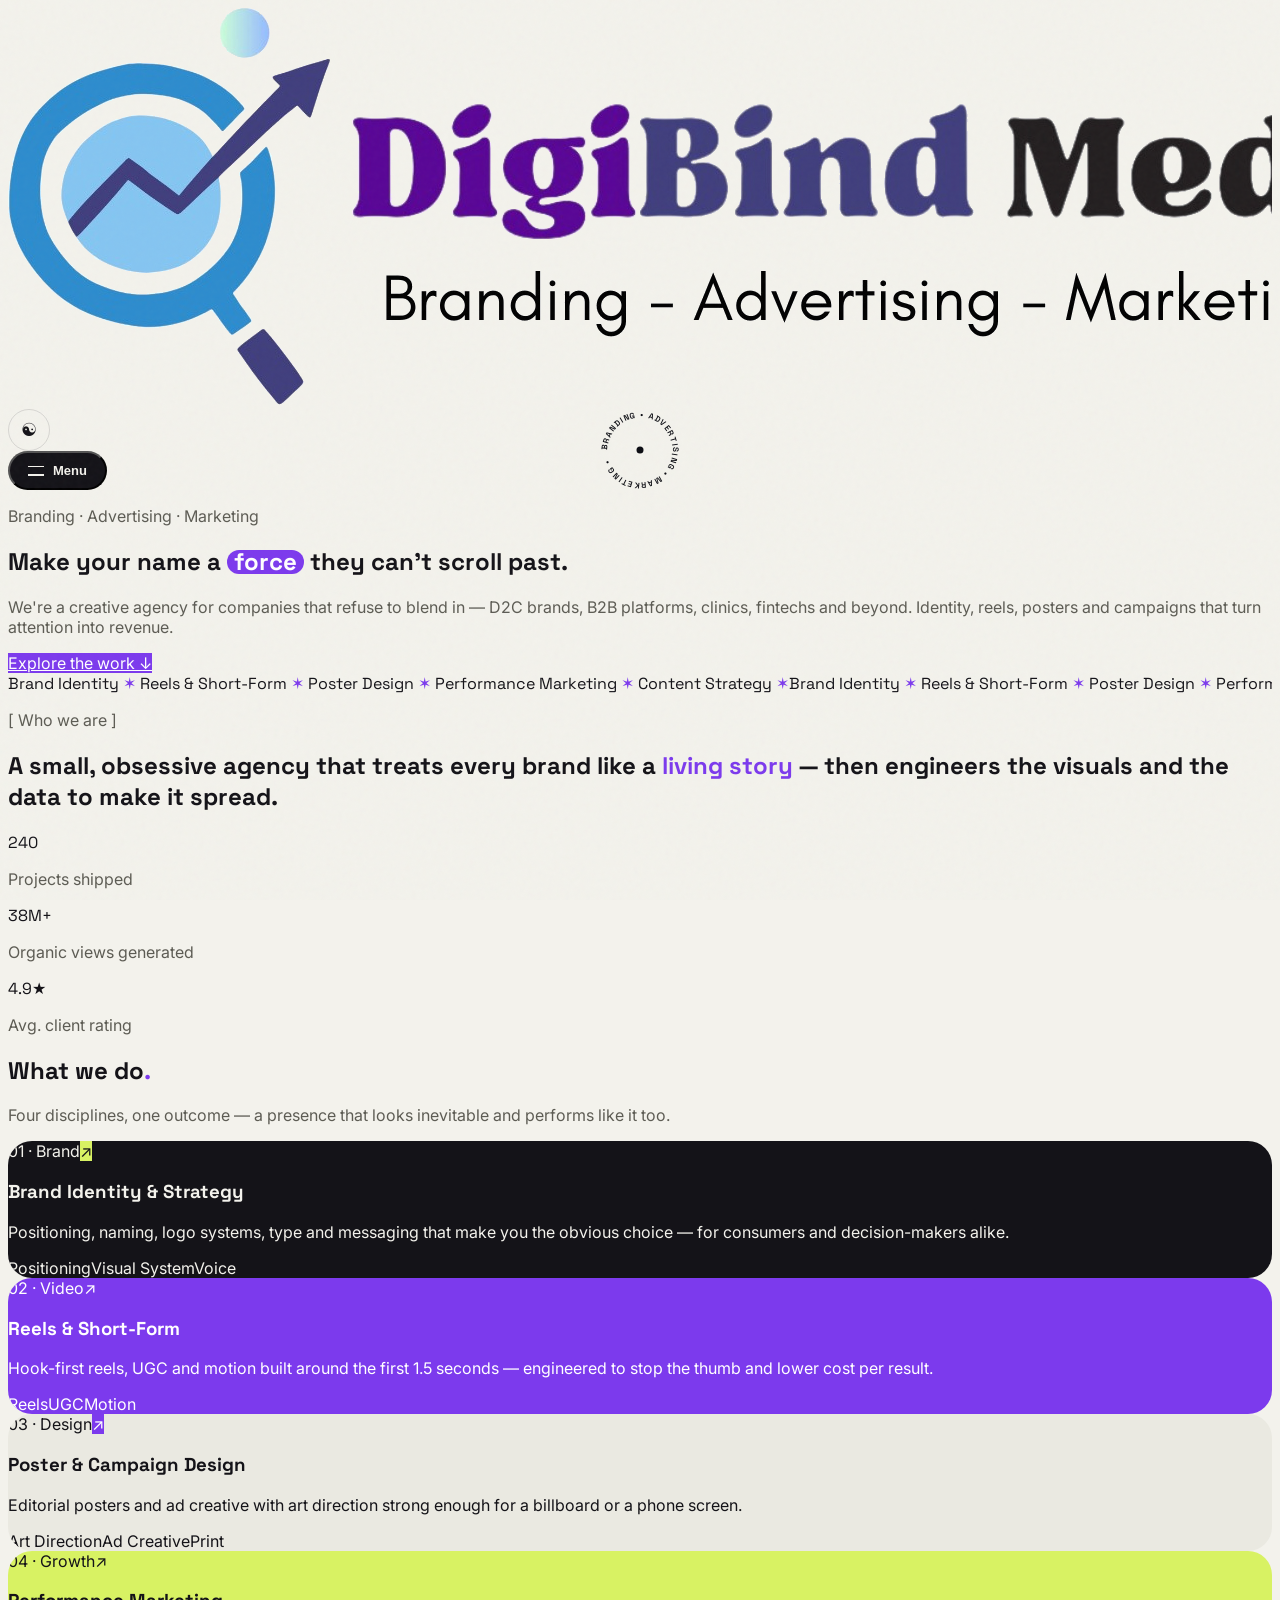
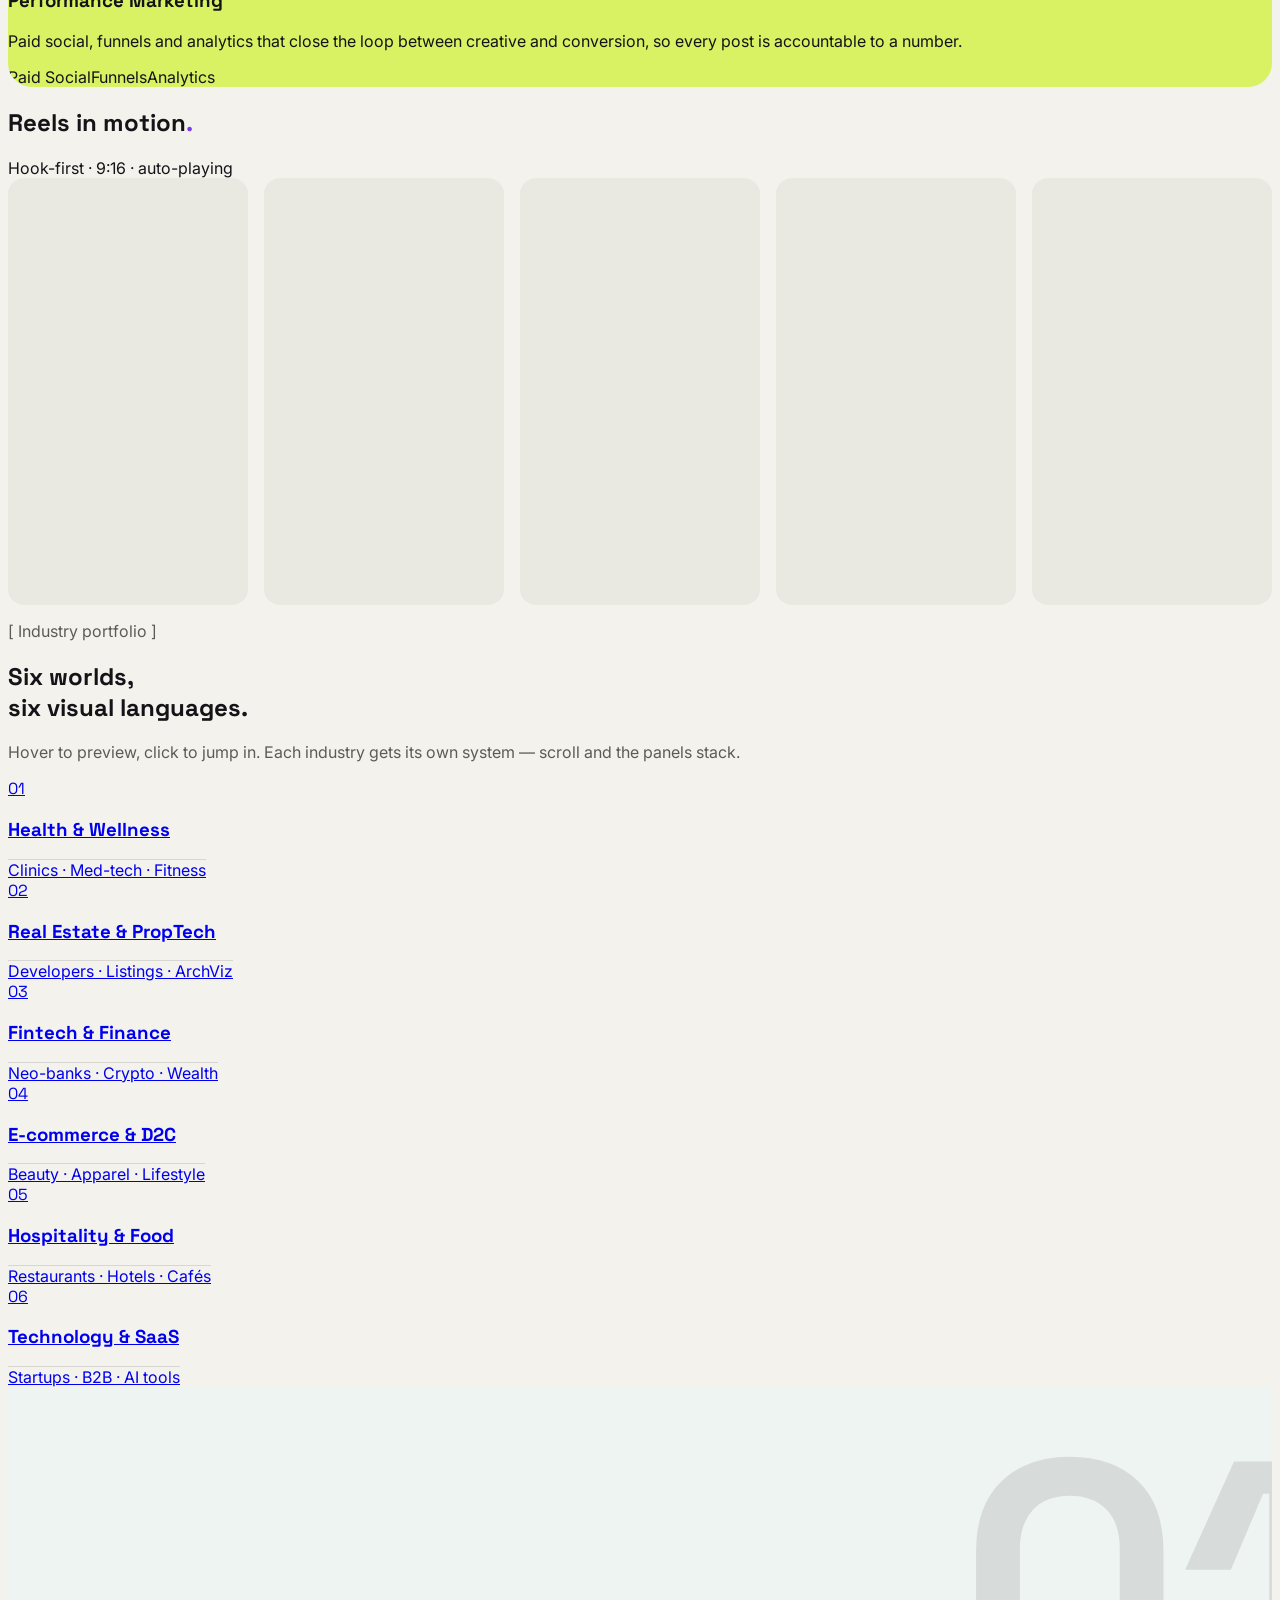
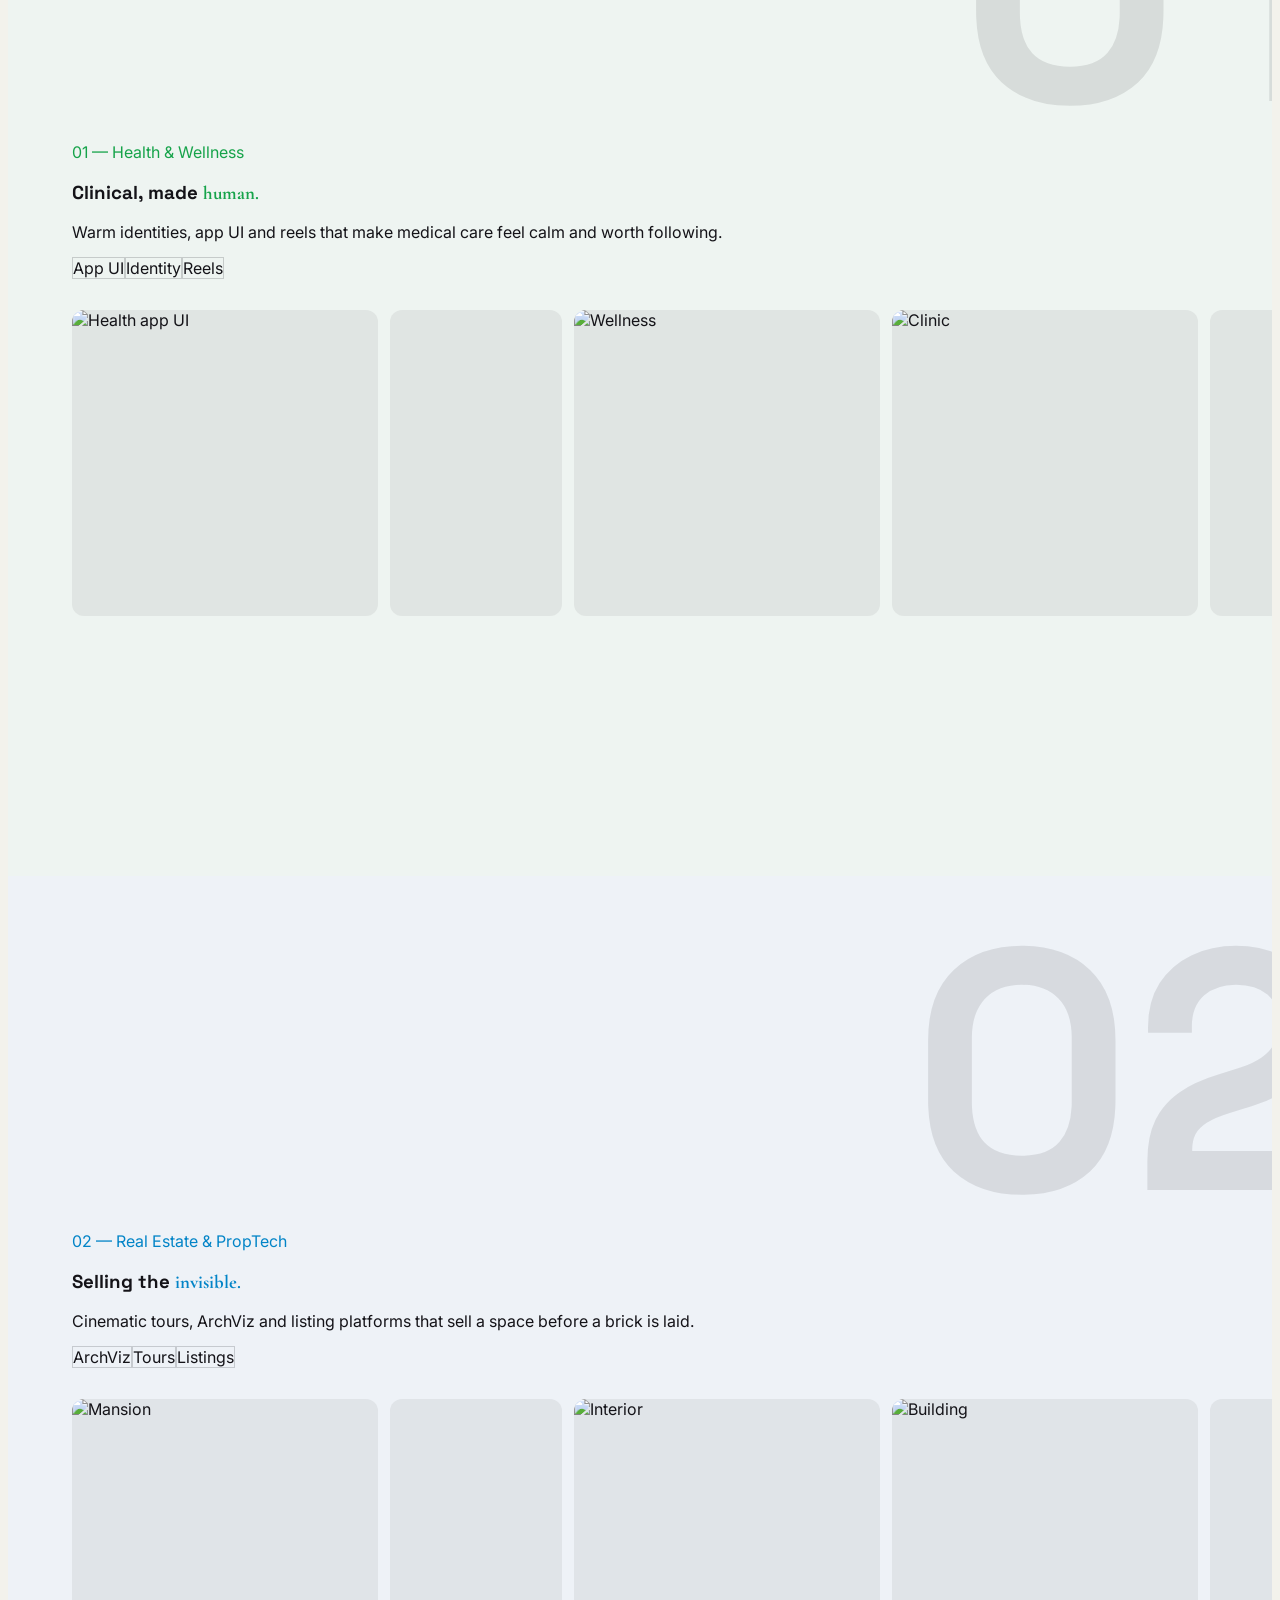
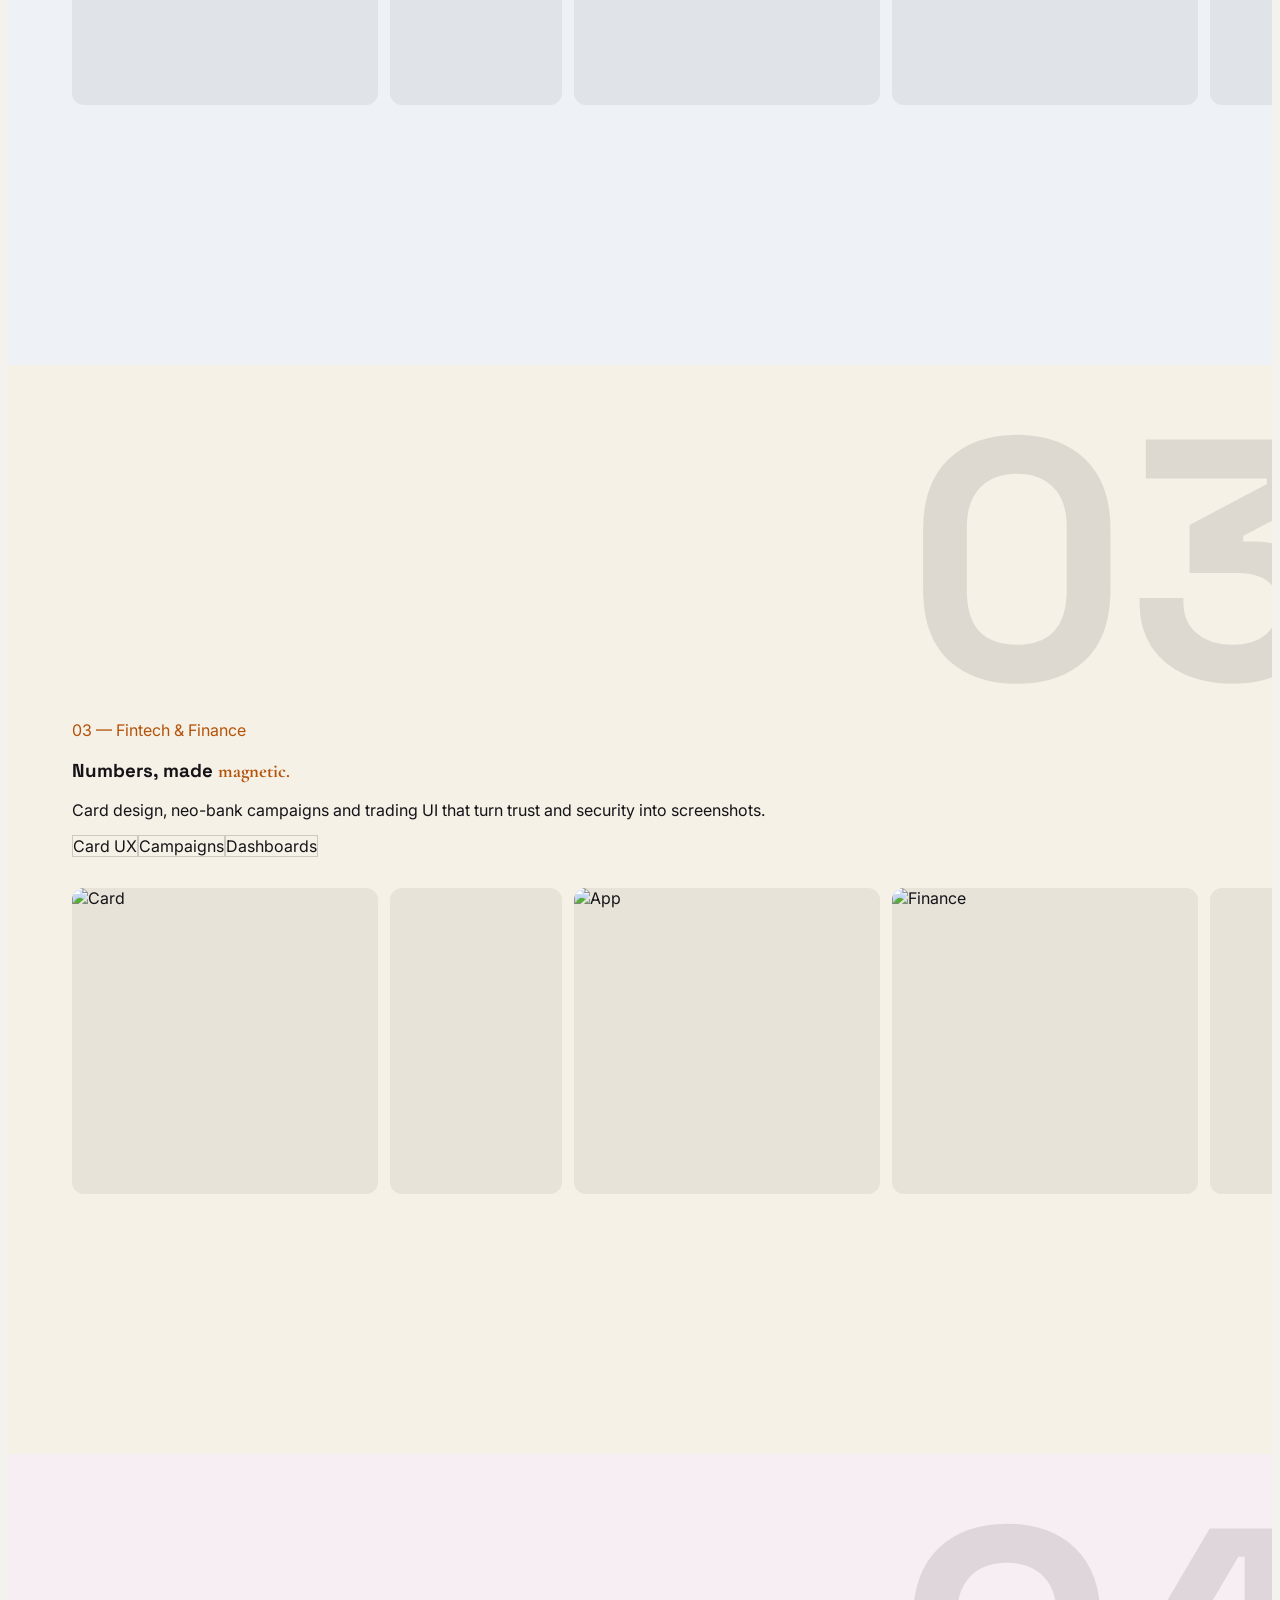
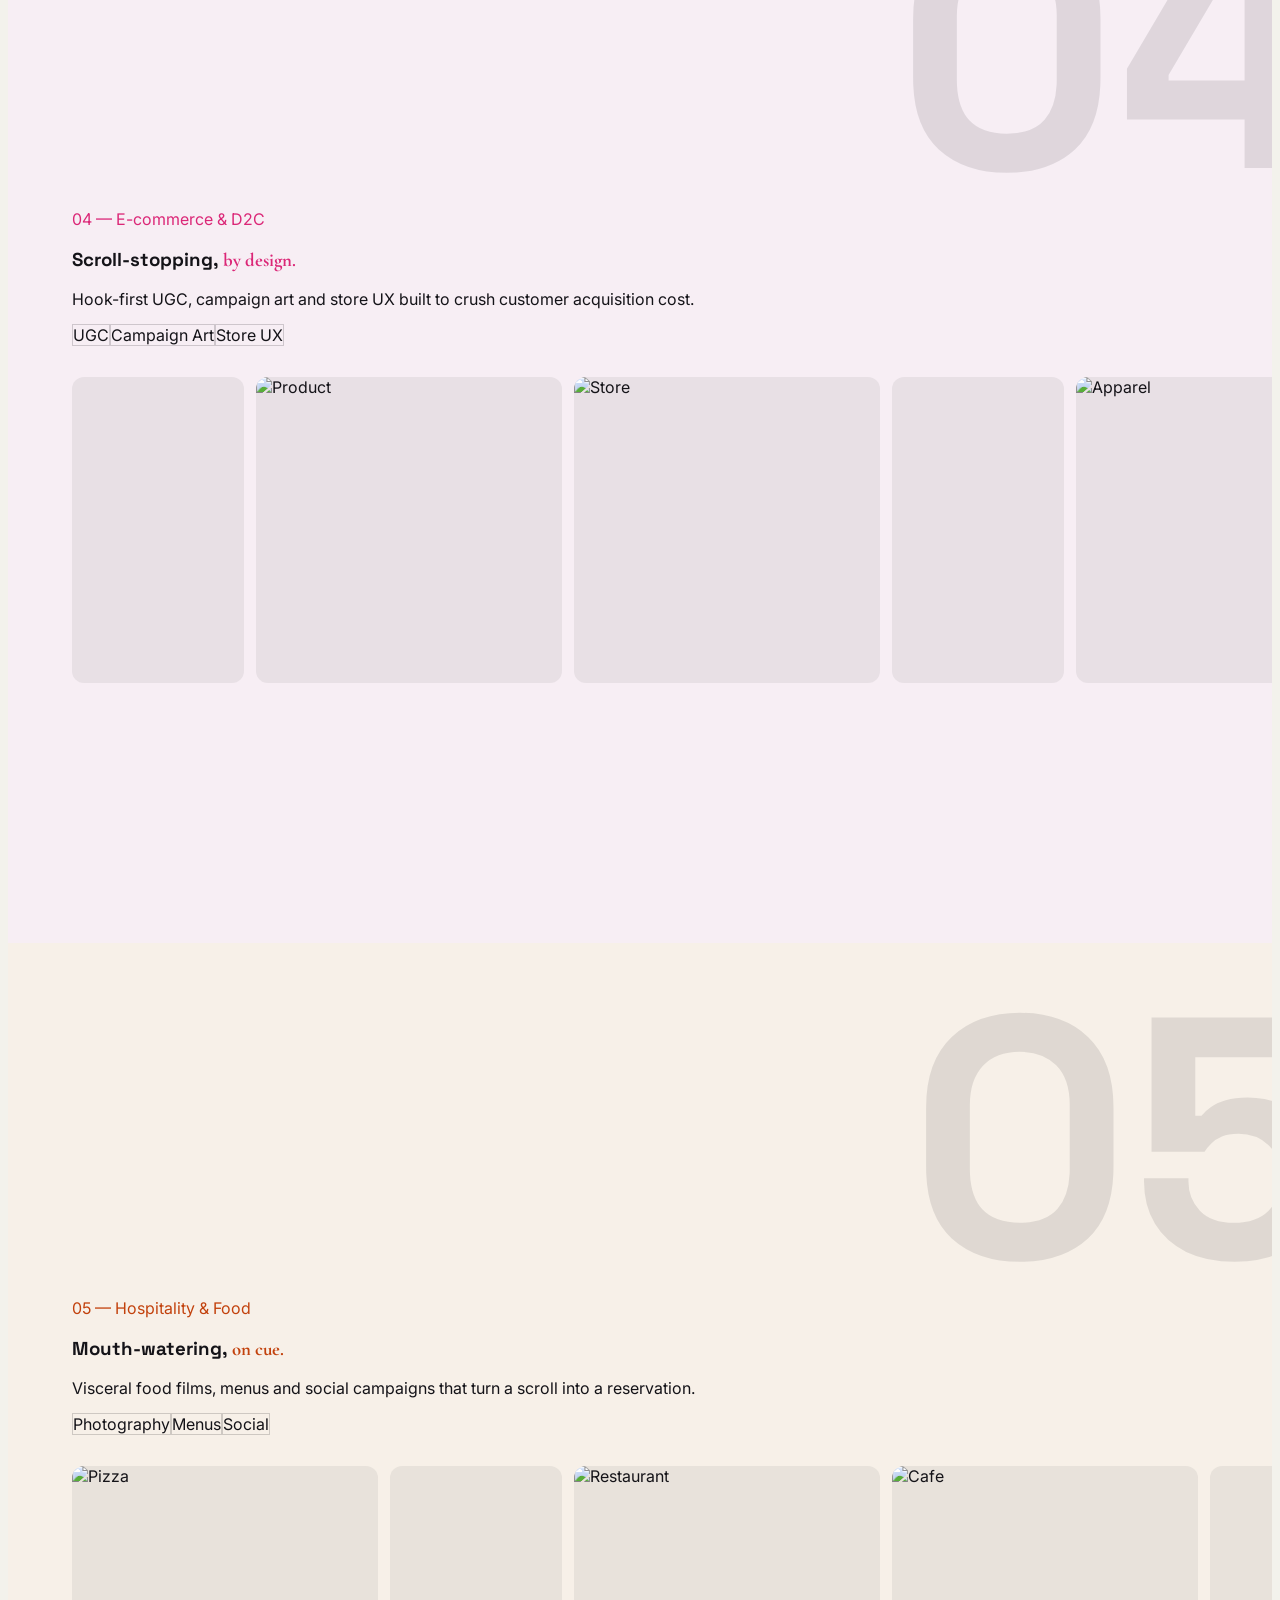
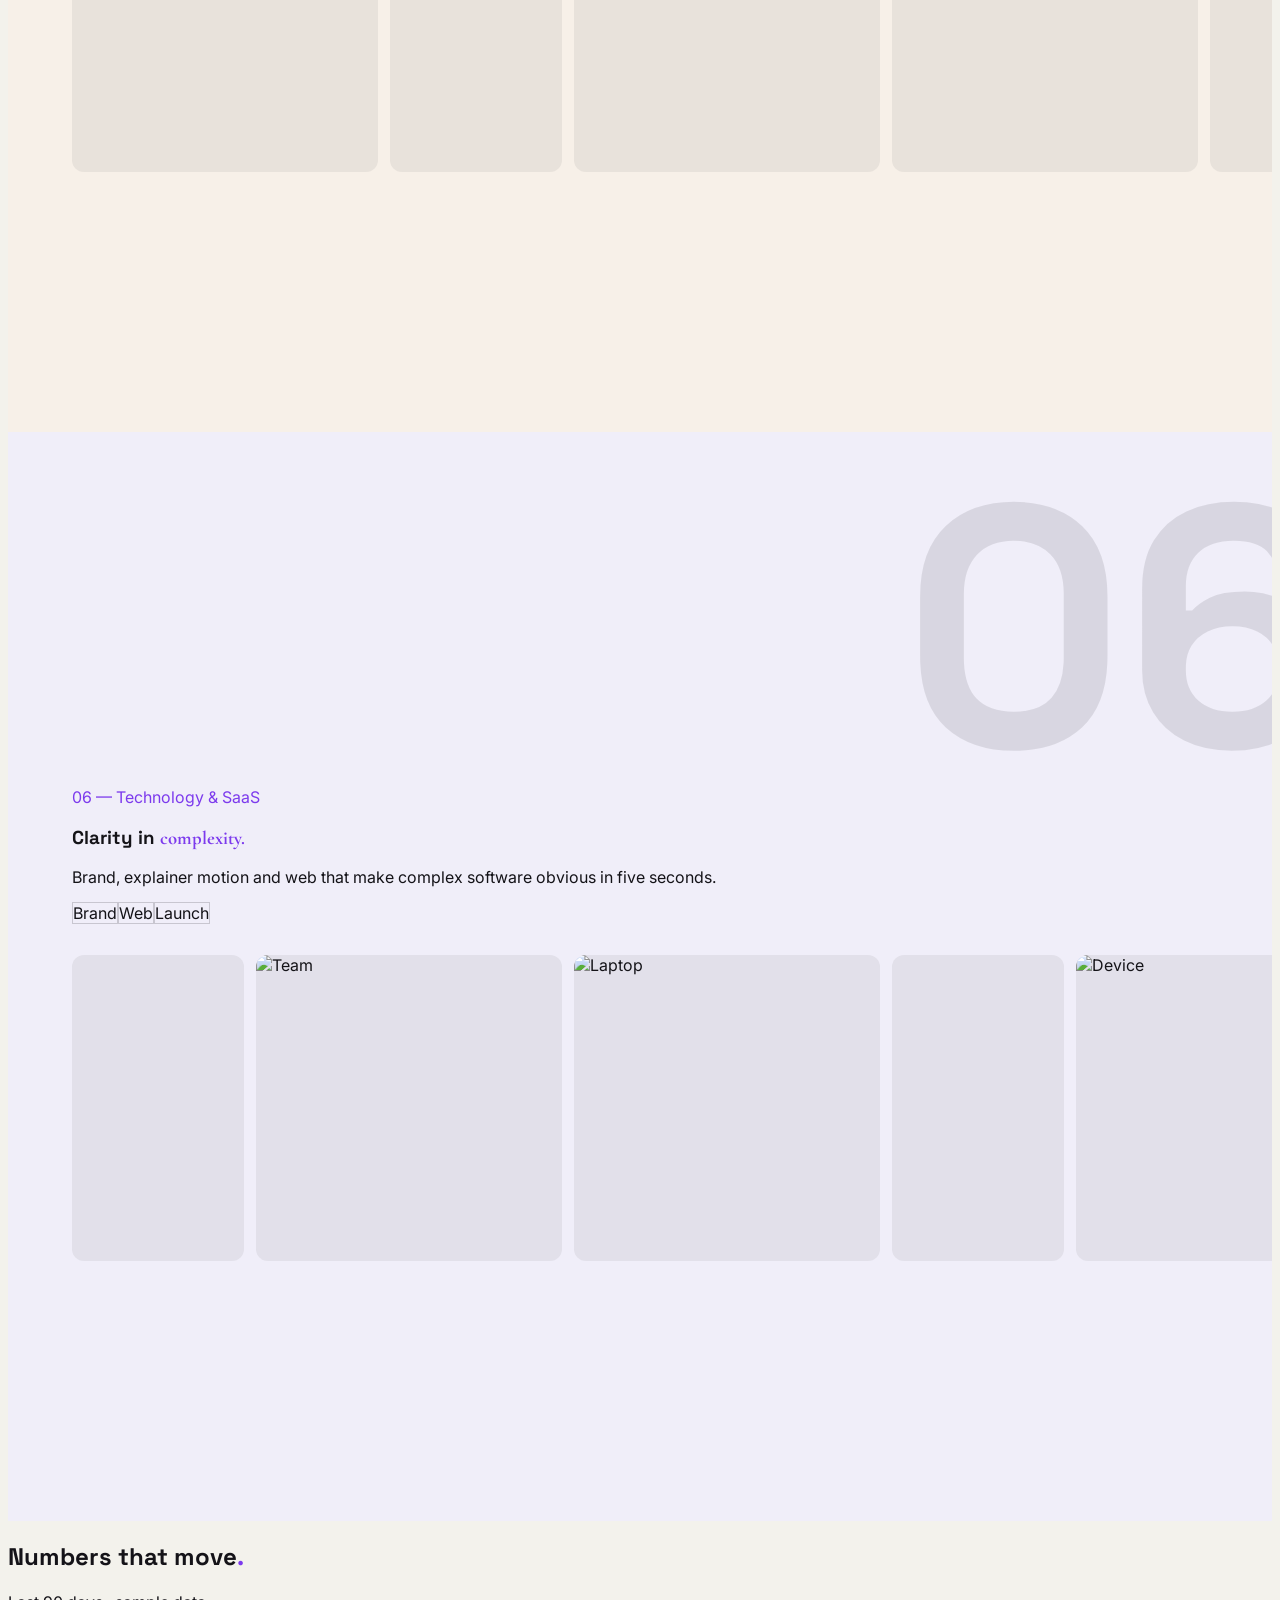
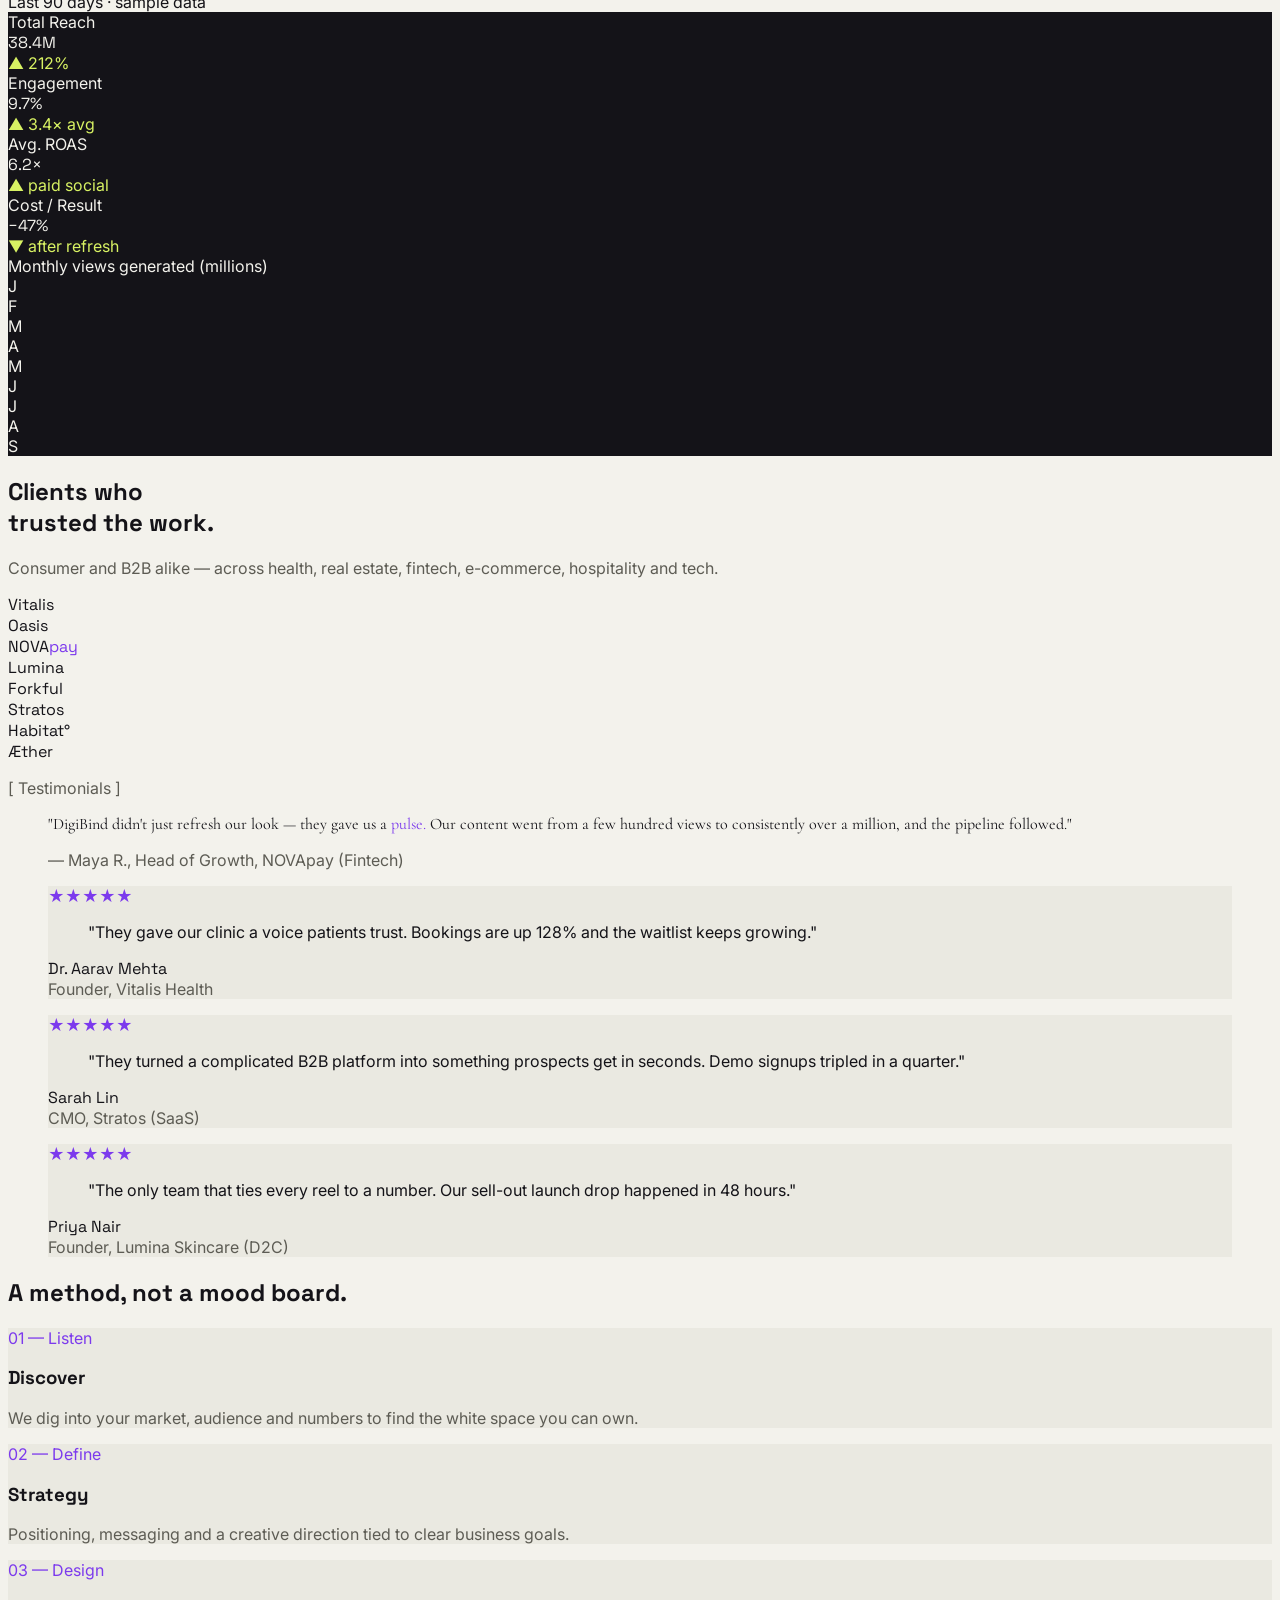
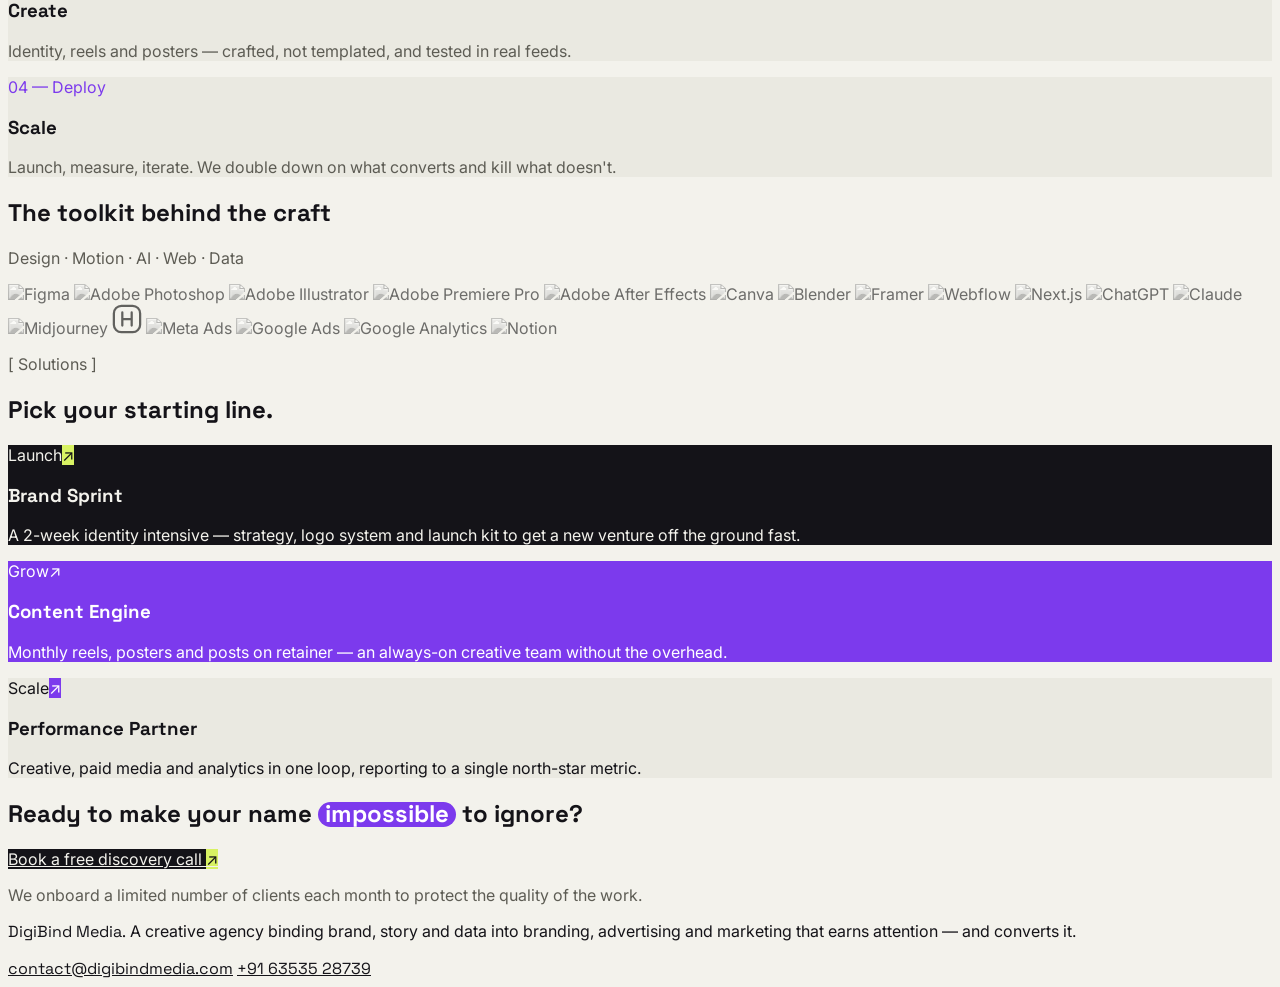
==== index.html @ 0e2300e6 "DigiBind Media site: landing + pricing pages, soul mode, calculator, Netlify config Co-Authored-By: " ====
<!DOCTYPE html>
<html lang="en">
<head>
<meta charset="UTF-8" />
<meta name="viewport" content="width=device-width, initial-scale=1.0, viewport-fit=cover" />
<meta name="theme-color" content="#f3f2ec" />

<title>DigiBind Media — Branding, Advertising &amp; Marketing Agency</title>
<meta name="description" content="DigiBind Media is a creative branding, advertising and marketing agency for B2B and B2C — health, real estate, fintech, e-commerce, hospitality and tech. We craft reels, posters, identities and data-driven campaigns. Book a free discovery call." />
<meta name="keywords" content="branding agency, advertising studio, marketing agency, social media reels, poster design, performance marketing, brand identity, B2B marketing, DigiBind Media" />
<meta name="author" content="DigiBind Media" />
<link rel="canonical" href="https://digibindmedia.com/" />
<meta name="robots" content="index, follow, max-image-preview:large" />
<meta property="og:type" content="website" />
<meta property="og:title" content="DigiBind Media — Branding · Advertising · Marketing" />
<meta property="og:description" content="A creative agency crafting reels, posters, identities and data-driven campaigns for B2B and B2C. Book a free discovery call." />
<meta property="og:url" content="https://digibindmedia.com/" />
<meta property="og:image" content="https://digibindmedia.com/og-image.jpg" />
<meta name="twitter:card" content="summary_large_image" />

<link rel="preconnect" href="https://fonts.googleapis.com" />
<link rel="preconnect" href="https://fonts.gstatic.com" crossorigin />
<link href="https://fonts.googleapis.com/css2?family=Space+Grotesk:wght@300;400;500;600;700&family=Inter:wght@300;400;500;600&family=Cormorant+Garamond:ital,wght@0,400;0,500;1,400;1,500&display=swap" rel="stylesheet" />
<script src="https://cdn.tailwindcss.com"></script>
<script>
  tailwind.config = { theme: { extend: { fontFamily: {
    display:['Space Grotesk','sans-serif'], body:['Inter','sans-serif'], serif:['Cormorant Garamond','serif']
  } } } };
</script>

<script type="application/ld+json">
{"@context":"https://schema.org","@type":"ProfessionalService","name":"DigiBind Media","description":"Creative branding, advertising and marketing agency for B2B and B2C, specialising in reels, posters, brand identity and data-driven campaigns.","url":"https://digibindmedia.com/","email":"contact@digibindmedia.com","telephone":"+91-63535-28739","slogan":"Branding · Advertising · Marketing","priceRange":"$$$","areaServed":"Worldwide","knowsAbout":["Branding","Advertising","Social Media Marketing","Reels","Poster Design","Performance Marketing","Brand Identity","B2B Marketing"]}
</script>
<script type="application/ld+json">
{"@context":"https://schema.org","@type":"FAQPage","mainEntity":[{"@type":"Question","name":"What does DigiBind Media do?","acceptedAnswer":{"@type":"Answer","text":"DigiBind Media is a creative agency handling branding, advertising and marketing end to end for both B2B and B2C: identities, reels, posters, campaign creative and data-driven performance marketing."}},{"@type":"Question","name":"How do I start a project?","acceptedAnswer":{"@type":"Answer","text":"Book a free discovery call. We audit your brand, define a strategy and only onboard a limited number of clients each month."}}]}
</script>

<style>
  :root{
    --bg:#f3f2ec; --bg2:#eae9e1; --ink:#141318; --soft:#5d5c54;
    --accent:#7c3aed; --accent2:#3b2a8c; --blue:#2f7fc4; --lime:#d8f263;
    --card:#141318; --card-ink:#f3f2ec; --line:rgba(20,19,24,.12);
  }
  body.soul{
    --bg:#070611; --bg2:#0e0c1c; --ink:#f1eefc; --soft:rgba(241,238,252,.6);
    --accent:#a78bfa; --accent2:#8b5cf6; --blue:#6db4ff; --lime:#d8f263;
    --card:#0e0c1c; --card-ink:#f1eefc; --line:rgba(241,238,252,.14);
  }
  html.lenis,html.lenis body{height:auto;}
  .lenis.lenis-smooth{scroll-behavior:auto !important;}
  .lenis.lenis-stopped{overflow:hidden;}
  *{ -ms-overflow-style:none; scrollbar-width:none; }
  ::-webkit-scrollbar{ display:none; }
  html{ overflow-x:hidden; }
  body{ background:var(--bg); color:var(--ink); font-family:'Inter',sans-serif; overflow-x:hidden; max-width:100vw;
    transition:background .7s cubic-bezier(.65,0,.35,1), color .7s cubic-bezier(.65,0,.35,1); }
  @media(min-width:1024px){ body{cursor:none;} }
  h1,h2,h3,.display{ font-family:'Space Grotesk',sans-serif; }
  .soul-serif{ font-family:'Cormorant Garamond',serif; }

  .reveal{ opacity:1; transform:none; }
  html.ready .reveal{ opacity:0; transform:translateY(22px); transition:opacity .8s cubic-bezier(.16,1,.3,1), transform .8s cubic-bezier(.16,1,.3,1); }
  html.ready .reveal.in{ opacity:1; transform:none; }

  #soul-bg{ position:fixed; inset:0; z-index:0; opacity:0; transition:opacity 1s ease; pointer-events:none;
    background:radial-gradient(1100px 760px at 78% -8%, rgba(124,58,237,.30), transparent 60%),
               radial-gradient(900px 700px at 8% 108%, rgba(47,127,196,.22), transparent 60%), #070611; }
  body.soul #soul-bg{ opacity:1; }
  main{ position:relative; z-index:2; }
  body.soul .soul-transparent{ background:transparent !important; }
  body.soul .soul-glass{ background:rgba(14,12,28,.5) !important; backdrop-filter:blur(14px); -webkit-backdrop-filter:blur(14px); border-color:var(--line) !important; }

  /* Rotating-text cursor */
  #cursor{ position:fixed; left:0; top:0; width:92px; height:92px; transform:translate(-50%,-50%); pointer-events:none; z-index:9999; mix-blend-mode:difference; }
  #cursor svg{ width:100%; height:100%; animation:spin 9s linear infinite; transition:scale .4s cubic-bezier(.16,1,.3,1); }
  #cursor text{ fill:#fff; font-family:'Space Grotesk',sans-serif; font-weight:600; font-size:8.4px; letter-spacing:1.4px; text-transform:uppercase; }
  #cur-dot{ position:absolute; left:50%; top:50%; width:7px; height:7px; border-radius:50%; background:#fff; transform:translate(-50%,-50%); transition:width .3s,height .3s; }
  #cursor.link svg{ scale:.6; } #cursor.link #cur-dot{ width:16px; height:16px; }
  #cursor.view svg{ scale:1.16; } #cursor.view #cur-dot{ width:0; height:0; }
  #cursor.view::after{ content:"VIEW"; position:absolute; inset:0; display:grid; place-items:center; color:#fff; font:700 11px 'Space Grotesk'; letter-spacing:1px; }
  @keyframes spin{ to{ rotate:360deg; } }
  @media(max-width:1023px){ #cursor{ display:none; } }

  .pill{ background:var(--accent); color:#fff; border-radius:999px; padding:0 .3em; display:inline-block; line-height:1.02; -webkit-box-decoration-break:clone; box-decoration-break:clone; }
  .grain{ position:fixed; inset:0; pointer-events:none; z-index:9998; opacity:.03;
    background-image:url('data:image/svg+xml,%3Csvg viewBox="0 0 200 200" xmlns="http://www.w3.org/2000/svg"%3E%3Cfilter id="n"%3E%3CfeTurbulence type="fractalNoise" baseFrequency="0.85" numOctaves="3" stitchTiles="stitch"/%3E%3C/filter%3E%3Crect width="100%25" height="100%25" filter="url(%23n)"/%3E%3C/svg%3E'); }

  @keyframes marq{ from{transform:translateX(0);} to{transform:translateX(-50%);} }
  .marquee{ display:inline-flex; white-space:nowrap; animation:marq 30s linear infinite; }

  .media{ position:relative; overflow:hidden; border-radius:12px; background:rgba(120,120,120,.12); cursor:pointer; }
  .media img,.media video{ width:100%; height:100%; object-fit:cover; transition:transform 1s cubic-bezier(.16,1,.3,1); display:block; }
  .media:hover img,.media:hover video{ transform:scale(1.07); }

  /* Reels */
  @keyframes reelscroll{ from{transform:translateX(0);} to{transform:translateX(-50%);} }
  .reel-track{ display:flex; gap:16px; width:max-content; animation:reelscroll 60s linear infinite; }
  .reel-track:hover{ animation-play-state:paused; }
  .reel-card{ flex:none; width:150px; aspect-ratio:9/16; border-radius:16px; overflow:hidden; position:relative; background:var(--bg2); }
  .reel-card video{ width:100%; height:100%; object-fit:cover; }
  @media(min-width:768px){ .reel-card{ width:240px; } }

  /* Industry hover list */
  .ind-row{ border-top:1px solid var(--line); }
  #ind-list .ind-row:last-child{ border-bottom:1px solid var(--line); }
  #peek{ position:fixed; top:0; left:0; width:280px; height:200px; z-index:55; border-radius:14px; overflow:hidden; pointer-events:none;
    opacity:0; transform:translate(-50%,-50%) scale(.84); transition:opacity .35s ease, transform .45s cubic-bezier(.16,1,.3,1); box-shadow:0 30px 60px -22px rgba(0,0,0,.5); }
  #peek img{ position:absolute; inset:0; width:100%; height:100%; object-fit:cover; opacity:0; transition:opacity .4s; }
  #peek img.on{ opacity:1; }
  @media(max-width:1023px){ #peek{ display:none; } }

  /* FlowArt industry panels (gallery content + bg number) */
  #ind-flow{ position:relative; }
  .flow-sec{ position:relative; width:100%; min-height:100vh; overflow:hidden; }
  .flow-inner{ position:relative; width:100%; min-height:100vh; display:flex; flex-direction:column; justify-content:center; gap:1.5rem;
    padding:13vh 6vw 8vh; transform-origin:bottom left; will-change:transform; color:var(--ink); }
  body.soul .flow-inner{ color:#f1eefc; }
  .flow-soulbg{ position:absolute; inset:0; z-index:0; background-size:cover; background-position:center; opacity:0; transition:opacity .8s; filter:brightness(.4) saturate(1.1); }
  body.soul .flow-soulbg{ opacity:1; }
  .flow-inner > *{ position:relative; z-index:1; }
  .bgnum{ position:absolute; right:4vw; top:5%; z-index:0; font-family:'Space Grotesk'; font-weight:700;
    font-size:24vh; line-height:.7; color:#141318; opacity:.10; pointer-events:none; }
  body.soul .bgnum{ color:#fff; opacity:.13; }
  @media(min-width:768px){ .bgnum{ font-size:38vh; right:5vw; top:7%; } }
  .ftag{ border:1px solid rgba(20,19,24,.18); }
  body.soul .ftag{ border-color:rgba(255,255,255,.25); }
  .sq{ aspect-ratio:1/1; }
  .ind-strip{ display:flex; flex-wrap:nowrap; gap:10px; height:30vh; overflow-x:auto; }
  .ind-strip > .media{ height:100%; flex:none; }
  .ind-strip .media.sq{ aspect-ratio:1/1; }
  .ind-strip .media.reel{ aspect-ratio:9/16; }
  @media(min-width:768px){ .ind-strip{ gap:12px; height:34vh; } }
  @media(min-width:768px){ .flow-inner{ padding:14vh 5vw 7vh; gap:2rem; } }

  .bar{ transform-origin:bottom; transform:scaleY(0); transition:transform 1s cubic-bezier(.16,1,.3,1); }
  html.ready .bar.in{ transform:scaleY(1); }

  .tool-logo{ height:30px; width:auto; filter:grayscale(1) opacity(.6); transition:filter .35s, transform .35s; }
  .tool-logo:hover{ filter:none; transform:translateY(-3px); }
  body.soul .tool-logo{ filter:invert(1) grayscale(1) opacity(.85); }
  body.soul .tool-logo:hover{ filter:invert(1) opacity(1); }

  /* Sticky stack (Services) */
  .stack-card{ position:sticky; border-radius:24px; overflow:hidden; }

  #soul-btn{ width:42px; height:42px; border-radius:50%; display:grid; place-items:center; position:relative; flex:none;
    border:1px solid var(--line); background:transparent; color:var(--ink); font-size:18px; line-height:1; transition:transform .5s cubic-bezier(.16,1,.3,1), background .4s, color .4s; }
  #soul-btn:hover{ transform:rotate(180deg); }
  body.soul #soul-btn{ background:var(--lime); color:#141318; border-color:transparent; }
  #logo-dark{ display:none; }
  body.soul #logo-light{ display:none; } body.soul #logo-dark{ display:block; }

  #menu-btn{ display:flex; align-items:center; gap:9px; font-size:13px; font-weight:600; padding:10px 18px; border-radius:999px; background:var(--ink); color:var(--bg); }
  #menu-btn .bars{ width:16px; height:10px; position:relative; }
  #menu-btn .bars span{ position:absolute; left:0; width:16px; height:1.5px; background:currentColor; }
  #menu-btn .bars span:nth-child(1){ top:0; } #menu-btn .bars span:nth-child(2){ bottom:0; }

  #menu{ position:fixed; inset:0; z-index:60; background:var(--ink); color:var(--bg); display:flex; flex-direction:column; justify-content:center; padding:0 6vw;
    clip-path:circle(0% at 92% 5%); transition:clip-path .7s cubic-bezier(.76,0,.24,1); pointer-events:none; }
  #menu.open{ clip-path:circle(150% at 92% 5%); pointer-events:auto; }
  .menu-link{ display:block; font-family:'Space Grotesk'; font-weight:600; letter-spacing:-.02em; line-height:1.08; font-size:clamp(2.6rem,11vw,7rem); opacity:.55; transition:opacity .3s, transform .5s cubic-bezier(.16,1,.3,1); }
  .menu-link:hover{ opacity:1; transform:translateX(18px); }
  .menu-idx{ font-size:.85rem; vertical-align:super; opacity:.5; margin-left:.4rem; font-family:'Inter'; }

  #modal{ position:fixed; inset:0; z-index:50000; display:none; opacity:0; background:rgba(0,0,0,.93); backdrop-filter:blur(16px); transition:opacity .3s; }
  #modal .box{ position:absolute; inset:0; display:flex; align-items:center; justify-content:center; padding:5vw; }
  #modal img,#modal video{ max-width:92vw; max-height:86vh; object-fit:contain; border-radius:14px; }

  /* ===== NARRATIVE (soul) overlay ===== */
  #narrative{ position:fixed; inset:0; z-index:40; display:none; background:#000; color:#fff; font-family:'Montserrat','Inter',sans-serif; }
  body.soul #narrative{ display:block; }
  body.soul #cursor{ display:none; }
  body.soul #menu-btn{ display:none; }
  body.soul #peek{ display:none; }
  #narrative .n-scroll{ width:100%; height:100vh; overflow-y:scroll; overflow-x:hidden; scroll-snap-type:y mandatory; scroll-behavior:smooth; }
  #narrative .n-scroll::-webkit-scrollbar{ display:none; }
  #narrative .n-chapter{ position:relative; width:100%; height:100vh; scroll-snap-align:start; scroll-snap-stop:always; display:flex; align-items:center; overflow:hidden; }
  #narrative .n-bg{ position:absolute; inset:-5%; width:110%; height:110%; background-size:cover; background-position:center; z-index:1; will-change:transform; transition:transform .12s ease-out; }
  #narrative .n-vig{ position:absolute; inset:0; z-index:2; pointer-events:none; background:radial-gradient(circle at center, transparent 0%, rgba(0,0,0,.72) 100%); }
  #narrative .n-grad{ position:absolute; inset:0; z-index:2; pointer-events:none; background:linear-gradient(to top, rgba(0,0,0,.85) 0%, transparent 46%, rgba(0,0,0,.4) 100%); }
  #narrative .n-content{ position:relative; z-index:10; width:100%; max-width:1500px; margin:0 auto; padding:0 6vw; display:flex; justify-content:space-between; align-items:center; gap:2.5rem; }
  #narrative .n-content.n-ind{ flex-direction:column; align-items:stretch; justify-content:center; gap:1.7rem; }
  #narrative .n-serif{ font-family:'Cormorant Garamond',serif; }
  #narrative .n-card{ background:rgba(10,10,10,.32); backdrop-filter:blur(15px); -webkit-backdrop-filter:blur(15px); border:1px solid rgba(255,255,255,.12); padding:2.4rem; border-radius:3px; max-width:430px; opacity:0; transform:translateY(30px); }
  #narrative .n-title{ opacity:0; transform:translateY(20px); }
  #narrative .n-dots{ position:fixed; right:3vw; top:50%; transform:translateY(-50%); z-index:55; display:flex; flex-direction:column; gap:1.2rem; }
  #narrative .n-dot{ width:5px; height:5px; border-radius:50%; background:rgba(255,255,255,.5); transition:all .4s; cursor:pointer; }
  #narrative .n-dot.on{ height:26px; background:#fff; border-radius:3px; }
  #narrative .n-thumb{ width:64px; height:64px; object-fit:cover; border-radius:4px; opacity:.8; transition:opacity .3s; cursor:pointer; }
  #narrative .n-thumb:hover{ opacity:1; }
  #n-cursor{ position:fixed; top:0; left:0; width:30px; height:30px; border-radius:50%; transform:translate(-50%,-50%); pointer-events:none; z-index:60; mix-blend-mode:screen; display:none;
    background:radial-gradient(circle, rgba(255,255,255,.85) 0%, rgba(255,255,255,0) 70%); transition:width .3s,height .3s,background .3s; }
  body.soul #n-cursor{ display:block; }
  #narrative.hovering #n-cursor{ width:80px; height:80px; background:radial-gradient(circle, rgba(255,255,255,.4) 0%, rgba(255,255,255,0) 70%); }
  @media(min-width:1024px){ body.soul #narrative{ cursor:none; } }
  @media(max-width:1023px){ #n-cursor{ display:none !important; } }
  @media(max-width:768px){
    #narrative .n-content{ flex-direction:column !important; align-items:flex-start; justify-content:center; text-align:left !important; gap:1.6rem; }
    #narrative .n-half{ width:100% !important; text-align:left !important; }
    #narrative .n-card{ max-width:100%; padding:1.8rem; }
  }

  /* ===== Phone & tablet optimisation ===== */
  @media(max-width:1023px){
    /* Industry panels flow at natural height (no pin / rotation / clipping) */
    .flow-sec{ min-height:auto; }
    .flow-inner{ min-height:auto; padding:2.6rem 6vw; gap:1.3rem; transform:none !important; }
    .bgnum{ font-size:17vh; top:.6rem; right:4vw; opacity:.07; }
    .ind-strip{ height:30vh; }
    /* Services stacked cards: ease the sticky offset so nothing hides under the nav */
    .stack-card{ position:relative !important; top:auto !important; }
  }
  @media(max-width:640px){
    .ind-strip{ height:34vh; }
    .bgnum{ font-size:14vh; }
    #narrative .n-chapter{ padding-top:4.5rem; }
    #narrative .ind-strip{ height:30vh; }
    #menu{ overflow-y:auto; justify-content:flex-start; padding-top:6rem; padding-bottom:3rem; }
    .menu-link{ font-size:clamp(2.1rem,12vw,3.4rem); }
    #logo img{ height:36px; }
    #menu-btn{ padding:9px 14px; }
  }
</style>
</head>
<body>

<div class="grain"></div>
<div id="cursor"><span id="cur-dot"></span>
  <svg viewBox="0 0 96 96"><defs><path id="cpath" d="M48,48 m-34,0 a34,34 0 1,1 68,0 a34,34 0 1,1 -68,0"></path></defs>
  <text><textPath href="#cpath" startOffset="0">BRANDING • ADVERTISING • MARKETING • </textPath></text></svg>
</div>
<div id="soul-bg"></div>
<div id="peek"></div>

<div id="modal"><button id="modal-x" class="absolute top-6 right-6 text-white uppercase tracking-[0.2em] text-xs z-10" data-c="link">Close ✕</button><div class="box" id="modal-box"></div></div>

<!-- NAV -->
<nav class="fixed top-0 left-0 w-full z-[58] px-5 md:px-9 py-4 flex items-center justify-between">
  <a href="#top" id="logo" class="flex items-center" data-c="link" aria-label="DigiBind Media">
    <img id="logo-light" src="assets/logo.png" alt="DigiBind Media — Branding, Advertising, Marketing" class="h-10 md:h-12 w-auto">
    <img id="logo-dark" src="assets/logo_dark.png" alt="DigiBind Media" class="h-10 md:h-12 w-auto">
  </a>
  <div class="flex items-center gap-3">
    <button id="soul-btn" data-c="link" aria-label="Toggle soul mode" title="Soul mode">☯</button>
    <button id="menu-btn" data-c="link" aria-label="Open menu"><span class="bars"><span></span><span></span></span>Menu</button>
  </div>
</nav>

<!-- MENU -->
<div id="menu">
  <button id="menu-close" class="absolute top-6 right-6 md:right-9 text-sm uppercase tracking-[0.2em]" data-c="link">Close ✕</button>
  <nav class="flex flex-col gap-1">
    <a href="#services" class="menu-link" data-c="link">Services<span class="menu-idx">01</span></a>
    <a href="#industries" class="menu-link" data-c="link">Industry<span class="menu-idx">02</span></a>
    <a href="pricing.html" class="menu-link" data-c="link">Pricing<span class="menu-idx">03</span></a>
  </nav>
  <div class="mt-12 md:mt-16 flex flex-col md:flex-row md:items-end gap-6 md:justify-between">
    <a href="#connect" class="inline-flex items-center gap-3 px-7 py-4 rounded-full font-semibold text-sm self-start" style="background:var(--lime);color:#141318" data-c="link">Book a free discovery call ↗</a>
    <div class="text-sm opacity-70">
      <a href="mailto:contact@digibindmedia.com" class="block" data-c="link">contact@digibindmedia.com</a>
      <a href="tel:+916353528739" class="block mt-1" data-c="link">+91 63535 28739</a>
    </div>
  </div>
</div>

<main id="top">

  <!-- HERO -->
  <section class="min-h-[90vh] flex flex-col justify-center px-5 md:px-9 pt-28 pb-12">
    <div class="max-w-[1400px] mx-auto w-full">
      <p class="reveal text-[11px] md:text-xs uppercase tracking-[0.3em] mb-5" style="color:var(--soft)">Branding · Advertising · Marketing</p>
      <h1 class="display font-bold leading-[0.92] md:leading-[0.9] tracking-[-0.03em] text-[13vw] md:text-[7vw]">
        <span class="reveal block">Make your name</span>
        <span class="reveal block">a <span class="pill">force</span> they</span>
        <span class="reveal block">can't scroll past.</span>
      </h1>
      <div class="mt-9 md:mt-14 flex flex-col md:flex-row md:items-end md:justify-between gap-6">
        <p class="reveal max-w-xl text-base md:text-lg font-light leading-relaxed" style="color:var(--soft)">
          We're a creative agency for companies that refuse to blend in — D2C brands, B2B platforms, clinics, fintechs and beyond. Identity, reels, posters and campaigns that turn attention into revenue.
        </p>
        <a href="#industries" class="reveal inline-flex items-center gap-2.5 text-sm font-semibold px-6 py-3.5 rounded-full self-start" style="background:var(--accent);color:#fff" data-c="link">Explore the work ↓</a>
      </div>
    </div>
  </section>

  <!-- MARQUEE -->
  <section class="py-5 md:py-6 border-y soul-transparent overflow-hidden" style="border-color:var(--line)">
    <div class="marquee display text-2xl md:text-4xl font-medium tracking-tight">
      <span class="flex items-center gap-6 md:gap-7 pr-6 md:pr-7">Brand Identity <span style="color:var(--accent)">✶</span> Reels &amp; Short-Form <span style="color:var(--accent)">✶</span> Poster Design <span style="color:var(--accent)">✶</span> Performance Marketing <span style="color:var(--accent)">✶</span> Content Strategy <span style="color:var(--accent)">✶</span></span>
      <span class="flex items-center gap-6 md:gap-7 pr-6 md:pr-7" aria-hidden="true">Brand Identity <span style="color:var(--accent)">✶</span> Reels &amp; Short-Form <span style="color:var(--accent)">✶</span> Poster Design <span style="color:var(--accent)">✶</span> Performance Marketing <span style="color:var(--accent)">✶</span> Content Strategy <span style="color:var(--accent)">✶</span></span>
    </div>
  </section>

  <!-- WHO WE ARE (simple) -->
  <section class="px-5 md:px-9 py-16 md:py-24">
    <div class="max-w-[1400px] mx-auto grid md:grid-cols-12 gap-6 md:gap-8">
      <p class="md:col-span-3 text-xs uppercase tracking-[0.28em]" style="color:var(--soft)">[ Who we are ]</p>
      <div class="md:col-span-9">
        <h2 class="reveal display text-2xl md:text-5xl font-medium leading-[1.12] md:leading-[1.08] tracking-tight">
          A small, obsessive agency that treats every brand like a <span style="color:var(--accent)">living story</span> — then engineers the visuals and the data to make it spread.
        </h2>
        <div class="mt-10 grid grid-cols-1 sm:grid-cols-3 gap-7">
          <div class="reveal"><div class="display text-4xl md:text-5xl font-bold"><span class="count" data-to="240">240</span></div><p class="mt-1 text-sm" style="color:var(--soft)">Projects shipped</p></div>
          <div class="reveal"><div class="display text-4xl md:text-5xl font-bold"><span class="count" data-to="38">38</span>M+</div><p class="mt-1 text-sm" style="color:var(--soft)">Organic views generated</p></div>
          <div class="reveal"><div class="display text-4xl md:text-5xl font-bold"><span class="count" data-to="4">4</span>.9★</div><p class="mt-1 text-sm" style="color:var(--soft)">Avg. client rating</p></div>
        </div>
      </div>
    </div>
  </section>

  <!-- SERVICES — sticky stacked -->
  <section id="services" class="px-5 md:px-9 pt-10 md:pt-16 pb-4">
    <div class="max-w-[1400px] mx-auto mb-4 flex flex-col md:flex-row md:items-end justify-between gap-3">
      <h2 class="reveal display text-4xl md:text-6xl font-bold tracking-tight">What we do<span style="color:var(--accent)">.</span></h2>
      <p class="reveal max-w-sm text-sm" style="color:var(--soft)">Four disciplines, one outcome — a presence that looks inevitable and performs like it too.</p>
    </div>
  </section>
  <section class="px-5 md:px-9 pb-14">
    <div class="max-w-[1200px] mx-auto" id="svc-stack">
      <article class="stack-card p-7 md:p-11 min-h-[52vh] flex flex-col justify-between" style="top:90px; background:var(--card); color:var(--card-ink)" data-c="link">
        <div class="flex items-center justify-between"><span class="text-xs uppercase tracking-widest opacity-60">01 · Brand</span><span class="w-10 h-10 rounded-full grid place-items-center" style="background:var(--lime);color:#141318">↗</span></div>
        <div><h3 class="display text-3xl md:text-6xl font-bold mb-3">Brand Identity &amp; Strategy</h3><p class="text-sm md:text-base opacity-75 max-w-xl mb-5">Positioning, naming, logo systems, type and messaging that make you the obvious choice — for consumers and decision-makers alike.</p><div class="flex flex-wrap gap-2 text-xs"><span class="px-3 py-1.5 rounded-full border" style="border-color:rgba(255,255,255,.2)">Positioning</span><span class="px-3 py-1.5 rounded-full border" style="border-color:rgba(255,255,255,.2)">Visual System</span><span class="px-3 py-1.5 rounded-full border" style="border-color:rgba(255,255,255,.2)">Voice</span></div></div>
      </article>
      <article class="stack-card p-7 md:p-11 min-h-[52vh] flex flex-col justify-between" style="top:108px; background:var(--accent); color:#fff" data-c="link">
        <div class="flex items-center justify-between"><span class="text-xs uppercase tracking-widest opacity-80">02 · Video</span><span class="w-10 h-10 rounded-full grid place-items-center bg-white text-black">↗</span></div>
        <div><h3 class="display text-3xl md:text-6xl font-bold mb-3">Reels &amp; Short-Form</h3><p class="text-sm md:text-base opacity-90 max-w-xl mb-5">Hook-first reels, UGC and motion built around the first 1.5 seconds — engineered to stop the thumb and lower cost per result.</p><div class="flex flex-wrap gap-2 text-xs"><span class="px-3 py-1.5 rounded-full border" style="border-color:rgba(255,255,255,.4)">Reels</span><span class="px-3 py-1.5 rounded-full border" style="border-color:rgba(255,255,255,.4)">UGC</span><span class="px-3 py-1.5 rounded-full border" style="border-color:rgba(255,255,255,.4)">Motion</span></div></div>
      </article>
      <article class="stack-card p-7 md:p-11 min-h-[52vh] flex flex-col justify-between border" style="top:126px; background:var(--bg2); color:var(--ink); border-color:var(--line)" data-c="link">
        <div class="flex items-center justify-between"><span class="text-xs uppercase tracking-widest opacity-60">03 · Design</span><span class="w-10 h-10 rounded-full grid place-items-center" style="background:var(--accent);color:#fff">↗</span></div>
        <div><h3 class="display text-3xl md:text-6xl font-bold mb-3">Poster &amp; Campaign Design</h3><p class="text-sm md:text-base opacity-75 max-w-xl mb-5">Editorial posters and ad creative with art direction strong enough for a billboard or a phone screen.</p><div class="flex flex-wrap gap-2 text-xs"><span class="px-3 py-1.5 rounded-full border" style="border-color:var(--line)">Art Direction</span><span class="px-3 py-1.5 rounded-full border" style="border-color:var(--line)">Ad Creative</span><span class="px-3 py-1.5 rounded-full border" style="border-color:var(--line)">Print</span></div></div>
      </article>
      <article class="stack-card p-7 md:p-11 min-h-[52vh] flex flex-col justify-between" style="top:144px; background:var(--lime); color:#141318" data-c="link">
        <div class="flex items-center justify-between"><span class="text-xs uppercase tracking-widest opacity-60">04 · Growth</span><span class="w-10 h-10 rounded-full grid place-items-center bg-black text-white">↗</span></div>
        <div><h3 class="display text-3xl md:text-6xl font-bold mb-3">Performance Marketing</h3><p class="text-sm md:text-base opacity-75 max-w-xl mb-5">Paid social, funnels and analytics that close the loop between creative and conversion, so every post is accountable to a number.</p><div class="flex flex-wrap gap-2 text-xs"><span class="px-3 py-1.5 rounded-full border border-black/20">Paid Social</span><span class="px-3 py-1.5 rounded-full border border-black/20">Funnels</span><span class="px-3 py-1.5 rounded-full border border-black/20">Analytics</span></div></div>
      </article>
    </div>
  </section>

  <!-- REELS -->
  <section class="py-14 md:py-20 overflow-hidden">
    <div class="px-5 md:px-9 max-w-[1400px] mx-auto flex items-end justify-between mb-6">
      <h2 class="reveal display text-3xl md:text-5xl font-bold tracking-tight">Reels in motion<span style="color:var(--accent)">.</span></h2>
      <span class="text-sm opacity-50 hidden sm:block">Hook-first · 9:16 · auto-playing</span>
    </div>
    <div class="reel-track" id="reel-track">
      <div class="reel-card" data-c="view" data-type="video" data-src="https://assets.mixkit.co/videos/preview/mixkit-woman-applying-lotion-on-her-face-in-front-of-a-39832-large.mp4"><video autoplay loop muted playsinline><source src="https://assets.mixkit.co/videos/preview/mixkit-woman-applying-lotion-on-her-face-in-front-of-a-39832-large.mp4" type="video/mp4"></video></div>
      <div class="reel-card" data-c="view" data-type="video" data-src="https://assets.mixkit.co/videos/preview/mixkit-preparing-a-tasty-burger-with-cheese-and-bacon-41804-large.mp4"><video autoplay loop muted playsinline><source src="https://assets.mixkit.co/videos/preview/mixkit-preparing-a-tasty-burger-with-cheese-and-bacon-41804-large.mp4" type="video/mp4"></video></div>
      <div class="reel-card" data-c="view" data-type="video" data-src="https://assets.mixkit.co/videos/preview/mixkit-financial-trading-numbers-and-graphs-3037-large.mp4"><video autoplay loop muted playsinline><source src="https://assets.mixkit.co/videos/preview/mixkit-financial-trading-numbers-and-graphs-3037-large.mp4" type="video/mp4"></video></div>
      <div class="reel-card" data-c="view" data-type="video" data-src="https://assets.mixkit.co/videos/preview/mixkit-modern-architecture-building-in-the-city-4384-large.mp4"><video autoplay loop muted playsinline><source src="https://assets.mixkit.co/videos/preview/mixkit-modern-architecture-building-in-the-city-4384-large.mp4" type="video/mp4"></video></div>
      <div class="reel-card" data-c="view" data-type="video" data-src="https://assets.mixkit.co/videos/preview/mixkit-medical-animation-of-dna-strands-3064-large.mp4"><video autoplay loop muted playsinline><source src="https://assets.mixkit.co/videos/preview/mixkit-medical-animation-of-dna-strands-3064-large.mp4" type="video/mp4"></video></div>
      <div class="reel-card" data-c="view" data-type="video" data-src="https://assets.mixkit.co/videos/preview/mixkit-close-up-of-dj-equipment-with-flashing-lights-9092-large.mp4"><video autoplay loop muted playsinline><source src="https://assets.mixkit.co/videos/preview/mixkit-close-up-of-dj-equipment-with-flashing-lights-9092-large.mp4" type="video/mp4"></video></div>
      <div class="reel-card" data-c="view" data-type="video" data-src="https://assets.mixkit.co/videos/preview/mixkit-abstract-technology-connection-background-1353-large.mp4"><video autoplay loop muted playsinline><source src="https://assets.mixkit.co/videos/preview/mixkit-abstract-technology-connection-background-1353-large.mp4" type="video/mp4"></video></div>
      <div class="reel-card" data-c="view" data-type="video" data-src="https://assets.mixkit.co/videos/preview/mixkit-tree-with-yellow-flowers-1173-large.mp4"><video autoplay loop muted playsinline><source src="https://assets.mixkit.co/videos/preview/mixkit-tree-with-yellow-flowers-1173-large.mp4" type="video/mp4"></video></div>
      <div class="reel-card" data-c="view" data-type="video" data-src="https://assets.mixkit.co/videos/preview/mixkit-preparing-a-tasty-burger-with-cheese-and-bacon-41804-large.mp4"><video autoplay loop muted playsinline><source src="https://assets.mixkit.co/videos/preview/mixkit-preparing-a-tasty-burger-with-cheese-and-bacon-41804-large.mp4" type="video/mp4"></video></div>
      <div class="reel-card" data-c="view" data-type="video" data-src="https://assets.mixkit.co/videos/preview/mixkit-financial-trading-numbers-and-graphs-3037-large.mp4"><video autoplay loop muted playsinline><source src="https://assets.mixkit.co/videos/preview/mixkit-financial-trading-numbers-and-graphs-3037-large.mp4" type="video/mp4"></video></div>
    </div>
  </section>

  <!-- INDUSTRIES hover list -->
  <section id="industries" class="px-5 md:px-9 pt-14 md:pt-20 pb-6">
    <div class="max-w-[1400px] mx-auto">
      <div class="flex flex-col md:flex-row md:items-end justify-between gap-3 mb-8">
        <div>
          <p class="text-xs uppercase tracking-[0.28em] mb-3" style="color:var(--soft)">[ Industry portfolio ]</p>
          <h2 class="reveal display text-4xl md:text-6xl font-bold tracking-tight leading-[0.95]">Six worlds,<br>six visual languages.</h2>
        </div>
        <p class="reveal max-w-xs text-sm hidden md:block" style="color:var(--soft)">Hover to preview, click to jump in. Each industry gets its own system — scroll and the panels stack.</p>
      </div>
      <div id="ind-list">
        <a href="#case-health" class="ind-row group flex items-center justify-between py-5 md:py-7" data-peek="https://images.unsplash.com/photo-1576091160550-2173dba999ef?q=80&w=900|https://images.unsplash.com/photo-1505751172876-fa1923c5c528?q=80&w=900|https://images.unsplash.com/photo-1559757148-5c350d0d3c56?q=80&w=900">
          <div class="flex items-baseline gap-4 md:gap-7"><span class="text-xs opacity-40 display">01</span><h3 class="display text-2xl md:text-5xl font-medium tracking-tight transition-transform duration-500 group-hover:md:translate-x-3">Health &amp; Wellness</h3></div>
          <span class="hidden md:block text-sm opacity-50">Clinics · Med-tech · Fitness</span>
        </a>
        <a href="#case-realestate" class="ind-row group flex items-center justify-between py-5 md:py-7" data-peek="https://images.unsplash.com/photo-1600596542815-ffad4c1539a9?q=80&w=900|https://images.unsplash.com/photo-1512917774080-9991f1c4c750?q=80&w=900|https://images.unsplash.com/photo-1545324418-cc1a3fa10c00?q=80&w=900">
          <div class="flex items-baseline gap-4 md:gap-7"><span class="text-xs opacity-40 display">02</span><h3 class="display text-2xl md:text-5xl font-medium tracking-tight transition-transform duration-500 group-hover:md:translate-x-3">Real Estate &amp; PropTech</h3></div>
          <span class="hidden md:block text-sm opacity-50">Developers · Listings · ArchViz</span>
        </a>
        <a href="#case-fintech" class="ind-row group flex items-center justify-between py-5 md:py-7" data-peek="https://images.unsplash.com/photo-1563013544-824ae1b704d3?q=80&w=900|https://images.unsplash.com/photo-1611162617474-5b21e879e113?q=80&w=900|https://images.unsplash.com/photo-1559526324-4b87b5e36e44?q=80&w=900">
          <div class="flex items-baseline gap-4 md:gap-7"><span class="text-xs opacity-40 display">03</span><h3 class="display text-2xl md:text-5xl font-medium tracking-tight transition-transform duration-500 group-hover:md:translate-x-3">Fintech &amp; Finance</h3></div>
          <span class="hidden md:block text-sm opacity-50">Neo-banks · Crypto · Wealth</span>
        </a>
        <a href="#case-ecom" class="ind-row group flex items-center justify-between py-5 md:py-7" data-peek="https://images.unsplash.com/photo-1556228578-0d85b1a4d571?q=80&w=900|https://images.unsplash.com/photo-1607082348824-0a96f2a4b9da?q=80&w=900|https://images.unsplash.com/photo-1521572163474-6864f9cf17ab?q=80&w=900">
          <div class="flex items-baseline gap-4 md:gap-7"><span class="text-xs opacity-40 display">04</span><h3 class="display text-2xl md:text-5xl font-medium tracking-tight transition-transform duration-500 group-hover:md:translate-x-3">E-commerce &amp; D2C</h3></div>
          <span class="hidden md:block text-sm opacity-50">Beauty · Apparel · Lifestyle</span>
        </a>
        <a href="#case-hospitality" class="ind-row group flex items-center justify-between py-5 md:py-7" data-peek="https://images.unsplash.com/photo-1565299624946-b28f40a0ae38?q=80&w=900|https://images.unsplash.com/photo-1414235077428-338989a2e8c0?q=80&w=900|https://images.unsplash.com/photo-1517248135467-4c7edcad34c4?q=80&w=900">
          <div class="flex items-baseline gap-4 md:gap-7"><span class="text-xs opacity-40 display">05</span><h3 class="display text-2xl md:text-5xl font-medium tracking-tight transition-transform duration-500 group-hover:md:translate-x-3">Hospitality &amp; Food</h3></div>
          <span class="hidden md:block text-sm opacity-50">Restaurants · Hotels · Cafés</span>
        </a>
        <a href="#case-tech" class="ind-row group flex items-center justify-between py-5 md:py-7" data-peek="https://images.unsplash.com/photo-1551434678-e076c223a692?q=80&w=900|https://images.unsplash.com/photo-1517245386807-bb43f82c33c4?q=80&w=900|https://images.unsplash.com/photo-1531297484001-80022131f5a1?q=80&w=900">
          <div class="flex items-baseline gap-4 md:gap-7"><span class="text-xs opacity-40 display">06</span><h3 class="display text-2xl md:text-5xl font-medium tracking-tight transition-transform duration-500 group-hover:md:translate-x-3">Technology &amp; SaaS</h3></div>
          <span class="hidden md:block text-sm opacity-50">Startups · B2B · AI tools</span>
        </a>
      </div>
    </div>
  </section>

  <!-- INDUSTRY FLOW PANELS (gallery + bg numbers + rotate/pin; soul=industry bg) -->
  <div id="ind-flow">

    <!-- 01 HEALTH -->
    <section class="flow-sec" id="case-health">
      <div class="flow-inner" style="--pa:#16a34a; background:#eef4f1">
        <div class="flow-soulbg" style="background-image:url('https://images.unsplash.com/photo-1579684385127-1ef15d508118?q=80&w=2000')"></div>
        <span class="bgnum">01</span>
        <div class="flex flex-wrap items-end justify-between gap-4">
          <div><span class="text-xs uppercase tracking-[0.2em] font-bold" style="color:var(--pa)">01 — Health &amp; Wellness</span><h3 class="display text-3xl md:text-6xl font-bold mt-2 tracking-tight">Clinical, made <span class="soul-serif italic" style="color:var(--pa)">human.</span></h3><p class="mt-2 text-sm md:text-base opacity-70 max-w-md">Warm identities, app UI and reels that make medical care feel calm and worth following.</p></div>
          <div class="flex gap-2 text-xs flex-wrap"><span class="ftag px-3 py-1.5 rounded-full">App UI</span><span class="ftag px-3 py-1.5 rounded-full">Identity</span><span class="ftag px-3 py-1.5 rounded-full">Reels</span></div>
        </div>
        <div class="ind-strip">
          <div class="media sq" data-c="view" data-type="image" data-src="https://images.unsplash.com/photo-1576091160550-2173dba999ef?q=80&w=1200"><img src="https://images.unsplash.com/photo-1576091160550-2173dba999ef?q=80&w=500&h=500&fit=crop" alt="Health app UI"></div>
          <div class="media reel" data-c="view" data-type="video" data-src="https://assets.mixkit.co/videos/preview/mixkit-medical-animation-of-dna-strands-3064-large.mp4"><video autoplay loop muted playsinline><source src="https://assets.mixkit.co/videos/preview/mixkit-medical-animation-of-dna-strands-3064-large.mp4" type="video/mp4"></video></div>
          <div class="media sq" data-c="view" data-type="image" data-src="https://images.unsplash.com/photo-1505751172876-fa1923c5c528?q=80&w=1200"><img src="https://images.unsplash.com/photo-1505751172876-fa1923c5c528?q=80&w=500&h=500&fit=crop" alt="Wellness"></div>
          <div class="media sq" data-c="view" data-type="image" data-src="https://images.unsplash.com/photo-1559757148-5c350d0d3c56?q=80&w=1200"><img src="https://images.unsplash.com/photo-1559757148-5c350d0d3c56?q=80&w=500&h=500&fit=crop" alt="Clinic"></div>
          <div class="media reel" data-c="view" data-type="video" data-src="https://assets.mixkit.co/videos/preview/mixkit-woman-applying-lotion-on-her-face-in-front-of-a-39832-large.mp4"><video autoplay loop muted playsinline><source src="https://assets.mixkit.co/videos/preview/mixkit-woman-applying-lotion-on-her-face-in-front-of-a-39832-large.mp4" type="video/mp4"></video></div>
          <div class="media sq" data-c="view" data-type="image" data-src="https://images.unsplash.com/photo-1512678080530-7760d81faba6?q=80&w=1200"><img src="https://images.unsplash.com/photo-1512678080530-7760d81faba6?q=80&w=500&h=500&fit=crop" alt="Fitness"></div>
          <div class="media sq" data-c="view" data-type="image" data-src="https://images.unsplash.com/photo-1571019613454-1cb2f99b2d8b?q=80&w=1200"><img src="https://images.unsplash.com/photo-1571019613454-1cb2f99b2d8b?q=80&w=500&h=500&fit=crop" alt="Workout"></div>
        </div>
      </div>
    </section>

    <!-- 02 REAL ESTATE -->
    <section class="flow-sec" id="case-realestate">
      <div class="flow-inner" style="--pa:#0284c7; background:#eef2f7">
        <div class="flow-soulbg" style="background-image:url('https://images.unsplash.com/photo-1600596542815-ffad4c1539a9?q=80&w=2000')"></div>
        <span class="bgnum">02</span>
        <div class="flex flex-wrap items-end justify-between gap-4">
          <div><span class="text-xs uppercase tracking-[0.2em] font-bold" style="color:var(--pa)">02 — Real Estate &amp; PropTech</span><h3 class="display text-3xl md:text-6xl font-bold mt-2 tracking-tight">Selling the <span class="soul-serif italic" style="color:var(--pa)">invisible.</span></h3><p class="mt-2 text-sm md:text-base opacity-70 max-w-md">Cinematic tours, ArchViz and listing platforms that sell a space before a brick is laid.</p></div>
          <div class="flex gap-2 text-xs flex-wrap"><span class="ftag px-3 py-1.5 rounded-full">ArchViz</span><span class="ftag px-3 py-1.5 rounded-full">Tours</span><span class="ftag px-3 py-1.5 rounded-full">Listings</span></div>
        </div>
        <div class="ind-strip">
          <div class="media sq" data-c="view" data-type="image" data-src="https://images.unsplash.com/photo-1600596542815-ffad4c1539a9?q=80&w=1200"><img src="https://images.unsplash.com/photo-1600596542815-ffad4c1539a9?q=80&w=500&h=500&fit=crop" alt="Mansion"></div>
          <div class="media reel" data-c="view" data-type="video" data-src="https://assets.mixkit.co/videos/preview/mixkit-modern-architecture-building-in-the-city-4384-large.mp4"><video autoplay loop muted playsinline><source src="https://assets.mixkit.co/videos/preview/mixkit-modern-architecture-building-in-the-city-4384-large.mp4" type="video/mp4"></video></div>
          <div class="media sq" data-c="view" data-type="image" data-src="https://images.unsplash.com/photo-1512917774080-9991f1c4c750?q=80&w=1200"><img src="https://images.unsplash.com/photo-1512917774080-9991f1c4c750?q=80&w=500&h=500&fit=crop" alt="Interior"></div>
          <div class="media sq" data-c="view" data-type="image" data-src="https://images.unsplash.com/photo-1545324418-cc1a3fa10c00?q=80&w=1200"><img src="https://images.unsplash.com/photo-1545324418-cc1a3fa10c00?q=80&w=500&h=500&fit=crop" alt="Building"></div>
          <div class="media reel" data-c="view" data-type="video" data-src="https://assets.mixkit.co/videos/preview/mixkit-abstract-technology-connection-background-1353-large.mp4"><video autoplay loop muted playsinline><source src="https://assets.mixkit.co/videos/preview/mixkit-abstract-technology-connection-background-1353-large.mp4" type="video/mp4"></video></div>
          <div class="media sq" data-c="view" data-type="image" data-src="https://images.unsplash.com/photo-1600585154340-be6161a56a0c?q=80&w=1200"><img src="https://images.unsplash.com/photo-1600585154340-be6161a56a0c?q=80&w=500&h=500&fit=crop" alt="House"></div>
          <div class="media sq" data-c="view" data-type="image" data-src="https://images.unsplash.com/photo-1600607687939-ce8a6c25118c?q=80&w=1200"><img src="https://images.unsplash.com/photo-1600607687939-ce8a6c25118c?q=80&w=500&h=500&fit=crop" alt="Living room"></div>
        </div>
      </div>
    </section>

    <!-- 03 FINTECH -->
    <section class="flow-sec" id="case-fintech">
      <div class="flow-inner" style="--pa:#b45309; background:#f6f1e6">
        <div class="flow-soulbg" style="background-image:url('https://images.unsplash.com/photo-1486406146926-c627a92ad1ab?q=80&w=2000')"></div>
        <span class="bgnum">03</span>
        <div class="flex flex-wrap items-end justify-between gap-4">
          <div><span class="text-xs uppercase tracking-[0.2em] font-bold" style="color:var(--pa)">03 — Fintech &amp; Finance</span><h3 class="display text-3xl md:text-6xl font-bold mt-2 tracking-tight">Numbers, made <span class="soul-serif italic" style="color:var(--pa)">magnetic.</span></h3><p class="mt-2 text-sm md:text-base opacity-70 max-w-md">Card design, neo-bank campaigns and trading UI that turn trust and security into screenshots.</p></div>
          <div class="flex gap-2 text-xs flex-wrap"><span class="ftag px-3 py-1.5 rounded-full">Card UX</span><span class="ftag px-3 py-1.5 rounded-full">Campaigns</span><span class="ftag px-3 py-1.5 rounded-full">Dashboards</span></div>
        </div>
        <div class="ind-strip">
          <div class="media sq" data-c="view" data-type="image" data-src="https://images.unsplash.com/photo-1563013544-824ae1b704d3?q=80&w=1200"><img src="https://images.unsplash.com/photo-1563013544-824ae1b704d3?q=80&w=500&h=500&fit=crop" alt="Card"></div>
          <div class="media reel" data-c="view" data-type="video" data-src="https://assets.mixkit.co/videos/preview/mixkit-financial-trading-numbers-and-graphs-3037-large.mp4"><video autoplay loop muted playsinline><source src="https://assets.mixkit.co/videos/preview/mixkit-financial-trading-numbers-and-graphs-3037-large.mp4" type="video/mp4"></video></div>
          <div class="media sq" data-c="view" data-type="image" data-src="https://images.unsplash.com/photo-1611162617474-5b21e879e113?q=80&w=1200"><img src="https://images.unsplash.com/photo-1611162617474-5b21e879e113?q=80&w=500&h=500&fit=crop" alt="App"></div>
          <div class="media sq" data-c="view" data-type="image" data-src="https://images.unsplash.com/photo-1559526324-4b87b5e36e44?q=80&w=1200"><img src="https://images.unsplash.com/photo-1559526324-4b87b5e36e44?q=80&w=500&h=500&fit=crop" alt="Finance"></div>
          <div class="media reel" data-c="view" data-type="video" data-src="https://assets.mixkit.co/videos/preview/mixkit-abstract-technology-connection-background-1353-large.mp4"><video autoplay loop muted playsinline><source src="https://assets.mixkit.co/videos/preview/mixkit-abstract-technology-connection-background-1353-large.mp4" type="video/mp4"></video></div>
          <div class="media sq" data-c="view" data-type="image" data-src="https://images.unsplash.com/photo-1620714223084-8fcacc6dfd8d?q=80&w=1200"><img src="https://images.unsplash.com/photo-1620714223084-8fcacc6dfd8d?q=80&w=500&h=500&fit=crop" alt="Crypto"></div>
          <div class="media sq" data-c="view" data-type="image" data-src="https://images.unsplash.com/photo-1640340434855-6084b1f4901c?q=80&w=1200"><img src="https://images.unsplash.com/photo-1640340434855-6084b1f4901c?q=80&w=500&h=500&fit=crop" alt="Wallet"></div>
        </div>
      </div>
    </section>

    <!-- 04 E-COMMERCE -->
    <section class="flow-sec" id="case-ecom">
      <div class="flow-inner" style="--pa:#db2777; background:#f7eef4">
        <div class="flow-soulbg" style="background-image:url('https://images.unsplash.com/photo-1483985988355-763728e1935b?q=80&w=2000')"></div>
        <span class="bgnum">04</span>
        <div class="flex flex-wrap items-end justify-between gap-4">
          <div><span class="text-xs uppercase tracking-[0.2em] font-bold" style="color:var(--pa)">04 — E-commerce &amp; D2C</span><h3 class="display text-3xl md:text-6xl font-bold mt-2 tracking-tight">Scroll-stopping, <span class="soul-serif italic" style="color:var(--pa)">by design.</span></h3><p class="mt-2 text-sm md:text-base opacity-70 max-w-md">Hook-first UGC, campaign art and store UX built to crush customer acquisition cost.</p></div>
          <div class="flex gap-2 text-xs flex-wrap"><span class="ftag px-3 py-1.5 rounded-full">UGC</span><span class="ftag px-3 py-1.5 rounded-full">Campaign Art</span><span class="ftag px-3 py-1.5 rounded-full">Store UX</span></div>
        </div>
        <div class="ind-strip">
          <div class="media reel" data-c="view" data-type="video" data-src="https://assets.mixkit.co/videos/preview/mixkit-woman-applying-lotion-on-her-face-in-front-of-a-39832-large.mp4"><video autoplay loop muted playsinline><source src="https://assets.mixkit.co/videos/preview/mixkit-woman-applying-lotion-on-her-face-in-front-of-a-39832-large.mp4" type="video/mp4"></video></div>
          <div class="media sq" data-c="view" data-type="image" data-src="https://images.unsplash.com/photo-1556228578-0d85b1a4d571?q=80&w=1200"><img src="https://images.unsplash.com/photo-1556228578-0d85b1a4d571?q=80&w=500&h=500&fit=crop" alt="Product"></div>
          <div class="media sq" data-c="view" data-type="image" data-src="https://images.unsplash.com/photo-1607082348824-0a96f2a4b9da?q=80&w=1200"><img src="https://images.unsplash.com/photo-1607082348824-0a96f2a4b9da?q=80&w=500&h=500&fit=crop" alt="Store"></div>
          <div class="media reel" data-c="view" data-type="video" data-src="https://assets.mixkit.co/videos/preview/mixkit-close-up-of-dj-equipment-with-flashing-lights-9092-large.mp4"><video autoplay loop muted playsinline><source src="https://assets.mixkit.co/videos/preview/mixkit-close-up-of-dj-equipment-with-flashing-lights-9092-large.mp4" type="video/mp4"></video></div>
          <div class="media sq" data-c="view" data-type="image" data-src="https://images.unsplash.com/photo-1521572163474-6864f9cf17ab?q=80&w=1200"><img src="https://images.unsplash.com/photo-1521572163474-6864f9cf17ab?q=80&w=500&h=500&fit=crop" alt="Apparel"></div>
          <div class="media sq" data-c="view" data-type="image" data-src="https://images.unsplash.com/photo-1596462502278-27bfdc403348?q=80&w=1200"><img src="https://images.unsplash.com/photo-1596462502278-27bfdc403348?q=80&w=500&h=500&fit=crop" alt="Cosmetics"></div>
          <div class="media sq" data-c="view" data-type="image" data-src="https://images.unsplash.com/photo-1556228720-195a672e8a03?q=80&w=1200"><img src="https://images.unsplash.com/photo-1556228720-195a672e8a03?q=80&w=500&h=500&fit=crop" alt="Packaging"></div>
        </div>
      </div>
    </section>

    <!-- 05 HOSPITALITY -->
    <section class="flow-sec" id="case-hospitality">
      <div class="flow-inner" style="--pa:#c2410c; background:#f7f0e8">
        <div class="flow-soulbg" style="background-image:url('https://images.unsplash.com/photo-1414235077428-338989a2e8c0?q=80&w=2000')"></div>
        <span class="bgnum">05</span>
        <div class="flex flex-wrap items-end justify-between gap-4">
          <div><span class="text-xs uppercase tracking-[0.2em] font-bold" style="color:var(--pa)">05 — Hospitality &amp; Food</span><h3 class="display text-3xl md:text-6xl font-bold mt-2 tracking-tight">Mouth-watering, <span class="soul-serif italic" style="color:var(--pa)">on cue.</span></h3><p class="mt-2 text-sm md:text-base opacity-70 max-w-md">Visceral food films, menus and social campaigns that turn a scroll into a reservation.</p></div>
          <div class="flex gap-2 text-xs flex-wrap"><span class="ftag px-3 py-1.5 rounded-full">Photography</span><span class="ftag px-3 py-1.5 rounded-full">Menus</span><span class="ftag px-3 py-1.5 rounded-full">Social</span></div>
        </div>
        <div class="ind-strip">
          <div class="media sq" data-c="view" data-type="image" data-src="https://images.unsplash.com/photo-1565299624946-b28f40a0ae38?q=80&w=1200"><img src="https://images.unsplash.com/photo-1565299624946-b28f40a0ae38?q=80&w=500&h=500&fit=crop" alt="Pizza"></div>
          <div class="media reel" data-c="view" data-type="video" data-src="https://assets.mixkit.co/videos/preview/mixkit-preparing-a-tasty-burger-with-cheese-and-bacon-41804-large.mp4"><video autoplay loop muted playsinline><source src="https://assets.mixkit.co/videos/preview/mixkit-preparing-a-tasty-burger-with-cheese-and-bacon-41804-large.mp4" type="video/mp4"></video></div>
          <div class="media sq" data-c="view" data-type="image" data-src="https://images.unsplash.com/photo-1414235077428-338989a2e8c0?q=80&w=1200"><img src="https://images.unsplash.com/photo-1414235077428-338989a2e8c0?q=80&w=500&h=500&fit=crop" alt="Restaurant"></div>
          <div class="media sq" data-c="view" data-type="image" data-src="https://images.unsplash.com/photo-1517248135467-4c7edcad34c4?q=80&w=1200"><img src="https://images.unsplash.com/photo-1517248135467-4c7edcad34c4?q=80&w=500&h=500&fit=crop" alt="Cafe"></div>
          <div class="media reel" data-c="view" data-type="video" data-src="https://assets.mixkit.co/videos/preview/mixkit-tree-with-yellow-flowers-1173-large.mp4"><video autoplay loop muted playsinline><source src="https://assets.mixkit.co/videos/preview/mixkit-tree-with-yellow-flowers-1173-large.mp4" type="video/mp4"></video></div>
          <div class="media sq" data-c="view" data-type="image" data-src="https://images.unsplash.com/photo-1551782450-a2132b4ba21d?q=80&w=1200"><img src="https://images.unsplash.com/photo-1551782450-a2132b4ba21d?q=80&w=500&h=500&fit=crop" alt="Burger"></div>
          <div class="media sq" data-c="view" data-type="image" data-src="https://images.unsplash.com/photo-1559339352-11d035aa65de?q=80&w=1200"><img src="https://images.unsplash.com/photo-1559339352-11d035aa65de?q=80&w=500&h=500&fit=crop" alt="Dining"></div>
        </div>
      </div>
    </section>

    <!-- 06 TECH -->
    <section class="flow-sec" id="case-tech">
      <div class="flow-inner" style="--pa:#7c3aed; background:#f0eef9">
        <div class="flow-soulbg" style="background-image:url('https://images.unsplash.com/photo-1451187580459-43490279c0fa?q=80&w=2000')"></div>
        <span class="bgnum">06</span>
        <div class="flex flex-wrap items-end justify-between gap-4">
          <div><span class="text-xs uppercase tracking-[0.2em] font-bold" style="color:var(--pa)">06 — Technology &amp; SaaS</span><h3 class="display text-3xl md:text-6xl font-bold mt-2 tracking-tight">Clarity in <span class="soul-serif italic" style="color:var(--pa)">complexity.</span></h3><p class="mt-2 text-sm md:text-base opacity-70 max-w-md">Brand, explainer motion and web that make complex software obvious in five seconds.</p></div>
          <div class="flex gap-2 text-xs flex-wrap"><span class="ftag px-3 py-1.5 rounded-full">Brand</span><span class="ftag px-3 py-1.5 rounded-full">Web</span><span class="ftag px-3 py-1.5 rounded-full">Launch</span></div>
        </div>
        <div class="ind-strip">
          <div class="media reel" data-c="view" data-type="video" data-src="https://assets.mixkit.co/videos/preview/mixkit-abstract-technology-connection-background-1353-large.mp4"><video autoplay loop muted playsinline><source src="https://assets.mixkit.co/videos/preview/mixkit-abstract-technology-connection-background-1353-large.mp4" type="video/mp4"></video></div>
          <div class="media sq" data-c="view" data-type="image" data-src="https://images.unsplash.com/photo-1551434678-e076c223a692?q=80&w=1200"><img src="https://images.unsplash.com/photo-1551434678-e076c223a692?q=80&w=500&h=500&fit=crop" alt="Team"></div>
          <div class="media sq" data-c="view" data-type="image" data-src="https://images.unsplash.com/photo-1517245386807-bb43f82c33c4?q=80&w=1200"><img src="https://images.unsplash.com/photo-1517245386807-bb43f82c33c4?q=80&w=500&h=500&fit=crop" alt="Laptop"></div>
          <div class="media reel" data-c="view" data-type="video" data-src="https://assets.mixkit.co/videos/preview/mixkit-close-up-of-dj-equipment-with-flashing-lights-9092-large.mp4"><video autoplay loop muted playsinline><source src="https://assets.mixkit.co/videos/preview/mixkit-close-up-of-dj-equipment-with-flashing-lights-9092-large.mp4" type="video/mp4"></video></div>
          <div class="media sq" data-c="view" data-type="image" data-src="https://images.unsplash.com/photo-1531297484001-80022131f5a1?q=80&w=1200"><img src="https://images.unsplash.com/photo-1531297484001-80022131f5a1?q=80&w=500&h=500&fit=crop" alt="Device"></div>
          <div class="media sq" data-c="view" data-type="image" data-src="https://images.unsplash.com/photo-1518770660439-4636190af475?q=80&w=1200"><img src="https://images.unsplash.com/photo-1518770660439-4636190af475?q=80&w=500&h=500&fit=crop" alt="Circuit"></div>
          <div class="media sq" data-c="view" data-type="image" data-src="https://images.unsplash.com/photo-1504384308090-c894fdcc538d?q=80&w=1200"><img src="https://images.unsplash.com/photo-1504384308090-c894fdcc538d?q=80&w=500&h=500&fit=crop" alt="Workspace"></div>
        </div>
      </div>
    </section>

  </div>

  <!-- ANALYTICS -->
  <section class="px-5 md:px-9 py-16 md:py-24">
    <div class="max-w-[1400px] mx-auto">
      <div class="flex items-center justify-between mb-6"><h2 class="reveal display text-3xl md:text-5xl font-bold tracking-tight">Numbers that move<span style="color:var(--accent)">.</span></h2><span class="text-sm opacity-50 hidden sm:block">Last 90 days · sample data</span></div>
      <div class="rounded-2xl border p-6 md:p-10 soul-glass" style="background:var(--card);color:var(--card-ink);border-color:var(--line)">
        <div class="grid grid-cols-2 md:grid-cols-4 gap-6 md:gap-8 mb-9">
          <div><div class="text-xs uppercase tracking-widest opacity-50 mb-1.5">Total Reach</div><div class="display text-3xl md:text-5xl font-bold"><span class="count" data-to="38">38</span>.4M</div><div class="text-xs mt-1" style="color:var(--lime)">▲ 212%</div></div>
          <div><div class="text-xs uppercase tracking-widest opacity-50 mb-1.5">Engagement</div><div class="display text-3xl md:text-5xl font-bold"><span class="count" data-to="9">9</span>.7%</div><div class="text-xs mt-1" style="color:var(--lime)">▲ 3.4× avg</div></div>
          <div><div class="text-xs uppercase tracking-widest opacity-50 mb-1.5">Avg. ROAS</div><div class="display text-3xl md:text-5xl font-bold"><span class="count" data-to="6">6</span>.2×</div><div class="text-xs mt-1" style="color:var(--lime)">▲ paid social</div></div>
          <div><div class="text-xs uppercase tracking-widest opacity-50 mb-1.5">Cost / Result</div><div class="display text-3xl md:text-5xl font-bold">−<span class="count" data-to="47">47</span>%</div><div class="text-xs mt-1" style="color:var(--lime)">▼ after refresh</div></div>
        </div>
        <div class="border-t pt-7" style="border-color:rgba(255,255,255,.12)">
          <div class="text-xs uppercase tracking-widest opacity-50 mb-5">Monthly views generated (millions)</div>
          <div class="flex items-stretch gap-2 md:gap-3 h-36 md:h-48" id="chart">
            <div class="flex-1 h-full flex flex-col justify-end items-center gap-2"><div class="bar w-full rounded-t-md" style="height:30%;background:var(--accent)"></div><span class="text-[10px] opacity-50">J</span></div>
            <div class="flex-1 h-full flex flex-col justify-end items-center gap-2"><div class="bar w-full rounded-t-md" style="height:42%;background:var(--accent)"></div><span class="text-[10px] opacity-50">F</span></div>
            <div class="flex-1 h-full flex flex-col justify-end items-center gap-2"><div class="bar w-full rounded-t-md" style="height:38%;background:var(--accent)"></div><span class="text-[10px] opacity-50">M</span></div>
            <div class="flex-1 h-full flex flex-col justify-end items-center gap-2"><div class="bar w-full rounded-t-md" style="height:58%;background:var(--accent)"></div><span class="text-[10px] opacity-50">A</span></div>
            <div class="flex-1 h-full flex flex-col justify-end items-center gap-2"><div class="bar w-full rounded-t-md" style="height:66%;background:var(--accent)"></div><span class="text-[10px] opacity-50">M</span></div>
            <div class="flex-1 h-full flex flex-col justify-end items-center gap-2"><div class="bar w-full rounded-t-md" style="height:80%;background:var(--lime)"></div><span class="text-[10px] opacity-50">J</span></div>
            <div class="flex-1 h-full flex flex-col justify-end items-center gap-2"><div class="bar w-full rounded-t-md" style="height:74%;background:var(--accent)"></div><span class="text-[10px] opacity-50">J</span></div>
            <div class="flex-1 h-full flex flex-col justify-end items-center gap-2"><div class="bar w-full rounded-t-md" style="height:92%;background:var(--lime)"></div><span class="text-[10px] opacity-50">A</span></div>
            <div class="flex-1 h-full flex flex-col justify-end items-center gap-2"><div class="bar w-full rounded-t-md" style="height:100%;background:var(--lime)"></div><span class="text-[10px] opacity-50">S</span></div>
          </div>
        </div>
      </div>
    </div>
  </section>

  <!-- CLIENTS (logos) -->
  <section class="px-5 md:px-9 py-14 md:py-20 border-t soul-transparent" style="border-color:var(--line)">
    <div class="max-w-[1400px] mx-auto">
      <div class="flex flex-col md:flex-row md:items-end justify-between gap-4 mb-7">
        <h2 class="reveal display text-3xl md:text-5xl font-bold tracking-tight">Clients who<br>trusted the work.</h2>
        <p class="reveal max-w-sm text-sm" style="color:var(--soft)">Consumer and B2B alike — across health, real estate, fintech, e-commerce, hospitality and tech.</p>
      </div>
      <div class="grid grid-cols-2 md:grid-cols-4 gap-px rounded-xl overflow-hidden" style="background:var(--line)">
        <div class="aspect-[5/2] grid place-items-center soul-glass" style="background:var(--bg)"><span class="display text-lg md:text-2xl font-bold">Vitalis</span></div>
        <div class="aspect-[5/2] grid place-items-center soul-glass" style="background:var(--bg)"><span class="display text-lg md:text-2xl font-bold italic">Oasis</span></div>
        <div class="aspect-[5/2] grid place-items-center soul-glass" style="background:var(--bg)"><span class="display text-lg md:text-2xl font-bold">NOVA<span style="color:var(--accent)">pay</span></span></div>
        <div class="aspect-[5/2] grid place-items-center soul-glass" style="background:var(--bg)"><span class="display text-lg md:text-2xl font-bold">Lumina</span></div>
        <div class="aspect-[5/2] grid place-items-center soul-glass" style="background:var(--bg)"><span class="display text-lg md:text-2xl font-bold">Forkful</span></div>
        <div class="aspect-[5/2] grid place-items-center soul-glass" style="background:var(--bg)"><span class="display text-lg md:text-2xl font-bold">Stratos</span></div>
        <div class="aspect-[5/2] grid place-items-center soul-glass" style="background:var(--bg)"><span class="display text-lg md:text-2xl font-bold">Habitat°</span></div>
        <div class="aspect-[5/2] grid place-items-center soul-glass" style="background:var(--bg)"><span class="display text-lg md:text-2xl font-bold">Æther</span></div>
      </div>
    </div>
  </section>

  <!-- TESTIMONIALS -->
  <section class="px-5 md:px-9 py-16 md:py-24">
    <div class="max-w-[1400px] mx-auto">
      <p class="text-xs uppercase tracking-[0.28em] mb-3" style="color:var(--soft)">[ Testimonials ]</p>
      <blockquote class="reveal max-w-5xl mb-12">
        <p class="soul-serif font-medium text-2xl md:text-5xl leading-[1.18]">"DigiBind didn't just refresh our look — they gave us a <span class="italic" style="color:var(--accent)">pulse.</span> Our content went from a few hundred views to consistently over a million, and the pipeline followed."</p>
        <footer class="mt-5 text-sm" style="color:var(--soft)">— Maya R., Head of Growth, NOVApay (Fintech)</footer>
      </blockquote>
      <div class="grid md:grid-cols-3 gap-4">
        <figure class="reveal p-7 rounded-2xl border soul-glass" style="background:var(--bg2);border-color:var(--line)">
          <div class="text-lg mb-3" style="color:var(--accent)">★★★★★</div>
          <blockquote class="text-base leading-relaxed">"They gave our clinic a voice patients trust. Bookings are up 128% and the waitlist keeps growing."</blockquote>
          <figcaption class="mt-5 text-sm" style="color:var(--soft)"><span class="display font-semibold" style="color:var(--ink)">Dr. Aarav Mehta</span><br>Founder, Vitalis Health</figcaption>
        </figure>
        <figure class="reveal p-7 rounded-2xl border soul-glass" style="background:var(--bg2);border-color:var(--line)">
          <div class="text-lg mb-3" style="color:var(--accent)">★★★★★</div>
          <blockquote class="text-base leading-relaxed">"They turned a complicated B2B platform into something prospects get in seconds. Demo signups tripled in a quarter."</blockquote>
          <figcaption class="mt-5 text-sm" style="color:var(--soft)"><span class="display font-semibold" style="color:var(--ink)">Sarah Lin</span><br>CMO, Stratos (SaaS)</figcaption>
        </figure>
        <figure class="reveal p-7 rounded-2xl border soul-glass" style="background:var(--bg2);border-color:var(--line)">
          <div class="text-lg mb-3" style="color:var(--accent)">★★★★★</div>
          <blockquote class="text-base leading-relaxed">"The only team that ties every reel to a number. Our sell-out launch drop happened in 48 hours."</blockquote>
          <figcaption class="mt-5 text-sm" style="color:var(--soft)"><span class="display font-semibold" style="color:var(--ink)">Priya Nair</span><br>Founder, Lumina Skincare (D2C)</figcaption>
        </figure>
      </div>
    </div>
  </section>

  <!-- HOW WE WORK -->
  <section class="px-5 md:px-9 py-16 md:py-24 border-t soul-transparent" style="border-color:var(--line)">
    <div class="max-w-[1400px] mx-auto">
      <h2 class="reveal display text-3xl md:text-5xl font-bold tracking-tight mb-9">A method, not a mood board.</h2>
      <div class="grid grid-cols-1 sm:grid-cols-2 md:grid-cols-4 gap-4">
        <div class="reveal p-7 rounded-2xl border soul-glass" style="background:var(--bg2);border-color:var(--line)"><div class="text-sm font-bold mb-6" style="color:var(--accent)">01 — Listen</div><h3 class="display text-xl font-semibold mb-2">Discover</h3><p class="text-sm" style="color:var(--soft)">We dig into your market, audience and numbers to find the white space you can own.</p></div>
        <div class="reveal p-7 rounded-2xl border soul-glass" style="background:var(--bg2);border-color:var(--line)"><div class="text-sm font-bold mb-6" style="color:var(--accent)">02 — Define</div><h3 class="display text-xl font-semibold mb-2">Strategy</h3><p class="text-sm" style="color:var(--soft)">Positioning, messaging and a creative direction tied to clear business goals.</p></div>
        <div class="reveal p-7 rounded-2xl border soul-glass" style="background:var(--bg2);border-color:var(--line)"><div class="text-sm font-bold mb-6" style="color:var(--accent)">03 — Design</div><h3 class="display text-xl font-semibold mb-2">Create</h3><p class="text-sm" style="color:var(--soft)">Identity, reels and posters — crafted, not templated, and tested in real feeds.</p></div>
        <div class="reveal p-7 rounded-2xl border soul-glass" style="background:var(--bg2);border-color:var(--line)"><div class="text-sm font-bold mb-6" style="color:var(--accent)">04 — Deploy</div><h3 class="display text-xl font-semibold mb-2">Scale</h3><p class="text-sm" style="color:var(--soft)">Launch, measure, iterate. We double down on what converts and kill what doesn't.</p></div>
      </div>
    </div>
  </section>

  <!-- TECH STACK -->
  <section class="px-5 md:px-9 py-14 md:py-20 border-y soul-transparent" style="border-color:var(--line)">
    <div class="max-w-[1400px] mx-auto">
      <div class="flex flex-col md:flex-row md:items-center justify-between gap-3 mb-8">
        <h2 class="reveal display text-2xl md:text-4xl font-bold tracking-tight">The toolkit behind the craft</h2>
        <p class="text-sm" style="color:var(--soft)">Design · Motion · AI · Web · Data</p>
      </div>
      <div class="flex flex-wrap items-center gap-x-8 gap-y-7">
        <img class="tool-logo" src="https://api.iconify.design/logos:figma.svg" alt="Figma" loading="lazy">
        <img class="tool-logo" src="https://api.iconify.design/logos:adobe-photoshop.svg" alt="Adobe Photoshop" loading="lazy">
        <img class="tool-logo" src="https://api.iconify.design/logos:adobe-illustrator.svg" alt="Adobe Illustrator" loading="lazy">
        <img class="tool-logo" src="https://api.iconify.design/logos:adobe-premiere.svg" alt="Adobe Premiere Pro" loading="lazy">
        <img class="tool-logo" src="https://api.iconify.design/logos:adobe-after-effects.svg" alt="Adobe After Effects" loading="lazy">
        <img class="tool-logo" src="https://api.iconify.design/simple-icons:canva.svg" alt="Canva" loading="lazy">
        <img class="tool-logo" src="https://api.iconify.design/logos:blender.svg" alt="Blender" loading="lazy">
        <img class="tool-logo" src="https://api.iconify.design/logos:framer.svg" alt="Framer" loading="lazy">
        <img class="tool-logo" src="https://api.iconify.design/logos:webflow.svg" alt="Webflow" loading="lazy">
        <img class="tool-logo" src="https://api.iconify.design/logos:nextjs-icon.svg" alt="Next.js" loading="lazy">
        <img class="tool-logo" src="https://api.iconify.design/logos:openai-icon.svg" alt="ChatGPT" loading="lazy">
        <img class="tool-logo" src="https://api.iconify.design/logos:claude.svg" alt="Claude" loading="lazy">
        <img class="tool-logo" src="https://api.iconify.design/logos:midjourney.svg" alt="Midjourney" loading="lazy">
        <img class="tool-logo" src="data:image/svg+xml,%3Csvg xmlns='http://www.w3.org/2000/svg' viewBox='0 0 32 32'%3E%3Crect x='2' y='2' width='28' height='28' rx='8' fill='none' stroke='%23000' stroke-width='2.4'/%3E%3Cpath d='M11 9 V23 M21 9 V23 M11 16 H21' fill='none' stroke='%23000' stroke-width='2.4' stroke-linecap='round'/%3E%3C/svg%3E" alt="Higgsfield" loading="lazy">
        <img class="tool-logo" src="https://api.iconify.design/logos:meta-icon.svg" alt="Meta Ads" loading="lazy">
        <img class="tool-logo" src="https://api.iconify.design/logos:google-ads.svg" alt="Google Ads" loading="lazy">
        <img class="tool-logo" src="https://api.iconify.design/logos:google-analytics.svg" alt="Google Analytics" loading="lazy">
        <img class="tool-logo" src="https://api.iconify.design/logos:notion-icon.svg" alt="Notion" loading="lazy">
      </div>
    </div>
  </section>

  <!-- SOLUTIONS (simple grid) -->
  <section id="solutions" class="px-5 md:px-9 py-16 md:py-24">
    <div class="max-w-[1400px] mx-auto">
      <p class="text-xs uppercase tracking-[0.28em] mb-3" style="color:var(--soft)">[ Solutions ]</p>
      <h2 class="reveal display text-4xl md:text-6xl font-bold tracking-tight mb-9">Pick your starting line.</h2>
      <div class="grid md:grid-cols-3 gap-4">
        <article class="reveal rounded-3xl p-8 md:p-10 flex flex-col justify-between min-h-[300px] soul-glass" style="background:var(--card);color:var(--card-ink)" data-c="link">
          <div class="flex justify-between"><span class="text-xs uppercase tracking-widest opacity-50">Launch</span><span class="w-10 h-10 rounded-full grid place-items-center" style="background:var(--lime);color:#141318">↗</span></div>
          <div><h3 class="display text-2xl md:text-3xl font-bold mb-2">Brand Sprint</h3><p class="text-sm opacity-70">A 2-week identity intensive — strategy, logo system and launch kit to get a new venture off the ground fast.</p></div>
        </article>
        <article class="reveal rounded-3xl p-8 md:p-10 flex flex-col justify-between min-h-[300px]" style="background:var(--accent);color:#fff" data-c="link">
          <div class="flex justify-between"><span class="text-xs uppercase tracking-widest opacity-70">Grow</span><span class="w-10 h-10 rounded-full grid place-items-center bg-white text-black">↗</span></div>
          <div><h3 class="display text-2xl md:text-3xl font-bold mb-2">Content Engine</h3><p class="text-sm opacity-90">Monthly reels, posters and posts on retainer — an always-on creative team without the overhead.</p></div>
        </article>
        <article class="reveal rounded-3xl p-8 md:p-10 flex flex-col justify-between min-h-[300px] soul-glass border" style="background:var(--bg2);color:var(--ink);border-color:var(--line)" data-c="link">
          <div class="flex justify-between"><span class="text-xs uppercase tracking-widest opacity-50">Scale</span><span class="w-10 h-10 rounded-full grid place-items-center" style="background:var(--accent);color:#fff">↗</span></div>
          <div><h3 class="display text-2xl md:text-3xl font-bold mb-2">Performance Partner</h3><p class="text-sm opacity-70">Creative, paid media and analytics in one loop, reporting to a single north-star metric.</p></div>
        </article>
      </div>
    </div>
  </section>

  <!-- CTA -->
  <section id="connect" class="px-5 md:px-9 py-20 md:py-28 text-center">
    <div class="max-w-[1000px] mx-auto">
      <h2 class="reveal display text-4xl md:text-[6vw] font-bold leading-[0.95] md:leading-[0.92] tracking-tight">Ready to make your name <span class="pill">impossible</span> to ignore?</h2>
      <a href="mailto:contact@digibindmedia.com?subject=Discovery%20Call" class="reveal group inline-flex items-center gap-3 mt-10 px-8 py-4 md:px-10 md:py-5 rounded-full font-semibold text-base md:text-lg" style="background:var(--ink);color:var(--bg)" data-c="link">
        Book a free discovery call <span class="w-7 h-7 rounded-full grid place-items-center transition-transform duration-500 group-hover:rotate-45" style="background:var(--lime);color:#141318">↗</span>
      </a>
      <p class="reveal mt-8 text-sm max-w-md mx-auto" style="color:var(--soft)">We onboard a limited number of clients each month to protect the quality of the work.</p>
    </div>
  </section>

  <!-- FOOTER -->
  <footer class="px-5 md:px-9 py-14 border-t soul-transparent" style="border-color:var(--line)">
    <div class="max-w-[1400px] mx-auto flex flex-col md:flex-row md:items-end justify-between gap-7">
      <p class="max-w-md text-base md:text-lg leading-relaxed">
        <span class="display font-bold">DigiBind Media.</span> A creative agency binding brand, story and data into branding, advertising and marketing that earns attention — and converts it.
      </p>
      <div class="text-sm md:text-right" style="color:var(--soft)">
        <a href="mailto:contact@digibindmedia.com" class="block text-base md:text-lg display" style="color:var(--ink)" data-c="link">contact@digibindmedia.com</a>
        <a href="tel:+916353528739" class="block text-base md:text-lg display mt-1" style="color:var(--ink)" data-c="link">+91 63535 28739</a>
      </div>
    </div>
  </footer>

</main>

<!-- ================= NARRATIVE CANVAS (soul mode) ================= -->
<div id="n-cursor"></div>
<div id="narrative">
  <div class="n-dots">
    <div class="n-dot on"></div><div class="n-dot"></div><div class="n-dot"></div><div class="n-dot"></div>
    <div class="n-dot"></div><div class="n-dot"></div><div class="n-dot"></div><div class="n-dot"></div>
  </div>
  <div class="n-scroll">

    <!-- PROLOGUE -->
    <section class="n-chapter">
      <div class="n-bg" style="background-image:url('https://images.unsplash.com/photo-1534447677768-be436bb09401?q=80&w=2000');filter:brightness(.4)"></div>
      <div class="n-vig"></div><div class="n-grad"></div>
      <div class="n-content justify-center text-center">
        <div class="max-w-4xl mx-auto">
          <p class="n-title text-[10px] uppercase tracking-[0.3em] text-white/50 mb-7">Prologue // 00</p>
          <h1 class="n-title n-serif text-6xl md:text-8xl lg:text-[8.5vw] leading-none mb-7">Every brand has a <span class="italic text-white/70">soul.</span></h1>
          <p class="n-title text-sm md:text-base text-white/70 max-w-xl mx-auto font-light leading-relaxed">We don't ship generic campaigns. We craft immersive worlds that capture the essence of each industry we touch. Scroll to experience the DigiBind narrative.</p>
        </div>
      </div>
    </section>

    <!-- 01 HEALTH -->
    <section class="n-chapter">
      <div class="n-bg" style="background-image:url('https://images.unsplash.com/photo-1579684385127-1ef15d508118?q=80&w=2000');filter:brightness(.55) saturate(1.1)"></div>
      <div class="n-vig"></div><div class="n-grad"></div>
      <div class="n-content n-ind">
        <div class="w-full flex flex-wrap items-end justify-between gap-4">
          <div>
            <span class="n-title text-xs uppercase tracking-[0.2em] font-bold" style="color:#6ee7b7">01 — Health &amp; Wellness</span>
            <h2 class="n-title n-serif text-4xl md:text-6xl leading-tight mt-2">Clinical, made <span class="italic">human.</span></h2>
            <p class="n-title text-sm md:text-base text-white/70 max-w-md mt-3">Warm identities, app UI and reels that make medical care feel calm and worth following.</p>
          </div>
          <div class="n-title flex gap-2 text-xs flex-wrap"><span class="ftag px-3 py-1.5 rounded-full">App UI</span><span class="ftag px-3 py-1.5 rounded-full">Identity</span><span class="ftag px-3 py-1.5 rounded-full">Reels</span></div>
        </div>
        <div class="n-title ind-strip w-full">
          <div class="media sq" data-c="view" data-type="image" data-src="https://images.unsplash.com/photo-1576091160550-2173dba999ef?q=80&w=1200"><img src="https://images.unsplash.com/photo-1576091160550-2173dba999ef?q=80&w=500&h=500&fit=crop" alt="Health app UI"></div>
          <div class="media reel" data-c="view" data-type="video" data-src="https://assets.mixkit.co/videos/preview/mixkit-medical-animation-of-dna-strands-3064-large.mp4"><video autoplay loop muted playsinline><source src="https://assets.mixkit.co/videos/preview/mixkit-medical-animation-of-dna-strands-3064-large.mp4" type="video/mp4"></video></div>
          <div class="media sq" data-c="view" data-type="image" data-src="https://images.unsplash.com/photo-1505751172876-fa1923c5c528?q=80&w=1200"><img src="https://images.unsplash.com/photo-1505751172876-fa1923c5c528?q=80&w=500&h=500&fit=crop" alt="Wellness"></div>
          <div class="media sq" data-c="view" data-type="image" data-src="https://images.unsplash.com/photo-1559757148-5c350d0d3c56?q=80&w=1200"><img src="https://images.unsplash.com/photo-1559757148-5c350d0d3c56?q=80&w=500&h=500&fit=crop" alt="Clinic"></div>
          <div class="media reel" data-c="view" data-type="video" data-src="https://assets.mixkit.co/videos/preview/mixkit-woman-applying-lotion-on-her-face-in-front-of-a-39832-large.mp4"><video autoplay loop muted playsinline><source src="https://assets.mixkit.co/videos/preview/mixkit-woman-applying-lotion-on-her-face-in-front-of-a-39832-large.mp4" type="video/mp4"></video></div>
          <div class="media sq" data-c="view" data-type="image" data-src="https://images.unsplash.com/photo-1512678080530-7760d81faba6?q=80&w=1200"><img src="https://images.unsplash.com/photo-1512678080530-7760d81faba6?q=80&w=500&h=500&fit=crop" alt="Fitness"></div>
        </div>
      </div>
    </section>

    <!-- 02 REAL ESTATE -->
    <section class="n-chapter">
      <div class="n-bg" style="background-image:url('https://images.unsplash.com/photo-1600596542815-ffad4c1539a9?q=80&w=2000');filter:brightness(.5) contrast(1.05)"></div>
      <div class="n-vig"></div><div class="n-grad"></div>
      <div class="n-content n-ind">
        <div class="w-full flex flex-wrap items-end justify-between gap-4">
          <div>
            <span class="n-title text-xs uppercase tracking-[0.2em] font-bold" style="color:#7dd3fc">02 — Real Estate &amp; PropTech</span>
            <h2 class="n-title n-serif text-4xl md:text-6xl leading-tight mt-2">Selling the <span class="italic">invisible.</span></h2>
            <p class="n-title text-sm md:text-base text-white/70 max-w-md mt-3">Cinematic tours, ArchViz and listing platforms that sell a space before a brick is laid.</p>
          </div>
          <div class="n-title flex gap-2 text-xs flex-wrap"><span class="ftag px-3 py-1.5 rounded-full">ArchViz</span><span class="ftag px-3 py-1.5 rounded-full">Tours</span><span class="ftag px-3 py-1.5 rounded-full">Listings</span></div>
        </div>
        <div class="n-title ind-strip w-full">
          <div class="media sq" data-c="view" data-type="image" data-src="https://images.unsplash.com/photo-1600596542815-ffad4c1539a9?q=80&w=1200"><img src="https://images.unsplash.com/photo-1600596542815-ffad4c1539a9?q=80&w=500&h=500&fit=crop" alt="Mansion"></div>
          <div class="media reel" data-c="view" data-type="video" data-src="https://assets.mixkit.co/videos/preview/mixkit-modern-architecture-building-in-the-city-4384-large.mp4"><video autoplay loop muted playsinline><source src="https://assets.mixkit.co/videos/preview/mixkit-modern-architecture-building-in-the-city-4384-large.mp4" type="video/mp4"></video></div>
          <div class="media sq" data-c="view" data-type="image" data-src="https://images.unsplash.com/photo-1512917774080-9991f1c4c750?q=80&w=1200"><img src="https://images.unsplash.com/photo-1512917774080-9991f1c4c750?q=80&w=500&h=500&fit=crop" alt="Interior"></div>
          <div class="media sq" data-c="view" data-type="image" data-src="https://images.unsplash.com/photo-1545324418-cc1a3fa10c00?q=80&w=1200"><img src="https://images.unsplash.com/photo-1545324418-cc1a3fa10c00?q=80&w=500&h=500&fit=crop" alt="Building"></div>
          <div class="media reel" data-c="view" data-type="video" data-src="https://assets.mixkit.co/videos/preview/mixkit-abstract-technology-connection-background-1353-large.mp4"><video autoplay loop muted playsinline><source src="https://assets.mixkit.co/videos/preview/mixkit-abstract-technology-connection-background-1353-large.mp4" type="video/mp4"></video></div>
          <div class="media sq" data-c="view" data-type="image" data-src="https://images.unsplash.com/photo-1600585154340-be6161a56a0c?q=80&w=1200"><img src="https://images.unsplash.com/photo-1600585154340-be6161a56a0c?q=80&w=500&h=500&fit=crop" alt="House"></div>
        </div>
      </div>
    </section>

    <!-- 03 FINTECH -->
    <section class="n-chapter">
      <div class="n-bg" style="background-image:url('https://images.unsplash.com/photo-1486406146926-c627a92ad1ab?q=80&w=2000');filter:brightness(.42) contrast(1.2)"></div>
      <div class="n-vig"></div><div class="n-grad"></div>
      <div class="n-content n-ind">
        <div class="w-full flex flex-wrap items-end justify-between gap-4">
          <div>
            <span class="n-title text-xs uppercase tracking-[0.2em] font-bold" style="color:#fcd34d">03 — Fintech &amp; Finance</span>
            <h2 class="n-title n-serif text-4xl md:text-6xl leading-tight mt-2">Numbers, made <span class="italic">magnetic.</span></h2>
            <p class="n-title text-sm md:text-base text-white/70 max-w-md mt-3">Card design, neo-bank campaigns and trading UI that turn trust and security into screenshots.</p>
          </div>
          <div class="n-title flex gap-2 text-xs flex-wrap"><span class="ftag px-3 py-1.5 rounded-full">Card UX</span><span class="ftag px-3 py-1.5 rounded-full">Campaigns</span><span class="ftag px-3 py-1.5 rounded-full">Dashboards</span></div>
        </div>
        <div class="n-title ind-strip w-full">
          <div class="media sq" data-c="view" data-type="image" data-src="https://images.unsplash.com/photo-1563013544-824ae1b704d3?q=80&w=1200"><img src="https://images.unsplash.com/photo-1563013544-824ae1b704d3?q=80&w=500&h=500&fit=crop" alt="Card"></div>
          <div class="media reel" data-c="view" data-type="video" data-src="https://assets.mixkit.co/videos/preview/mixkit-financial-trading-numbers-and-graphs-3037-large.mp4"><video autoplay loop muted playsinline><source src="https://assets.mixkit.co/videos/preview/mixkit-financial-trading-numbers-and-graphs-3037-large.mp4" type="video/mp4"></video></div>
          <div class="media sq" data-c="view" data-type="image" data-src="https://images.unsplash.com/photo-1611162617474-5b21e879e113?q=80&w=1200"><img src="https://images.unsplash.com/photo-1611162617474-5b21e879e113?q=80&w=500&h=500&fit=crop" alt="App"></div>
          <div class="media sq" data-c="view" data-type="image" data-src="https://images.unsplash.com/photo-1559526324-4b87b5e36e44?q=80&w=1200"><img src="https://images.unsplash.com/photo-1559526324-4b87b5e36e44?q=80&w=500&h=500&fit=crop" alt="Finance"></div>
          <div class="media reel" data-c="view" data-type="video" data-src="https://assets.mixkit.co/videos/preview/mixkit-abstract-technology-connection-background-1353-large.mp4"><video autoplay loop muted playsinline><source src="https://assets.mixkit.co/videos/preview/mixkit-abstract-technology-connection-background-1353-large.mp4" type="video/mp4"></video></div>
          <div class="media sq" data-c="view" data-type="image" data-src="https://images.unsplash.com/photo-1620714223084-8fcacc6dfd8d?q=80&w=1200"><img src="https://images.unsplash.com/photo-1620714223084-8fcacc6dfd8d?q=80&w=500&h=500&fit=crop" alt="Crypto"></div>
        </div>
      </div>
    </section>

    <!-- 04 E-COMMERCE -->
    <section class="n-chapter">
      <div class="n-bg" style="background-image:url('https://images.unsplash.com/photo-1483985988355-763728e1935b?q=80&w=2000');filter:brightness(.5) saturate(1.15)"></div>
      <div class="n-vig"></div><div class="n-grad"></div>
      <div class="n-content n-ind">
        <div class="w-full flex flex-wrap items-end justify-between gap-4">
          <div>
            <span class="n-title text-xs uppercase tracking-[0.2em] font-bold" style="color:#f9a8d4">04 — E-commerce &amp; D2C</span>
            <h2 class="n-title n-serif text-4xl md:text-6xl leading-tight mt-2">Scroll-stopping, <span class="italic">by design.</span></h2>
            <p class="n-title text-sm md:text-base text-white/70 max-w-md mt-3">Hook-first UGC, campaign art and store UX built to crush customer acquisition cost.</p>
          </div>
          <div class="n-title flex gap-2 text-xs flex-wrap"><span class="ftag px-3 py-1.5 rounded-full">UGC</span><span class="ftag px-3 py-1.5 rounded-full">Campaign Art</span><span class="ftag px-3 py-1.5 rounded-full">Store UX</span></div>
        </div>
        <div class="n-title ind-strip w-full">
          <div class="media reel" data-c="view" data-type="video" data-src="https://assets.mixkit.co/videos/preview/mixkit-woman-applying-lotion-on-her-face-in-front-of-a-39832-large.mp4"><video autoplay loop muted playsinline><source src="https://assets.mixkit.co/videos/preview/mixkit-woman-applying-lotion-on-her-face-in-front-of-a-39832-large.mp4" type="video/mp4"></video></div>
          <div class="media sq" data-c="view" data-type="image" data-src="https://images.unsplash.com/photo-1556228578-0d85b1a4d571?q=80&w=1200"><img src="https://images.unsplash.com/photo-1556228578-0d85b1a4d571?q=80&w=500&h=500&fit=crop" alt="Product"></div>
          <div class="media sq" data-c="view" data-type="image" data-src="https://images.unsplash.com/photo-1607082348824-0a96f2a4b9da?q=80&w=1200"><img src="https://images.unsplash.com/photo-1607082348824-0a96f2a4b9da?q=80&w=500&h=500&fit=crop" alt="Store"></div>
          <div class="media reel" data-c="view" data-type="video" data-src="https://assets.mixkit.co/videos/preview/mixkit-close-up-of-dj-equipment-with-flashing-lights-9092-large.mp4"><video autoplay loop muted playsinline><source src="https://assets.mixkit.co/videos/preview/mixkit-close-up-of-dj-equipment-with-flashing-lights-9092-large.mp4" type="video/mp4"></video></div>
          <div class="media sq" data-c="view" data-type="image" data-src="https://images.unsplash.com/photo-1521572163474-6864f9cf17ab?q=80&w=1200"><img src="https://images.unsplash.com/photo-1521572163474-6864f9cf17ab?q=80&w=500&h=500&fit=crop" alt="Apparel"></div>
          <div class="media sq" data-c="view" data-type="image" data-src="https://images.unsplash.com/photo-1596462502278-27bfdc403348?q=80&w=1200"><img src="https://images.unsplash.com/photo-1596462502278-27bfdc403348?q=80&w=500&h=500&fit=crop" alt="Cosmetics"></div>
        </div>
      </div>
    </section>

    <!-- 05 HOSPITALITY -->
    <section class="n-chapter">
      <div class="n-bg" style="background-image:url('https://images.unsplash.com/photo-1414235077428-338989a2e8c0?q=80&w=2000');filter:brightness(.62)"></div>
      <div class="n-vig"></div><div class="n-grad"></div>
      <div class="n-content n-ind">
        <div class="w-full flex flex-wrap items-end justify-between gap-4">
          <div>
            <span class="n-title text-xs uppercase tracking-[0.2em] font-bold" style="color:#fdba74">05 — Hospitality &amp; Food</span>
            <h2 class="n-title n-serif text-4xl md:text-6xl leading-tight mt-2">Mouth-watering, <span class="italic">on cue.</span></h2>
            <p class="n-title text-sm md:text-base text-white/70 max-w-md mt-3">Visceral food films, menus and social campaigns that turn a scroll into a reservation.</p>
          </div>
          <div class="n-title flex gap-2 text-xs flex-wrap"><span class="ftag px-3 py-1.5 rounded-full">Photography</span><span class="ftag px-3 py-1.5 rounded-full">Menus</span><span class="ftag px-3 py-1.5 rounded-full">Social</span></div>
        </div>
        <div class="n-title ind-strip w-full">
          <div class="media sq" data-c="view" data-type="image" data-src="https://images.unsplash.com/photo-1565299624946-b28f40a0ae38?q=80&w=1200"><img src="https://images.unsplash.com/photo-1565299624946-b28f40a0ae38?q=80&w=500&h=500&fit=crop" alt="Pizza"></div>
          <div class="media reel" data-c="view" data-type="video" data-src="https://assets.mixkit.co/videos/preview/mixkit-preparing-a-tasty-burger-with-cheese-and-bacon-41804-large.mp4"><video autoplay loop muted playsinline><source src="https://assets.mixkit.co/videos/preview/mixkit-preparing-a-tasty-burger-with-cheese-and-bacon-41804-large.mp4" type="video/mp4"></video></div>
          <div class="media sq" data-c="view" data-type="image" data-src="https://images.unsplash.com/photo-1414235077428-338989a2e8c0?q=80&w=1200"><img src="https://images.unsplash.com/photo-1414235077428-338989a2e8c0?q=80&w=500&h=500&fit=crop" alt="Restaurant"></div>
          <div class="media sq" data-c="view" data-type="image" data-src="https://images.unsplash.com/photo-1517248135467-4c7edcad34c4?q=80&w=1200"><img src="https://images.unsplash.com/photo-1517248135467-4c7edcad34c4?q=80&w=500&h=500&fit=crop" alt="Cafe"></div>
          <div class="media reel" data-c="view" data-type="video" data-src="https://assets.mixkit.co/videos/preview/mixkit-tree-with-yellow-flowers-1173-large.mp4"><video autoplay loop muted playsinline><source src="https://assets.mixkit.co/videos/preview/mixkit-tree-with-yellow-flowers-1173-large.mp4" type="video/mp4"></video></div>
          <div class="media sq" data-c="view" data-type="image" data-src="https://images.unsplash.com/photo-1551782450-a2132b4ba21d?q=80&w=1200"><img src="https://images.unsplash.com/photo-1551782450-a2132b4ba21d?q=80&w=500&h=500&fit=crop" alt="Burger"></div>
        </div>
      </div>
    </section>

    <!-- 06 TECH -->
    <section class="n-chapter">
      <div class="n-bg" style="background-image:url('https://images.unsplash.com/photo-1451187580459-43490279c0fa?q=80&w=2000');filter:brightness(.5) hue-rotate(8deg)"></div>
      <div class="n-vig"></div><div class="n-grad"></div>
      <div class="n-content n-ind">
        <div class="w-full flex flex-wrap items-end justify-between gap-4">
          <div>
            <span class="n-title text-xs uppercase tracking-[0.2em] font-bold" style="color:#c4b5fd">06 — Technology &amp; SaaS</span>
            <h2 class="n-title n-serif text-4xl md:text-6xl leading-tight mt-2">Clarity in <span class="italic">complexity.</span></h2>
            <p class="n-title text-sm md:text-base text-white/70 max-w-md mt-3">Brand, explainer motion and web that make complex software obvious in five seconds.</p>
          </div>
          <div class="n-title flex gap-2 text-xs flex-wrap"><span class="ftag px-3 py-1.5 rounded-full">Brand</span><span class="ftag px-3 py-1.5 rounded-full">Web</span><span class="ftag px-3 py-1.5 rounded-full">Launch</span></div>
        </div>
        <div class="n-title ind-strip w-full">
          <div class="media reel" data-c="view" data-type="video" data-src="https://assets.mixkit.co/videos/preview/mixkit-abstract-technology-connection-background-1353-large.mp4"><video autoplay loop muted playsinline><source src="https://assets.mixkit.co/videos/preview/mixkit-abstract-technology-connection-background-1353-large.mp4" type="video/mp4"></video></div>
          <div class="media sq" data-c="view" data-type="image" data-src="https://images.unsplash.com/photo-1551434678-e076c223a692?q=80&w=1200"><img src="https://images.unsplash.com/photo-1551434678-e076c223a692?q=80&w=500&h=500&fit=crop" alt="Team"></div>
          <div class="media sq" data-c="view" data-type="image" data-src="https://images.unsplash.com/photo-1517245386807-bb43f82c33c4?q=80&w=1200"><img src="https://images.unsplash.com/photo-1517245386807-bb43f82c33c4?q=80&w=500&h=500&fit=crop" alt="Laptop"></div>
          <div class="media reel" data-c="view" data-type="video" data-src="https://assets.mixkit.co/videos/preview/mixkit-close-up-of-dj-equipment-with-flashing-lights-9092-large.mp4"><video autoplay loop muted playsinline><source src="https://assets.mixkit.co/videos/preview/mixkit-close-up-of-dj-equipment-with-flashing-lights-9092-large.mp4" type="video/mp4"></video></div>
          <div class="media sq" data-c="view" data-type="image" data-src="https://images.unsplash.com/photo-1531297484001-80022131f5a1?q=80&w=1200"><img src="https://images.unsplash.com/photo-1531297484001-80022131f5a1?q=80&w=500&h=500&fit=crop" alt="Device"></div>
          <div class="media sq" data-c="view" data-type="image" data-src="https://images.unsplash.com/photo-1518770660439-4636190af475?q=80&w=1200"><img src="https://images.unsplash.com/photo-1518770660439-4636190af475?q=80&w=500&h=500&fit=crop" alt="Circuit"></div>
        </div>
      </div>
    </section>

    <!-- EPILOGUE -->
    <section class="n-chapter">
      <div class="n-bg" style="background-image:url('https://images.unsplash.com/photo-1618005182384-a83a8bd57fbe?q=80&w=2000');filter:brightness(.3) blur(4px)"></div>
      <div class="n-vig" style="background:rgba(0,0,0,.55)"></div>
      <div class="n-content flex-col justify-center items-center text-center w-full">
        <div class="flex flex-wrap justify-center gap-8 md:gap-14 mb-14">
          <div class="n-title text-center"><span class="n-serif text-2xl md:text-3xl italic block mb-2">01. Listen</span><span class="text-[9px] uppercase tracking-[0.3em] text-white/50">Understanding your story</span></div>
          <div class="n-title text-center"><span class="n-serif text-2xl md:text-3xl italic block mb-2">02. Design</span><span class="text-[9px] uppercase tracking-[0.3em] text-white/50">Crafting the aesthetic</span></div>
          <div class="n-title text-center"><span class="n-serif text-2xl md:text-3xl italic block mb-2">03. Build</span><span class="text-[9px] uppercase tracking-[0.3em] text-white/50">Engineering the experience</span></div>
        </div>
        <h2 class="n-title n-serif text-5xl md:text-8xl leading-none mb-9">Let's write your <br><span class="italic">next chapter.</span></h2>
        <a href="mailto:contact@digibindmedia.com?subject=Discovery%20Call" data-nh class="n-title inline-block px-9 py-4 bg-white text-black font-semibold text-xs uppercase tracking-[0.2em] hover:bg-white/85 transition-colors">Book a free discovery call</a>
        <div class="absolute bottom-8 w-full left-0 px-6 md:px-10 flex flex-col md:flex-row gap-2 md:gap-8 justify-between items-center n-title">
          <p class="text-[10px] uppercase tracking-[0.25em] text-white/45">DigiBind Media © 2026 — Branding · Advertising · Marketing</p>
          <div class="flex gap-6 text-[10px] uppercase tracking-[0.25em] text-white/55">
            <a href="mailto:contact@digibindmedia.com" data-nh class="hover:text-white">contact@digibindmedia.com</a>
            <a href="tel:+916353528739" data-nh class="hover:text-white">+91 63535 28739</a>
          </div>
        </div>
      </div>
    </section>

  </div>
</div>

<script src="https://cdnjs.cloudflare.com/ajax/libs/gsap/3.12.5/gsap.min.js"></script>
<script src="https://cdnjs.cloudflare.com/ajax/libs/gsap/3.12.5/ScrollTrigger.min.js"></script>
<script src="https://cdn.jsdelivr.net/gh/studio-freight/lenis@1.0.42/bundled/lenis.min.js"></script>
<script>
(function(){
  "use strict";
  var lenis=null, hasGsap=!!(window.gsap&&window.ScrollTrigger);
  if(hasGsap) gsap.registerPlugin(ScrollTrigger);
  try{
    if(window.Lenis){
      lenis=new Lenis({duration:1.1, easing:function(t){return Math.min(1,1.001-Math.pow(2,-10*t));}, smoothWheel:true, smoothTouch:false});
      if(hasGsap){ lenis.on('scroll', ScrollTrigger.update); gsap.ticker.add(function(t){ lenis.raf(t*1000); }); gsap.ticker.lagSmoothing(0); }
      else { requestAnimationFrame(function raf(t){ lenis.raf(t); requestAnimationFrame(raf); }); }
    }
  }catch(e){ lenis=null; }

  document.documentElement.classList.add('ready');

  document.querySelectorAll('a[href^="#"]').forEach(function(a){
    a.addEventListener('click',function(e){ var id=a.getAttribute('href'); if(id.length>1){ var t=document.querySelector(id); if(t){ e.preventDefault(); closeMenu(); if(lenis){lenis.scrollTo(t,{offset:-8});} else {t.scrollIntoView({behavior:'smooth'});} } } });
  });

  if('IntersectionObserver' in window){
    var io=new IntersectionObserver(function(en){ en.forEach(function(e){ if(e.isIntersecting){ e.target.classList.add('in'); io.unobserve(e.target);} }); },{threshold:0.1, rootMargin:'0px 0px -6% 0px'});
    document.querySelectorAll('.reveal').forEach(function(el){ io.observe(el); });
  } else { document.querySelectorAll('.reveal').forEach(function(el){ el.classList.add('in'); }); }

  function cnt(el){ var to=parseFloat(el.getAttribute('data-to'))||0,s=null; function step(ts){ if(!s)s=ts; var p=Math.min((ts-s)/1400,1); el.textContent=Math.round(to*p); if(p<1)requestAnimationFrame(step); else el.textContent=to; } el.textContent='0'; requestAnimationFrame(step); }
  if('IntersectionObserver' in window){ var io2=new IntersectionObserver(function(en){ en.forEach(function(e){ if(e.isIntersecting){ cnt(e.target); io2.unobserve(e.target);} }); },{threshold:0.5}); document.querySelectorAll('.count').forEach(function(el){io2.observe(el);}); }
  if('IntersectionObserver' in window){ var io3=new IntersectionObserver(function(en){ en.forEach(function(e){ if(e.isIntersecting){ e.target.classList.add('in'); io3.unobserve(e.target);} }); },{threshold:0.3}); document.querySelectorAll('.bar').forEach(function(el){io3.observe(el);}); }
  else { document.querySelectorAll('.bar').forEach(function(el){el.classList.add('in');}); }

  var cursor=document.getElementById('cursor');
  if(window.matchMedia('(min-width:1024px)').matches){
    var mx=innerWidth/2,my=innerHeight/2,cx=mx,cy=my;
    addEventListener('mousemove',function(e){mx=e.clientX;my=e.clientY;});
    (function loop(){ cx+=(mx-cx)*0.18; cy+=(my-cy)*0.18; cursor.style.left=cx+'px'; cursor.style.top=cy+'px'; requestAnimationFrame(loop); })();
    document.addEventListener('mouseover',function(e){ var t=e.target.closest('[data-c]'); cursor.classList.remove('link','view'); if(t){ cursor.classList.add(t.getAttribute('data-c')); } });
  }

  var rt=document.getElementById('reel-track'); if(rt){ rt.innerHTML += rt.innerHTML; }

  var peek=document.getElementById('peek'), imgs=[], pIdx=0, pTimer=null, pOn=false;
  document.querySelectorAll('.ind-row').forEach(function(row){
    var urls=(row.getAttribute('data-peek')||'').split('|').filter(Boolean);
    row.addEventListener('mouseenter',function(){
      if(!window.matchMedia('(min-width:1024px)').matches) return;
      peek.innerHTML=''; imgs=[]; pIdx=0;
      urls.forEach(function(u,i){ var im=document.createElement('img'); im.src=u; if(i===0)im.className='on'; peek.appendChild(im); imgs.push(im); });
      pOn=true; peek.style.opacity='1'; peek.style.transform='translate(-50%,-50%) scale(1)';
      clearInterval(pTimer); pTimer=setInterval(function(){ imgs[pIdx].classList.remove('on'); pIdx=(pIdx+1)%imgs.length; imgs[pIdx].classList.add('on'); },850);
    });
    row.addEventListener('mouseleave',function(){ pOn=false; peek.style.opacity='0'; peek.style.transform='translate(-50%,-50%) scale(0.84)'; clearInterval(pTimer); });
  });
  addEventListener('mousemove',function(e){ if(pOn){ peek.style.left=e.clientX+'px'; peek.style.top=e.clientY+'px'; } });

  var modal=document.getElementById('modal'), box=document.getElementById('modal-box');
  document.addEventListener('click',function(e){
    var item=e.target.closest('[data-type]'); if(!item) return;
    var type=item.getAttribute('data-type'), src=item.getAttribute('data-src');
    box.innerHTML = type==='video' ? '<video autoplay loop controls playsinline><source src="'+src+'" type="video/mp4"></video>' : '<img src="'+src+'" alt="DigiBind Media work">';
    modal.style.display='block'; requestAnimationFrame(function(){modal.style.opacity='1';}); if(lenis)lenis.stop();
  });
  function closeModal(){ modal.style.opacity='0'; setTimeout(function(){ modal.style.display='none'; box.innerHTML=''; if(lenis)lenis.start(); },300); }
  document.getElementById('modal-x').addEventListener('click',function(e){e.stopPropagation();closeModal();});
  modal.addEventListener('click',function(e){ if(e.target===modal||e.target===box) closeModal(); });
  addEventListener('keydown',function(e){ if(e.key==='Escape'&&modal.style.display==='block') closeModal(); });

  var menu=document.getElementById('menu');
  function openMenu(){ menu.classList.add('open'); if(lenis)lenis.stop(); }
  function closeMenu(){ menu.classList.remove('open'); if(lenis)lenis.start(); } window.closeMenu=closeMenu;
  document.getElementById('menu-btn').addEventListener('click',openMenu);
  document.getElementById('menu-close').addEventListener('click',closeMenu);
  addEventListener('keydown',function(e){ if(e.key==='Escape') closeMenu(); });

  // ===== Narrative canvas (soul) =====
  var nv=document.getElementById('narrative'), nscroll=nv?nv.querySelector('.n-scroll'):null;
  var nChs=nv?[].slice.call(nv.querySelectorAll('.n-chapter')):[], nDots=nv?[].slice.call(nv.querySelectorAll('.n-dot')):[];
  function nReveal(ch){
    var ts=ch.querySelectorAll('.n-title'), cd=ch.querySelector('.n-card');
    if(hasGsap){ gsap.to(ts,{y:0,opacity:1,duration:1,stagger:.1,ease:'power3.out',delay:.15}); if(cd)gsap.to(cd,{y:0,opacity:1,duration:1.1,ease:'power3.out',delay:.35}); }
    else { ts.forEach(function(t){t.style.opacity=1;t.style.transform='none';}); if(cd){cd.style.opacity=1;cd.style.transform='none';} }
  }
  function nHide(ch){
    var ts=ch.querySelectorAll('.n-title'), cd=ch.querySelector('.n-card');
    if(hasGsap){ gsap.set(ts,{y:20,opacity:0}); if(cd)gsap.set(cd,{y:30,opacity:0}); }
  }
  if(nv){
    // soft glow cursor
    var ncur=document.getElementById('n-cursor'), nmx=innerWidth/2,nmy=innerHeight/2,ncx=nmx,ncy=nmy;
    addEventListener('mousemove',function(e){ nmx=e.clientX; nmy=e.clientY; });
    (function nl(){ ncx+=(nmx-ncx)*0.15; ncy+=(nmy-ncy)*0.15; if(ncur){ncur.style.left=ncx+'px'; ncur.style.top=ncy+'px';} requestAnimationFrame(nl); })();
    nv.addEventListener('mouseover',function(e){ if(e.target.closest('[data-nh]')) nv.classList.add('hovering'); });
    nv.addEventListener('mouseout',function(e){ if(e.target.closest('[data-nh]')) nv.classList.remove('hovering'); });
    // background parallax
    addEventListener('mousemove',function(e){ if(!document.body.classList.contains('soul'))return; var x=(e.clientX/innerWidth-0.5)*22, y=(e.clientY/innerHeight-0.5)*22; nv.querySelectorAll('.n-bg').forEach(function(b){ b.style.transform='translate('+x+'px,'+y+'px)'; }); });
    // chapter observer (reveal + dots)
    if('IntersectionObserver' in window){
      var nio=new IntersectionObserver(function(en){ en.forEach(function(e){ var i=nChs.indexOf(e.target);
        if(e.isIntersecting){ nDots.forEach(function(d){d.classList.remove('on');}); if(nDots[i])nDots[i].classList.add('on'); nReveal(e.target); }
        else { nHide(e.target); }
      }); },{root:nscroll, threshold:0.55});
      nChs.forEach(function(c){ nio.observe(c); });
    }
    nDots.forEach(function(d,i){ d.addEventListener('click',function(){ nChs[i].scrollIntoView({behavior:'smooth'}); }); });
  }

  document.getElementById('soul-btn').addEventListener('click',function(){
    var on=document.body.classList.toggle('soul');
    var tc=document.querySelector('meta[name=theme-color]'); if(tc)tc.setAttribute('content',on?'#000000':'#f3f2ec');
    if(on){
      if(lenis)lenis.stop();
      if(nscroll) nscroll.scrollTop=0;
      nChs.forEach(nHide);
      if(nChs[0]) setTimeout(function(){ nReveal(nChs[0]); nDots.forEach(function(d){d.classList.remove('on');}); if(nDots[0])nDots[0].classList.add('on'); }, 60);
    } else {
      if(lenis)lenis.start();
    }
    if(hasGsap) ScrollTrigger.refresh();
  });

  // FlowArt industry rotate + pin (desktop)
  if(hasGsap && window.matchMedia('(min-width:1024px)').matches){
    var secs=gsap.utils.toArray('.flow-sec');
    secs.forEach(function(sec,i){
      gsap.set(sec,{zIndex:i+1});
      var inner=sec.querySelector('.flow-inner'); if(!inner) return;
      if(i>0){ gsap.set(inner,{rotation:24, transformOrigin:'bottom left'});
        gsap.to(inner,{rotation:0, ease:'none', scrollTrigger:{trigger:sec, start:'top bottom', end:'top 28%', scrub:true}});
      }
      if(i<secs.length-1){ ScrollTrigger.create({trigger:sec, start:'bottom bottom', end:'bottom top', pin:true, pinSpacing:false}); }
    });
    ScrollTrigger.refresh();
  }
  window.addEventListener('load',function(){ if(hasGsap) setTimeout(function(){ScrollTrigger.refresh();},400); });
})();
</script>
</body>
</html>
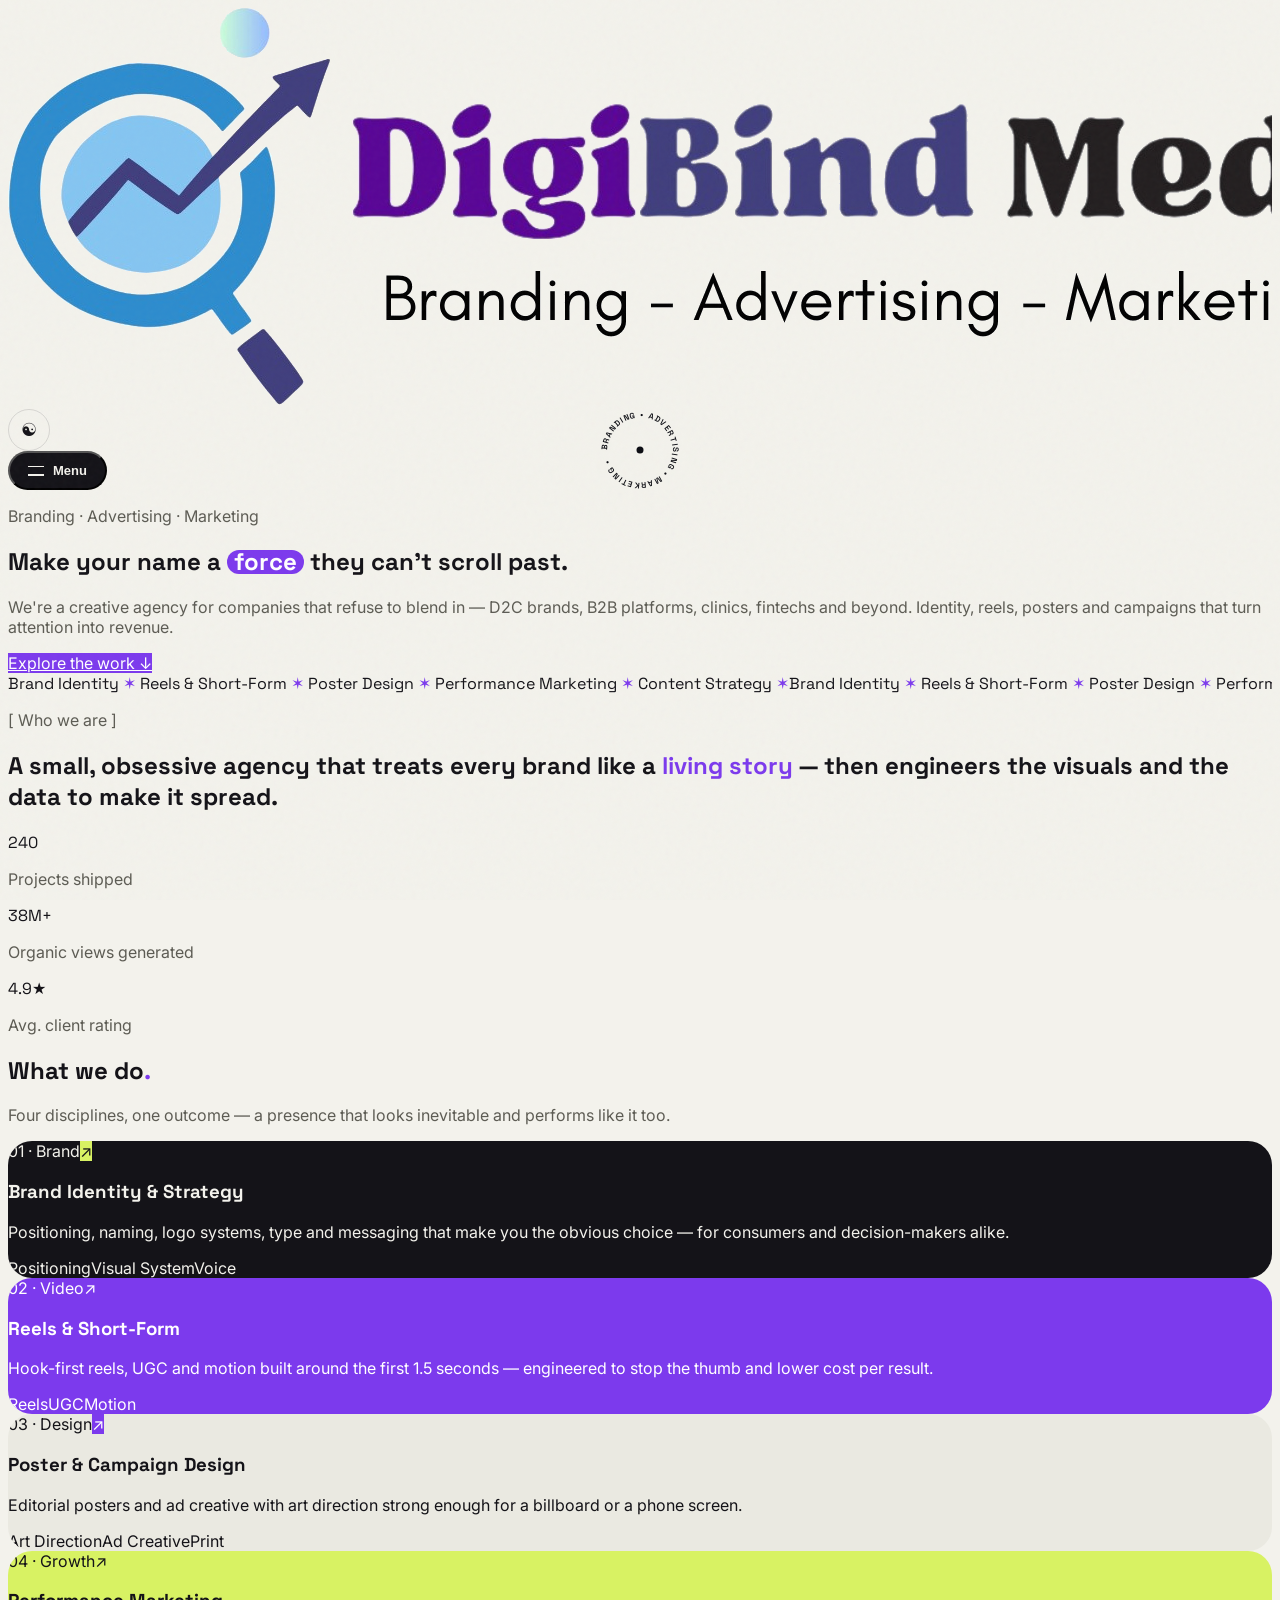
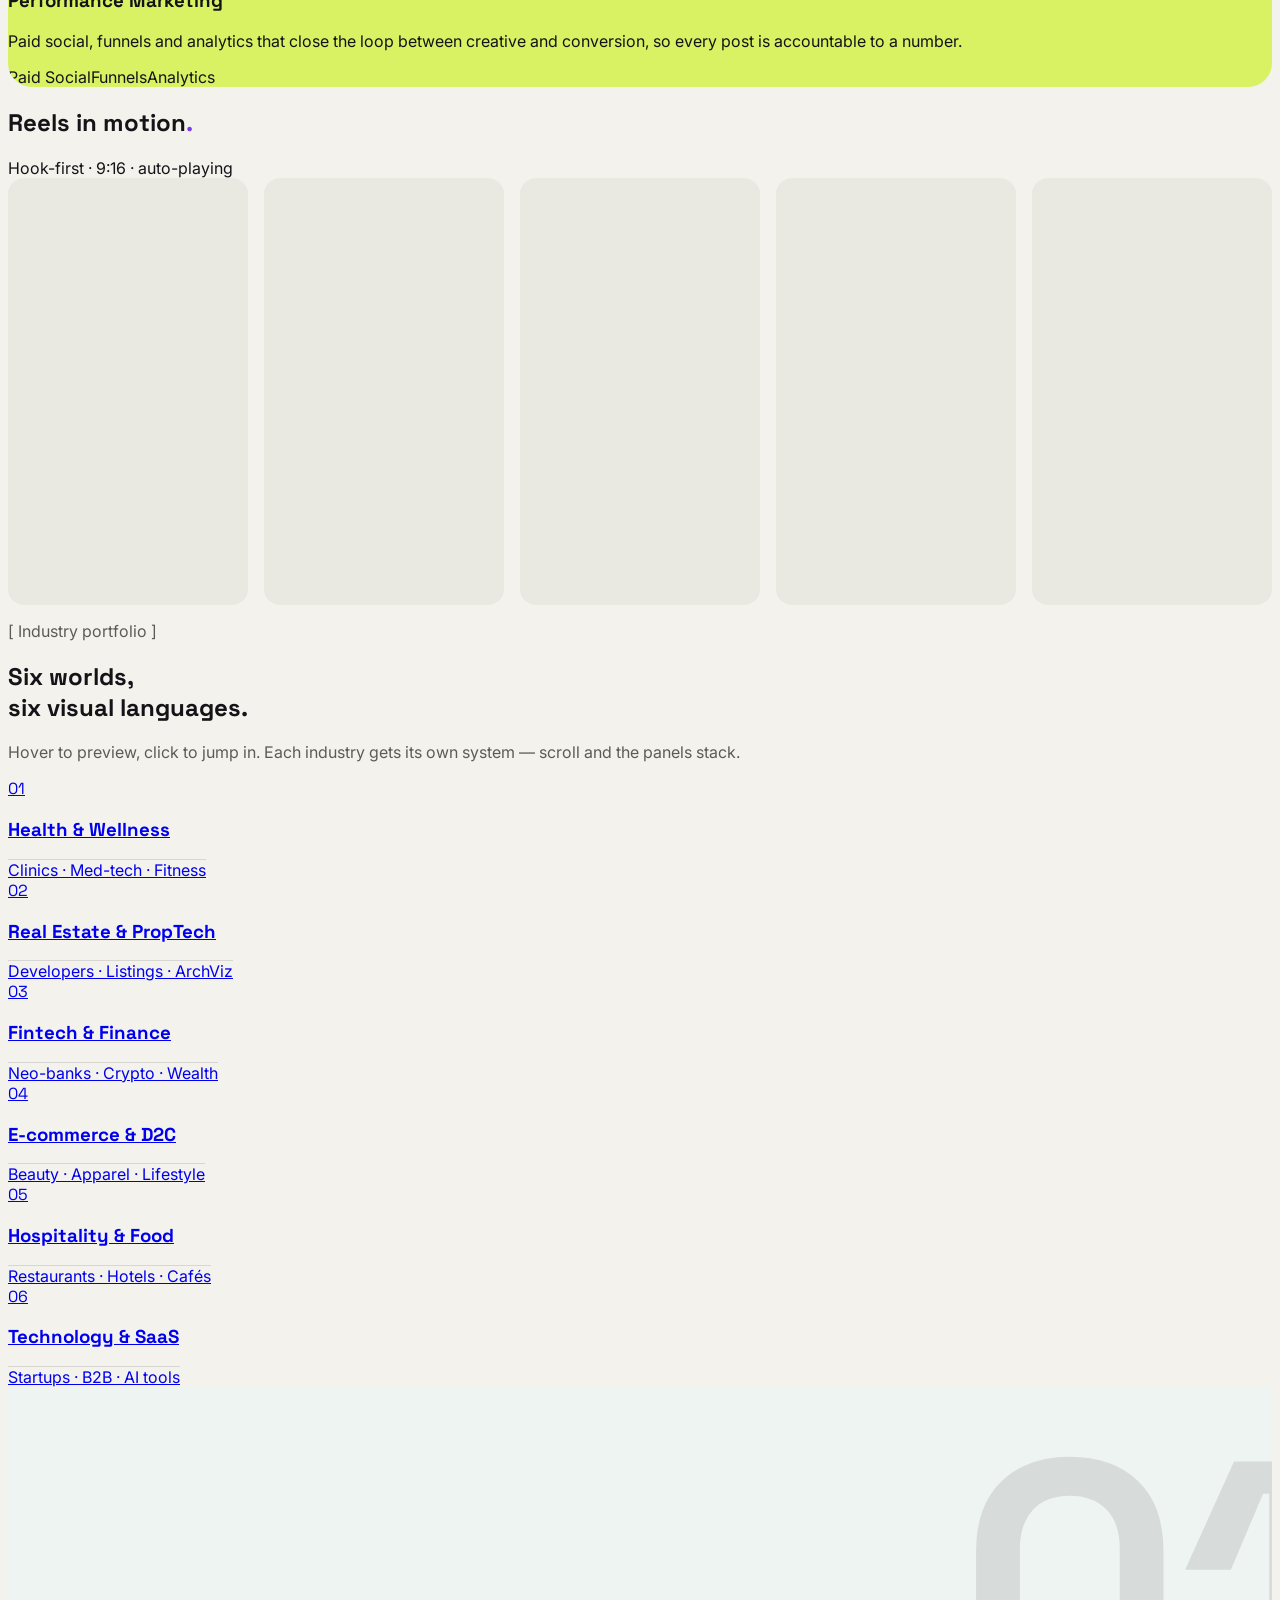
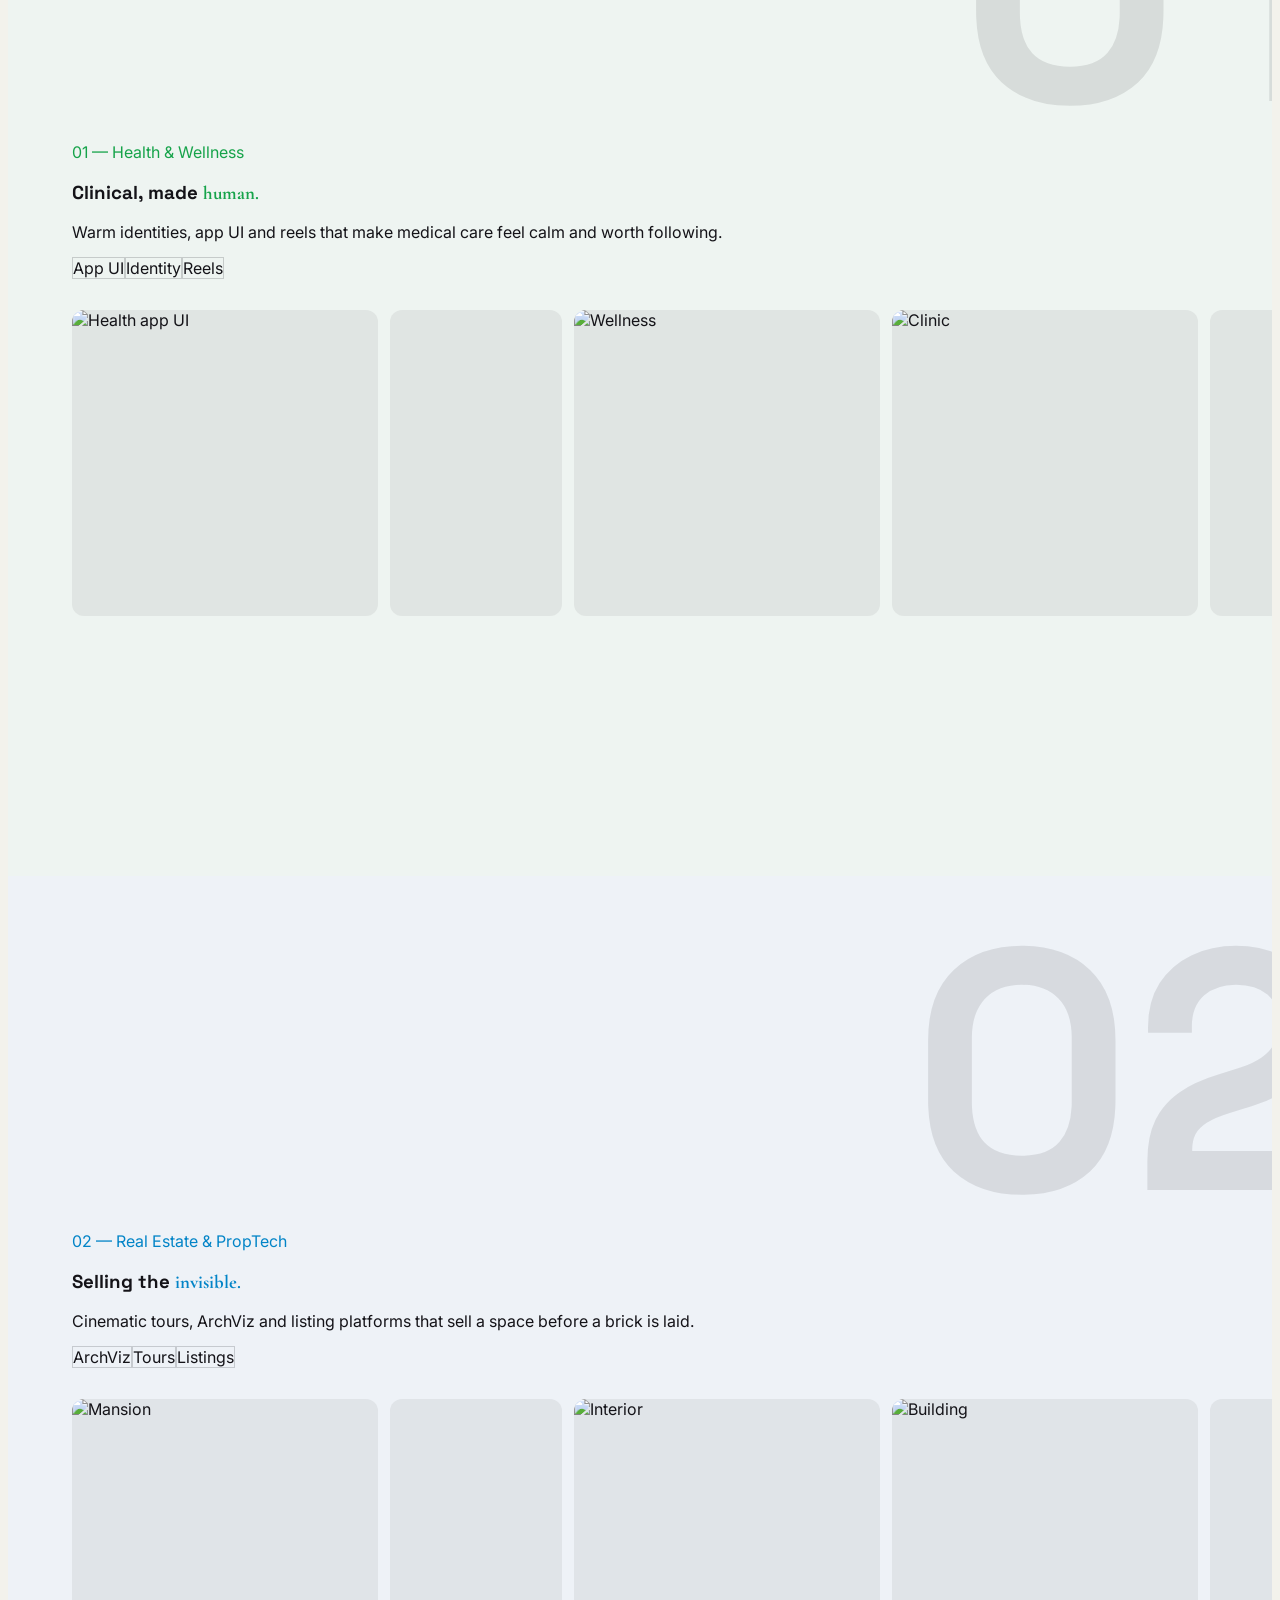
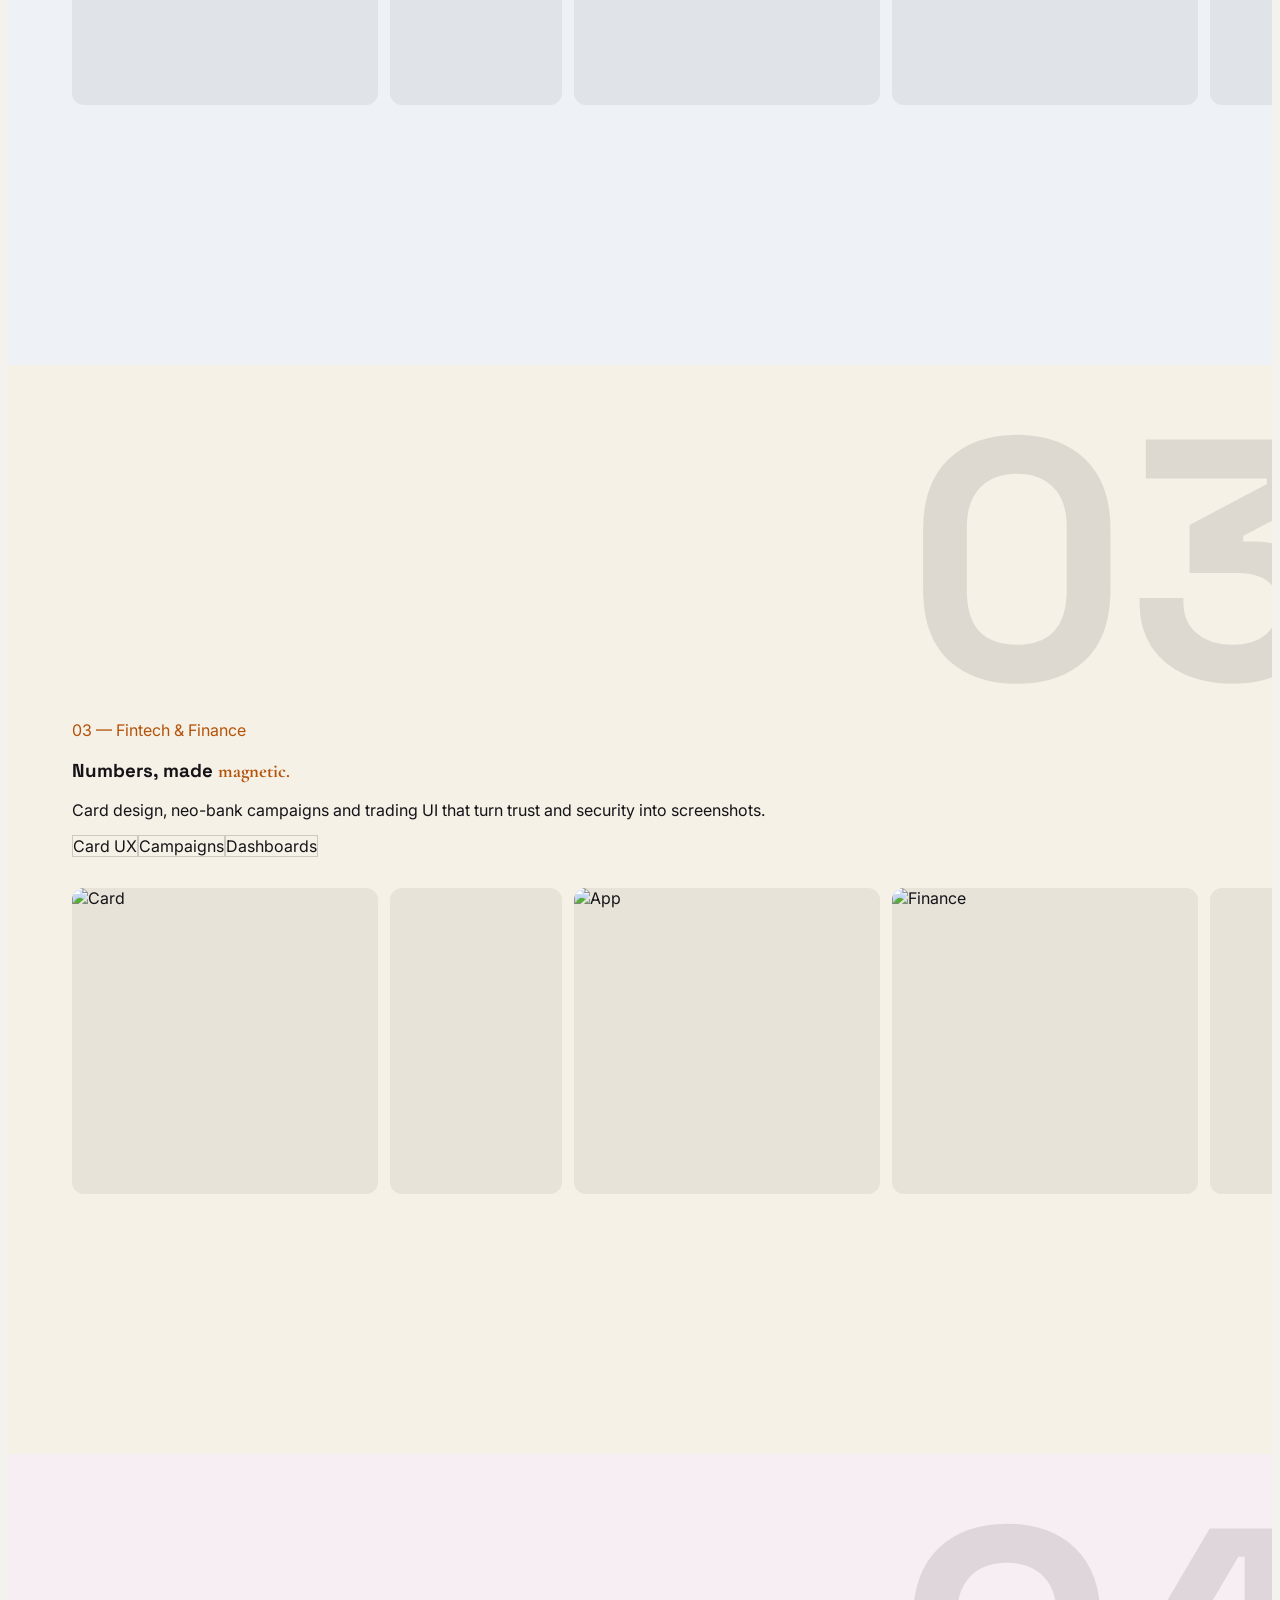
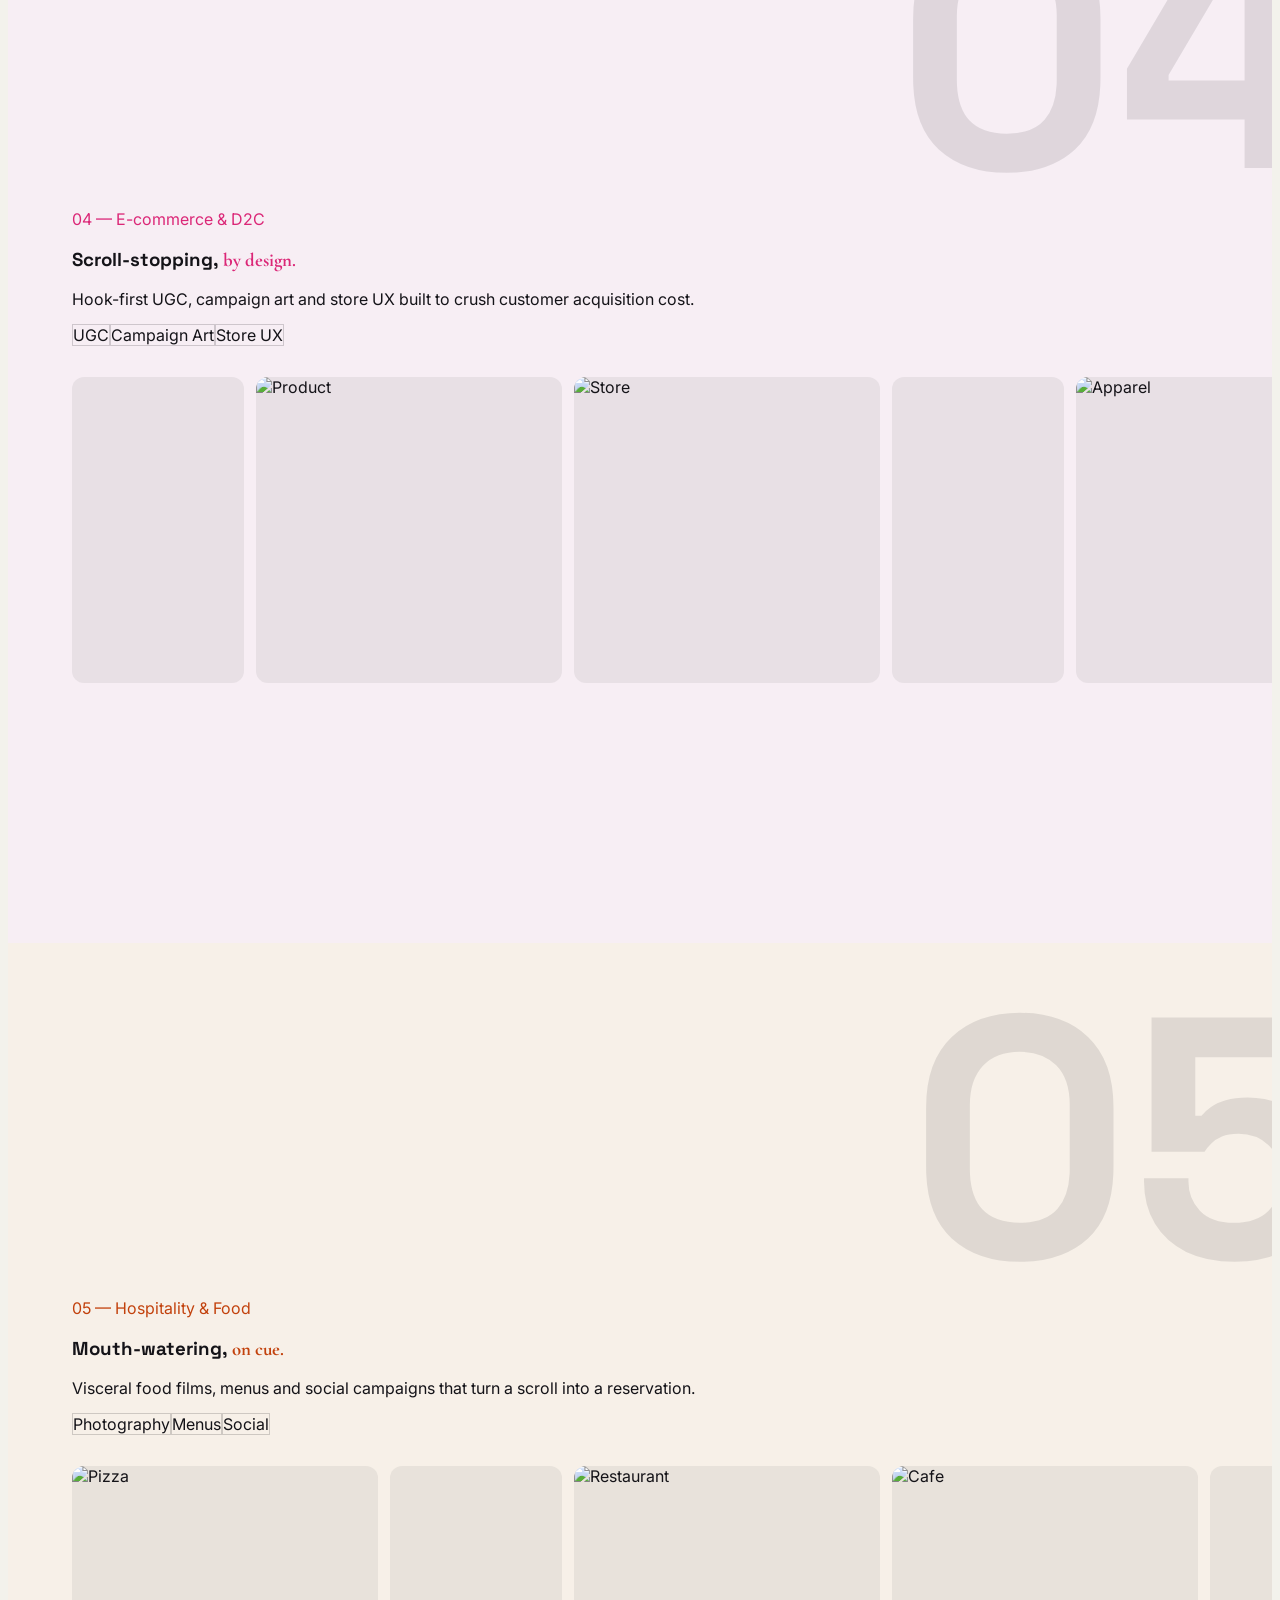
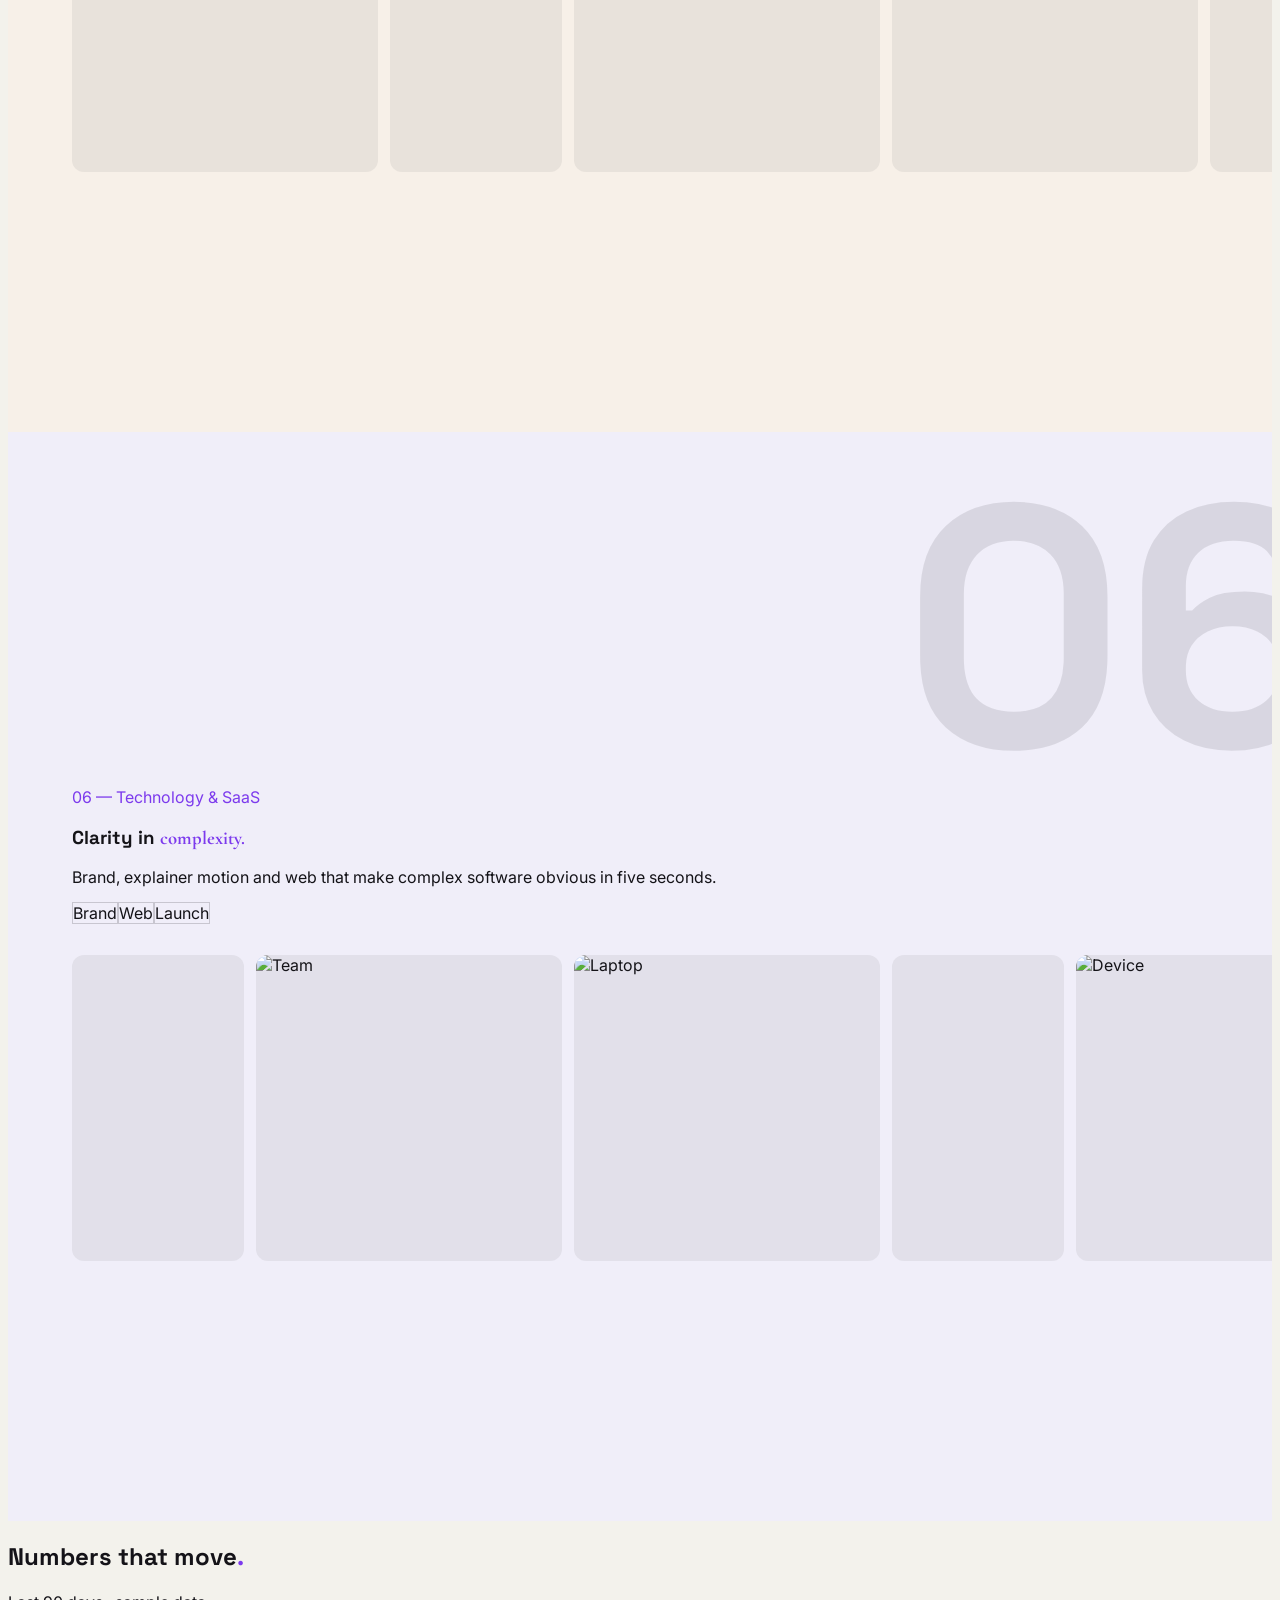
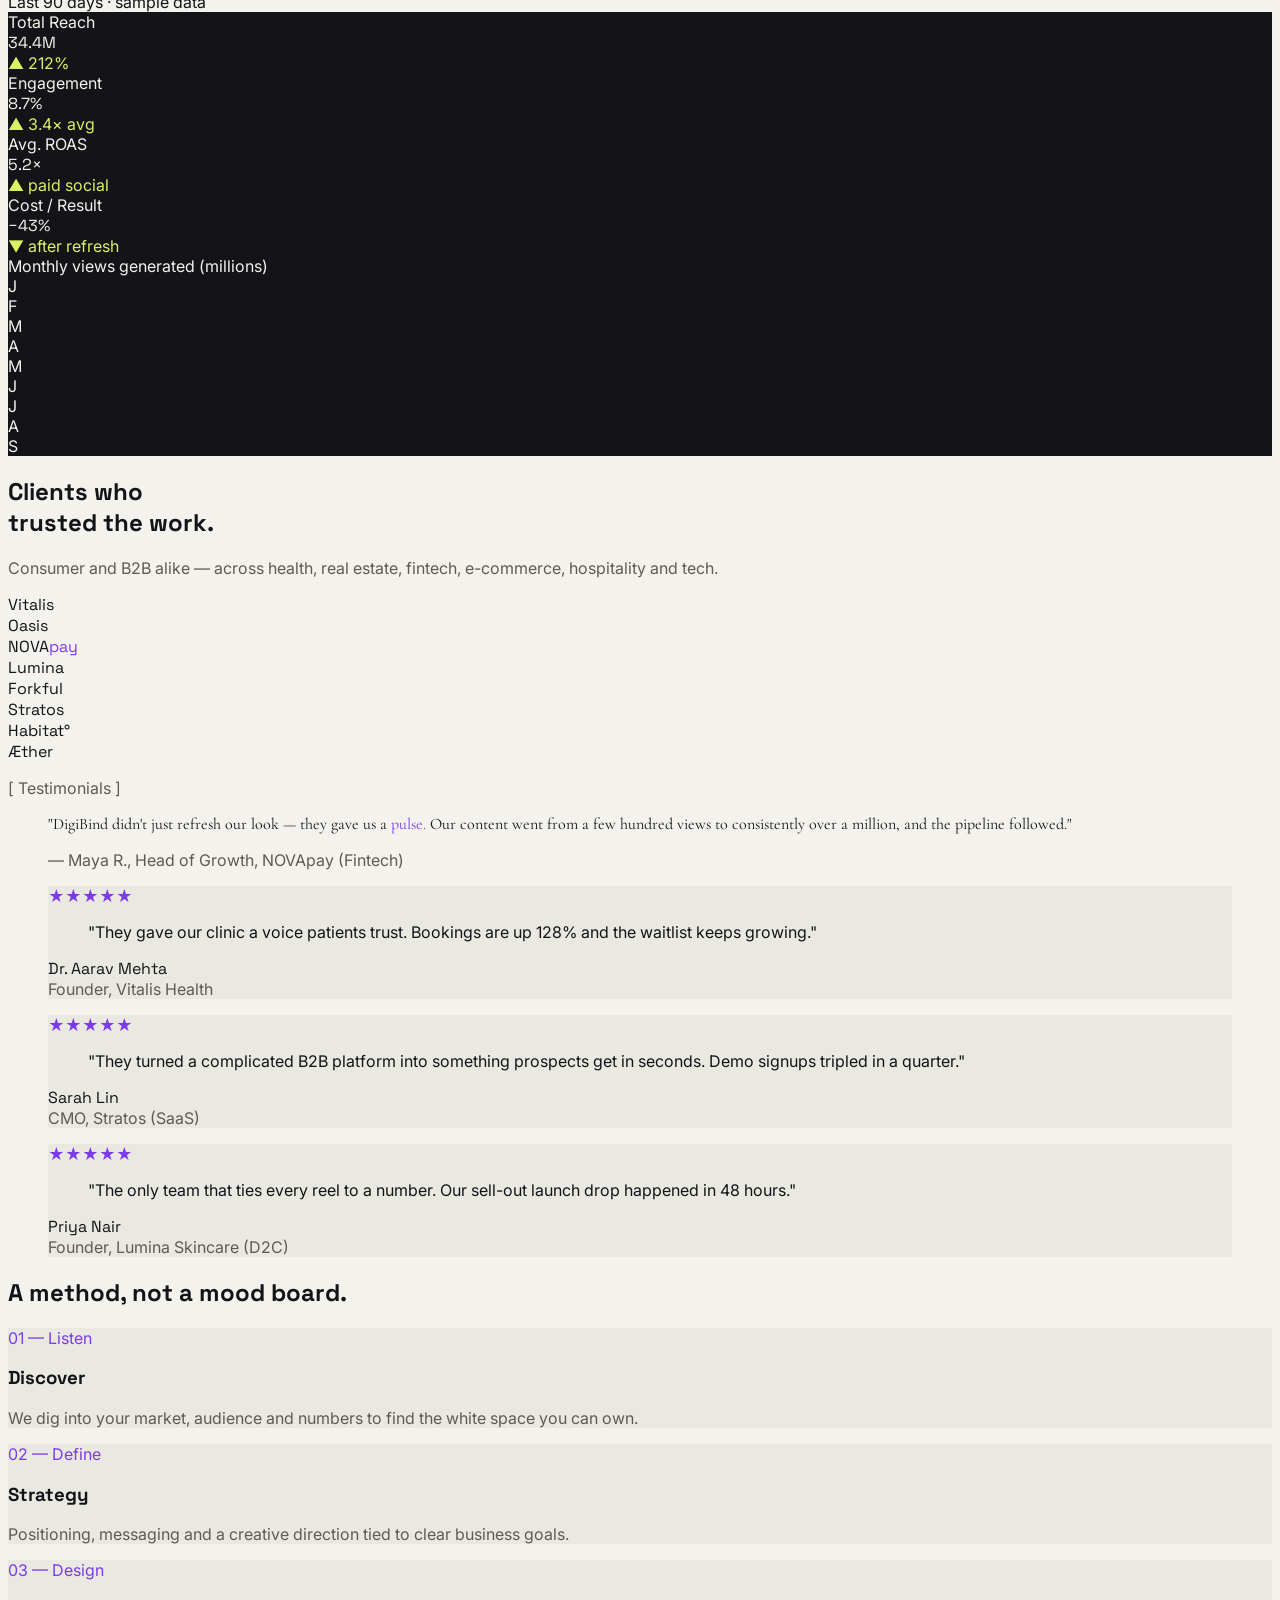
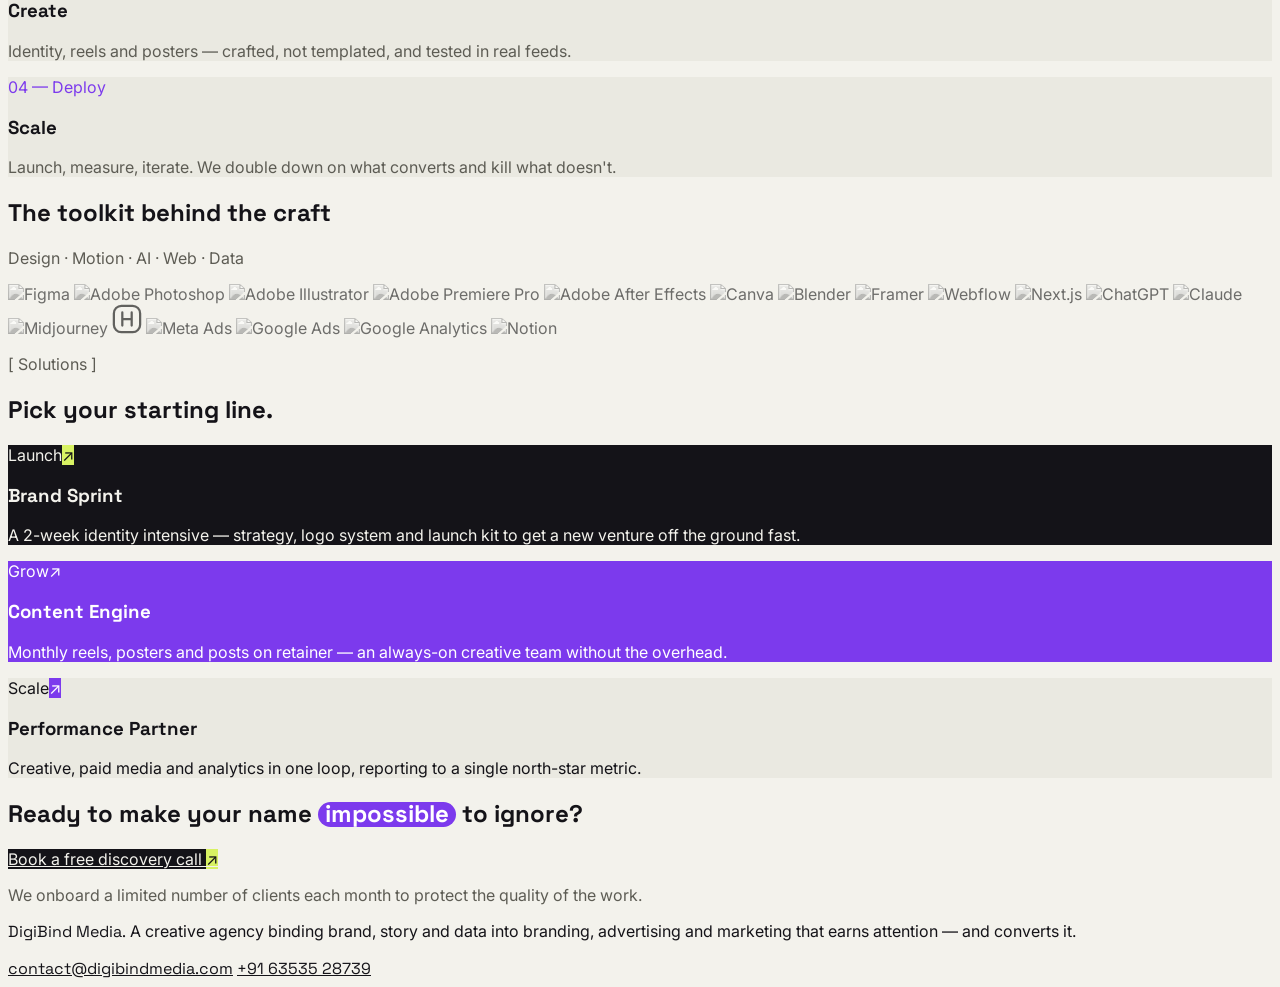
==== commit 271106b7: "Fix sticky stacking: use overflow-x:clip instead of hidden so position:sticky works Co-Authored-By: " ====
--- a/index.html
+++ b/index.html
@@ -51,8 +51,8 @@
   .lenis.lenis-stopped{overflow:hidden;}
   *{ -ms-overflow-style:none; scrollbar-width:none; }
   ::-webkit-scrollbar{ display:none; }
-  html{ overflow-x:hidden; }
-  body{ background:var(--bg); color:var(--ink); font-family:'Inter',sans-serif; overflow-x:hidden; max-width:100vw;
+  html{ overflow-x:clip; }
+  body{ background:var(--bg); color:var(--ink); font-family:'Inter',sans-serif; overflow-x:clip; max-width:100vw;
     transition:background .7s cubic-bezier(.65,0,.35,1), color .7s cubic-bezier(.65,0,.35,1); }
   @media(min-width:1024px){ body{cursor:none;} }
   h1,h2,h3,.display{ font-family:'Space Grotesk',sans-serif; }
@@ -207,11 +207,11 @@
     .flow-inner{ min-height:auto; padding:2.6rem 6vw; gap:1.3rem; transform:none !important; }
     .bgnum{ font-size:17vh; top:.6rem; right:4vw; opacity:.07; }
     .ind-strip{ height:30vh; }
-    /* Services stacked cards: ease the sticky offset so nothing hides under the nav */
-    .stack-card{ position:relative !important; top:auto !important; }
   }
   @media(max-width:640px){
     .ind-strip{ height:34vh; }
+    /* On small phones, stack plainly instead of sticky (avoids nav overlap) */
+    .stack-card{ position:relative !important; top:auto !important; }
     .bgnum{ font-size:14vh; }
     #narrative .n-chapter{ padding-top:4.5rem; }
     #narrative .ind-strip{ height:30vh; }
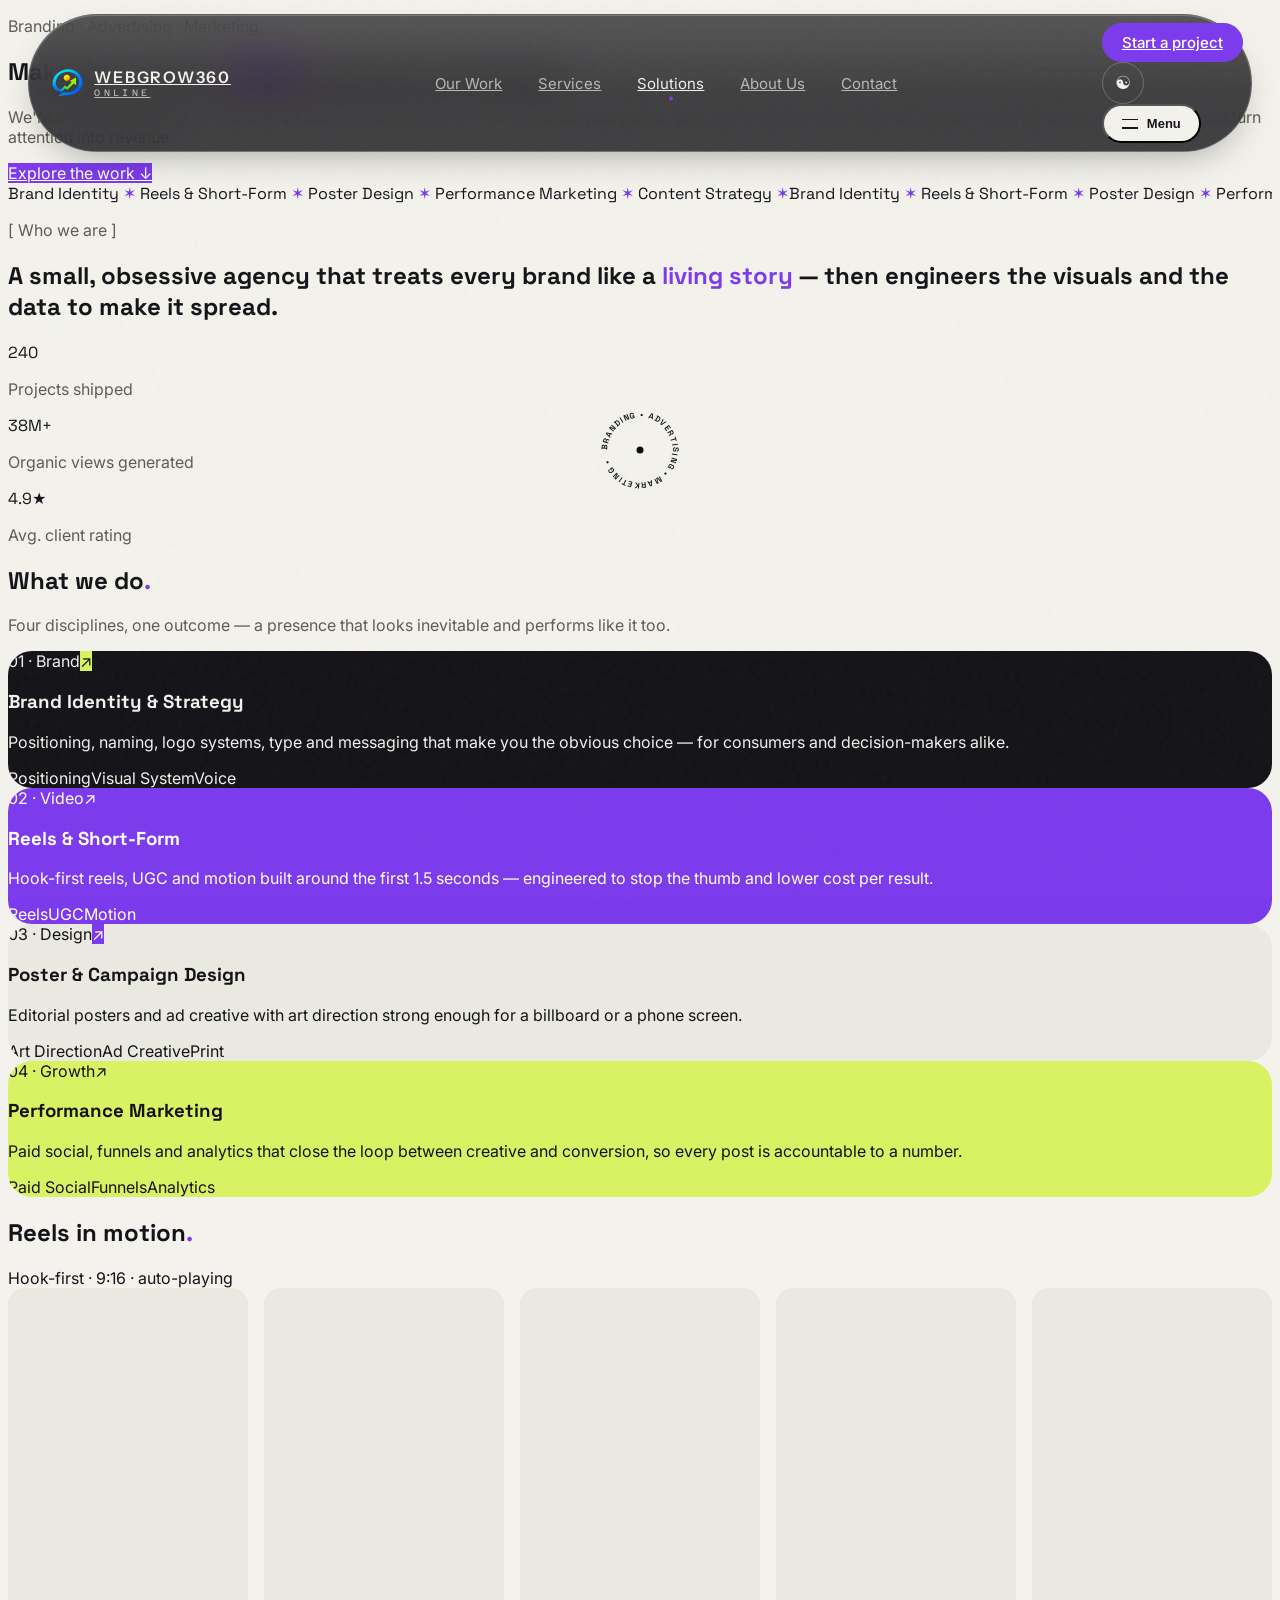
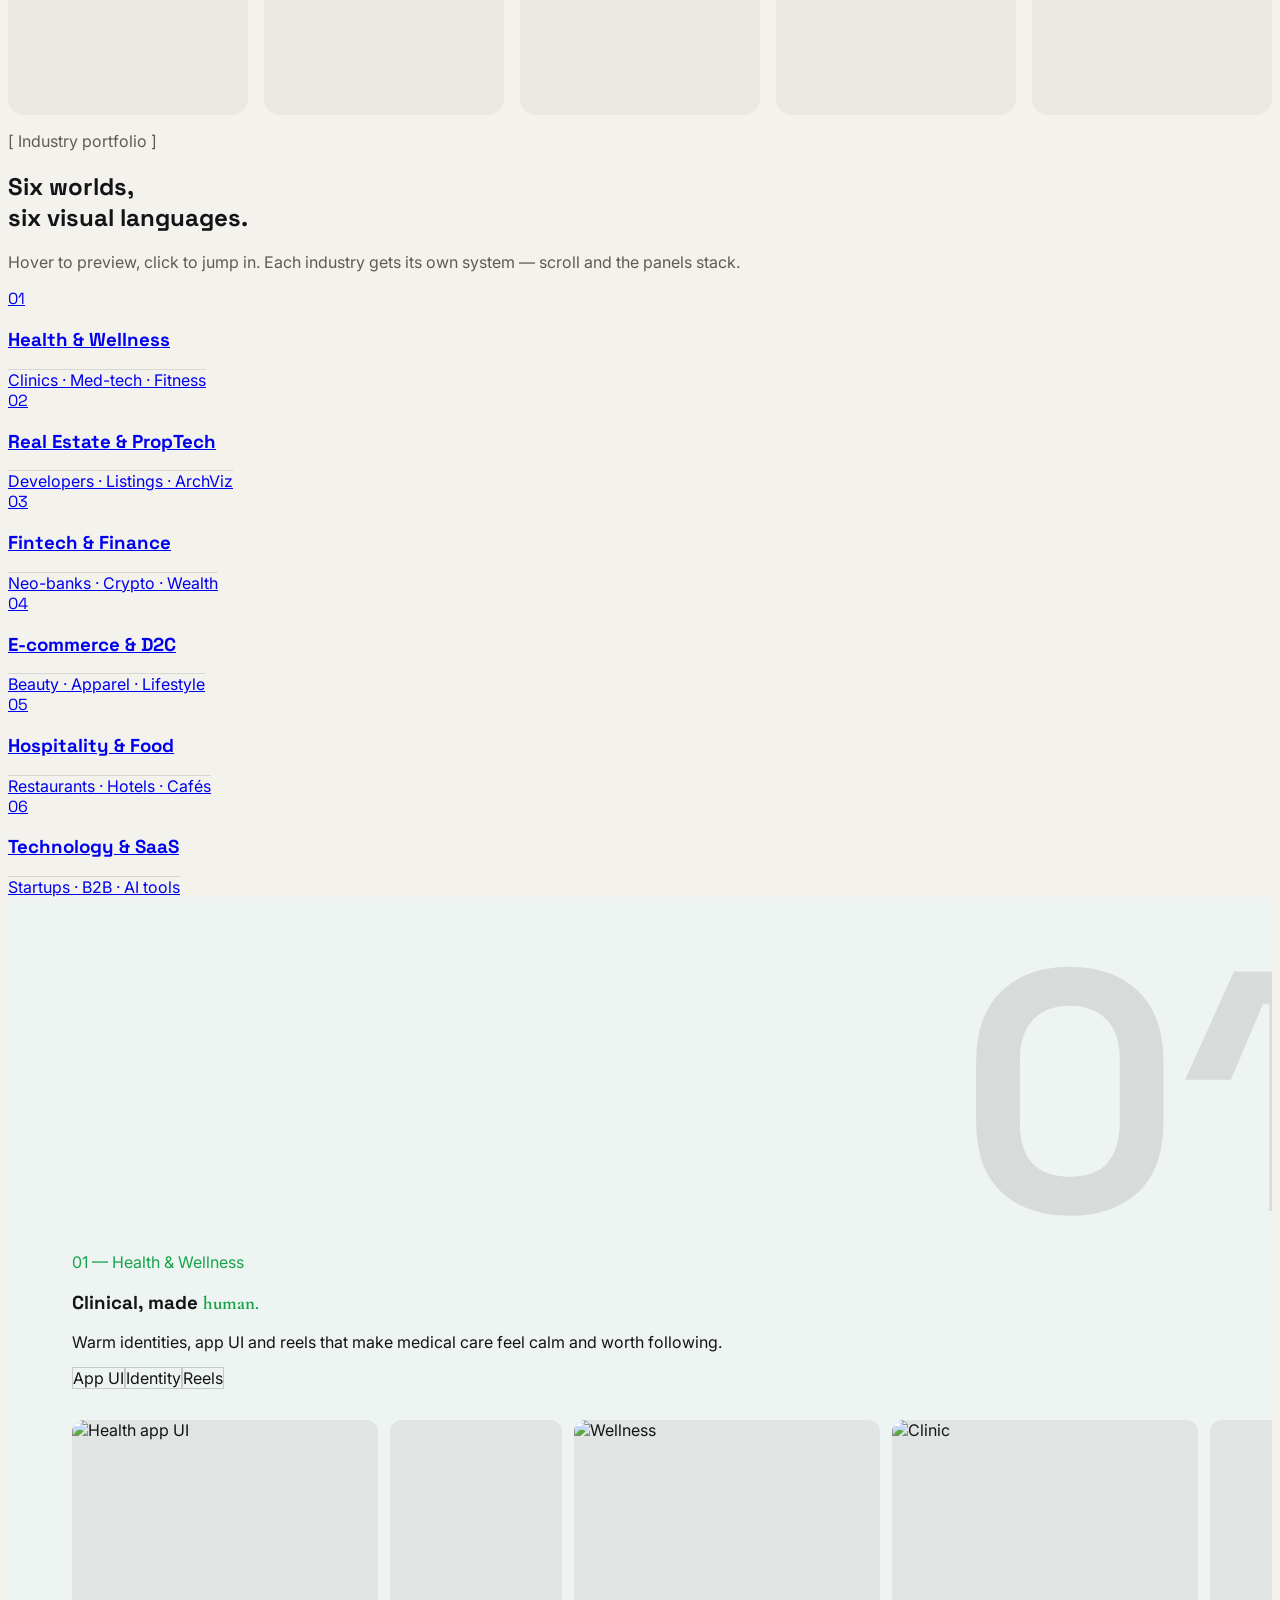
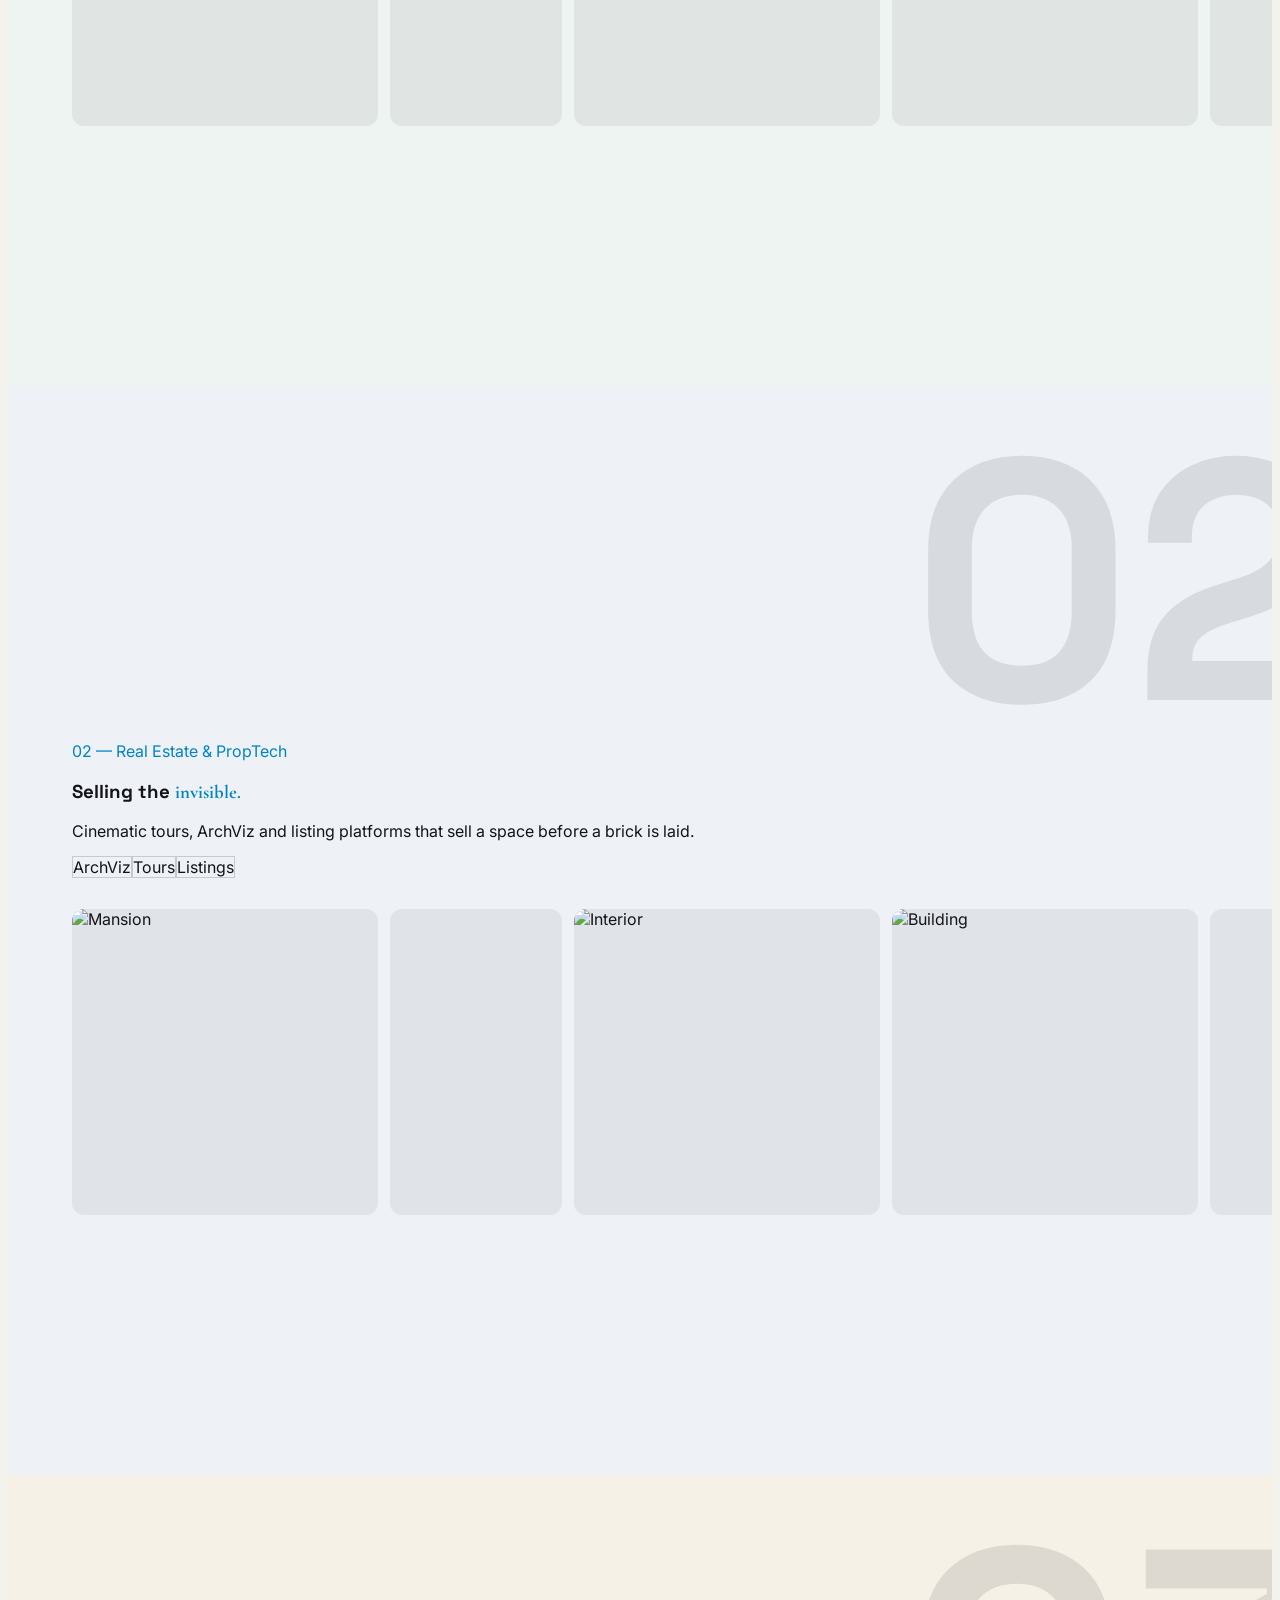
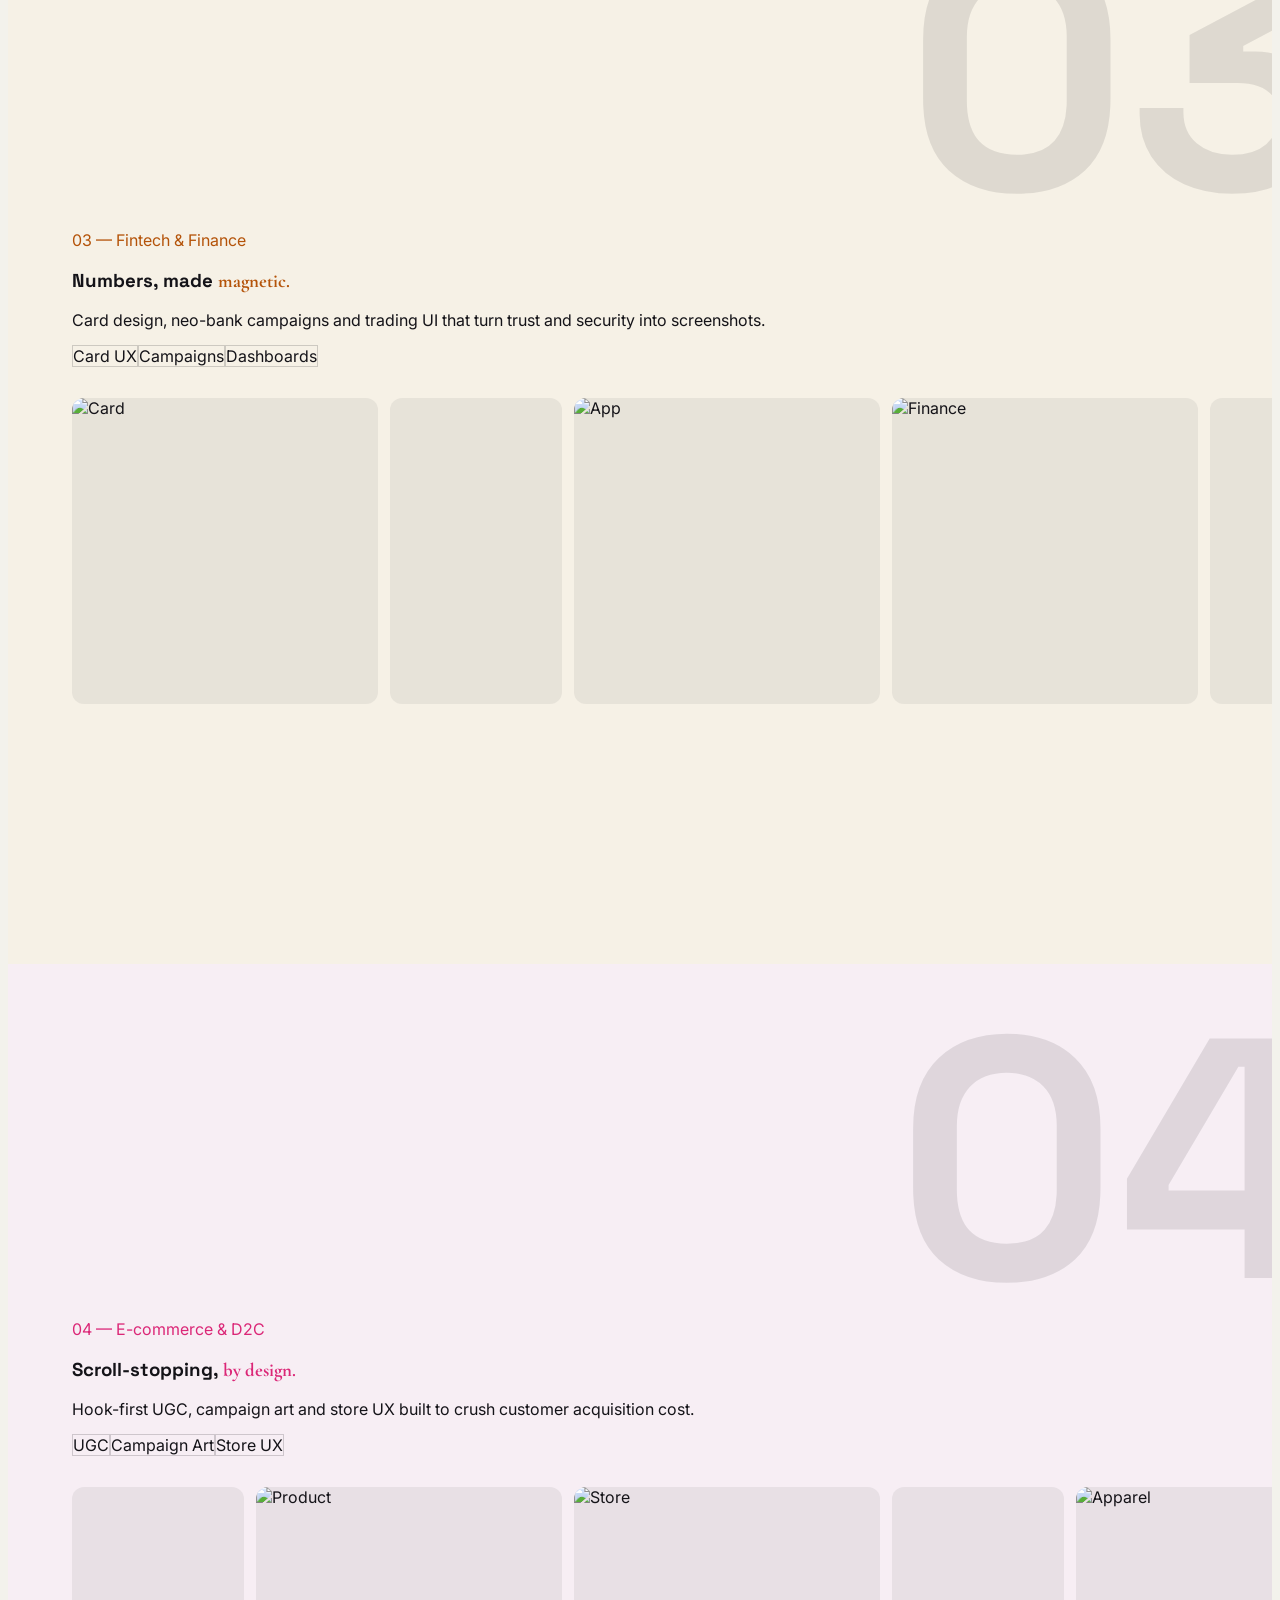
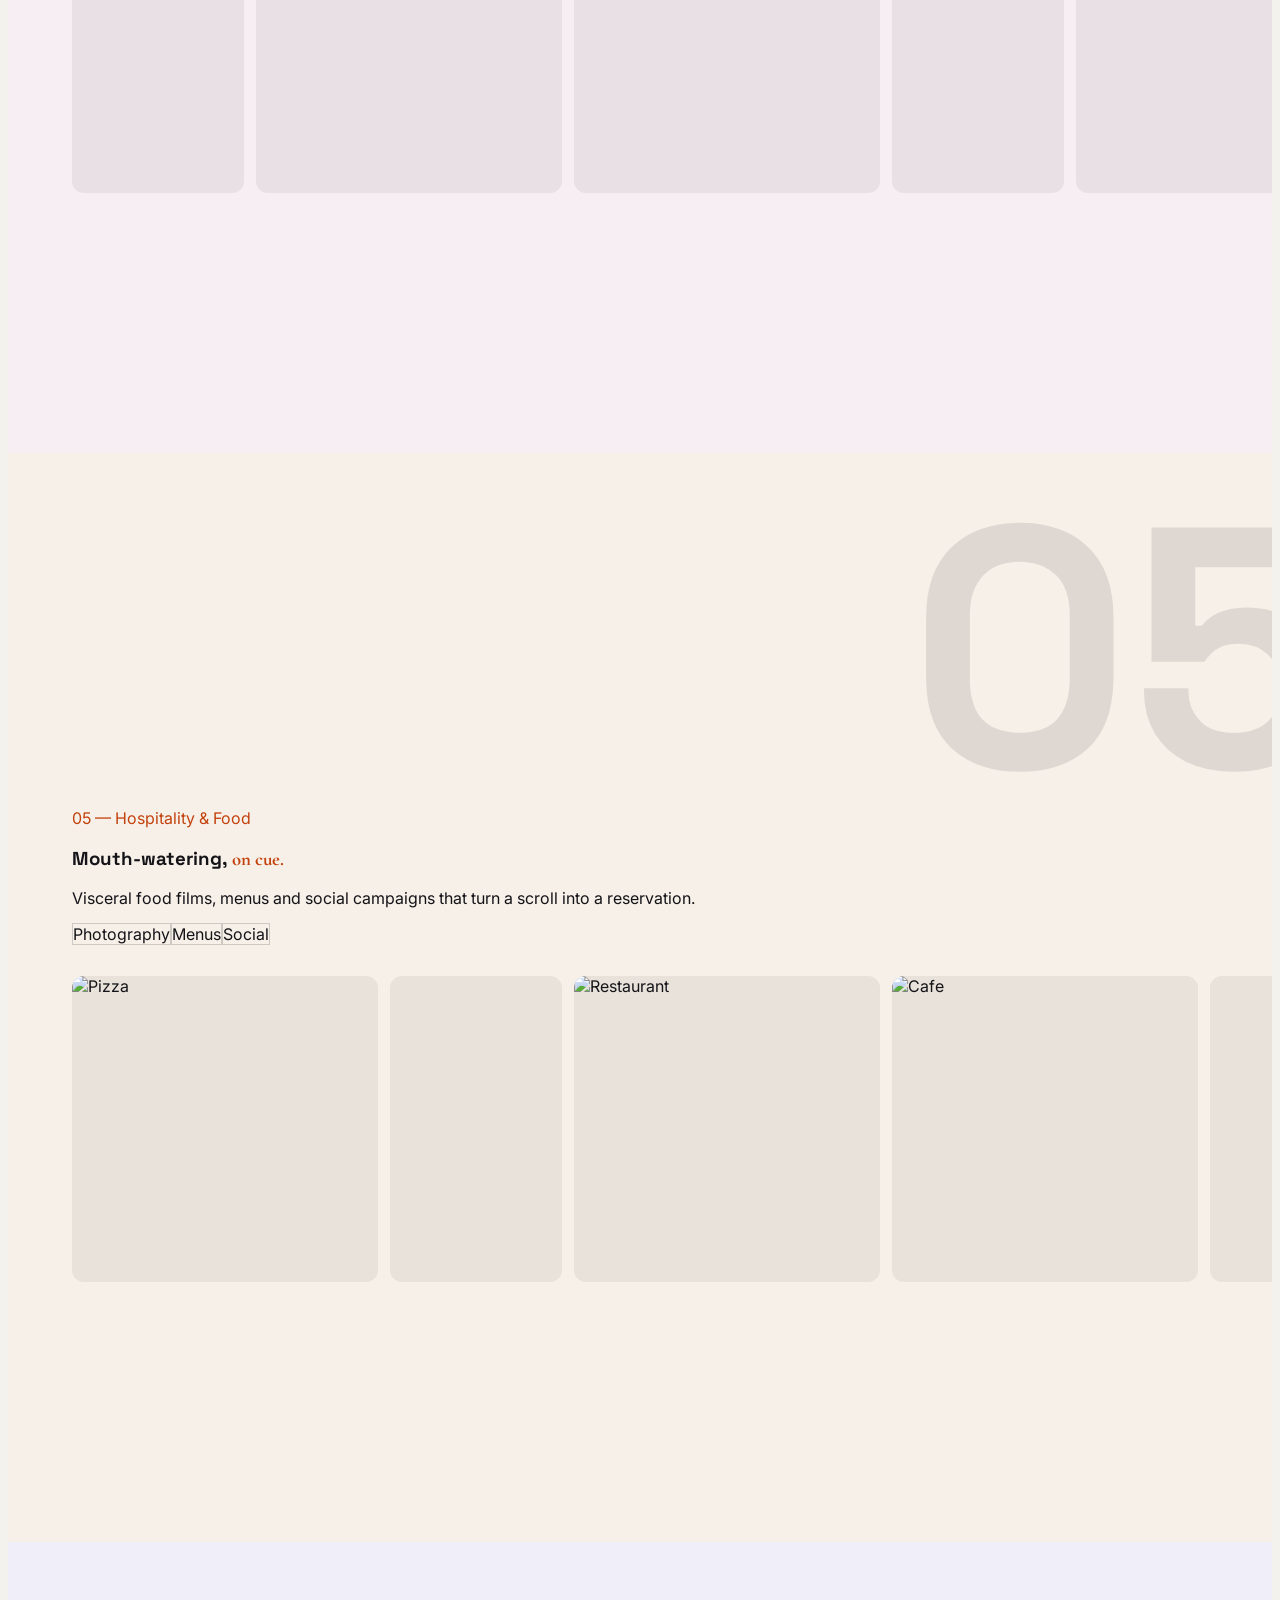
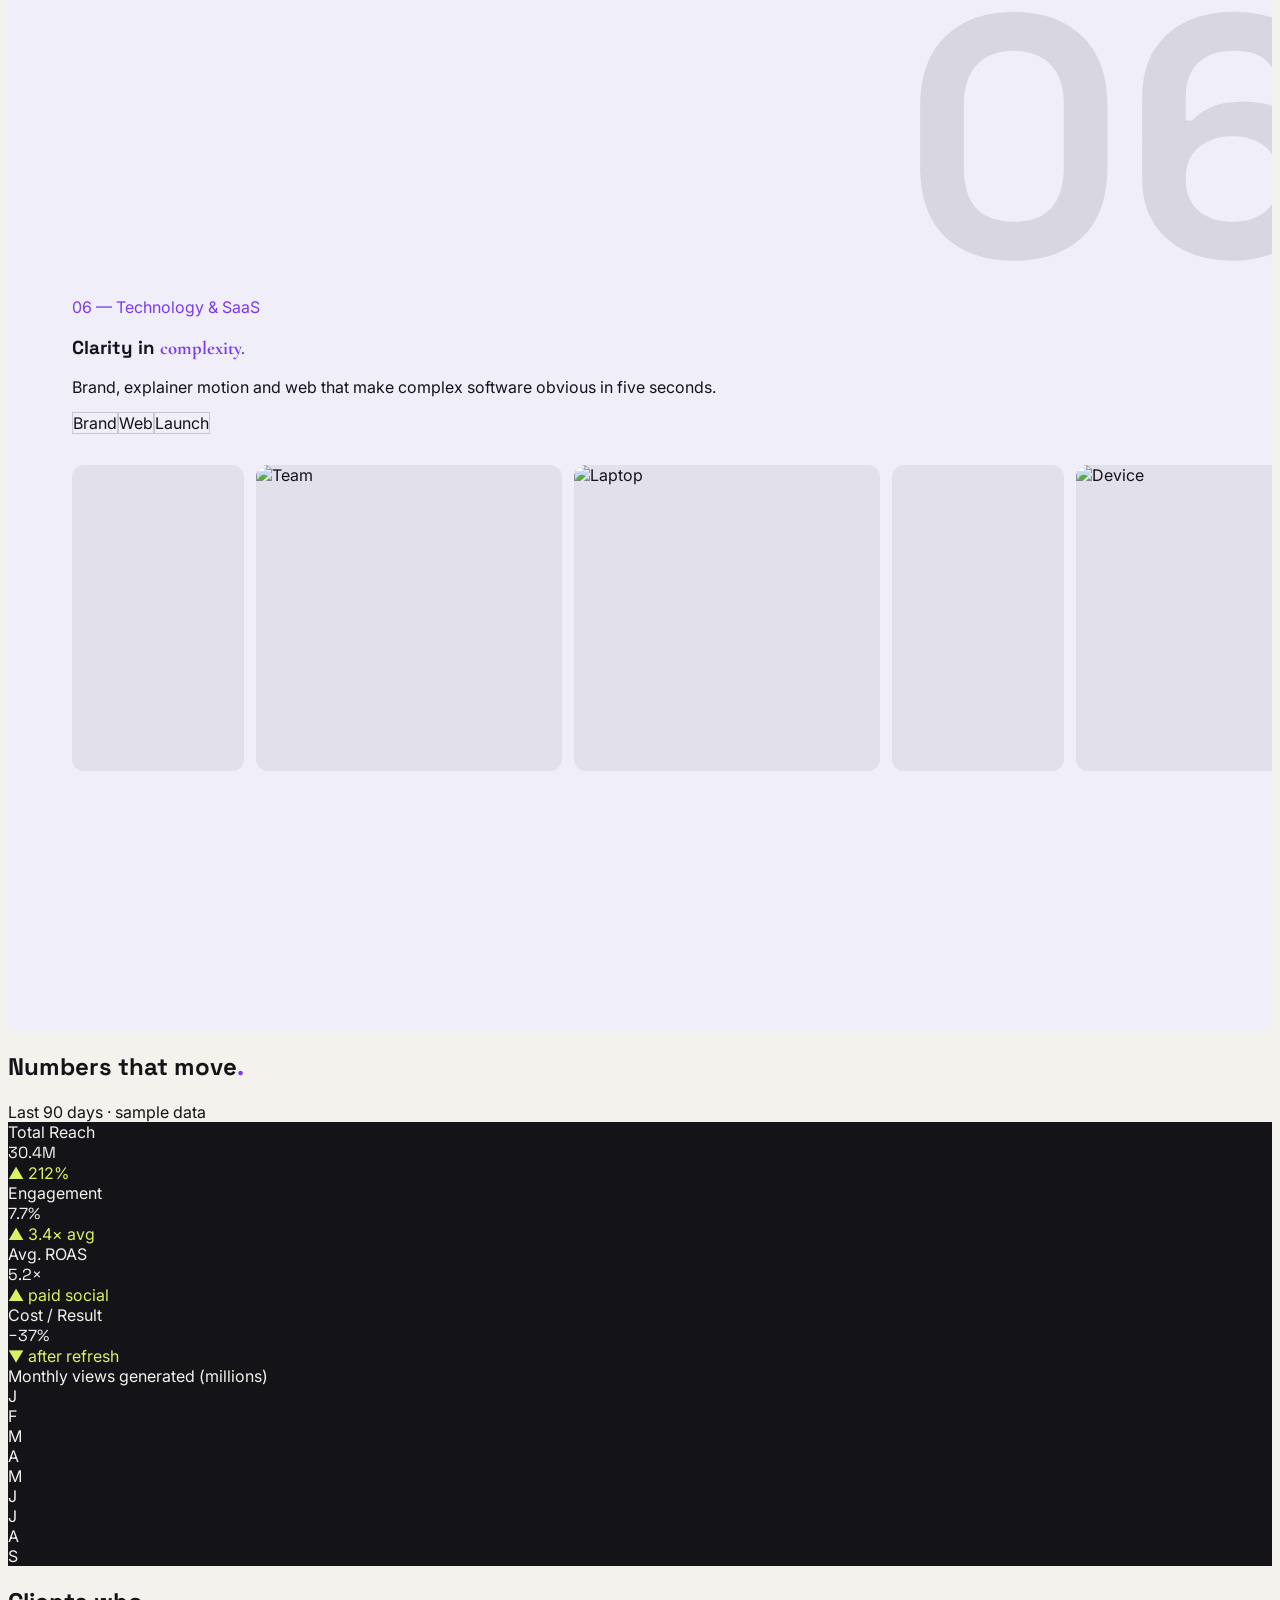
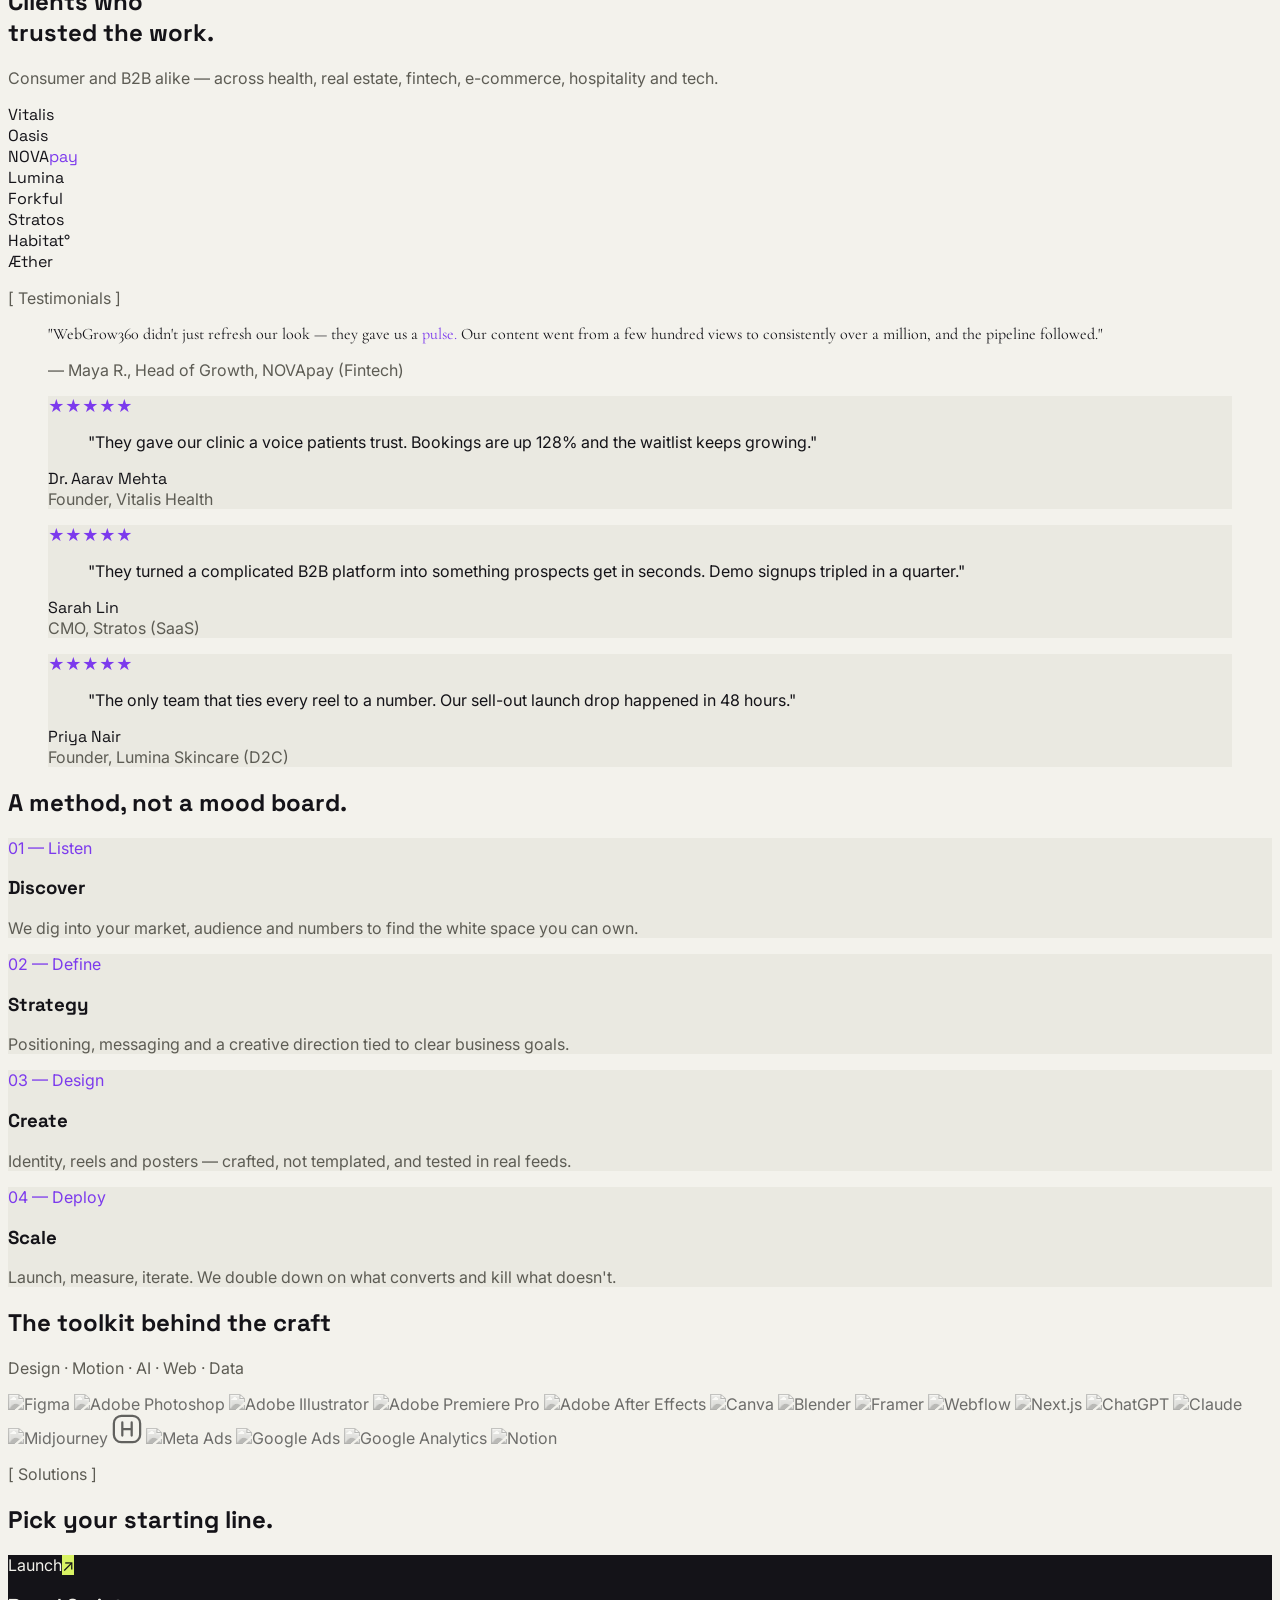
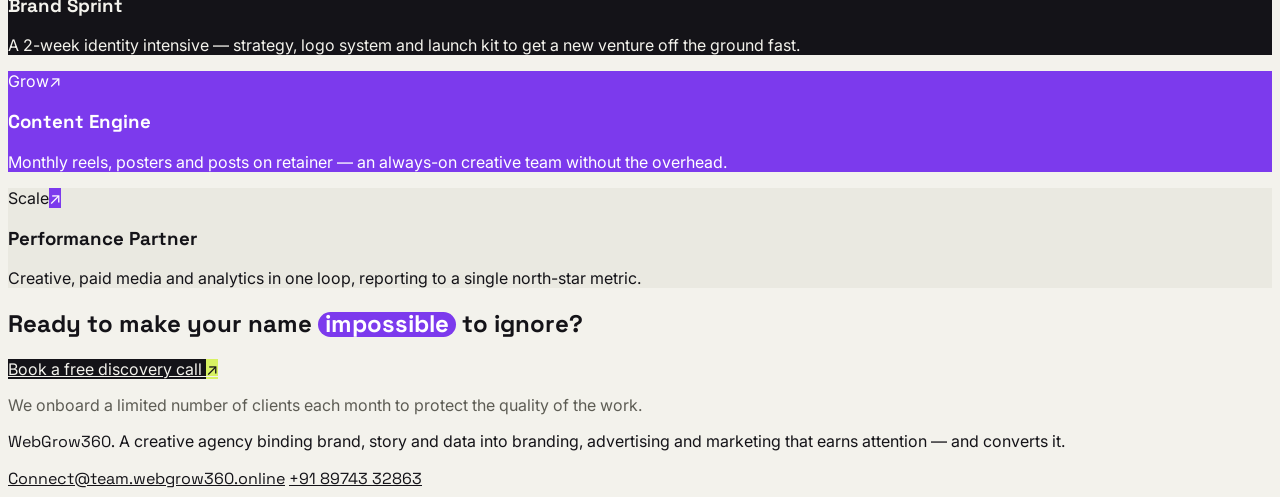
==== commit 6ba5a2ea: "Rebrand to WebGrow360: logo, glass nav bar, About page, contact details - Replace DigiBind logo with" ====
--- a/index.html
+++ b/index.html
@@ -5,22 +5,23 @@
 <meta name="viewport" content="width=device-width, initial-scale=1.0, viewport-fit=cover" />
 <meta name="theme-color" content="#f3f2ec" />
 
-<title>DigiBind Media — Branding, Advertising &amp; Marketing Agency</title>
-<meta name="description" content="DigiBind Media is a creative branding, advertising and marketing agency for B2B and B2C — health, real estate, fintech, e-commerce, hospitality and tech. We craft reels, posters, identities and data-driven campaigns. Book a free discovery call." />
-<meta name="keywords" content="branding agency, advertising studio, marketing agency, social media reels, poster design, performance marketing, brand identity, B2B marketing, DigiBind Media" />
-<meta name="author" content="DigiBind Media" />
-<link rel="canonical" href="https://digibindmedia.com/" />
+<title>WebGrow360 — Branding, Advertising &amp; Marketing Agency</title>
+<meta name="description" content="WebGrow360 is a creative branding, advertising and marketing agency for B2B and B2C — health, real estate, fintech, e-commerce, hospitality and tech. We craft reels, posters, identities and data-driven campaigns. Book a free discovery call." />
+<meta name="keywords" content="branding agency, advertising studio, marketing agency, social media reels, poster design, performance marketing, brand identity, B2B marketing, WebGrow360" />
+<meta name="author" content="WebGrow360" />
+<link rel="canonical" href="https://webgrow360.online/" />
 <meta name="robots" content="index, follow, max-image-preview:large" />
 <meta property="og:type" content="website" />
-<meta property="og:title" content="DigiBind Media — Branding · Advertising · Marketing" />
+<meta property="og:title" content="WebGrow360 — Branding · Advertising · Marketing" />
 <meta property="og:description" content="A creative agency crafting reels, posters, identities and data-driven campaigns for B2B and B2C. Book a free discovery call." />
-<meta property="og:url" content="https://digibindmedia.com/" />
-<meta property="og:image" content="https://digibindmedia.com/og-image.jpg" />
+<meta property="og:url" content="https://webgrow360.online/" />
+<meta property="og:image" content="https://webgrow360.online/og-image.jpg" />
 <meta name="twitter:card" content="summary_large_image" />
 
+<link rel="icon" type="image/webp" href="assets/webgrow360-mark.webp" />
 <link rel="preconnect" href="https://fonts.googleapis.com" />
 <link rel="preconnect" href="https://fonts.gstatic.com" crossorigin />
-<link href="https://fonts.googleapis.com/css2?family=Space+Grotesk:wght@300;400;500;600;700&family=Inter:wght@300;400;500;600&family=Cormorant+Garamond:ital,wght@0,400;0,500;1,400;1,500&display=swap" rel="stylesheet" />
+<link href="https://fonts.googleapis.com/css2?family=Space+Grotesk:wght@300;400;500;600;700&family=Inter:wght@300;400;500;600&family=Cormorant+Garamond:ital,wght@0,400;0,500;1,400;1,500&family=Instrument+Sans:wght@600&family=Azeret+Mono:wght@400&display=swap" rel="stylesheet" />
 <script src="https://cdn.tailwindcss.com"></script>
 <script>
   tailwind.config = { theme: { extend: { fontFamily: {
@@ -29,10 +30,10 @@
 </script>
 
 <script type="application/ld+json">
-{"@context":"https://schema.org","@type":"ProfessionalService","name":"DigiBind Media","description":"Creative branding, advertising and marketing agency for B2B and B2C, specialising in reels, posters, brand identity and data-driven campaigns.","url":"https://digibindmedia.com/","email":"contact@digibindmedia.com","telephone":"+91-63535-28739","slogan":"Branding · Advertising · Marketing","priceRange":"$$$","areaServed":"Worldwide","knowsAbout":["Branding","Advertising","Social Media Marketing","Reels","Poster Design","Performance Marketing","Brand Identity","B2B Marketing"]}
+{"@context":"https://schema.org","@type":"ProfessionalService","name":"WebGrow360","description":"Creative branding, advertising and marketing agency for B2B and B2C, specialising in reels, posters, brand identity and data-driven campaigns.","url":"https://webgrow360.online/","email":"Connect@team.webgrow360.online","telephone":"+91-89743-32863","slogan":"Branding · Advertising · Marketing","priceRange":"$$$","areaServed":"Worldwide","knowsAbout":["Branding","Advertising","Social Media Marketing","Reels","Poster Design","Performance Marketing","Brand Identity","B2B Marketing"]}
 </script>
 <script type="application/ld+json">
-{"@context":"https://schema.org","@type":"FAQPage","mainEntity":[{"@type":"Question","name":"What does DigiBind Media do?","acceptedAnswer":{"@type":"Answer","text":"DigiBind Media is a creative agency handling branding, advertising and marketing end to end for both B2B and B2C: identities, reels, posters, campaign creative and data-driven performance marketing."}},{"@type":"Question","name":"How do I start a project?","acceptedAnswer":{"@type":"Answer","text":"Book a free discovery call. We audit your brand, define a strategy and only onboard a limited number of clients each month."}}]}
+{"@context":"https://schema.org","@type":"FAQPage","mainEntity":[{"@type":"Question","name":"What does WebGrow360 do?","acceptedAnswer":{"@type":"Answer","text":"WebGrow360 is a creative agency handling branding, advertising and marketing end to end for both B2B and B2C: identities, reels, posters, campaign creative and data-driven performance marketing."}},{"@type":"Question","name":"How do I start a project?","acceptedAnswer":{"@type":"Answer","text":"Book a free discovery call. We audit your brand, define a strategy and only onboard a limited number of clients each month."}}]}
 </script>
 
 <style>
@@ -147,8 +148,37 @@
     border:1px solid var(--line); background:transparent; color:var(--ink); font-size:18px; line-height:1; transition:transform .5s cubic-bezier(.16,1,.3,1), background .4s, color .4s; }
   #soul-btn:hover{ transform:rotate(180deg); }
   body.soul #soul-btn{ background:var(--lime); color:#141318; border-color:transparent; }
-  #logo-dark{ display:none; }
-  body.soul #logo-light{ display:none; } body.soul #logo-dark{ display:block; }
+
+  /* ===== Header — mirrors realestate.webgrow360.online ===== */
+  #site-head{ position:fixed; top:0; left:0; right:0; z-index:58; padding:14px clamp(12px,2.2vw,32px) 0; transition:transform .46s cubic-bezier(.32,.72,0,1); }
+  #site-head.hide{ transform:translateY(-120%); }
+  /* glass pill, tinted with --ink so it always contrasts the page (dark glass on light, light glass in soul mode) */
+  #site-head .bar{ max-width:96rem; margin:0 auto; display:flex; align-items:center; justify-content:space-between; gap:1rem; border-radius:999px; padding:8px 8px 8px 22px;
+    color:var(--bg); background-color:color-mix(in oklab, var(--ink) 80%, transparent);
+    background-image:linear-gradient(180deg, color-mix(in oklab, var(--bg) 12%, transparent), transparent 55%);
+    backdrop-filter:blur(20px) saturate(170%); -webkit-backdrop-filter:blur(20px) saturate(170%);
+    border:1px solid color-mix(in oklab, var(--bg) 18%, transparent);
+    box-shadow:inset 0 1px 0 color-mix(in oklab, var(--bg) 22%, transparent), 0 14px 36px -14px rgba(0,0,0,.35);
+    transition:background-color .5s cubic-bezier(.32,.72,0,1), box-shadow .5s cubic-bezier(.32,.72,0,1); }
+  #site-head.scrolled .bar{ background-color:color-mix(in oklab, var(--ink) 86%, transparent); }
+  .wg-logo{ display:inline-flex; align-items:center; gap:.65rem; flex:none; font-size:16px; color:inherit; transition:opacity .3s; }
+  .wg-logo:hover{ opacity:.7; }
+  .wg-logo img{ width:2.05em; height:2.05em; object-fit:contain; flex:none; }
+  .wg-word{ display:flex; flex-direction:column; line-height:1; }
+  .wg-word b{ font-family:'Instrument Sans','Inter',sans-serif; font-weight:600; letter-spacing:.11em; }
+  .wg-word small{ margin-top:.34em; font-family:'Azeret Mono',monospace; font-size:.58em; letter-spacing:.36em; opacity:.7; }
+  .nav-links{ display:none; align-items:center; gap:4px; }
+  .nav-link{ position:relative; padding:10px 16px; border-radius:999px; font-size:15px; color:color-mix(in oklab, var(--bg) 68%, transparent); transition:color .3s, background .3s; }
+  .nav-link:hover,.nav-link.active{ color:var(--bg); }
+  .nav-link:hover{ background:color-mix(in oklab, var(--bg) 10%, transparent); }
+  .nav-link::after{ content:''; position:absolute; left:50%; top:50%; width:4px; height:4px; border-radius:50%; background:var(--accent); transform:translate(-50%,.85rem); opacity:0; transition:opacity .3s; }
+  .nav-link.active::after{ opacity:1; }
+  .nav-cta{ display:none; padding:10px 20px; border-radius:999px; font-size:15px; font-weight:500; background:var(--accent); color:#fff; white-space:nowrap; transition:background .5s; }
+  @media(min-width:1024px){ .nav-links{ display:flex; } .nav-cta{ display:inline-block; } }
+  #site-head #menu-btn{ background:var(--bg); color:var(--ink); }
+  #site-head #soul-btn{ color:var(--bg); border-color:color-mix(in oklab, var(--bg) 25%, transparent); }
+  body.soul #site-head #soul-btn{ color:#141318; }
+  body.soul .nav-cta{ color:#141318; }
 
   #menu-btn{ display:flex; align-items:center; gap:9px; font-size:13px; font-weight:600; padding:10px 18px; border-radius:999px; background:var(--ink); color:var(--bg); }
   #menu-btn .bars{ width:16px; height:10px; position:relative; }
@@ -170,7 +200,6 @@
   #narrative{ position:fixed; inset:0; z-index:40; display:none; background:#000; color:#fff; font-family:'Montserrat','Inter',sans-serif; }
   body.soul #narrative{ display:block; }
   body.soul #cursor{ display:none; }
-  body.soul #menu-btn{ display:none; }
   body.soul #peek{ display:none; }
   #narrative .n-scroll{ width:100%; height:100vh; overflow-y:scroll; overflow-x:hidden; scroll-snap-type:y mandatory; scroll-behavior:smooth; }
   #narrative .n-scroll::-webkit-scrollbar{ display:none; }
@@ -217,7 +246,7 @@
     #narrative .ind-strip{ height:30vh; }
     #menu{ overflow-y:auto; justify-content:flex-start; padding-top:6rem; padding-bottom:3rem; }
     .menu-link{ font-size:clamp(2.1rem,12vw,3.4rem); }
-    #logo img{ height:36px; }
+    .wg-logo{ font-size:14px; }
     #menu-btn{ padding:9px 14px; }
   }
 </style>
@@ -235,30 +264,42 @@
 <div id="modal"><button id="modal-x" class="absolute top-6 right-6 text-white uppercase tracking-[0.2em] text-xs z-10" data-c="link">Close ✕</button><div class="box" id="modal-box"></div></div>
 
 <!-- NAV -->
-<nav class="fixed top-0 left-0 w-full z-[58] px-5 md:px-9 py-4 flex items-center justify-between">
-  <a href="#top" id="logo" class="flex items-center" data-c="link" aria-label="DigiBind Media">
-    <img id="logo-light" src="assets/logo.png" alt="DigiBind Media — Branding, Advertising, Marketing" class="h-10 md:h-12 w-auto">
-    <img id="logo-dark" src="assets/logo_dark.png" alt="DigiBind Media" class="h-10 md:h-12 w-auto">
-  </a>
-  <div class="flex items-center gap-3">
-    <button id="soul-btn" data-c="link" aria-label="Toggle soul mode" title="Soul mode">☯</button>
-    <button id="menu-btn" data-c="link" aria-label="Open menu"><span class="bars"><span></span><span></span></span>Menu</button>
+<header id="site-head">
+  <div class="bar">
+    <a href="#top" id="logo" class="wg-logo" data-c="link" aria-label="WEBGROW360 home">
+      <img src="assets/webgrow360-mark.webp" alt="" aria-hidden="true">
+      <span class="wg-word"><b>WEBGROW360</b><small>ONLINE</small></span>
+    </a>
+    <nav class="nav-links" aria-label="Primary">
+      <a href="#industries" class="nav-link" data-c="link">Our Work</a>
+      <a href="#services" class="nav-link" data-c="link">Services</a>
+      <a href="#solutions" class="nav-link" data-c="link">Solutions</a>
+      <a href="about.html" class="nav-link" data-c="link">About Us</a>
+      <a href="#connect" class="nav-link" data-c="link">Contact</a>
+    </nav>
+    <div class="flex items-center gap-2">
+      <a href="#connect" class="nav-cta" data-c="link">Start a project</a>
+      <button id="soul-btn" data-c="link" aria-label="Toggle soul mode" title="Soul mode">☯</button>
+      <button id="menu-btn" data-c="link" aria-label="Open menu"><span class="bars"><span></span><span></span></span>Menu</button>
+    </div>
   </div>
-</nav>
+</header>
 
 <!-- MENU -->
 <div id="menu">
   <button id="menu-close" class="absolute top-6 right-6 md:right-9 text-sm uppercase tracking-[0.2em]" data-c="link">Close ✕</button>
   <nav class="flex flex-col gap-1">
-    <a href="#services" class="menu-link" data-c="link">Services<span class="menu-idx">01</span></a>
-    <a href="#industries" class="menu-link" data-c="link">Industry<span class="menu-idx">02</span></a>
-    <a href="pricing.html" class="menu-link" data-c="link">Pricing<span class="menu-idx">03</span></a>
+    <a href="#industries" class="menu-link" data-c="link">Our Work<span class="menu-idx">01</span></a>
+    <a href="#services" class="menu-link" data-c="link">Services<span class="menu-idx">02</span></a>
+    <a href="#solutions" class="menu-link" data-c="link">Solutions<span class="menu-idx">03</span></a>
+    <a href="about.html" class="menu-link" data-c="link">About Us<span class="menu-idx">04</span></a>
+    <a href="#connect" class="menu-link" data-c="link">Contact<span class="menu-idx">05</span></a>
   </nav>
   <div class="mt-12 md:mt-16 flex flex-col md:flex-row md:items-end gap-6 md:justify-between">
     <a href="#connect" class="inline-flex items-center gap-3 px-7 py-4 rounded-full font-semibold text-sm self-start" style="background:var(--lime);color:#141318" data-c="link">Book a free discovery call ↗</a>
     <div class="text-sm opacity-70">
-      <a href="mailto:contact@digibindmedia.com" class="block" data-c="link">contact@digibindmedia.com</a>
-      <a href="tel:+916353528739" class="block mt-1" data-c="link">+91 63535 28739</a>
+      <a href="mailto:Connect@team.webgrow360.online" class="block" data-c="link">Connect@team.webgrow360.online</a>
+      <a href="tel:+918974332863" class="block mt-1" data-c="link">+91 89743 32863</a>
     </div>
   </div>
 </div>
@@ -580,7 +621,7 @@
     <div class="max-w-[1400px] mx-auto">
       <p class="text-xs uppercase tracking-[0.28em] mb-3" style="color:var(--soft)">[ Testimonials ]</p>
       <blockquote class="reveal max-w-5xl mb-12">
-        <p class="soul-serif font-medium text-2xl md:text-5xl leading-[1.18]">"DigiBind didn't just refresh our look — they gave us a <span class="italic" style="color:var(--accent)">pulse.</span> Our content went from a few hundred views to consistently over a million, and the pipeline followed."</p>
+        <p class="soul-serif font-medium text-2xl md:text-5xl leading-[1.18]">"WebGrow360 didn't just refresh our look — they gave us a <span class="italic" style="color:var(--accent)">pulse.</span> Our content went from a few hundred views to consistently over a million, and the pipeline followed."</p>
         <footer class="mt-5 text-sm" style="color:var(--soft)">— Maya R., Head of Growth, NOVApay (Fintech)</footer>
       </blockquote>
       <div class="grid md:grid-cols-3 gap-4">
@@ -672,7 +713,7 @@
   <section id="connect" class="px-5 md:px-9 py-20 md:py-28 text-center">
     <div class="max-w-[1000px] mx-auto">
       <h2 class="reveal display text-4xl md:text-[6vw] font-bold leading-[0.95] md:leading-[0.92] tracking-tight">Ready to make your name <span class="pill">impossible</span> to ignore?</h2>
-      <a href="mailto:contact@digibindmedia.com?subject=Discovery%20Call" class="reveal group inline-flex items-center gap-3 mt-10 px-8 py-4 md:px-10 md:py-5 rounded-full font-semibold text-base md:text-lg" style="background:var(--ink);color:var(--bg)" data-c="link">
+      <a href="mailto:Connect@team.webgrow360.online?subject=Discovery%20Call" class="reveal group inline-flex items-center gap-3 mt-10 px-8 py-4 md:px-10 md:py-5 rounded-full font-semibold text-base md:text-lg" style="background:var(--ink);color:var(--bg)" data-c="link">
         Book a free discovery call <span class="w-7 h-7 rounded-full grid place-items-center transition-transform duration-500 group-hover:rotate-45" style="background:var(--lime);color:#141318">↗</span>
       </a>
       <p class="reveal mt-8 text-sm max-w-md mx-auto" style="color:var(--soft)">We onboard a limited number of clients each month to protect the quality of the work.</p>
@@ -683,11 +724,11 @@
   <footer class="px-5 md:px-9 py-14 border-t soul-transparent" style="border-color:var(--line)">
     <div class="max-w-[1400px] mx-auto flex flex-col md:flex-row md:items-end justify-between gap-7">
       <p class="max-w-md text-base md:text-lg leading-relaxed">
-        <span class="display font-bold">DigiBind Media.</span> A creative agency binding brand, story and data into branding, advertising and marketing that earns attention — and converts it.
+        <span class="display font-bold">WebGrow360.</span> A creative agency binding brand, story and data into branding, advertising and marketing that earns attention — and converts it.
       </p>
       <div class="text-sm md:text-right" style="color:var(--soft)">
-        <a href="mailto:contact@digibindmedia.com" class="block text-base md:text-lg display" style="color:var(--ink)" data-c="link">contact@digibindmedia.com</a>
-        <a href="tel:+916353528739" class="block text-base md:text-lg display mt-1" style="color:var(--ink)" data-c="link">+91 63535 28739</a>
+        <a href="mailto:Connect@team.webgrow360.online" class="block text-base md:text-lg display" style="color:var(--ink)" data-c="link">Connect@team.webgrow360.online</a>
+        <a href="tel:+918974332863" class="block text-base md:text-lg display mt-1" style="color:var(--ink)" data-c="link">+91 89743 32863</a>
       </div>
     </div>
   </footer>
@@ -711,7 +752,7 @@
         <div class="max-w-4xl mx-auto">
           <p class="n-title text-[10px] uppercase tracking-[0.3em] text-white/50 mb-7">Prologue // 00</p>
           <h1 class="n-title n-serif text-6xl md:text-8xl lg:text-[8.5vw] leading-none mb-7">Every brand has a <span class="italic text-white/70">soul.</span></h1>
-          <p class="n-title text-sm md:text-base text-white/70 max-w-xl mx-auto font-light leading-relaxed">We don't ship generic campaigns. We craft immersive worlds that capture the essence of each industry we touch. Scroll to experience the DigiBind narrative.</p>
+          <p class="n-title text-sm md:text-base text-white/70 max-w-xl mx-auto font-light leading-relaxed">We don't ship generic campaigns. We craft immersive worlds that capture the essence of each industry we touch. Scroll to experience the WebGrow360 narrative.</p>
         </div>
       </div>
     </section>
@@ -871,12 +912,12 @@
           <div class="n-title text-center"><span class="n-serif text-2xl md:text-3xl italic block mb-2">03. Build</span><span class="text-[9px] uppercase tracking-[0.3em] text-white/50">Engineering the experience</span></div>
         </div>
         <h2 class="n-title n-serif text-5xl md:text-8xl leading-none mb-9">Let's write your <br><span class="italic">next chapter.</span></h2>
-        <a href="mailto:contact@digibindmedia.com?subject=Discovery%20Call" data-nh class="n-title inline-block px-9 py-4 bg-white text-black font-semibold text-xs uppercase tracking-[0.2em] hover:bg-white/85 transition-colors">Book a free discovery call</a>
+        <a href="mailto:Connect@team.webgrow360.online?subject=Discovery%20Call" data-nh class="n-title inline-block px-9 py-4 bg-white text-black font-semibold text-xs uppercase tracking-[0.2em] hover:bg-white/85 transition-colors">Book a free discovery call</a>
         <div class="absolute bottom-8 w-full left-0 px-6 md:px-10 flex flex-col md:flex-row gap-2 md:gap-8 justify-between items-center n-title">
-          <p class="text-[10px] uppercase tracking-[0.25em] text-white/45">DigiBind Media © 2026 — Branding · Advertising · Marketing</p>
+          <p class="text-[10px] uppercase tracking-[0.25em] text-white/45">WebGrow360 © 2026 — Branding · Advertising · Marketing</p>
           <div class="flex gap-6 text-[10px] uppercase tracking-[0.25em] text-white/55">
-            <a href="mailto:contact@digibindmedia.com" data-nh class="hover:text-white">contact@digibindmedia.com</a>
-            <a href="tel:+916353528739" data-nh class="hover:text-white">+91 63535 28739</a>
+            <a href="mailto:Connect@team.webgrow360.online" data-nh class="hover:text-white">Connect@team.webgrow360.online</a>
+            <a href="tel:+918974332863" data-nh class="hover:text-white">+91 89743 32863</a>
           </div>
         </div>
       </div>
@@ -904,7 +945,10 @@
   document.documentElement.classList.add('ready');
 
   document.querySelectorAll('a[href^="#"]').forEach(function(a){
-    a.addEventListener('click',function(e){ var id=a.getAttribute('href'); if(id.length>1){ var t=document.querySelector(id); if(t){ e.preventDefault(); closeMenu(); if(lenis){lenis.scrollTo(t,{offset:-8});} else {t.scrollIntoView({behavior:'smooth'});} } } });
+    a.addEventListener('click',function(e){ var id=a.getAttribute('href'); if(id.length>1){ var t=document.querySelector(id); if(t){ e.preventDefault(); closeMenu();
+      // links clicked in soul mode leave the narrative overlay first, then scroll to the section on the main page
+      var wasSoul=document.body.classList.contains('soul'); if(wasSoul) document.getElementById('soul-btn').click();
+      setTimeout(function(){ if(lenis){lenis.scrollTo(t,{offset:-8});} else {t.scrollIntoView({behavior:'smooth'});} }, wasSoul?80:0); } } });
   });
 
   if('IntersectionObserver' in window){
@@ -945,7 +989,7 @@
   document.addEventListener('click',function(e){
     var item=e.target.closest('[data-type]'); if(!item) return;
     var type=item.getAttribute('data-type'), src=item.getAttribute('data-src');
-    box.innerHTML = type==='video' ? '<video autoplay loop controls playsinline><source src="'+src+'" type="video/mp4"></video>' : '<img src="'+src+'" alt="DigiBind Media work">';
+    box.innerHTML = type==='video' ? '<video autoplay loop controls playsinline><source src="'+src+'" type="video/mp4"></video>' : '<img src="'+src+'" alt="WebGrow360 work">';
     modal.style.display='block'; requestAnimationFrame(function(){modal.style.opacity='1';}); if(lenis)lenis.stop();
   });
   function closeModal(){ modal.style.opacity='0'; setTimeout(function(){ modal.style.display='none'; box.innerHTML=''; if(lenis)lenis.start(); },300); }
@@ -959,6 +1003,25 @@
   document.getElementById('menu-btn').addEventListener('click',openMenu);
   document.getElementById('menu-close').addEventListener('click',closeMenu);
   addEventListener('keydown',function(e){ if(e.key==='Escape') closeMenu(); });
+
+  // header: solid bar once scrolled, hide on scroll down / show on scroll up (as on realestate.webgrow360.online)
+  (function(){
+    var head=document.getElementById('site-head'), mnu=document.getElementById('menu'), last=0;
+    function onScroll(){ var y=window.scrollY||0;
+      head.classList.toggle('scrolled', y>24);
+      head.classList.toggle('hide', y>last && y>320 && !mnu.classList.contains('open'));
+      last=y; }
+    addEventListener('scroll',onScroll,{passive:true}); onScroll();
+  })();
+  // highlight the nav link for the section in view
+  (function(){
+    var map={}; document.querySelectorAll('.nav-link[href^="#"]').forEach(function(a){ var s=document.querySelector(a.getAttribute('href')); if(s) map[s.id]=a; });
+    if(!('IntersectionObserver' in window)) return;
+    var io=new IntersectionObserver(function(es){ es.forEach(function(e){ if(e.isIntersecting){
+      document.querySelectorAll('.nav-link.active').forEach(function(a){ a.classList.remove('active'); });
+      map[e.target.id].classList.add('active'); } }); },{rootMargin:'-45% 0px -50% 0px'});
+    Object.keys(map).forEach(function(id){ io.observe(document.getElementById(id)); });
+  })();
 
   // ===== Narrative canvas (soul) =====
   var nv=document.getElementById('narrative'), nscroll=nv?nv.querySelector('.n-scroll'):null;
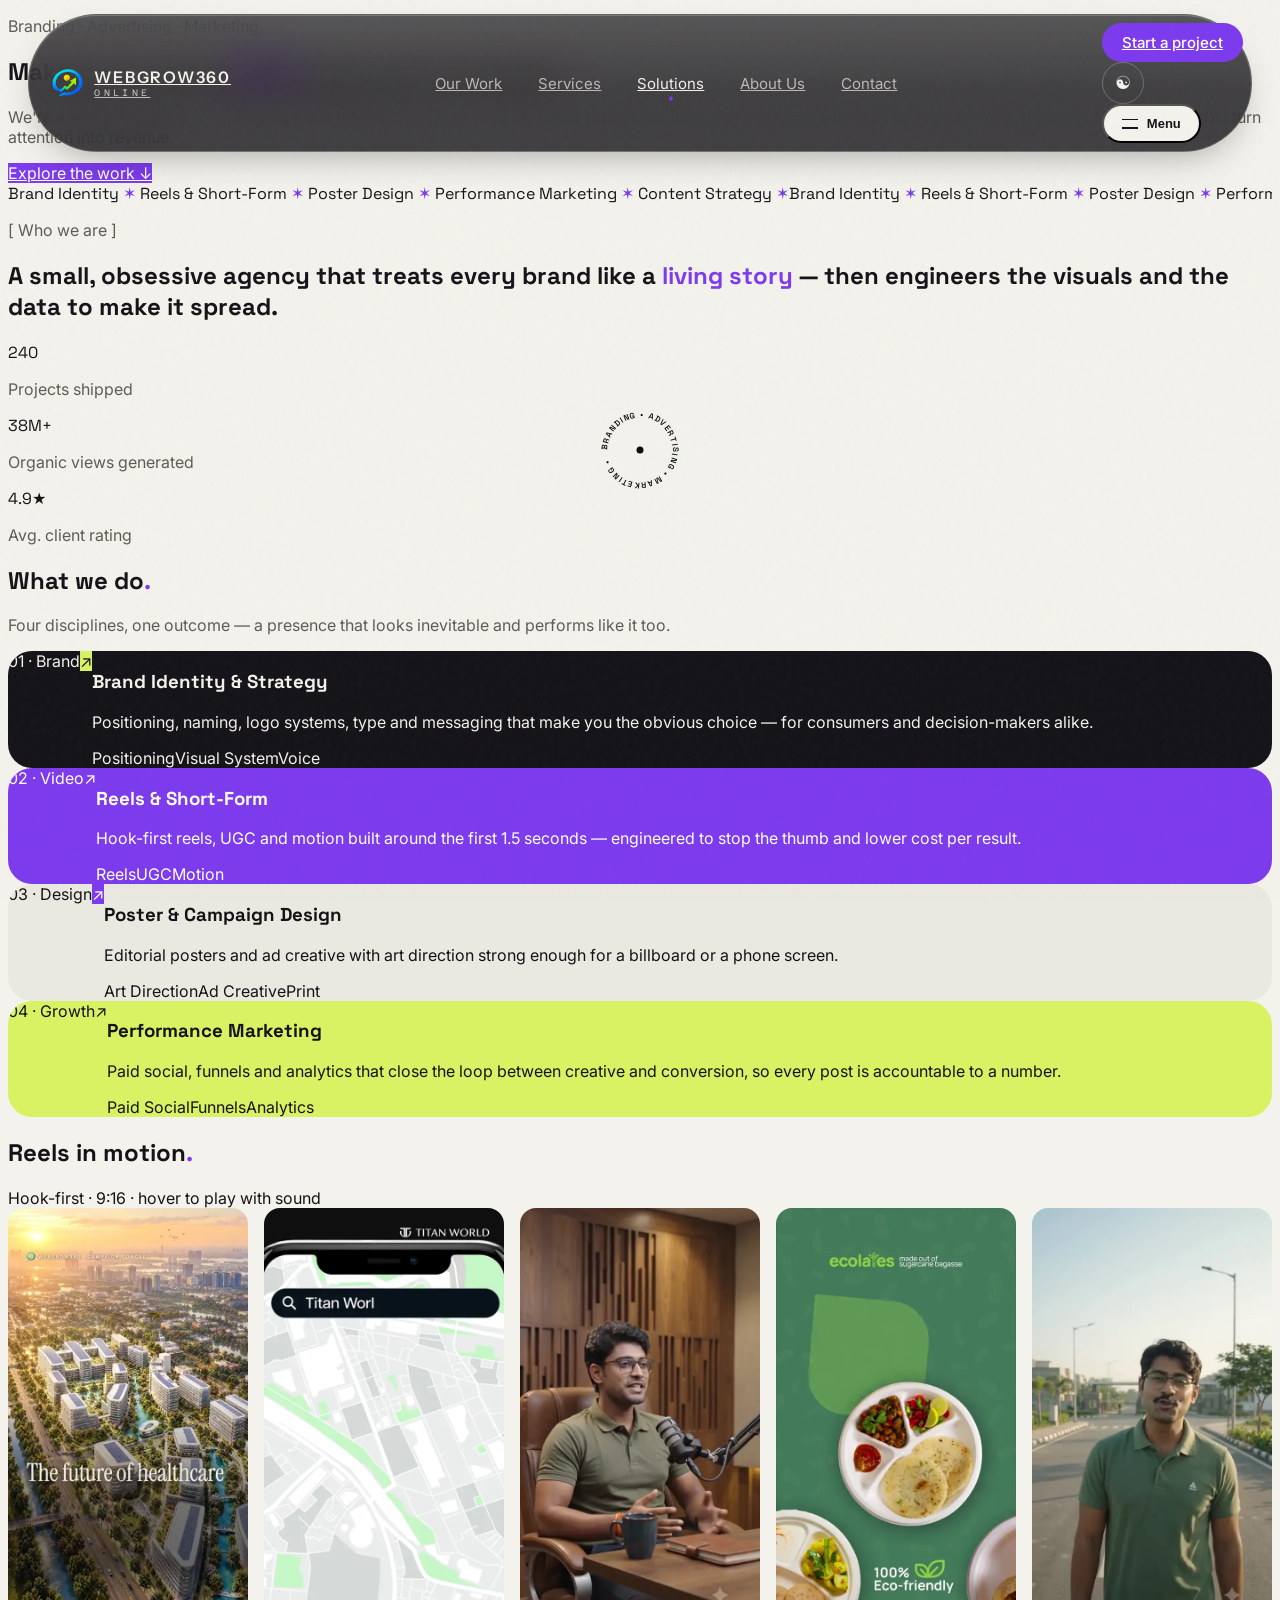
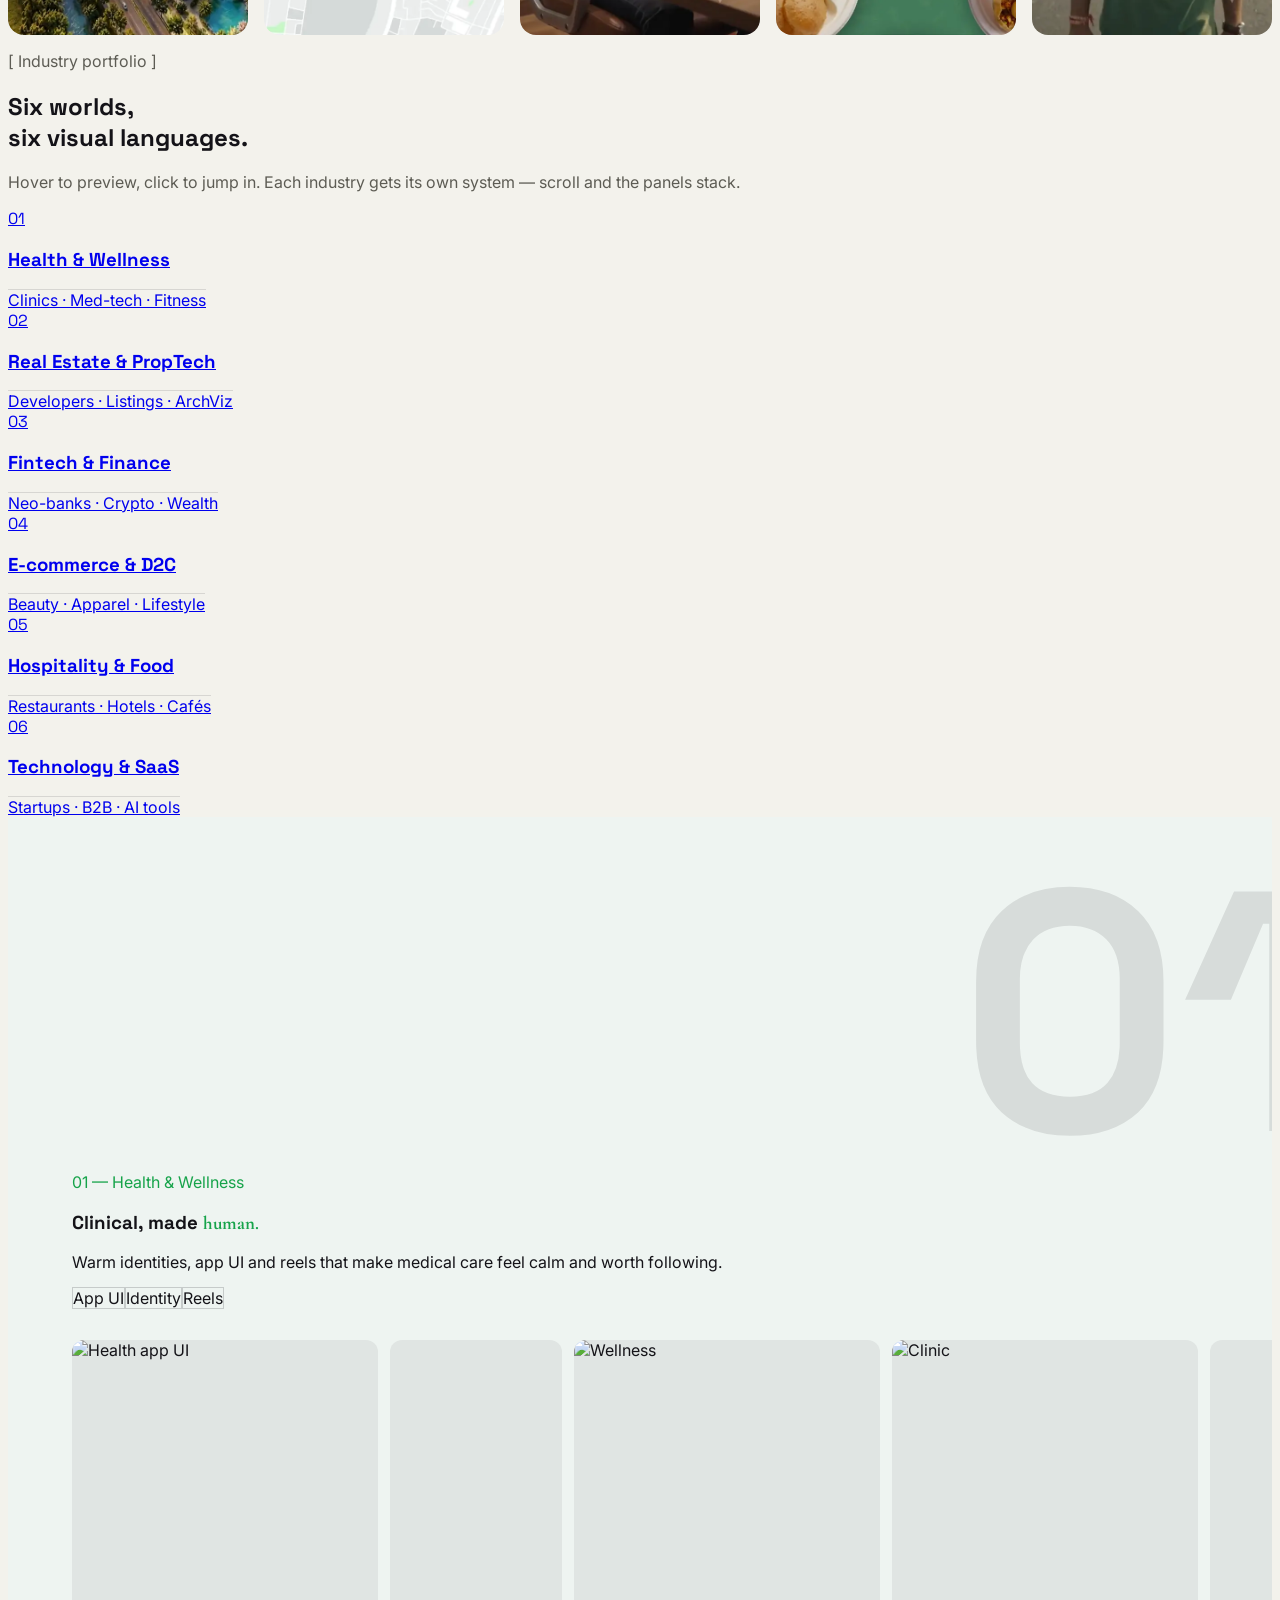
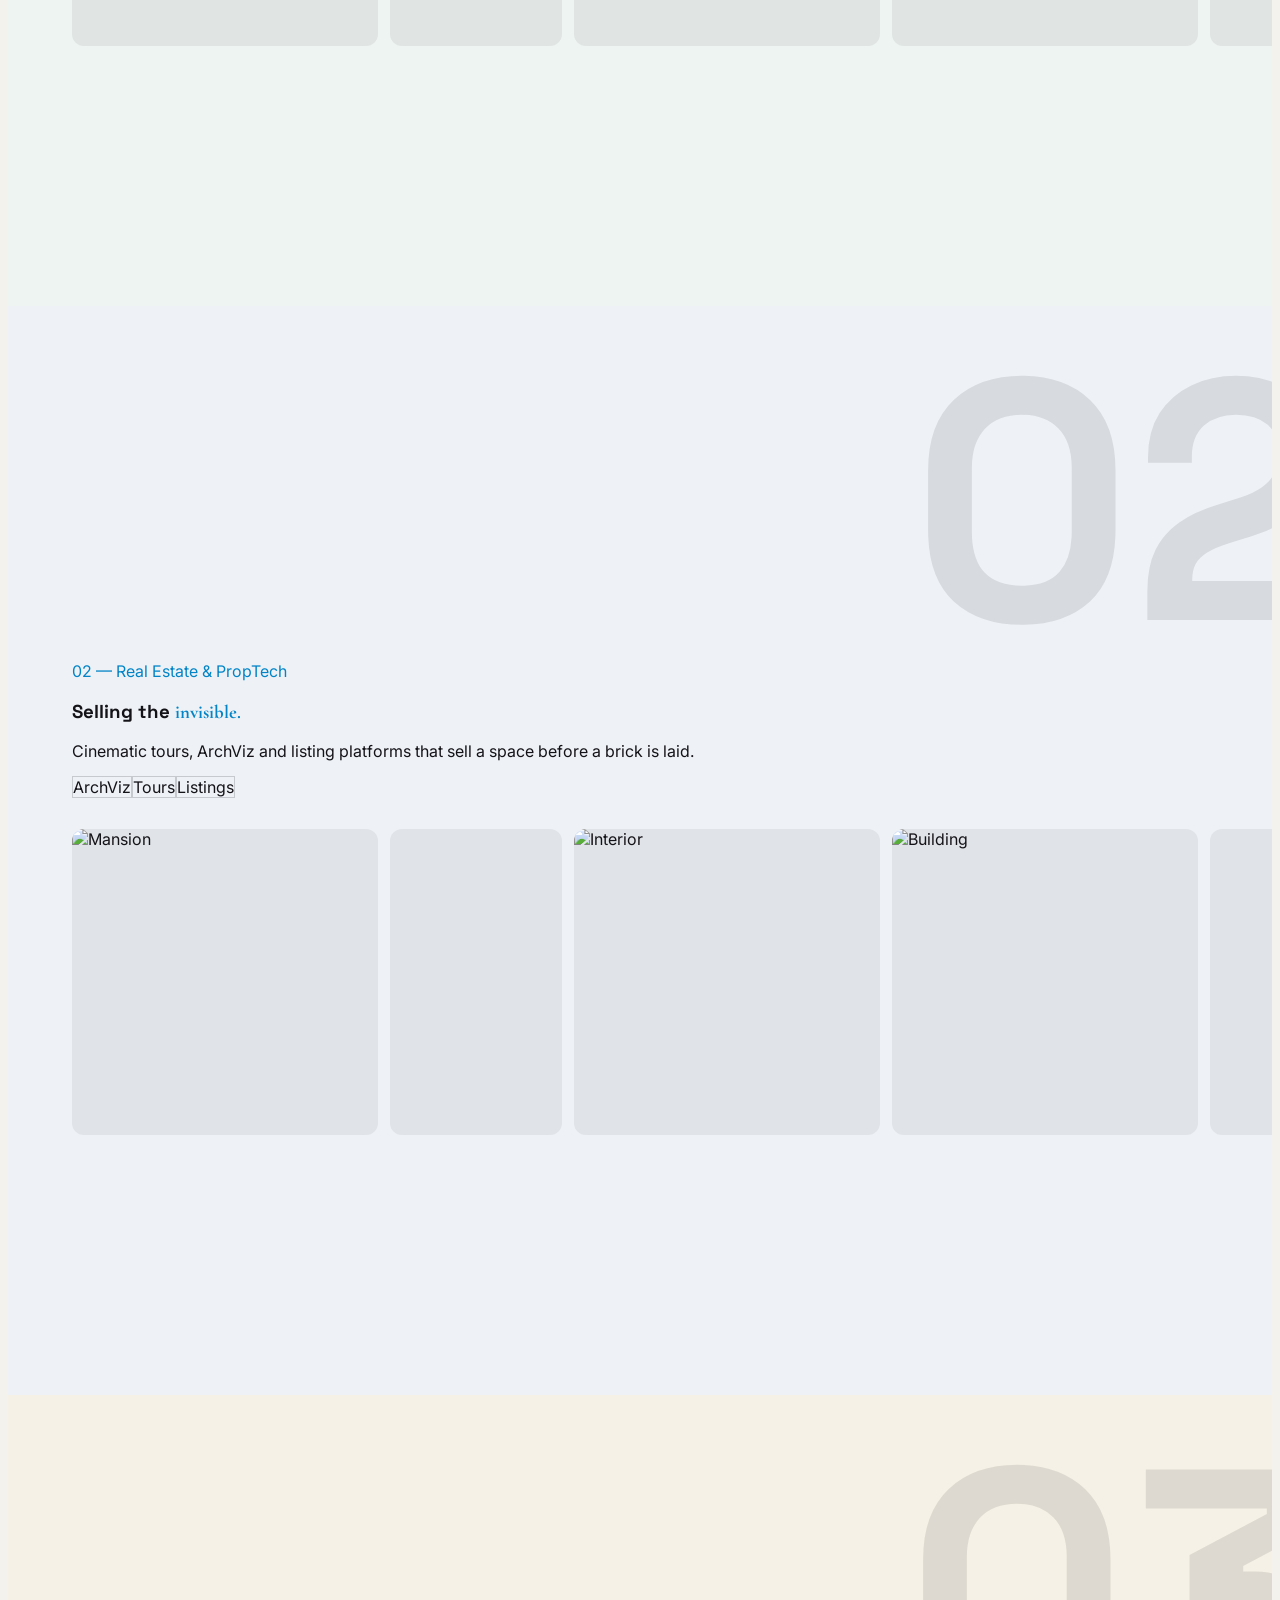
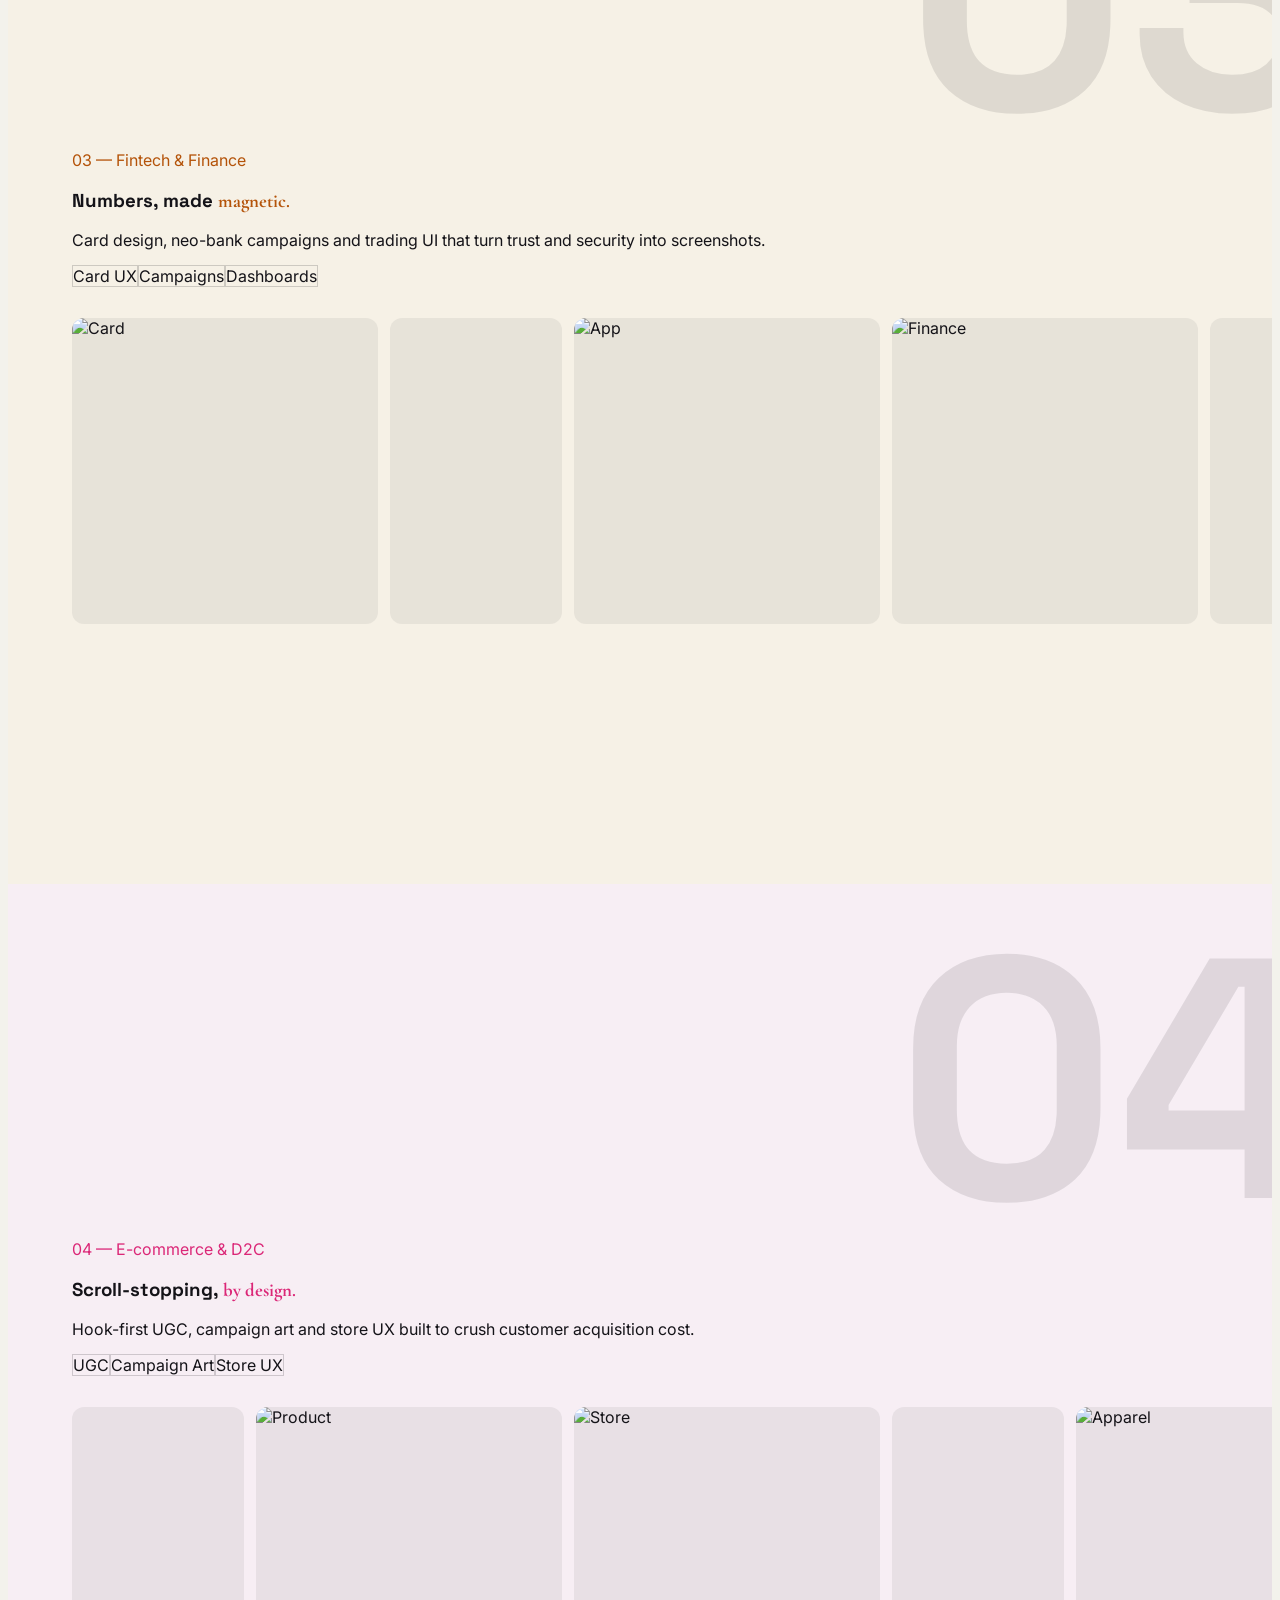
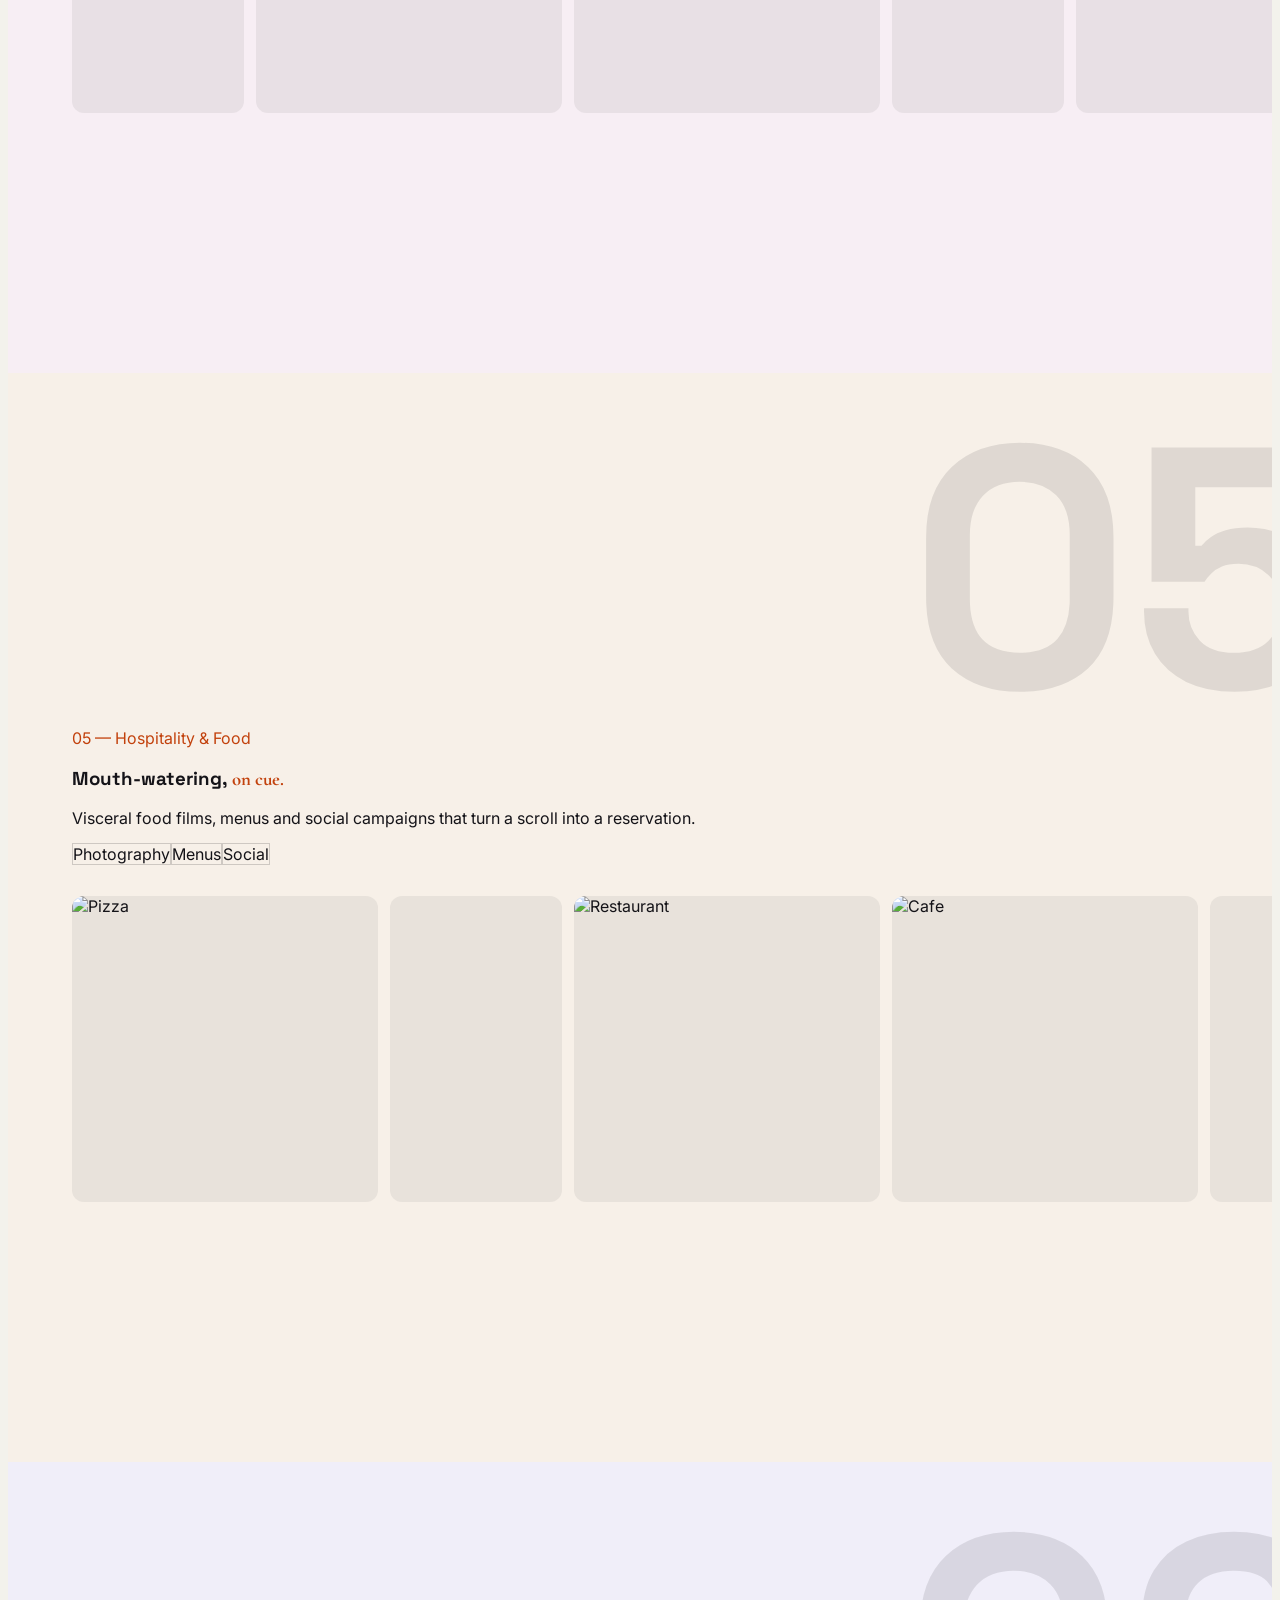
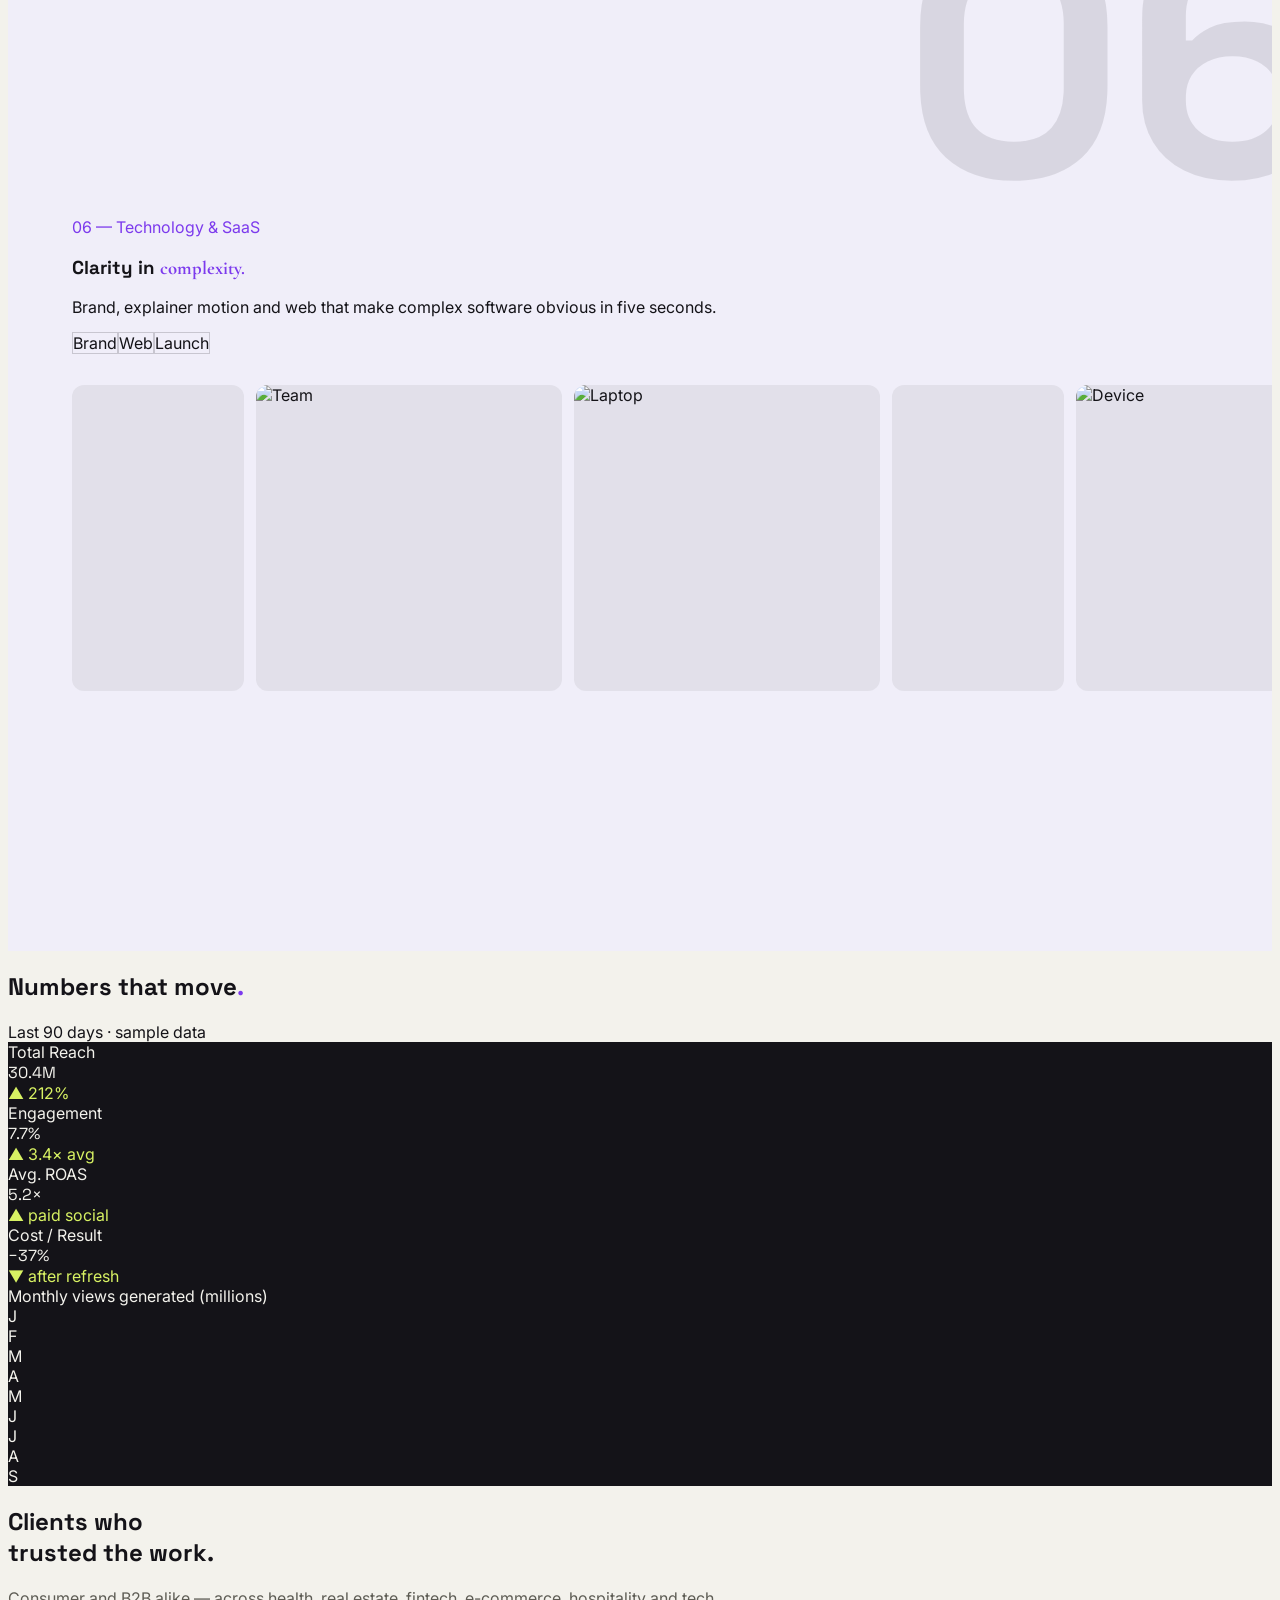
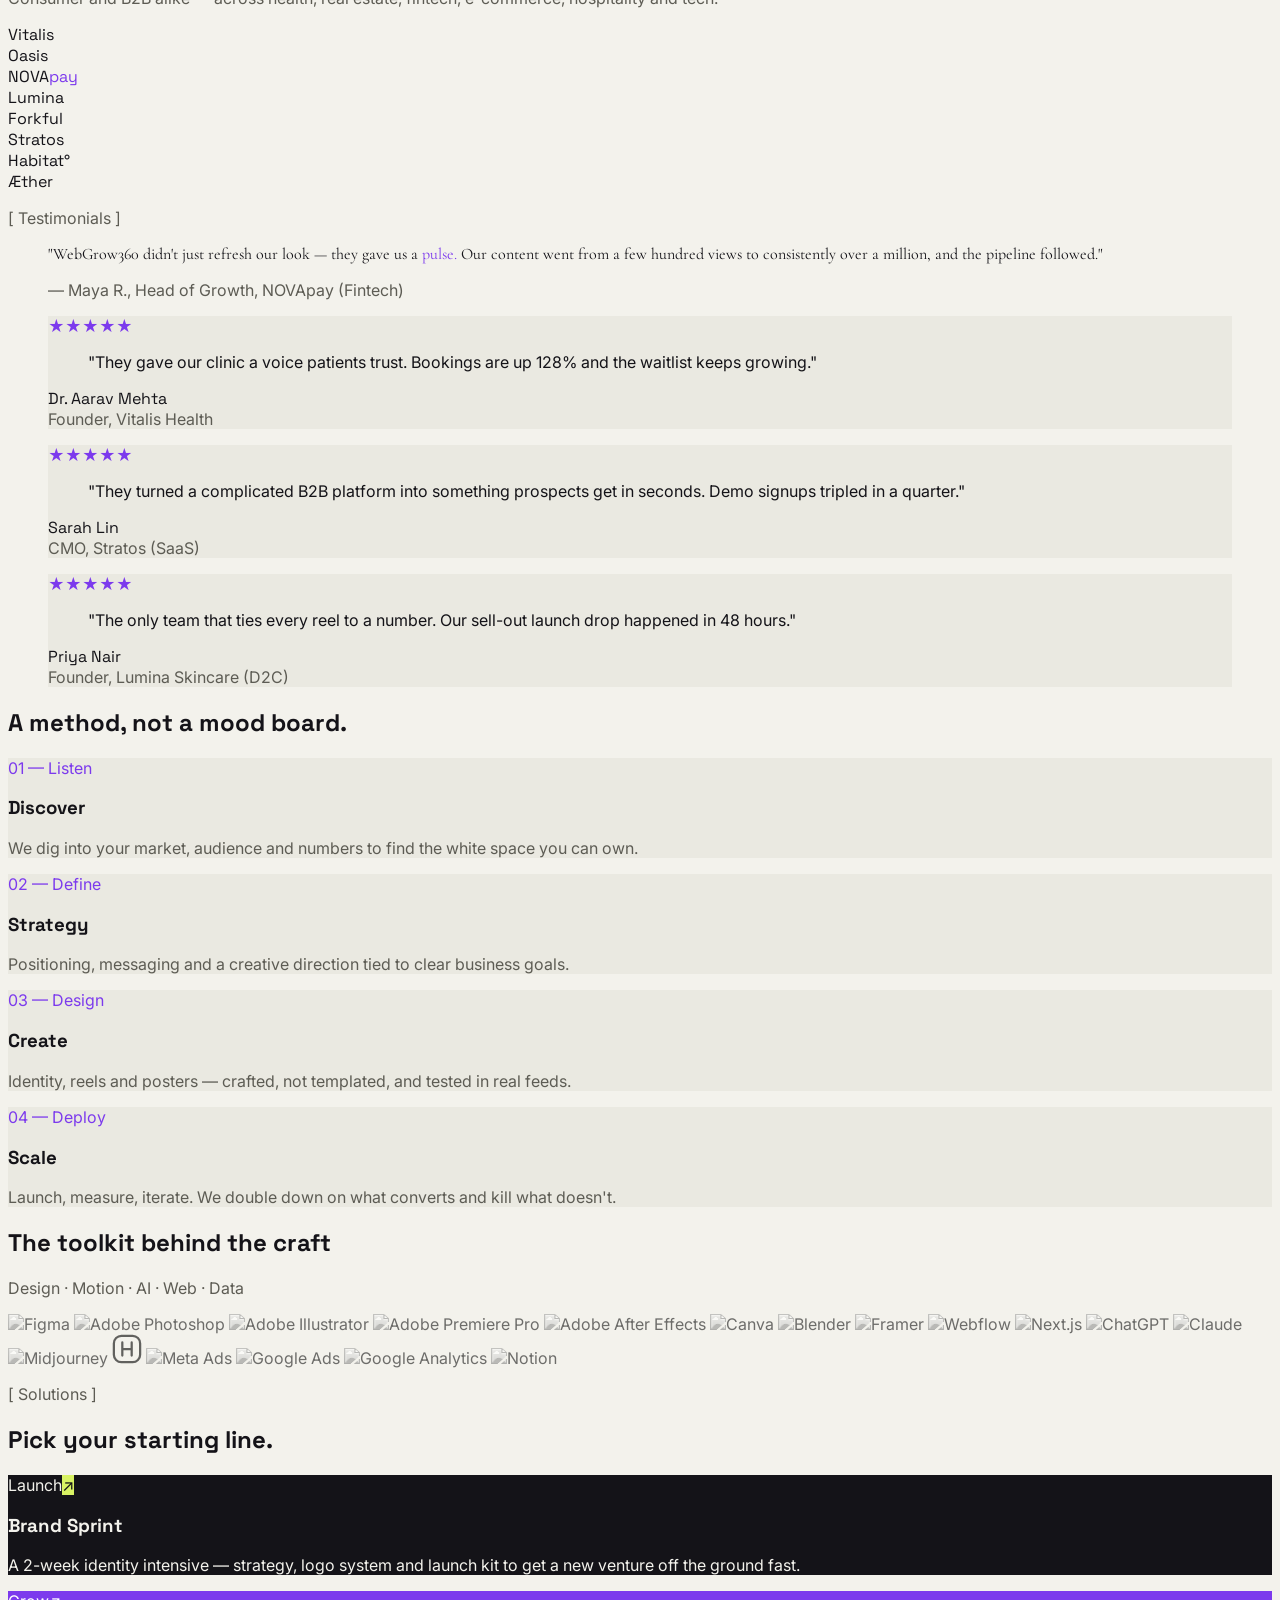
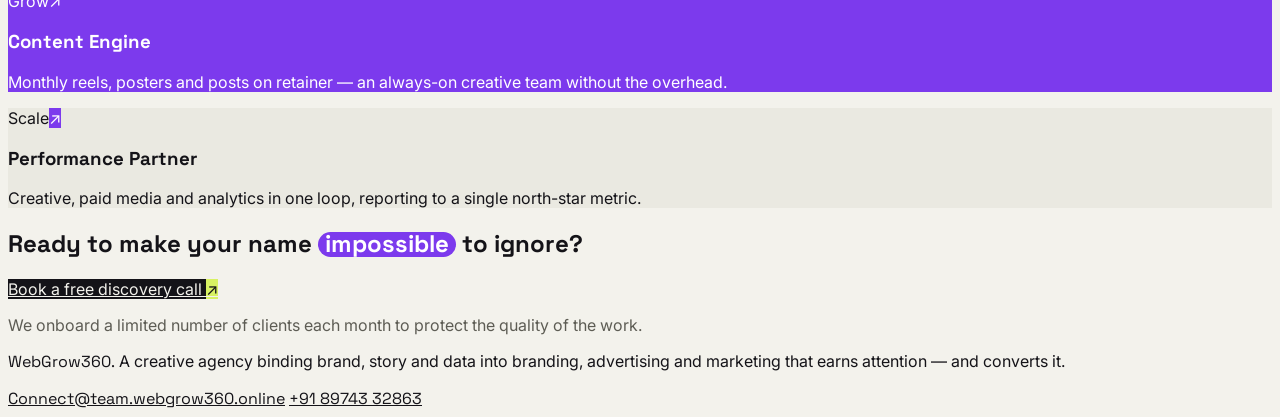
==== commit c13ffdda: "Add service pages, About page, contact form and hover-to-play reels - Four service pages linked from" ====
--- a/index.html
+++ b/index.html
@@ -98,7 +98,14 @@
   .reel-track{ display:flex; gap:16px; width:max-content; animation:reelscroll 60s linear infinite; }
   .reel-track:hover{ animation-play-state:paused; }
   .reel-card{ flex:none; width:150px; aspect-ratio:9/16; border-radius:16px; overflow:hidden; position:relative; background:var(--bg2); }
-  .reel-card video{ width:100%; height:100%; object-fit:cover; }
+  .reel-card{ cursor:pointer; outline:none; transition:transform .45s cubic-bezier(.16,1,.3,1), box-shadow .45s; }
+  .reel-card video{ width:100%; height:100%; object-fit:cover; display:block; }
+  .reel-card:hover, .reel-card:focus-visible, .reel-card.playing{ transform:translateY(-6px); box-shadow:0 26px 50px -24px rgba(0,0,0,.55); }
+  .reel-card:focus-visible{ box-shadow:0 0 0 3px var(--accent), 0 26px 50px -24px rgba(0,0,0,.55); }
+  .reel-snd{ position:absolute; left:10px; bottom:10px; padding:5px 10px; border-radius:999px; font-size:11px; font-weight:600; letter-spacing:.02em; color:#fff;
+    background:rgba(20,19,24,.55); backdrop-filter:blur(8px); -webkit-backdrop-filter:blur(8px); border:1px solid rgba(255,255,255,.2); pointer-events:none;
+    opacity:.0; transform:translateY(4px); transition:opacity .3s, transform .3s; }
+  .reel-card:hover .reel-snd, .reel-card:focus-visible .reel-snd, .reel-card.playing .reel-snd{ opacity:1; transform:none; }
   @media(min-width:768px){ .reel-card{ width:240px; } }
 
   /* Industry hover list */
@@ -143,6 +150,11 @@
 
   /* Sticky stack (Services) */
   .stack-card{ position:sticky; border-radius:24px; overflow:hidden; }
+  .svc-link{ display:flex; text-decoration:none; transition:box-shadow .4s cubic-bezier(.16,1,.3,1); }
+  .svc-link .svc-go{ transition:transform .5s cubic-bezier(.16,1,.3,1); }
+  .svc-link:hover .svc-go, .svc-link:focus-visible .svc-go{ transform:rotate(45deg) scale(1.12); }
+  .svc-link:hover{ box-shadow:0 30px 60px -30px rgba(0,0,0,.45); }
+  .svc-link:focus-visible{ outline:3px solid var(--accent); outline-offset:4px; }
 
   #soul-btn{ width:42px; height:42px; border-radius:50%; display:grid; place-items:center; position:relative; flex:none;
     border:1px solid var(--line); background:transparent; color:var(--ink); font-size:18px; line-height:1; transition:transform .5s cubic-bezier(.16,1,.3,1), background .4s, color .4s; }
@@ -266,19 +278,19 @@
 <!-- NAV -->
 <header id="site-head">
   <div class="bar">
-    <a href="#top" id="logo" class="wg-logo" data-c="link" aria-label="WEBGROW360 home">
+    <a href="#top" id="logo" class="wg-logo" data-c="link" aria-label="WEBGROW360 ONLINE — home">
       <img src="assets/webgrow360-mark.webp" alt="" aria-hidden="true">
-      <span class="wg-word"><b>WEBGROW360</b><small>ONLINE</small></span>
+      <span class="wg-word"><b>WEBGROW360</b> <small>ONLINE</small></span>
     </a>
     <nav class="nav-links" aria-label="Primary">
       <a href="#industries" class="nav-link" data-c="link">Our Work</a>
       <a href="#services" class="nav-link" data-c="link">Services</a>
       <a href="#solutions" class="nav-link" data-c="link">Solutions</a>
       <a href="about.html" class="nav-link" data-c="link">About Us</a>
-      <a href="#connect" class="nav-link" data-c="link">Contact</a>
+      <a href="contact.html" class="nav-link" data-c="link">Contact</a>
     </nav>
     <div class="flex items-center gap-2">
-      <a href="#connect" class="nav-cta" data-c="link">Start a project</a>
+      <a href="contact.html" class="nav-cta" data-c="link">Start a project</a>
       <button id="soul-btn" data-c="link" aria-label="Toggle soul mode" title="Soul mode">☯</button>
       <button id="menu-btn" data-c="link" aria-label="Open menu"><span class="bars"><span></span><span></span></span>Menu</button>
     </div>
@@ -293,10 +305,10 @@
     <a href="#services" class="menu-link" data-c="link">Services<span class="menu-idx">02</span></a>
     <a href="#solutions" class="menu-link" data-c="link">Solutions<span class="menu-idx">03</span></a>
     <a href="about.html" class="menu-link" data-c="link">About Us<span class="menu-idx">04</span></a>
-    <a href="#connect" class="menu-link" data-c="link">Contact<span class="menu-idx">05</span></a>
+    <a href="contact.html" class="menu-link" data-c="link">Contact<span class="menu-idx">05</span></a>
   </nav>
   <div class="mt-12 md:mt-16 flex flex-col md:flex-row md:items-end gap-6 md:justify-between">
-    <a href="#connect" class="inline-flex items-center gap-3 px-7 py-4 rounded-full font-semibold text-sm self-start" style="background:var(--lime);color:#141318" data-c="link">Book a free discovery call ↗</a>
+    <a href="contact.html" class="inline-flex items-center gap-3 px-7 py-4 rounded-full font-semibold text-sm self-start" style="background:var(--lime);color:#141318" data-c="link">Book a free discovery call ↗</a>
     <div class="text-sm opacity-70">
       <a href="mailto:Connect@team.webgrow360.online" class="block" data-c="link">Connect@team.webgrow360.online</a>
       <a href="tel:+918974332863" class="block mt-1" data-c="link">+91 89743 32863</a>
@@ -358,22 +370,22 @@
   </section>
   <section class="px-5 md:px-9 pb-14">
     <div class="max-w-[1200px] mx-auto" id="svc-stack">
-      <article class="stack-card p-7 md:p-11 min-h-[52vh] flex flex-col justify-between" style="top:90px; background:var(--card); color:var(--card-ink)" data-c="link">
-        <div class="flex items-center justify-between"><span class="text-xs uppercase tracking-widest opacity-60">01 · Brand</span><span class="w-10 h-10 rounded-full grid place-items-center" style="background:var(--lime);color:#141318">↗</span></div>
+      <a href="brand-identity.html" class="stack-card svc-link p-7 md:p-11 min-h-[52vh] flex flex-col justify-between" style="top:90px; background:var(--card); color:var(--card-ink)" data-c="link">
+        <div class="flex items-center justify-between"><span class="text-xs uppercase tracking-widest opacity-60">01 · Brand</span><span aria-hidden="true" class="svc-go w-10 h-10 rounded-full grid place-items-center" style="background:var(--lime);color:#141318">↗</span></div>
         <div><h3 class="display text-3xl md:text-6xl font-bold mb-3">Brand Identity &amp; Strategy</h3><p class="text-sm md:text-base opacity-75 max-w-xl mb-5">Positioning, naming, logo systems, type and messaging that make you the obvious choice — for consumers and decision-makers alike.</p><div class="flex flex-wrap gap-2 text-xs"><span class="px-3 py-1.5 rounded-full border" style="border-color:rgba(255,255,255,.2)">Positioning</span><span class="px-3 py-1.5 rounded-full border" style="border-color:rgba(255,255,255,.2)">Visual System</span><span class="px-3 py-1.5 rounded-full border" style="border-color:rgba(255,255,255,.2)">Voice</span></div></div>
-      </article>
-      <article class="stack-card p-7 md:p-11 min-h-[52vh] flex flex-col justify-between" style="top:108px; background:var(--accent); color:#fff" data-c="link">
-        <div class="flex items-center justify-between"><span class="text-xs uppercase tracking-widest opacity-80">02 · Video</span><span class="w-10 h-10 rounded-full grid place-items-center bg-white text-black">↗</span></div>
+      </a>
+      <a href="reels.html" class="stack-card svc-link p-7 md:p-11 min-h-[52vh] flex flex-col justify-between" style="top:108px; background:var(--accent); color:#fff" data-c="link">
+        <div class="flex items-center justify-between"><span class="text-xs uppercase tracking-widest opacity-80">02 · Video</span><span aria-hidden="true" class="svc-go w-10 h-10 rounded-full grid place-items-center bg-white text-black">↗</span></div>
         <div><h3 class="display text-3xl md:text-6xl font-bold mb-3">Reels &amp; Short-Form</h3><p class="text-sm md:text-base opacity-90 max-w-xl mb-5">Hook-first reels, UGC and motion built around the first 1.5 seconds — engineered to stop the thumb and lower cost per result.</p><div class="flex flex-wrap gap-2 text-xs"><span class="px-3 py-1.5 rounded-full border" style="border-color:rgba(255,255,255,.4)">Reels</span><span class="px-3 py-1.5 rounded-full border" style="border-color:rgba(255,255,255,.4)">UGC</span><span class="px-3 py-1.5 rounded-full border" style="border-color:rgba(255,255,255,.4)">Motion</span></div></div>
-      </article>
-      <article class="stack-card p-7 md:p-11 min-h-[52vh] flex flex-col justify-between border" style="top:126px; background:var(--bg2); color:var(--ink); border-color:var(--line)" data-c="link">
-        <div class="flex items-center justify-between"><span class="text-xs uppercase tracking-widest opacity-60">03 · Design</span><span class="w-10 h-10 rounded-full grid place-items-center" style="background:var(--accent);color:#fff">↗</span></div>
+      </a>
+      <a href="campaign-design.html" class="stack-card svc-link p-7 md:p-11 min-h-[52vh] flex flex-col justify-between border" style="top:126px; background:var(--bg2); color:var(--ink); border-color:var(--line)" data-c="link">
+        <div class="flex items-center justify-between"><span class="text-xs uppercase tracking-widest opacity-60">03 · Design</span><span aria-hidden="true" class="svc-go w-10 h-10 rounded-full grid place-items-center" style="background:var(--accent);color:#fff">↗</span></div>
         <div><h3 class="display text-3xl md:text-6xl font-bold mb-3">Poster &amp; Campaign Design</h3><p class="text-sm md:text-base opacity-75 max-w-xl mb-5">Editorial posters and ad creative with art direction strong enough for a billboard or a phone screen.</p><div class="flex flex-wrap gap-2 text-xs"><span class="px-3 py-1.5 rounded-full border" style="border-color:var(--line)">Art Direction</span><span class="px-3 py-1.5 rounded-full border" style="border-color:var(--line)">Ad Creative</span><span class="px-3 py-1.5 rounded-full border" style="border-color:var(--line)">Print</span></div></div>
-      </article>
-      <article class="stack-card p-7 md:p-11 min-h-[52vh] flex flex-col justify-between" style="top:144px; background:var(--lime); color:#141318" data-c="link">
-        <div class="flex items-center justify-between"><span class="text-xs uppercase tracking-widest opacity-60">04 · Growth</span><span class="w-10 h-10 rounded-full grid place-items-center bg-black text-white">↗</span></div>
+      </a>
+      <a href="performance-marketing.html" class="stack-card svc-link p-7 md:p-11 min-h-[52vh] flex flex-col justify-between" style="top:144px; background:var(--lime); color:#141318" data-c="link">
+        <div class="flex items-center justify-between"><span class="text-xs uppercase tracking-widest opacity-60">04 · Growth</span><span aria-hidden="true" class="svc-go w-10 h-10 rounded-full grid place-items-center bg-black text-white">↗</span></div>
         <div><h3 class="display text-3xl md:text-6xl font-bold mb-3">Performance Marketing</h3><p class="text-sm md:text-base opacity-75 max-w-xl mb-5">Paid social, funnels and analytics that close the loop between creative and conversion, so every post is accountable to a number.</p><div class="flex flex-wrap gap-2 text-xs"><span class="px-3 py-1.5 rounded-full border border-black/20">Paid Social</span><span class="px-3 py-1.5 rounded-full border border-black/20">Funnels</span><span class="px-3 py-1.5 rounded-full border border-black/20">Analytics</span></div></div>
-      </article>
+      </a>
     </div>
   </section>
 
@@ -381,19 +393,19 @@
   <section class="py-14 md:py-20 overflow-hidden">
     <div class="px-5 md:px-9 max-w-[1400px] mx-auto flex items-end justify-between mb-6">
       <h2 class="reveal display text-3xl md:text-5xl font-bold tracking-tight">Reels in motion<span style="color:var(--accent)">.</span></h2>
-      <span class="text-sm opacity-50 hidden sm:block">Hook-first · 9:16 · auto-playing</span>
+      <span class="text-sm opacity-50 hidden sm:block">Hook-first · 9:16 · hover to play with sound</span>
     </div>
     <div class="reel-track" id="reel-track">
-      <div class="reel-card" data-c="view" data-type="video" data-src="https://assets.mixkit.co/videos/preview/mixkit-woman-applying-lotion-on-her-face-in-front-of-a-39832-large.mp4"><video autoplay loop muted playsinline><source src="https://assets.mixkit.co/videos/preview/mixkit-woman-applying-lotion-on-her-face-in-front-of-a-39832-large.mp4" type="video/mp4"></video></div>
-      <div class="reel-card" data-c="view" data-type="video" data-src="https://assets.mixkit.co/videos/preview/mixkit-preparing-a-tasty-burger-with-cheese-and-bacon-41804-large.mp4"><video autoplay loop muted playsinline><source src="https://assets.mixkit.co/videos/preview/mixkit-preparing-a-tasty-burger-with-cheese-and-bacon-41804-large.mp4" type="video/mp4"></video></div>
-      <div class="reel-card" data-c="view" data-type="video" data-src="https://assets.mixkit.co/videos/preview/mixkit-financial-trading-numbers-and-graphs-3037-large.mp4"><video autoplay loop muted playsinline><source src="https://assets.mixkit.co/videos/preview/mixkit-financial-trading-numbers-and-graphs-3037-large.mp4" type="video/mp4"></video></div>
-      <div class="reel-card" data-c="view" data-type="video" data-src="https://assets.mixkit.co/videos/preview/mixkit-modern-architecture-building-in-the-city-4384-large.mp4"><video autoplay loop muted playsinline><source src="https://assets.mixkit.co/videos/preview/mixkit-modern-architecture-building-in-the-city-4384-large.mp4" type="video/mp4"></video></div>
-      <div class="reel-card" data-c="view" data-type="video" data-src="https://assets.mixkit.co/videos/preview/mixkit-medical-animation-of-dna-strands-3064-large.mp4"><video autoplay loop muted playsinline><source src="https://assets.mixkit.co/videos/preview/mixkit-medical-animation-of-dna-strands-3064-large.mp4" type="video/mp4"></video></div>
-      <div class="reel-card" data-c="view" data-type="video" data-src="https://assets.mixkit.co/videos/preview/mixkit-close-up-of-dj-equipment-with-flashing-lights-9092-large.mp4"><video autoplay loop muted playsinline><source src="https://assets.mixkit.co/videos/preview/mixkit-close-up-of-dj-equipment-with-flashing-lights-9092-large.mp4" type="video/mp4"></video></div>
-      <div class="reel-card" data-c="view" data-type="video" data-src="https://assets.mixkit.co/videos/preview/mixkit-abstract-technology-connection-background-1353-large.mp4"><video autoplay loop muted playsinline><source src="https://assets.mixkit.co/videos/preview/mixkit-abstract-technology-connection-background-1353-large.mp4" type="video/mp4"></video></div>
-      <div class="reel-card" data-c="view" data-type="video" data-src="https://assets.mixkit.co/videos/preview/mixkit-tree-with-yellow-flowers-1173-large.mp4"><video autoplay loop muted playsinline><source src="https://assets.mixkit.co/videos/preview/mixkit-tree-with-yellow-flowers-1173-large.mp4" type="video/mp4"></video></div>
-      <div class="reel-card" data-c="view" data-type="video" data-src="https://assets.mixkit.co/videos/preview/mixkit-preparing-a-tasty-burger-with-cheese-and-bacon-41804-large.mp4"><video autoplay loop muted playsinline><source src="https://assets.mixkit.co/videos/preview/mixkit-preparing-a-tasty-burger-with-cheese-and-bacon-41804-large.mp4" type="video/mp4"></video></div>
-      <div class="reel-card" data-c="view" data-type="video" data-src="https://assets.mixkit.co/videos/preview/mixkit-financial-trading-numbers-and-graphs-3037-large.mp4"><video autoplay loop muted playsinline><source src="https://assets.mixkit.co/videos/preview/mixkit-financial-trading-numbers-and-graphs-3037-large.mp4" type="video/mp4"></video></div>
+      <div class="reel-card" data-c="view" tabindex="0" role="button" aria-label="Play reel: The future of healthcare — township launch film"><video src="assets/reels/reel-1.mp4" poster="assets/reels/reel-1.webp" preload="none" loop playsinline></video><span class="reel-snd" aria-hidden="true">Hover to play</span></div>
+      <div class="reel-card" data-c="view" tabindex="0" role="button" aria-label="Play reel: Titan World — app launch reel"><video src="assets/reels/reel-2.mp4" poster="assets/reels/reel-2.webp" preload="none" loop playsinline></video><span class="reel-snd" aria-hidden="true">Hover to play</span></div>
+      <div class="reel-card" data-c="view" tabindex="0" role="button" aria-label="Play reel: Founder podcast — talking-head reel"><video src="assets/reels/reel-3.mp4" poster="assets/reels/reel-3.webp" preload="none" loop playsinline></video><span class="reel-snd" aria-hidden="true">Hover to play</span></div>
+      <div class="reel-card" data-c="view" tabindex="0" role="button" aria-label="Play reel: Ecoleaves — eco-friendly tableware reel"><video src="assets/reels/reel-4.mp4" poster="assets/reels/reel-4.webp" preload="none" loop playsinline></video><span class="reel-snd" aria-hidden="true">Hover to play</span></div>
+      <div class="reel-card" data-c="view" tabindex="0" role="button" aria-label="Play reel: On-location presenter reel"><video src="assets/reels/reel-5.mp4" poster="assets/reels/reel-5.webp" preload="none" loop playsinline></video><span class="reel-snd" aria-hidden="true">Hover to play</span></div>
+      <div class="reel-card" data-c="view" tabindex="0" role="button" aria-label="Play reel: Residential project walkthrough reel"><video src="assets/reels/reel-6.mp4" poster="assets/reels/reel-6.webp" preload="none" loop playsinline></video><span class="reel-snd" aria-hidden="true">Hover to play</span></div>
+      <div class="reel-card" data-c="view" tabindex="0" role="button" aria-label="Play reel: Snack on Loop — snack brand reel"><video src="assets/reels/reel-7.mp4" poster="assets/reels/reel-7.webp" preload="none" loop playsinline></video><span class="reel-snd" aria-hidden="true">Hover to play</span></div>
+      <div class="reel-card" data-c="view" tabindex="0" role="button" aria-label="Play reel: Caiva — product walkthrough reel"><video src="assets/reels/reel-8.mp4" poster="assets/reels/reel-8.webp" preload="none" loop playsinline></video><span class="reel-snd" aria-hidden="true">Hover to play</span></div>
+      <div class="reel-card" data-c="view" tabindex="0" role="button" aria-label="Play reel: Floor sweeper — warehouse product demo"><video src="assets/reels/reel-9.mp4" poster="assets/reels/reel-9.webp" preload="none" loop playsinline></video><span class="reel-snd" aria-hidden="true">Hover to play</span></div>
+      <div class="reel-card" data-c="view" tabindex="0" role="button" aria-label="Play reel: Yummy Fried Chicken — menu reel"><video src="assets/reels/reel-10.mp4" poster="assets/reels/reel-10.webp" preload="none" loop playsinline></video><span class="reel-snd" aria-hidden="true">Hover to play</span></div>
     </div>
   </section>
 
@@ -713,7 +725,7 @@
   <section id="connect" class="px-5 md:px-9 py-20 md:py-28 text-center">
     <div class="max-w-[1000px] mx-auto">
       <h2 class="reveal display text-4xl md:text-[6vw] font-bold leading-[0.95] md:leading-[0.92] tracking-tight">Ready to make your name <span class="pill">impossible</span> to ignore?</h2>
-      <a href="mailto:Connect@team.webgrow360.online?subject=Discovery%20Call" class="reveal group inline-flex items-center gap-3 mt-10 px-8 py-4 md:px-10 md:py-5 rounded-full font-semibold text-base md:text-lg" style="background:var(--ink);color:var(--bg)" data-c="link">
+      <a href="contact.html" class="reveal group inline-flex items-center gap-3 mt-10 px-8 py-4 md:px-10 md:py-5 rounded-full font-semibold text-base md:text-lg" style="background:var(--ink);color:var(--bg)" data-c="link">
         Book a free discovery call <span class="w-7 h-7 rounded-full grid place-items-center transition-transform duration-500 group-hover:rotate-45" style="background:var(--lime);color:#141318">↗</span>
       </a>
       <p class="reveal mt-8 text-sm max-w-md mx-auto" style="color:var(--soft)">We onboard a limited number of clients each month to protect the quality of the work.</p>
@@ -970,6 +982,52 @@
   }
 
   var rt=document.getElementById('reel-track'); if(rt){ rt.innerHTML += rt.innerHTML; }
+
+  // Reels: a reel plays only while it is hovered (or focused / tapped), one at a time, with sound.
+  // Browsers block sound until the visitor has clicked or tapped the page once, so until then the
+  // reel plays muted and a click on it switches the sound on.
+  (function(){
+    if(!rt) return;
+    var cards=[].slice.call(rt.querySelectorAll('.reel-card')), half=cards.length/2, current=null;
+    var canHover=window.matchMedia('(hover: hover)').matches;
+    cards.forEach(function(c,i){ if(i>=half){ c.setAttribute('aria-hidden','true'); c.tabIndex=-1; } });   // loop copies
+    function label(card){ var v=card.querySelector('video'), b=card.querySelector('.reel-snd'); if(b) b.textContent = v.paused ? (canHover?'Hover to play':'Tap to play') : (v.muted ? 'Click for sound' : 'Sound on'); }
+    function stop(card){ var v=card.querySelector('video'); v.pause(); card.classList.remove('playing'); if(current===card) current=null; label(card); }
+    function start(card){
+      var v=card.querySelector('video');
+      if(current && current!==card) stop(current);
+      current=card; card.classList.add('playing');
+      v.muted=false;
+      var p=v.play();
+      if(p && p.then){ p.then(function(){ label(card); }, function(err){
+        // only fall back to muted playback when sound was blocked and this reel is still the hovered one
+        // (an AbortError just means the visitor moved on before play() resolved)
+        if(err && err.name==='NotAllowedError' && current===card){ v.muted=true; v.play().then(function(){ if(current!==card) stop(card); label(card); }, function(){}); }
+        label(card);
+      }); }
+      label(card);
+    }
+    cards.forEach(function(card){
+      var v=card.querySelector('video');
+      v.addEventListener('playing',function(){ label(card); }); v.addEventListener('volumechange',function(){ label(card); });
+      if(canHover){
+        card.addEventListener('mouseenter',function(){ start(card); });
+        card.addEventListener('mouseleave',function(){ stop(card); });
+      }
+      card.addEventListener('focus',function(){ if(canHover) start(card); });
+      card.addEventListener('blur',function(){ if(current===card) stop(card); });
+      function toggle(){
+        if(current!==card || v.paused){ start(card); return; }       // touch: tap to play
+        if(v.muted){ v.muted=false; return; }                           // click turns the sound on
+        if(canHover){ v.muted=true; } else { stop(card); }             // second click mutes (touch: stops)
+      }
+      card.addEventListener('click',toggle);
+      card.addEventListener('keydown',function(e){ if(e.key==='Enter'||e.key===' '){ e.preventDefault(); toggle(); } });
+    });
+    // pause if the reels scroll out of view or the tab is hidden
+    if('IntersectionObserver' in window){ new IntersectionObserver(function(en){ if(!en[0].isIntersecting && current) stop(current); }).observe(rt); }
+    document.addEventListener('visibilitychange',function(){ if(document.hidden && current) stop(current); });
+  })();
 
   var peek=document.getElementById('peek'), imgs=[], pIdx=0, pTimer=null, pOn=false;
   document.querySelectorAll('.ind-row').forEach(function(row){
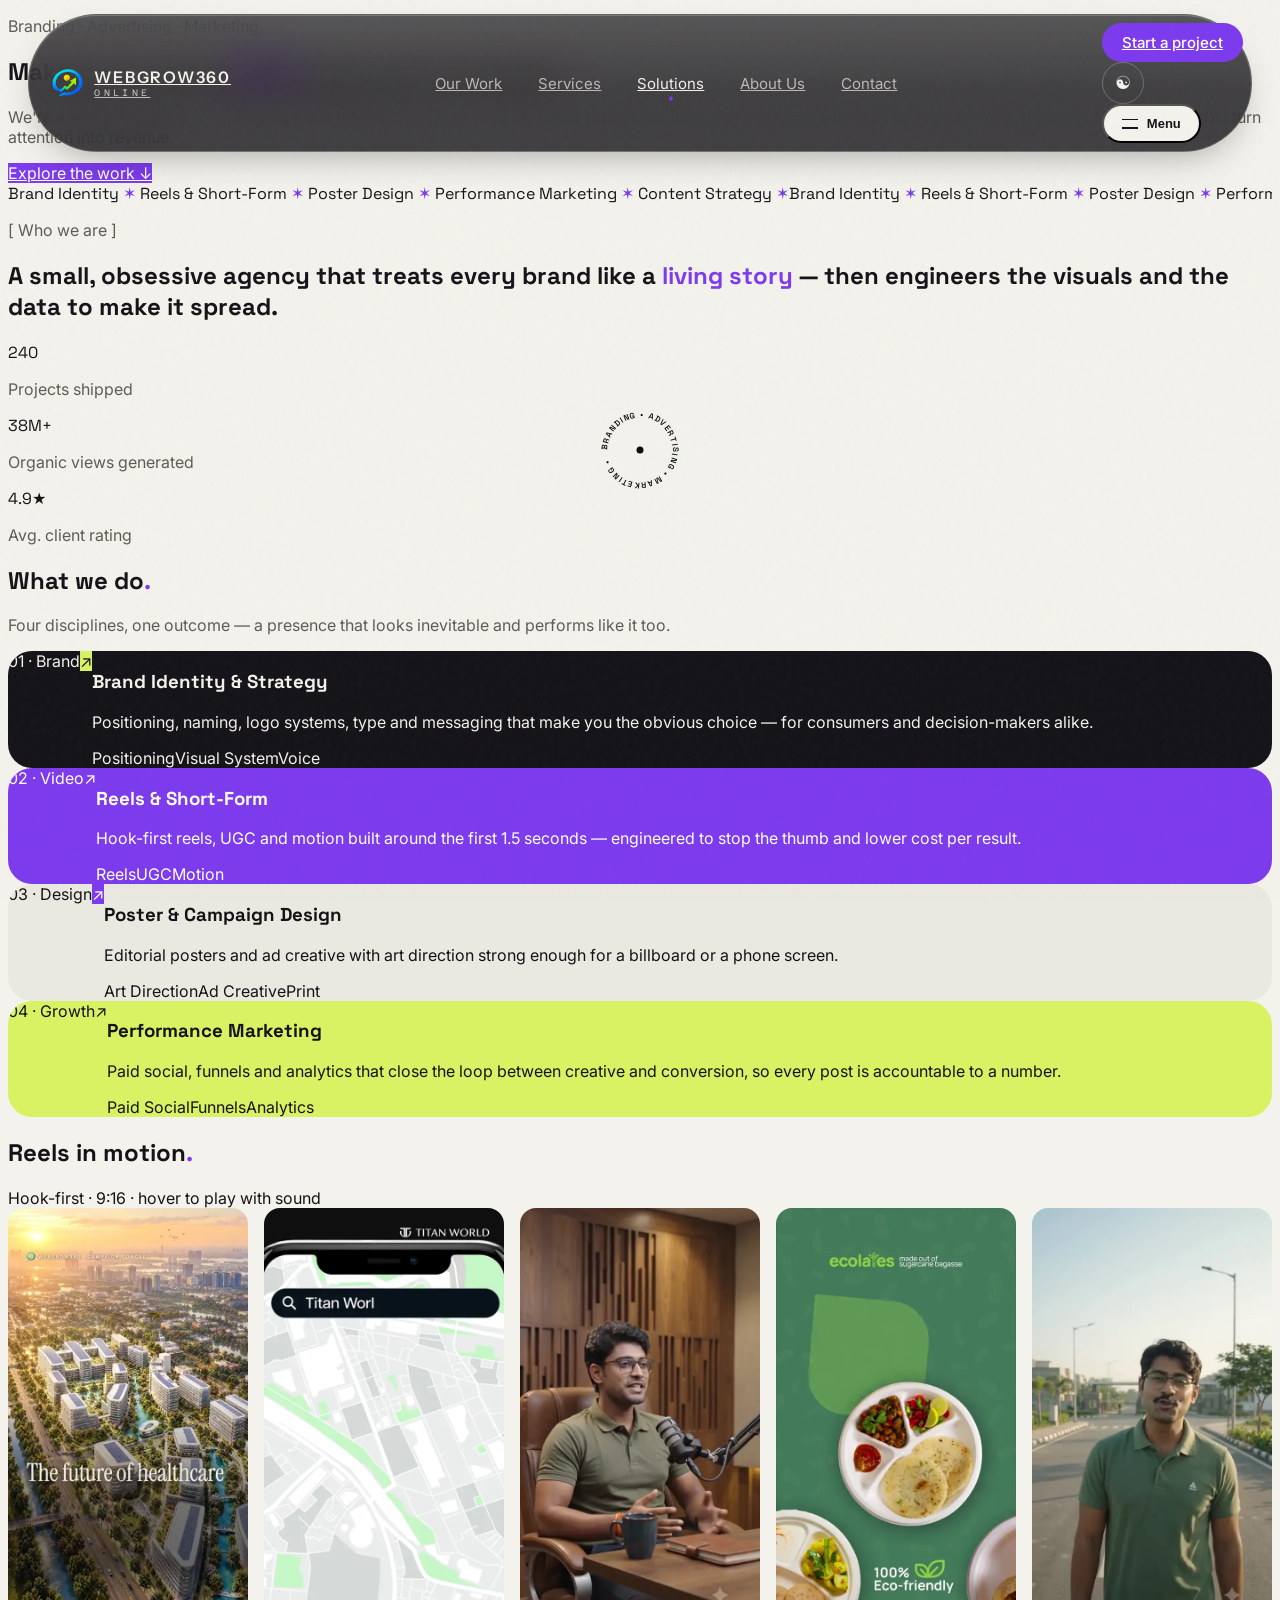
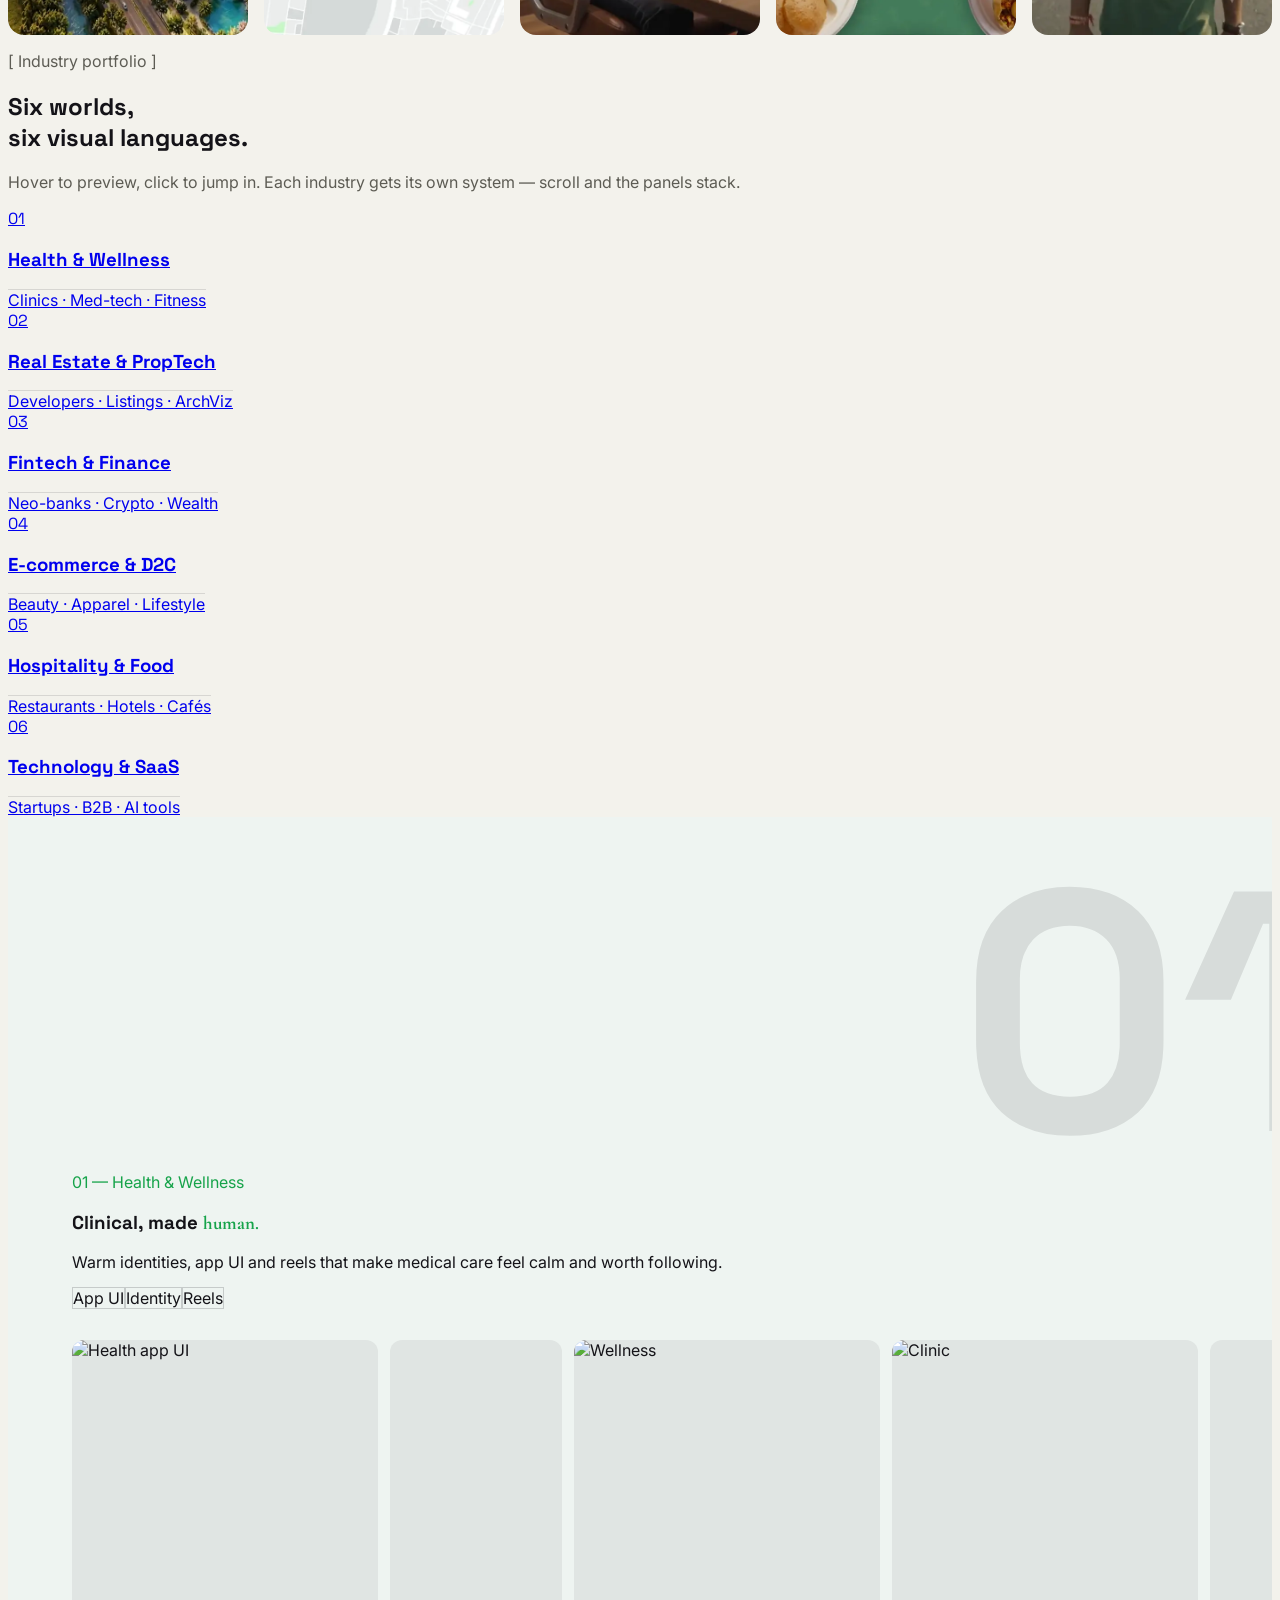
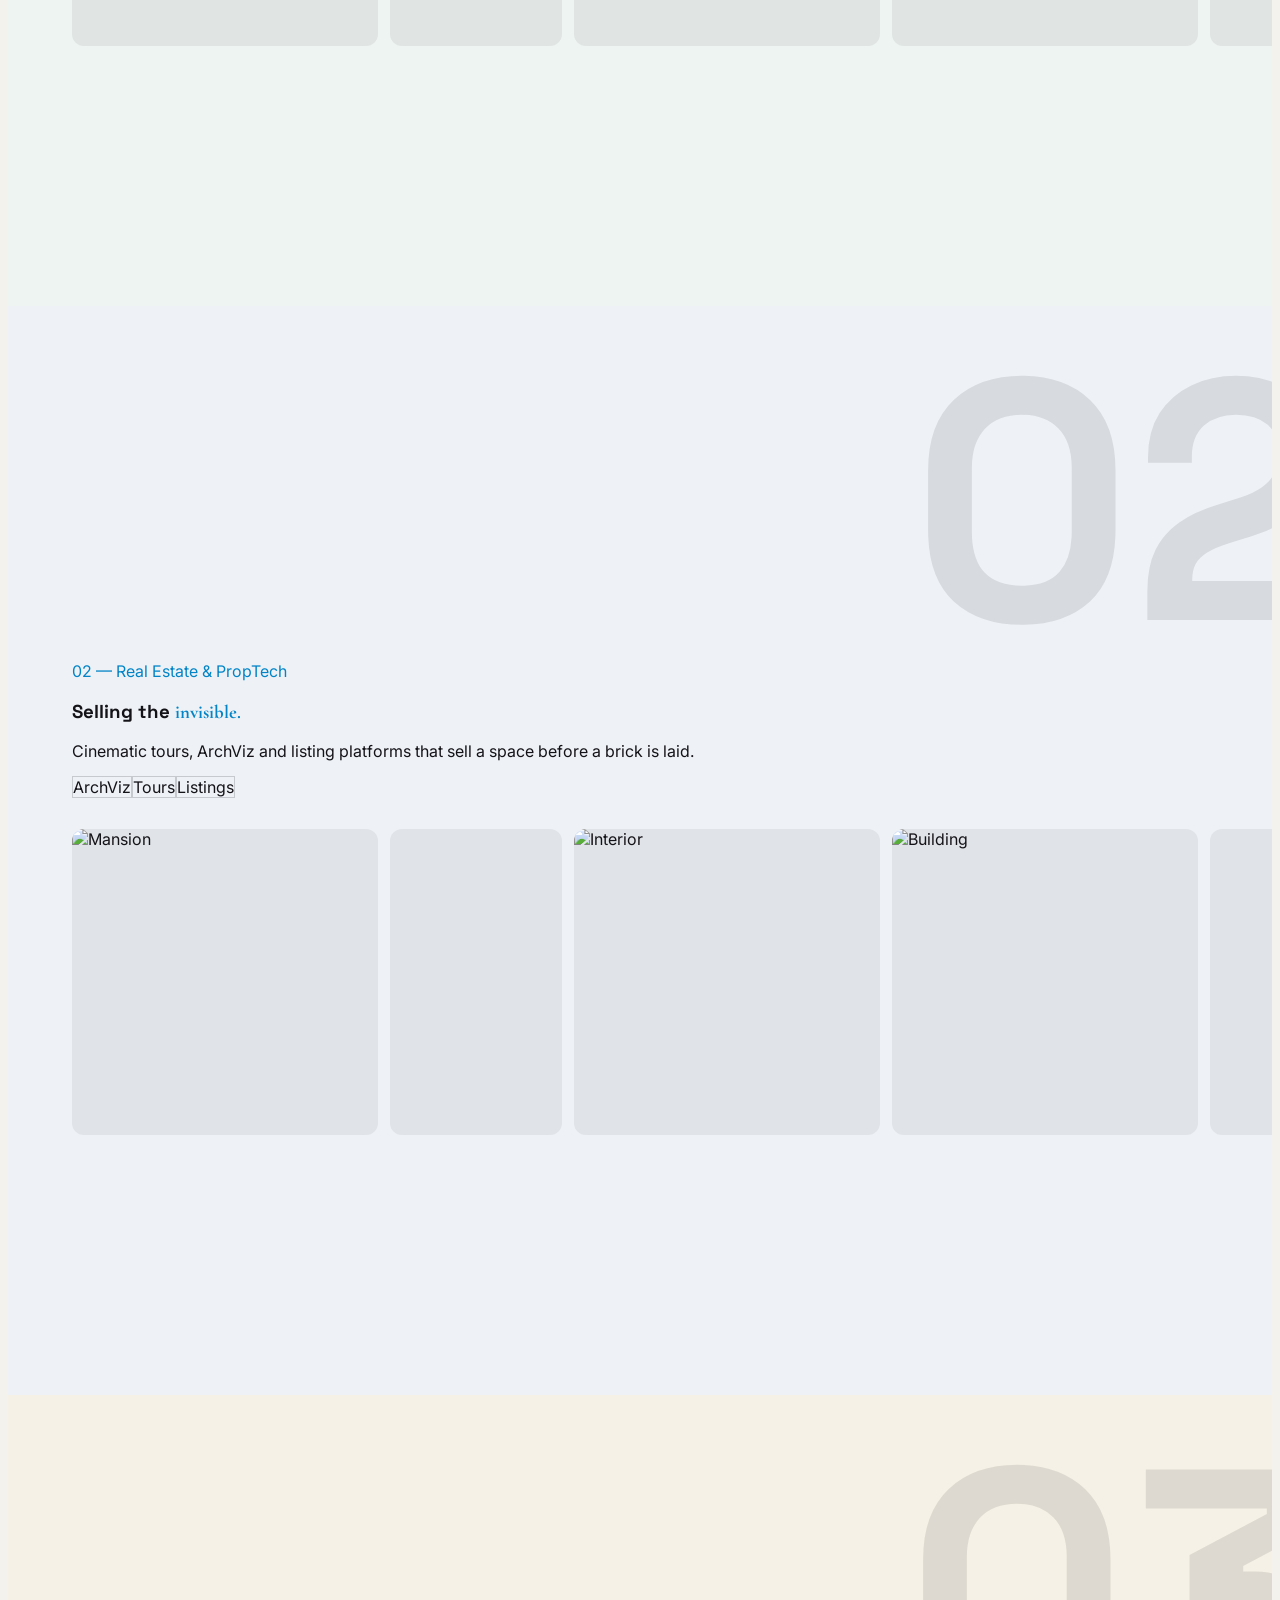
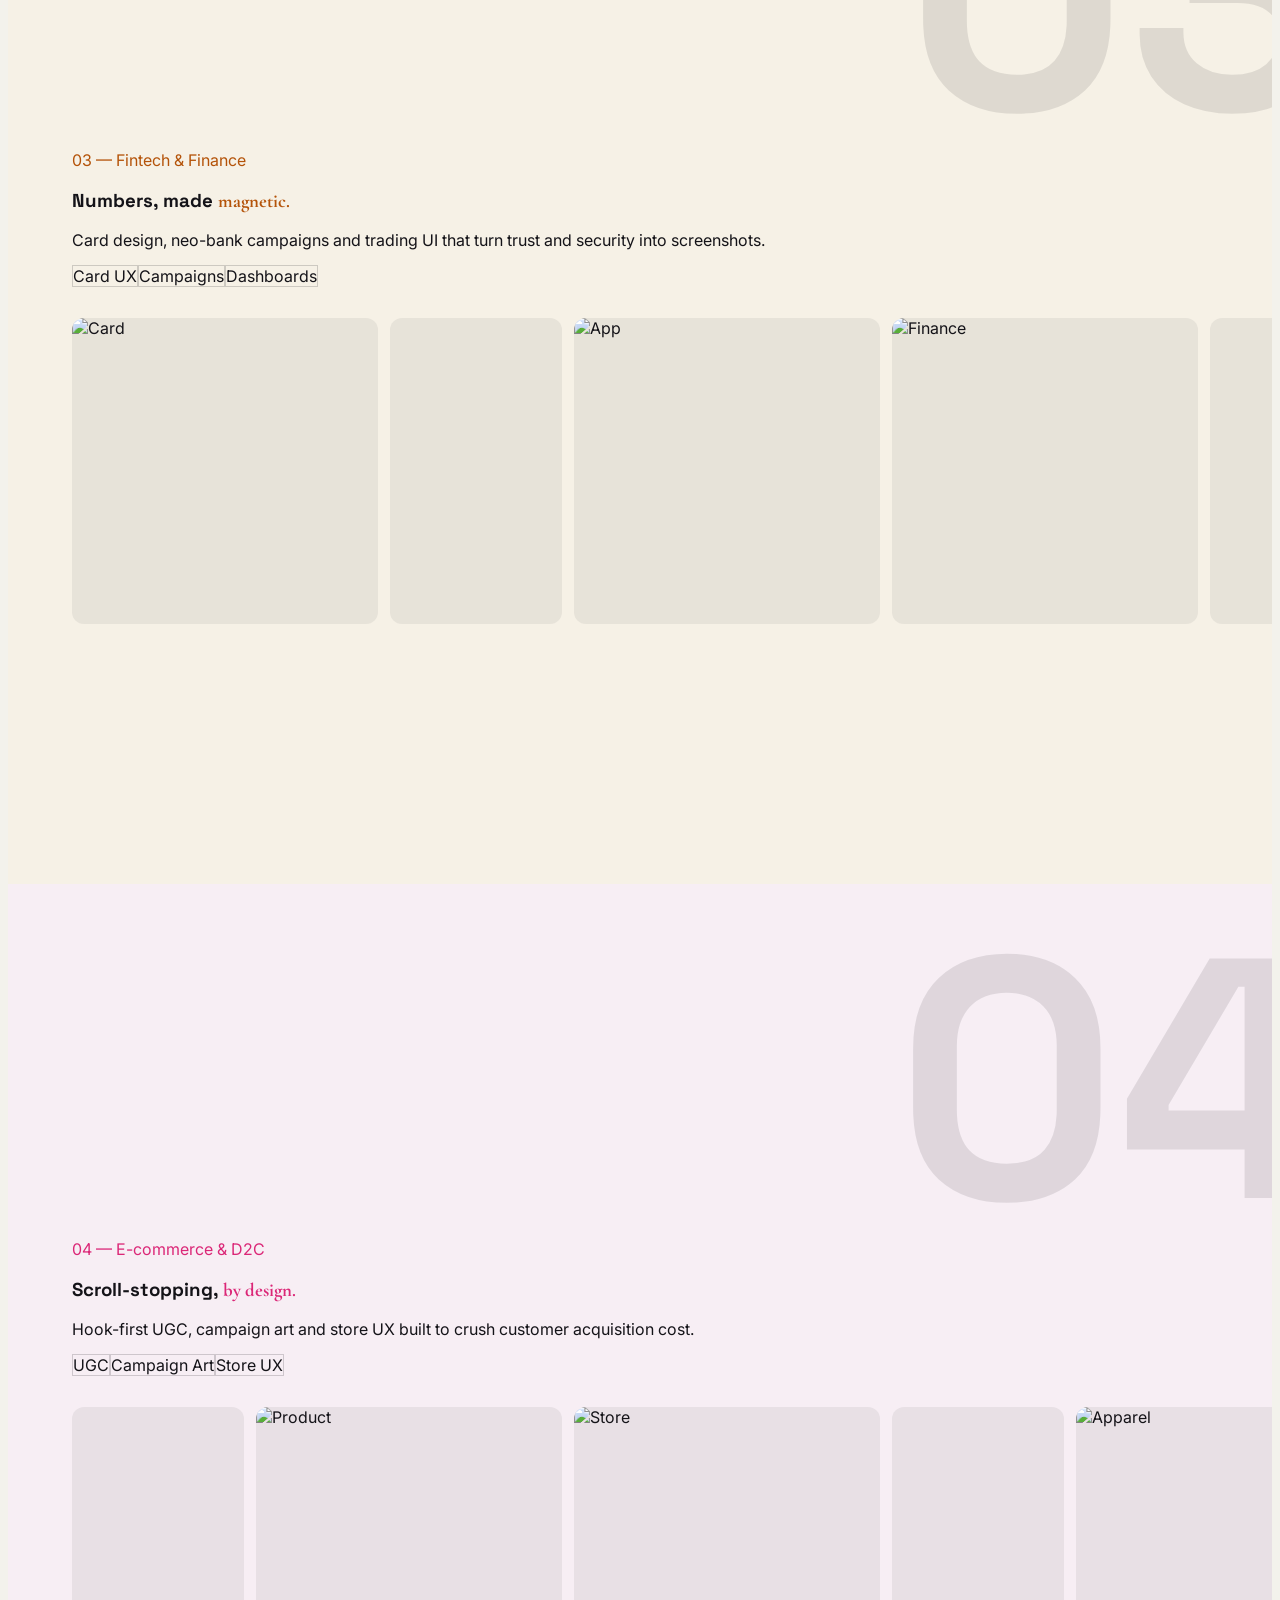
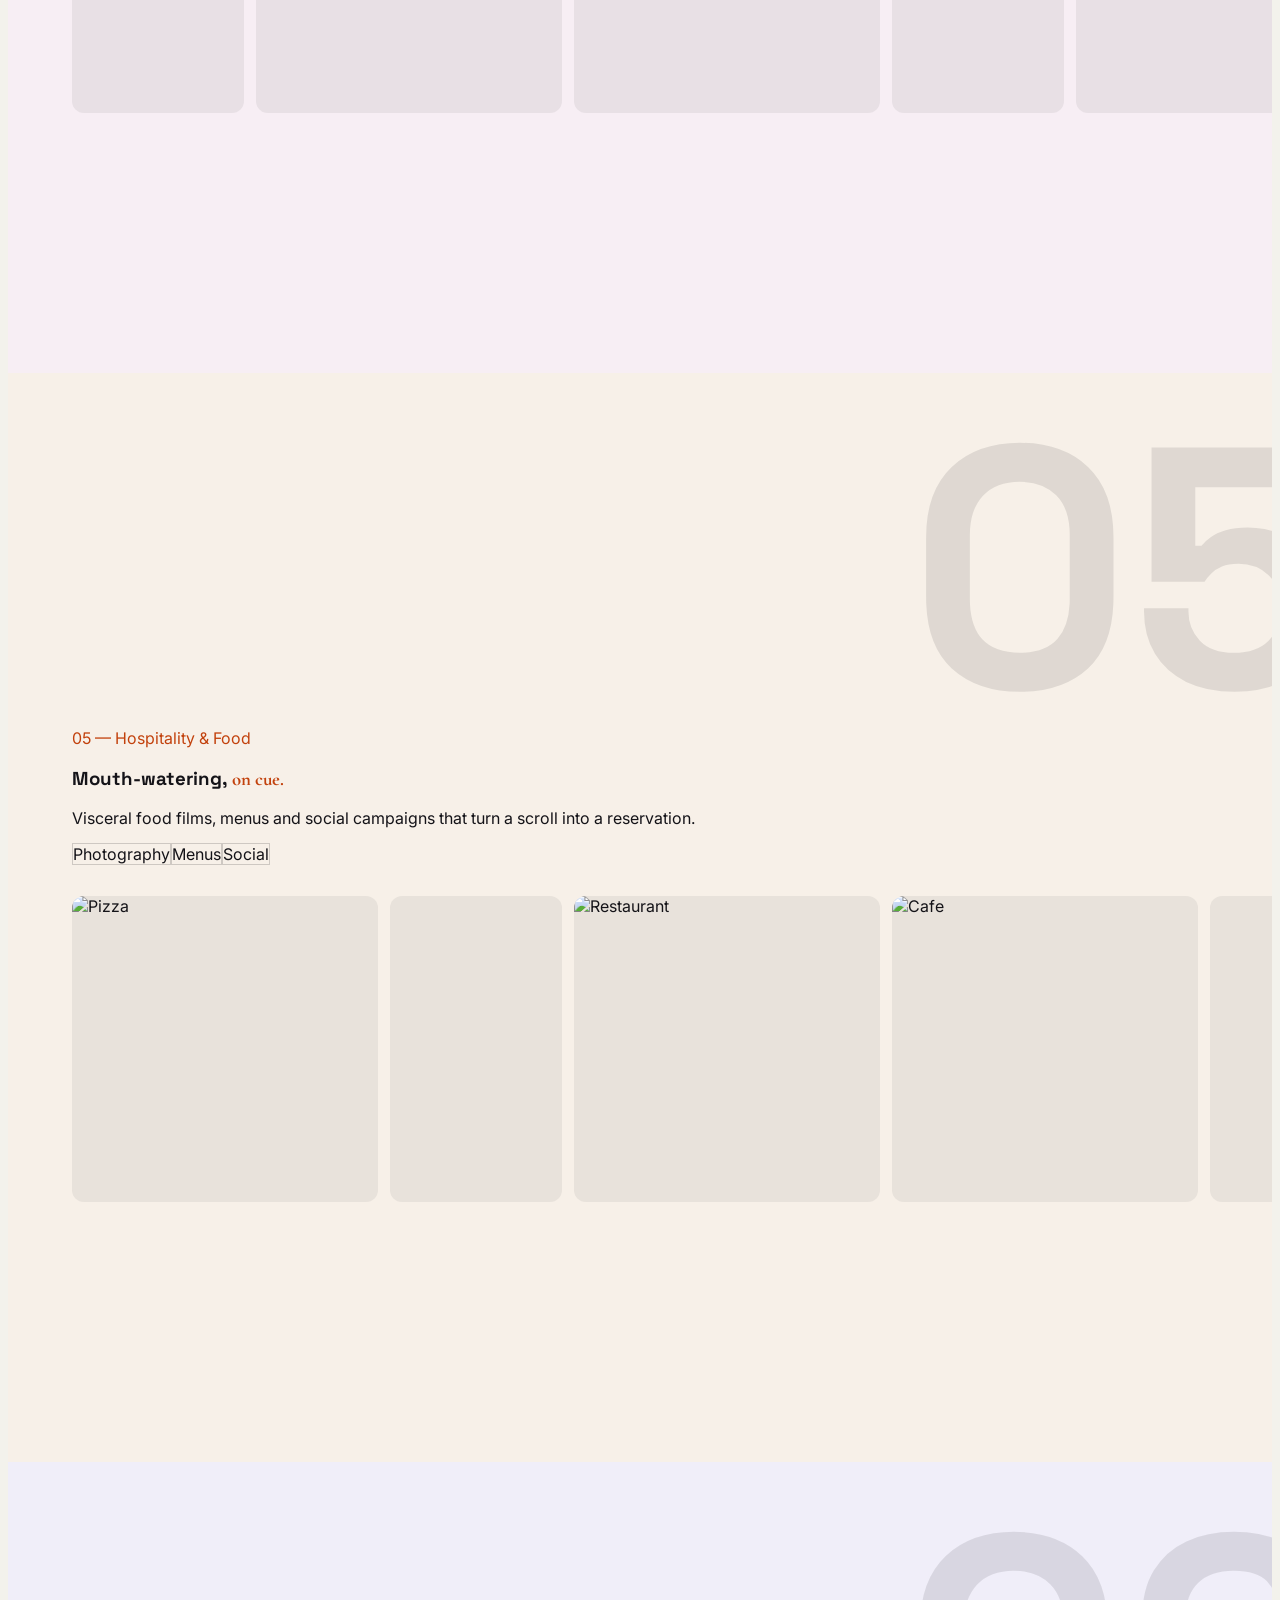
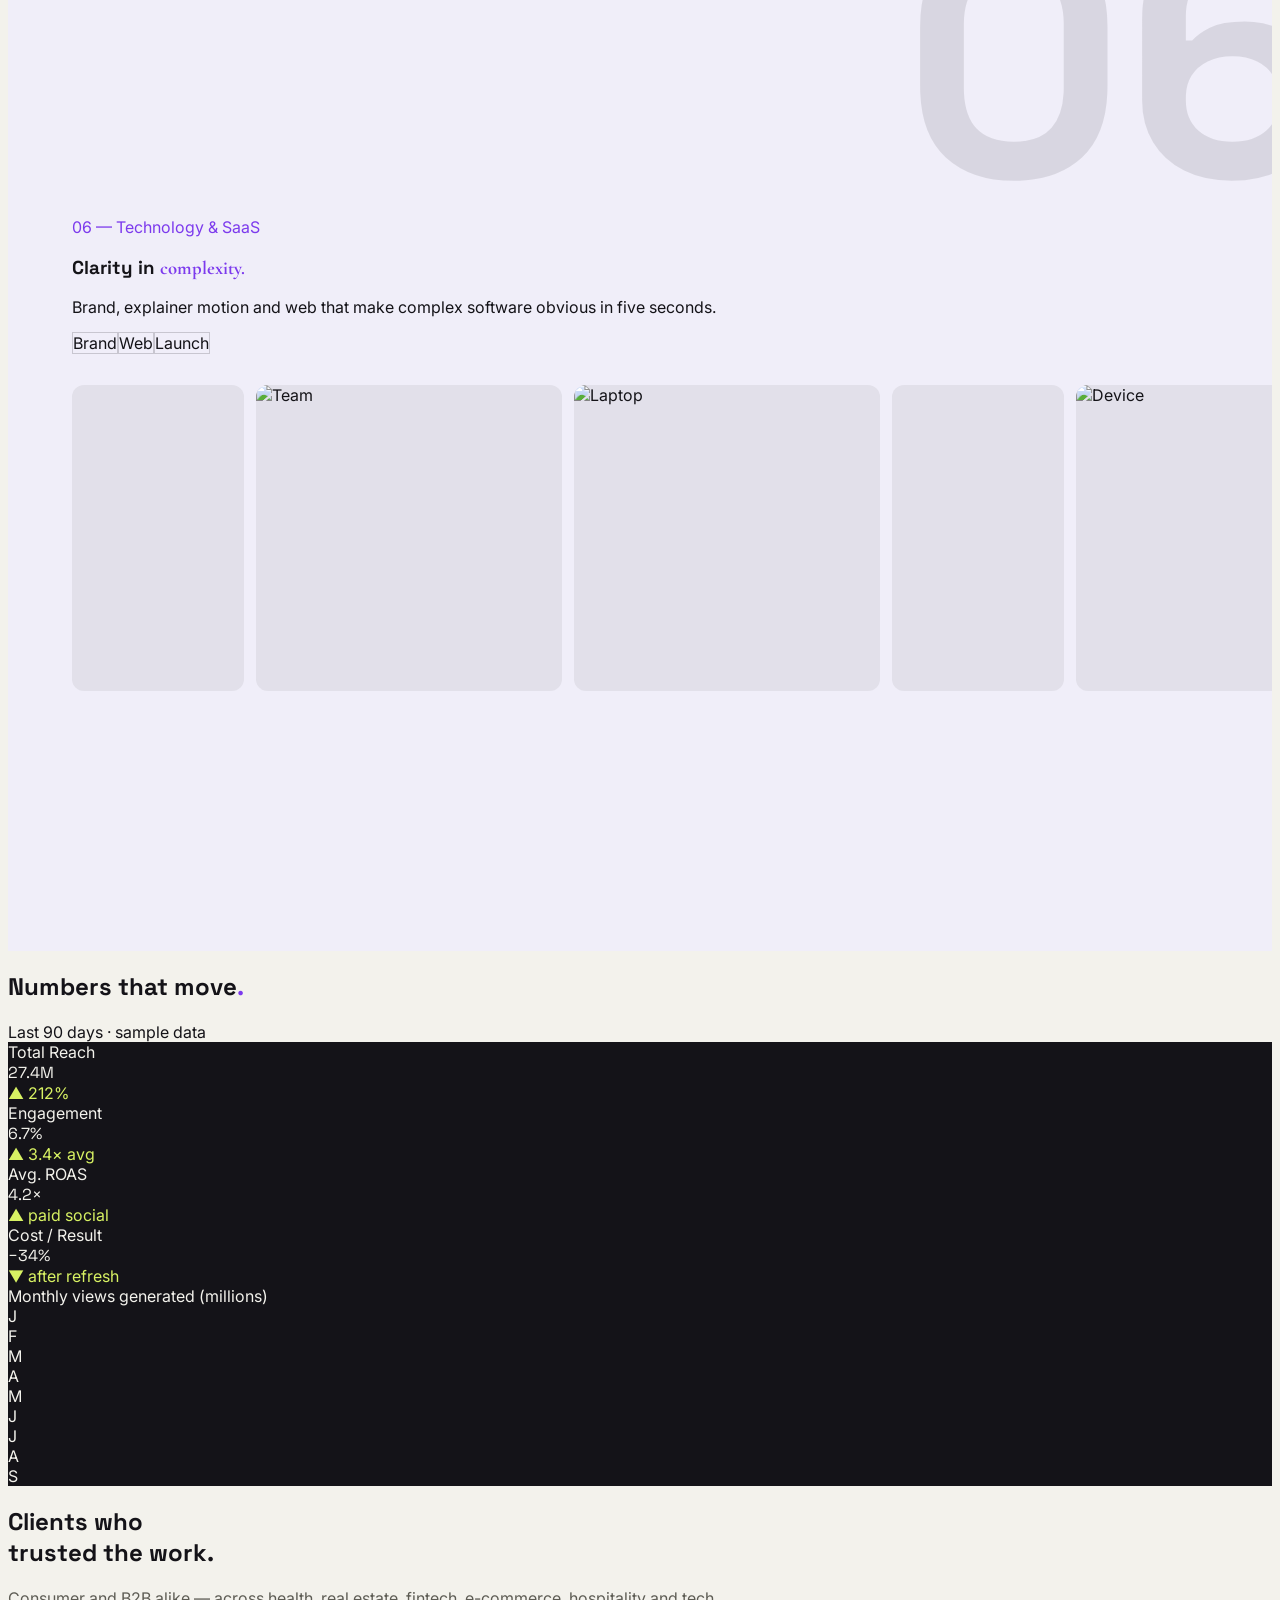
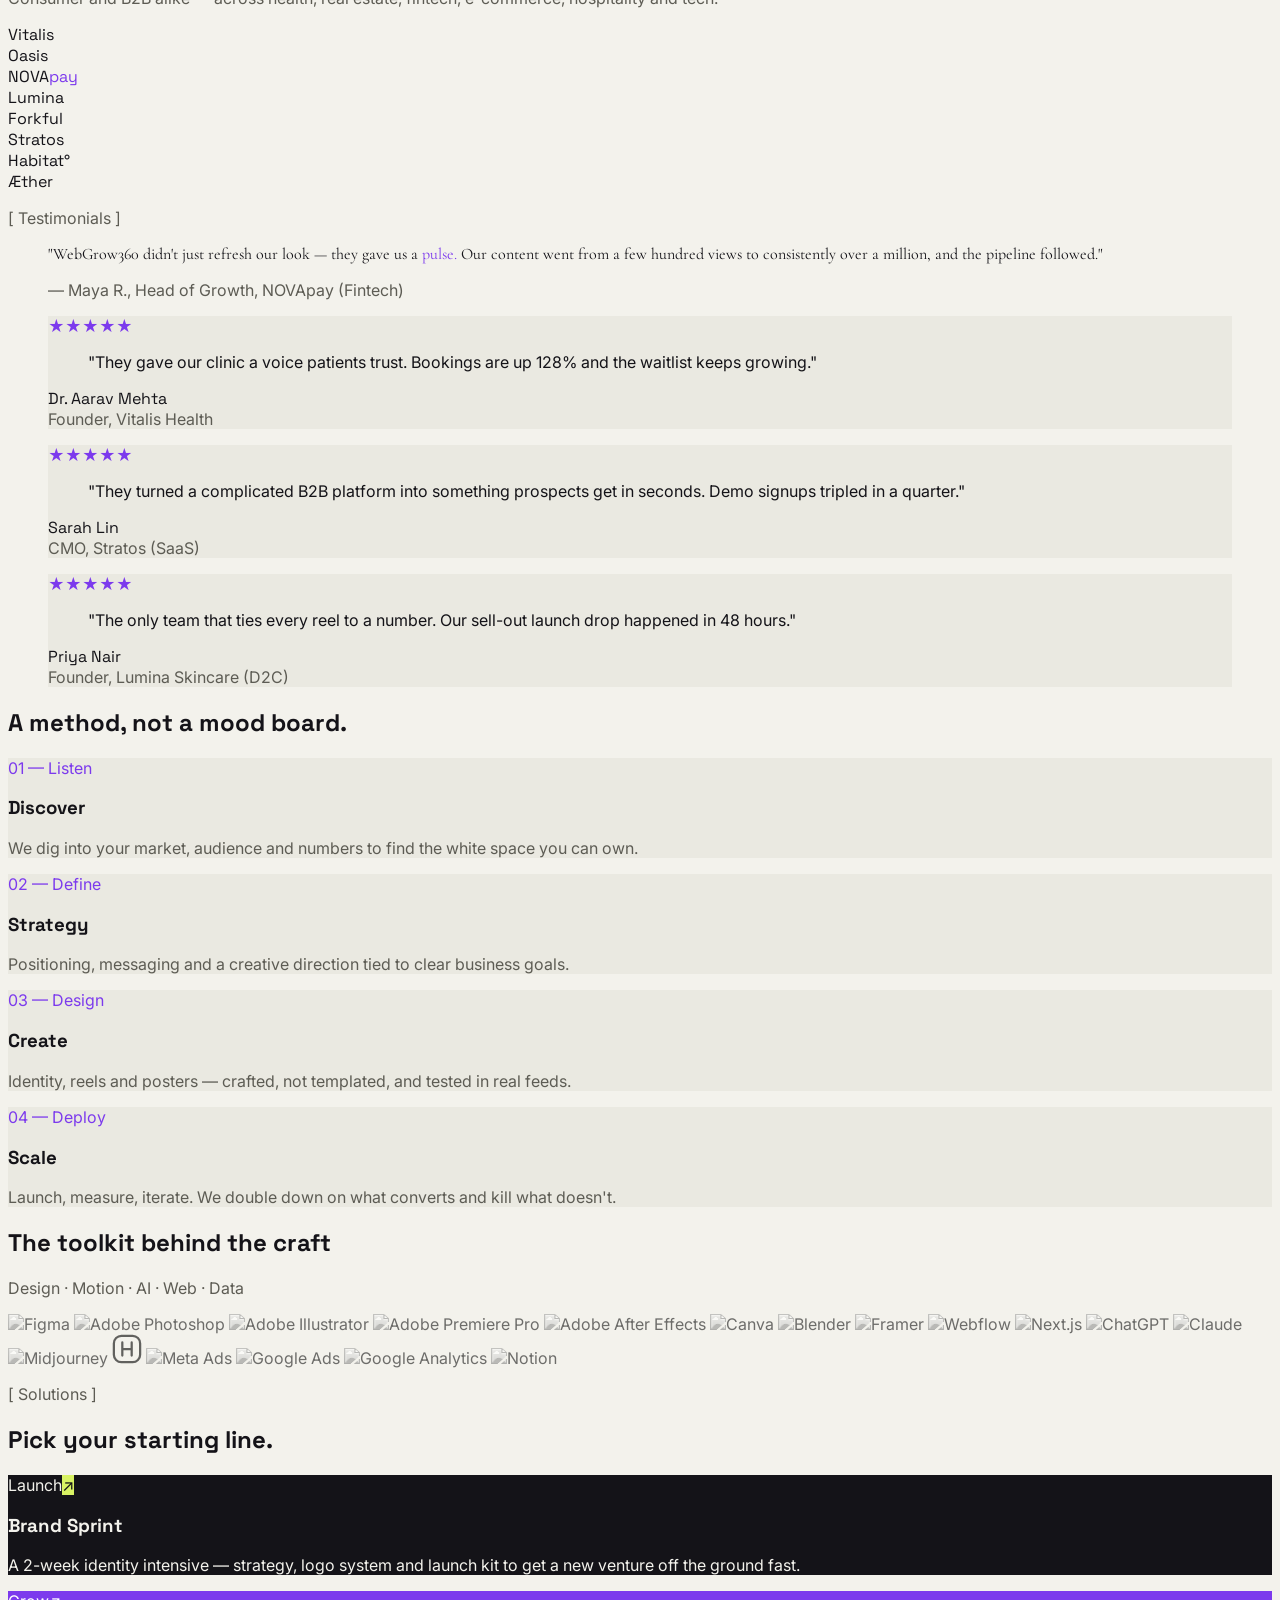
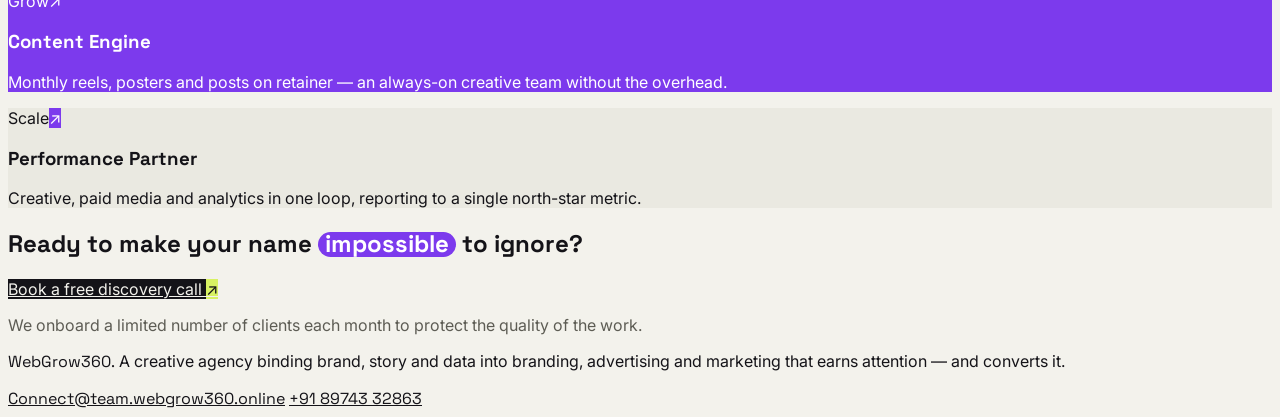
==== commit e3b4f475: "Point hero 'Book a free discovery call' button to contact page; add .htaccess for Hostinger clean UR" ====
--- a/index.html
+++ b/index.html
@@ -924,7 +924,7 @@
           <div class="n-title text-center"><span class="n-serif text-2xl md:text-3xl italic block mb-2">03. Build</span><span class="text-[9px] uppercase tracking-[0.3em] text-white/50">Engineering the experience</span></div>
         </div>
         <h2 class="n-title n-serif text-5xl md:text-8xl leading-none mb-9">Let's write your <br><span class="italic">next chapter.</span></h2>
-        <a href="mailto:Connect@team.webgrow360.online?subject=Discovery%20Call" data-nh class="n-title inline-block px-9 py-4 bg-white text-black font-semibold text-xs uppercase tracking-[0.2em] hover:bg-white/85 transition-colors">Book a free discovery call</a>
+        <a href="contact.html" data-nh class="n-title inline-block px-9 py-4 bg-white text-black font-semibold text-xs uppercase tracking-[0.2em] hover:bg-white/85 transition-colors">Book a free discovery call</a>
         <div class="absolute bottom-8 w-full left-0 px-6 md:px-10 flex flex-col md:flex-row gap-2 md:gap-8 justify-between items-center n-title">
           <p class="text-[10px] uppercase tracking-[0.25em] text-white/45">WebGrow360 © 2026 — Branding · Advertising · Marketing</p>
           <div class="flex gap-6 text-[10px] uppercase tracking-[0.25em] text-white/55">
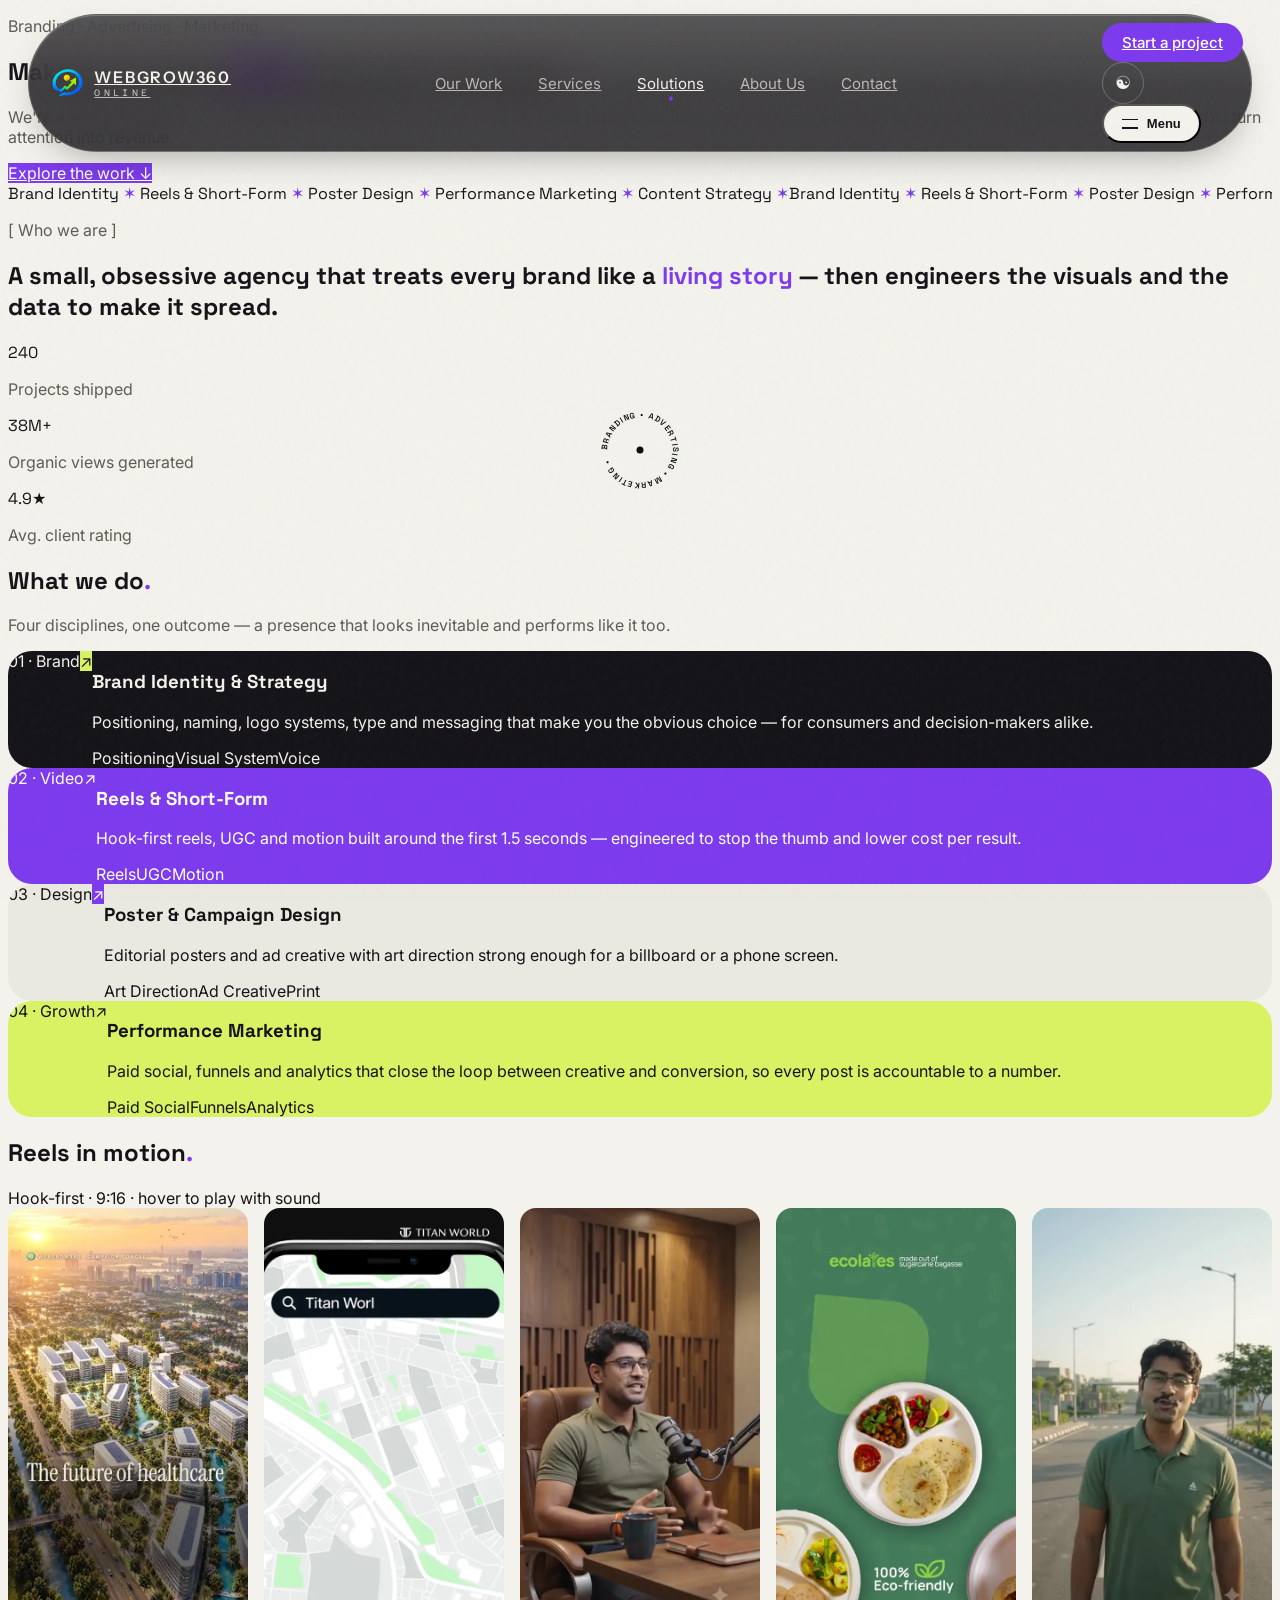
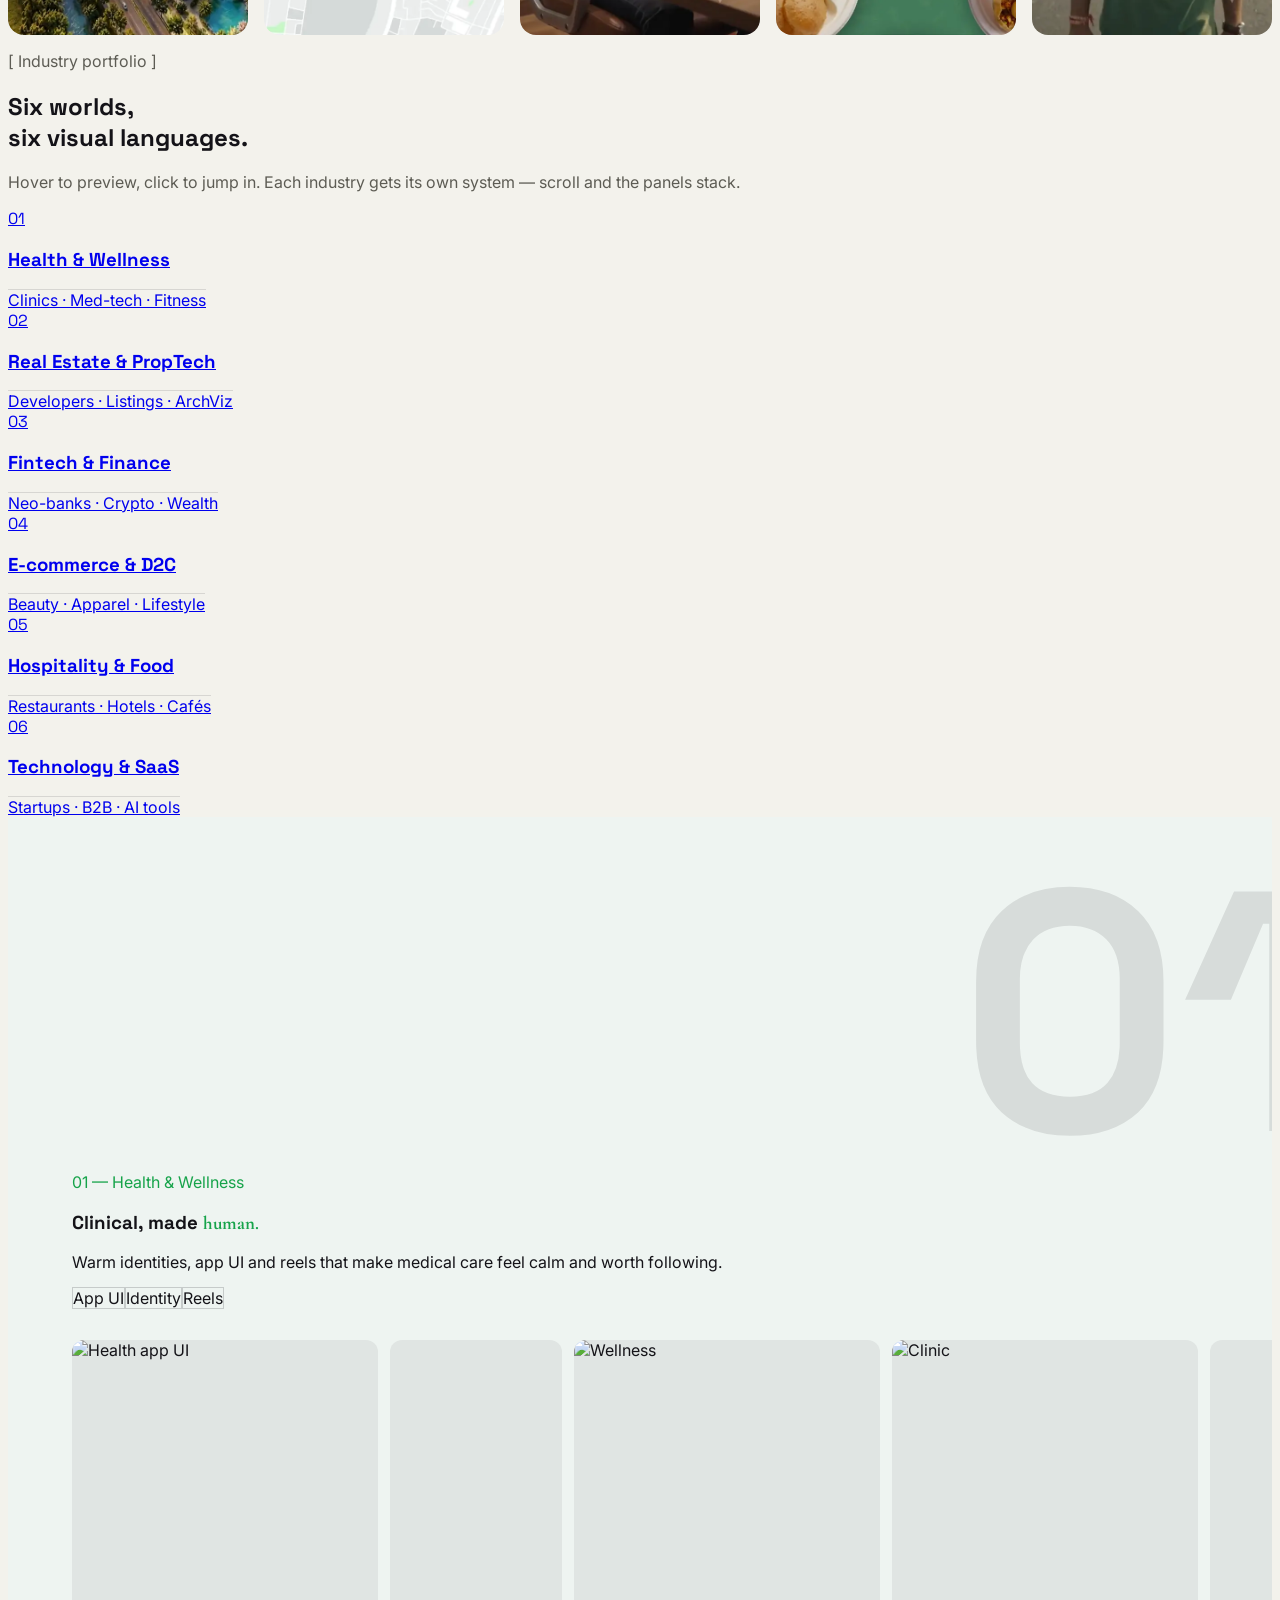
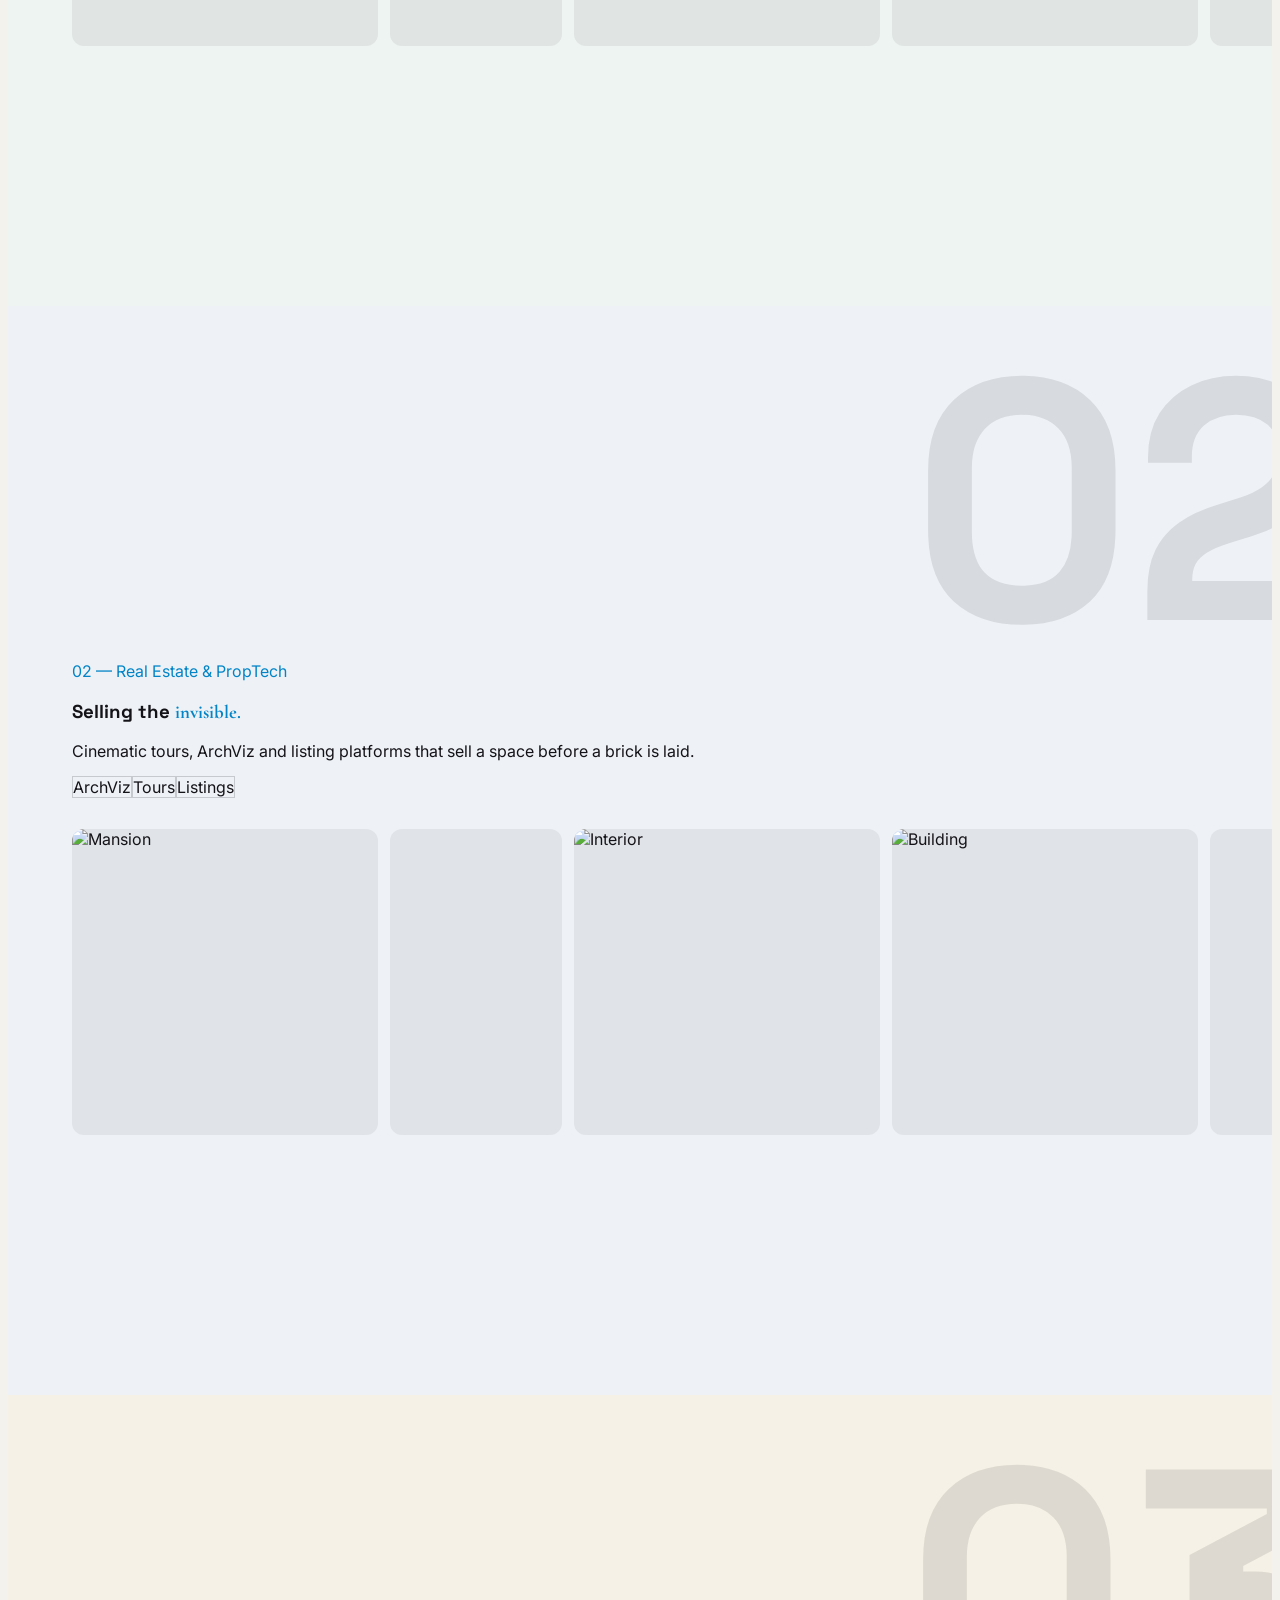
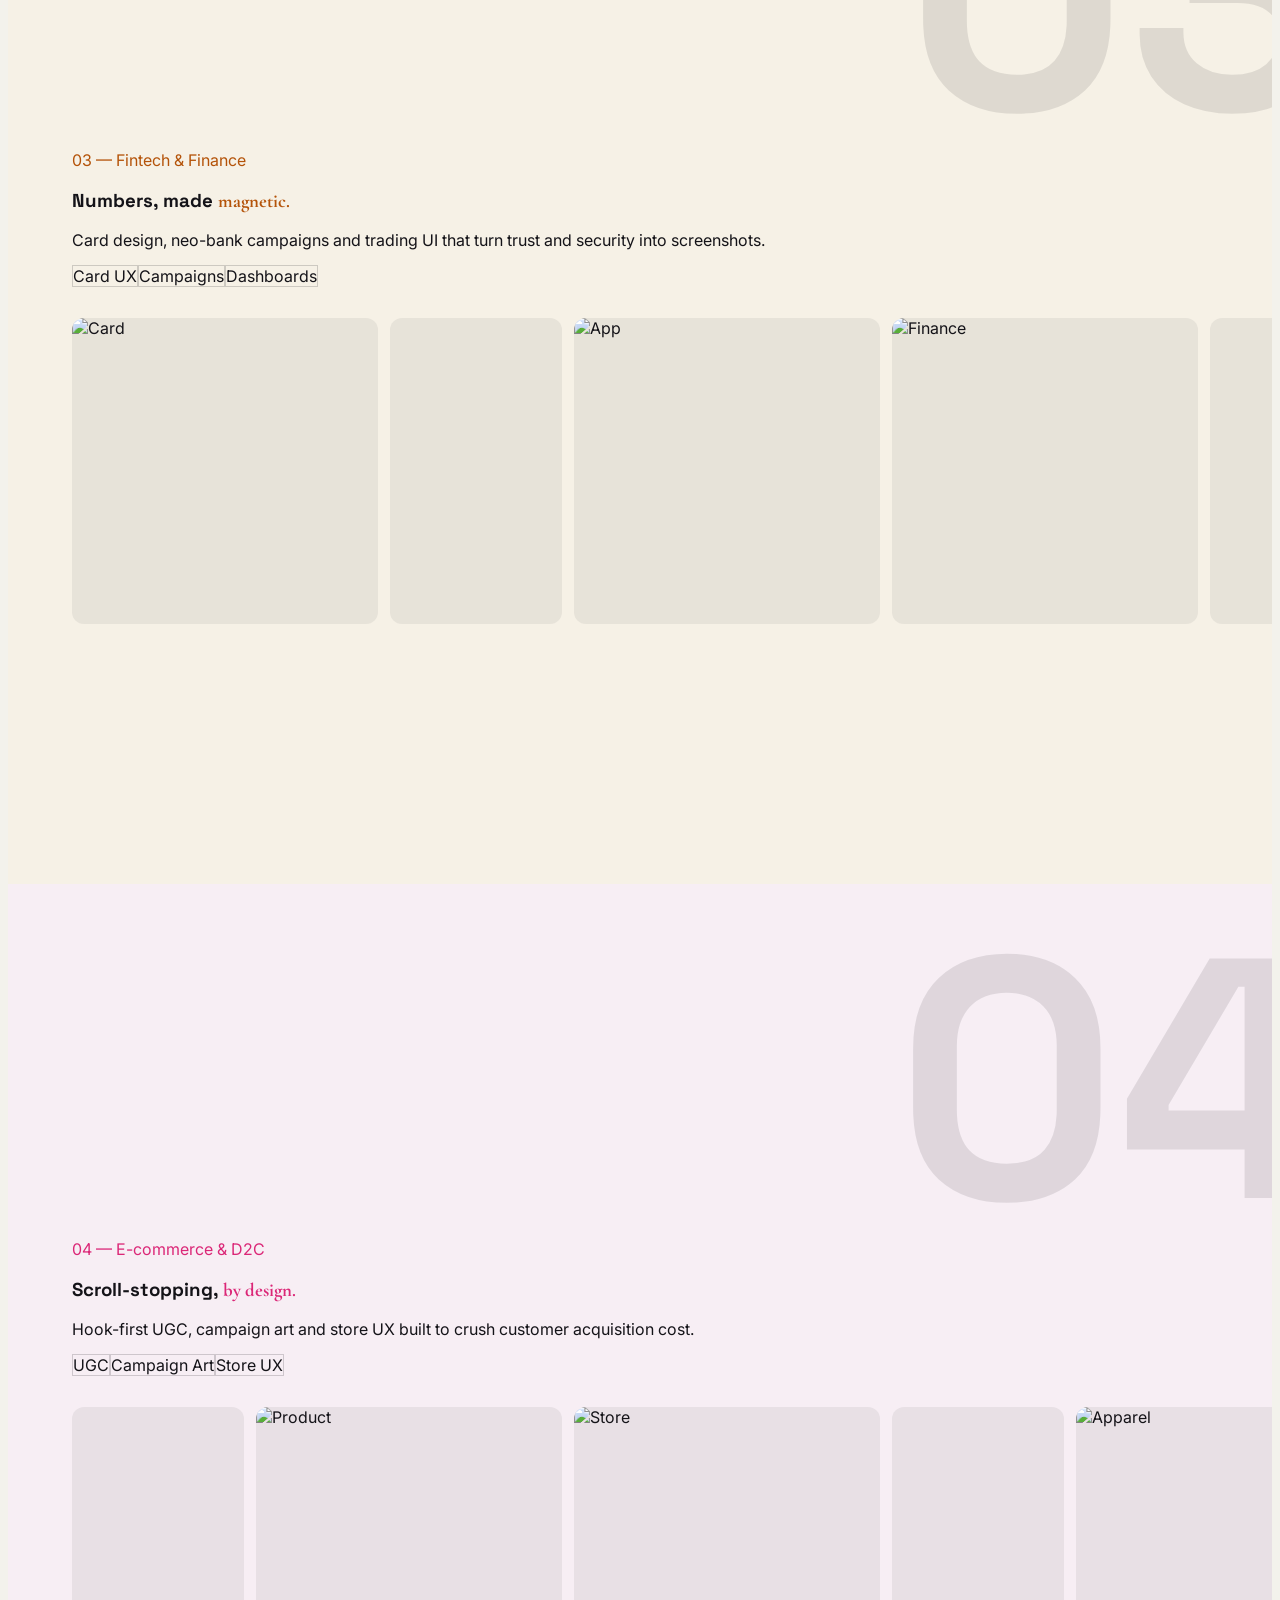
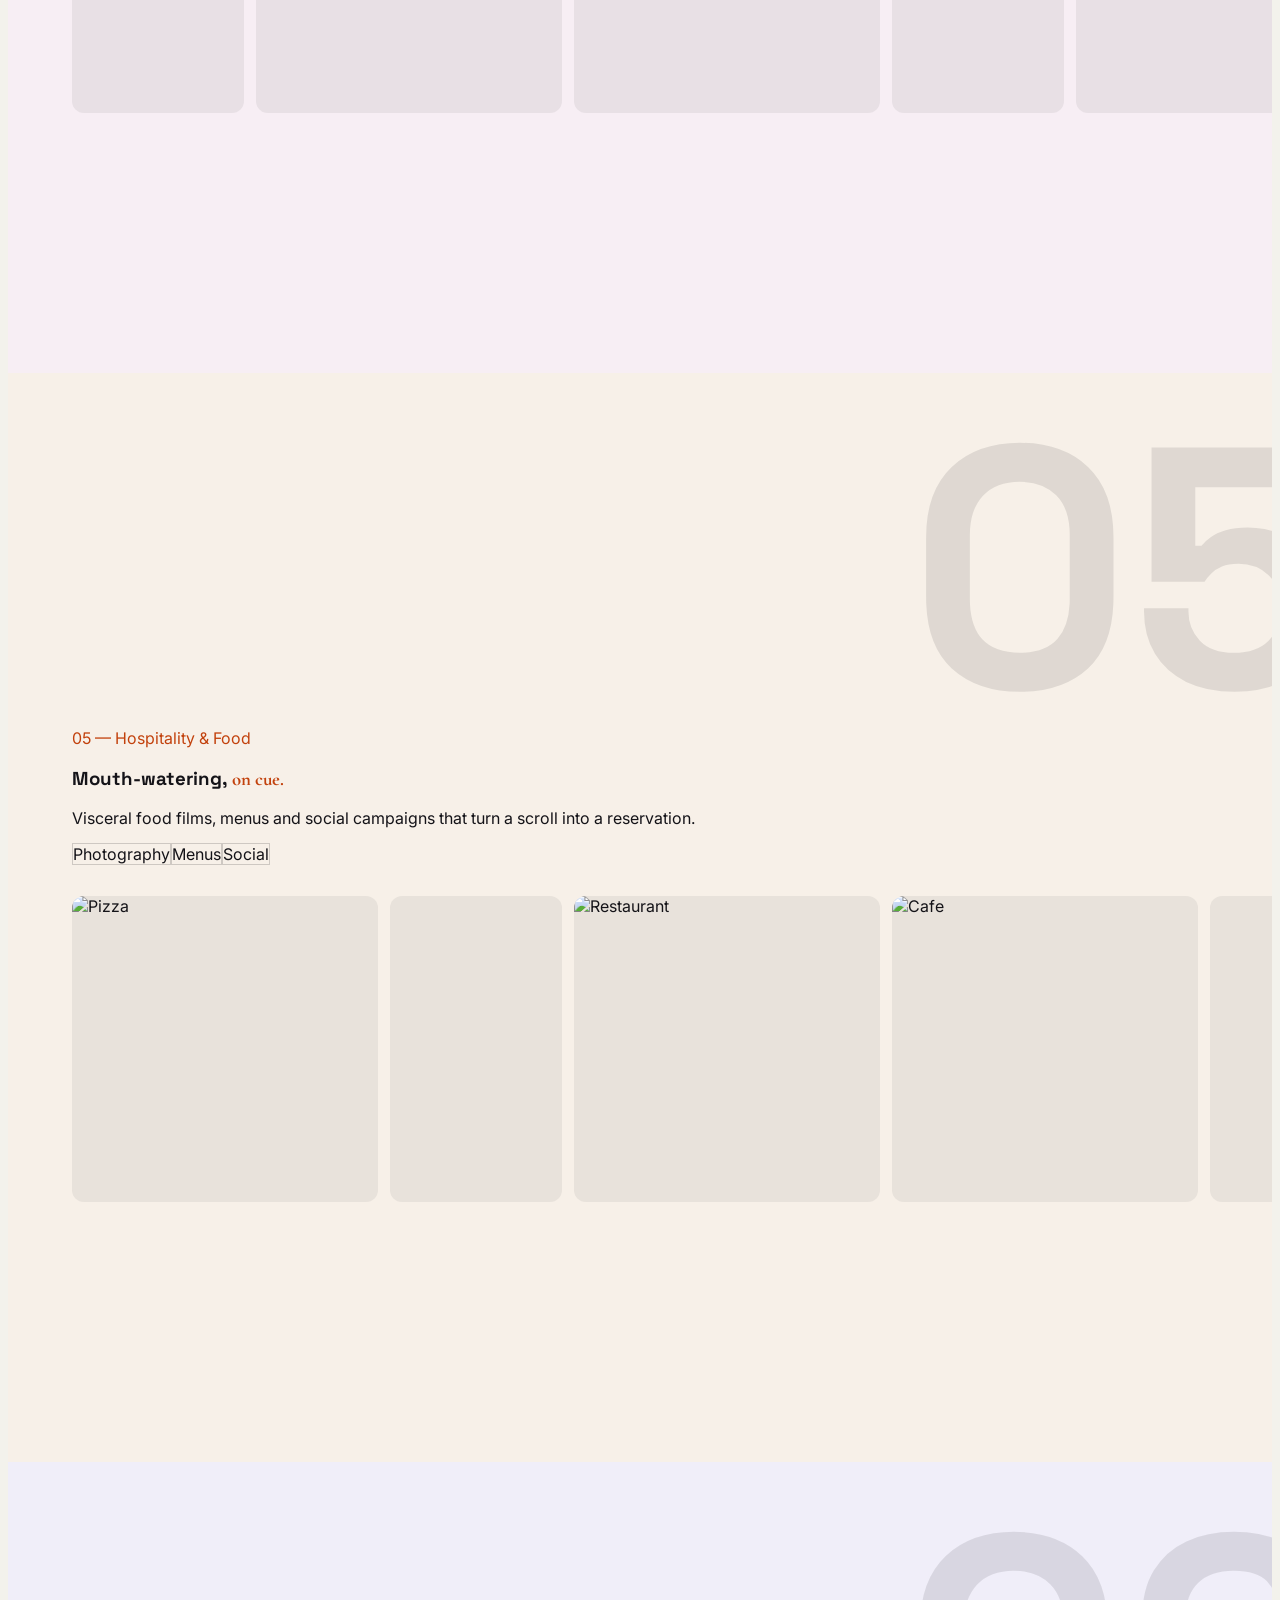
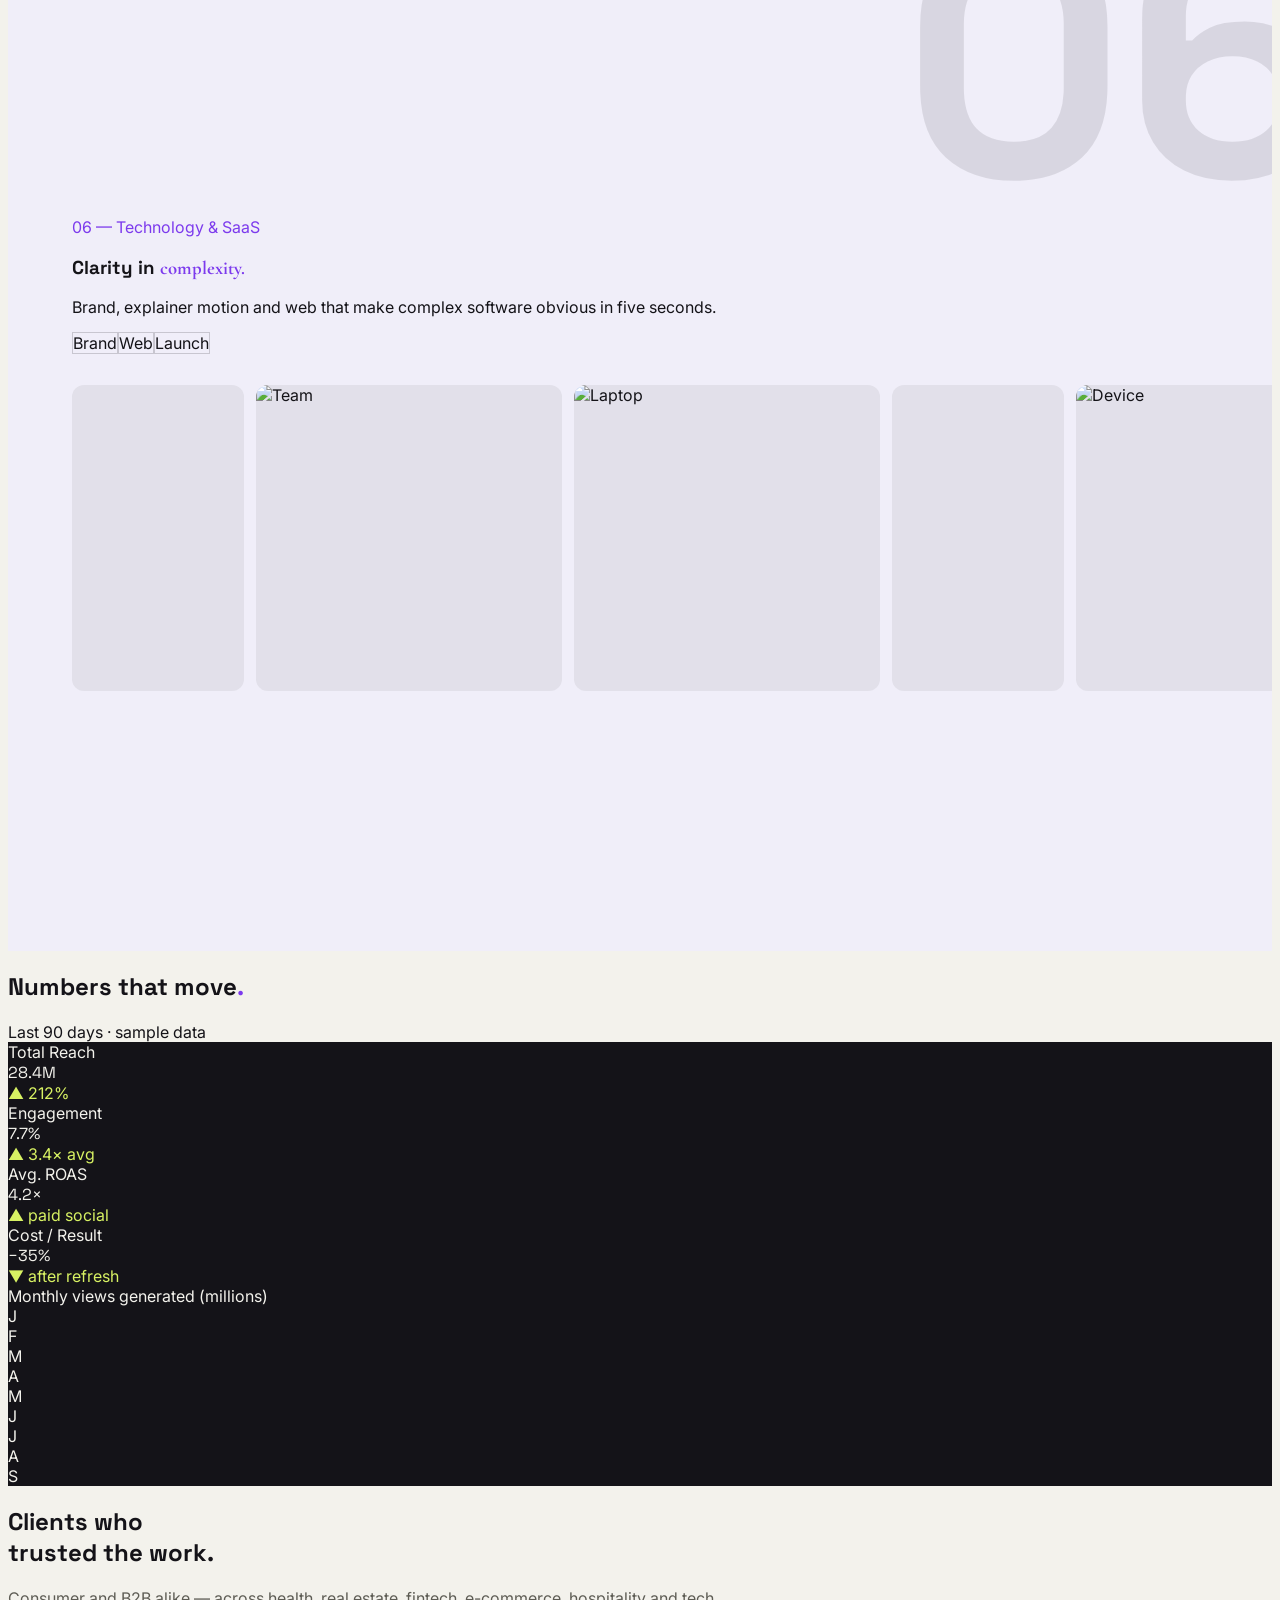
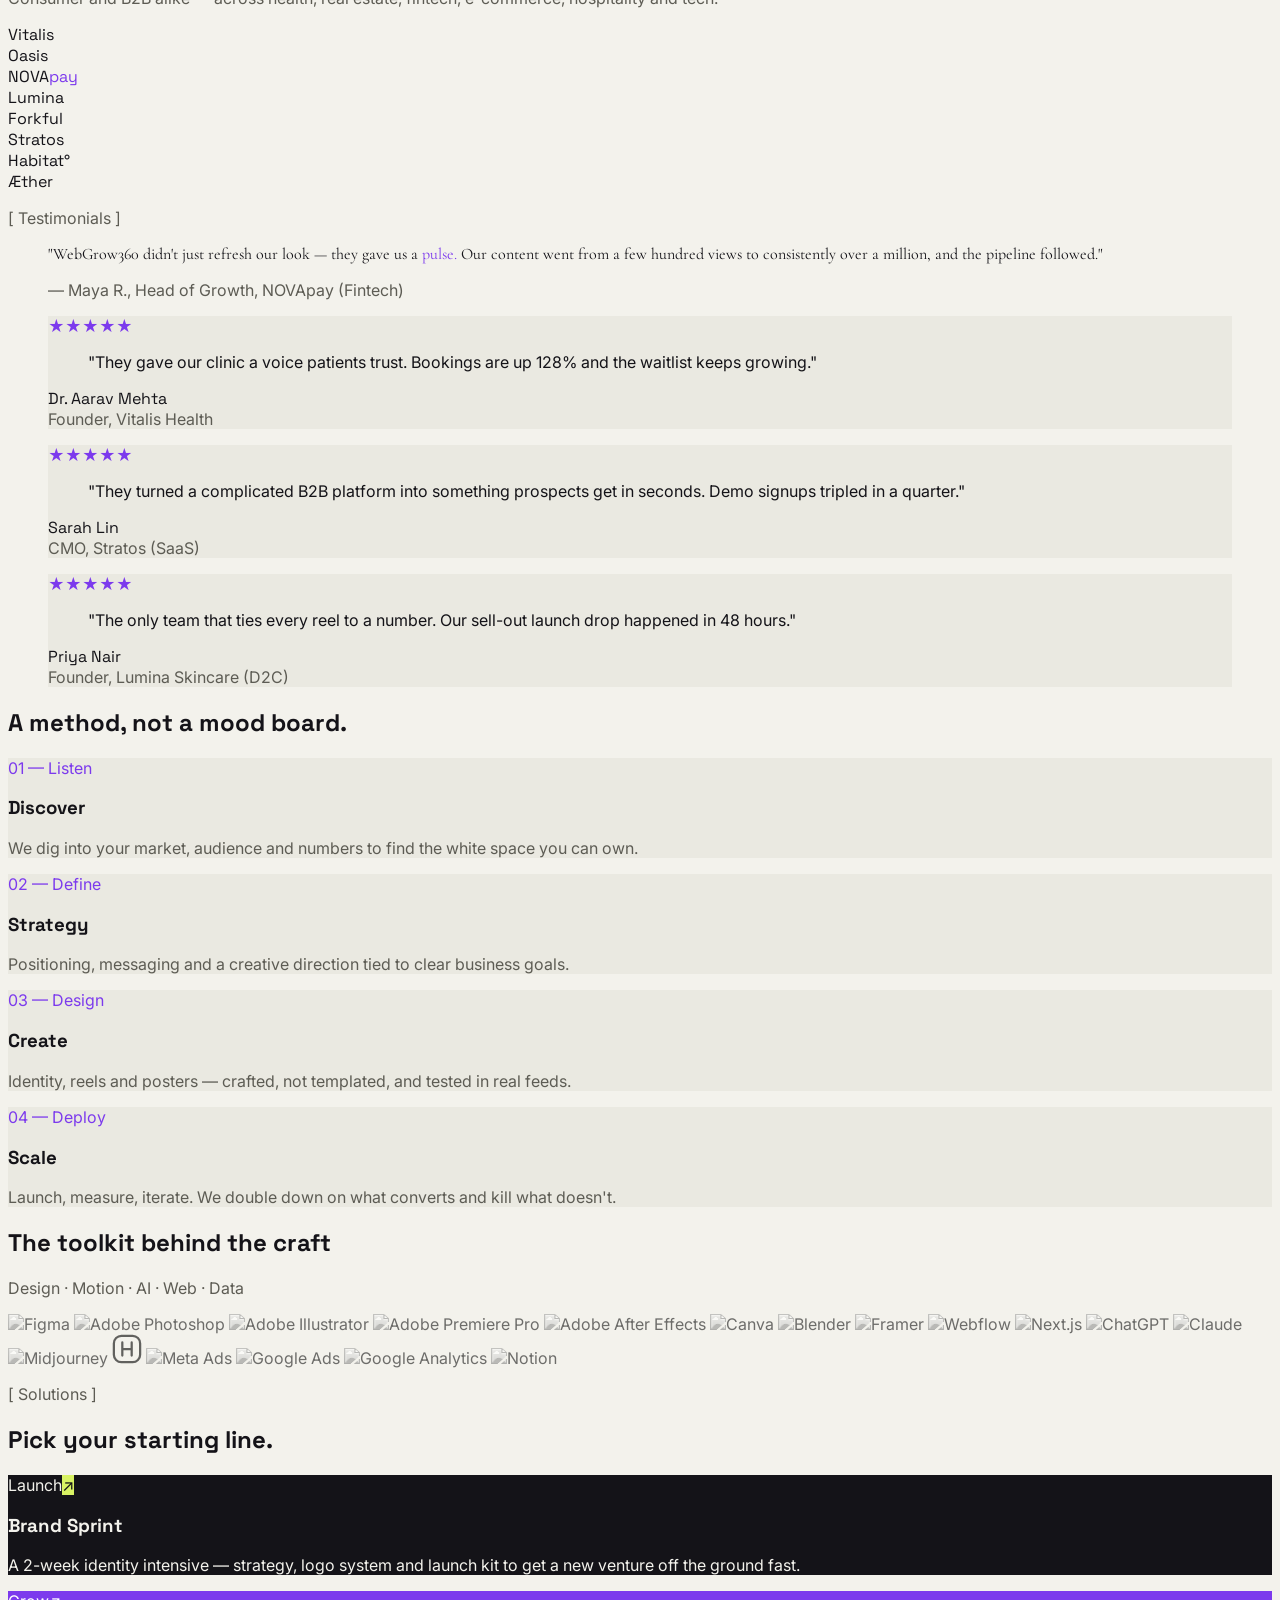
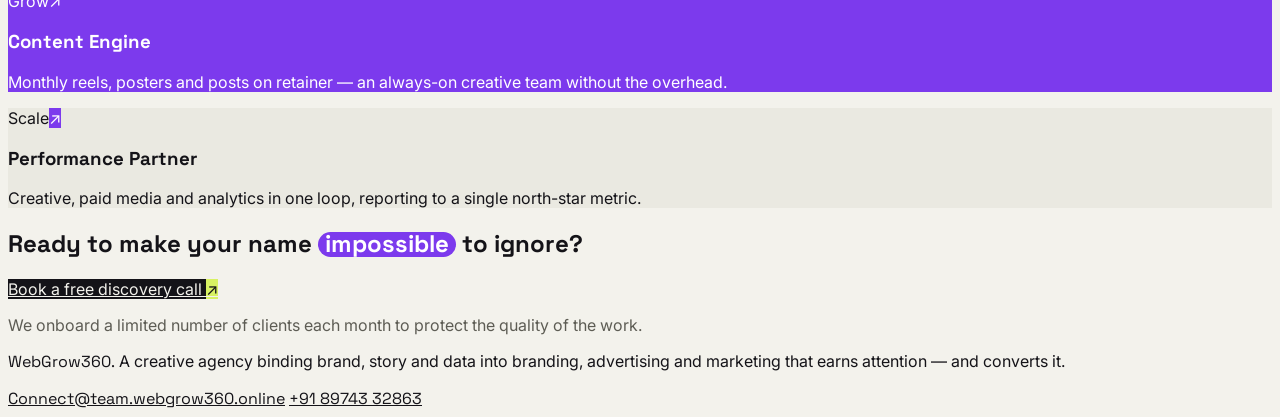
==== commit 2dbd77bb: "Replace broken Mixkit hotlinks with self-hosted, sector-relevant industry reels All 24 video tiles i" ====
--- a/index.html
+++ b/index.html
@@ -462,10 +462,10 @@
         </div>
         <div class="ind-strip">
           <div class="media sq" data-c="view" data-type="image" data-src="https://images.unsplash.com/photo-1576091160550-2173dba999ef?q=80&w=1200"><img src="https://images.unsplash.com/photo-1576091160550-2173dba999ef?q=80&w=500&h=500&fit=crop" alt="Health app UI"></div>
-          <div class="media reel" data-c="view" data-type="video" data-src="https://assets.mixkit.co/videos/preview/mixkit-medical-animation-of-dna-strands-3064-large.mp4"><video autoplay loop muted playsinline><source src="https://assets.mixkit.co/videos/preview/mixkit-medical-animation-of-dna-strands-3064-large.mp4" type="video/mp4"></video></div>
+          <div class="media reel" data-c="view" data-type="video" data-src="assets/industries/health-stethoscope.mp4"><video autoplay loop muted playsinline><source src="assets/industries/health-stethoscope.mp4" type="video/mp4"></video></div>
           <div class="media sq" data-c="view" data-type="image" data-src="https://images.unsplash.com/photo-1505751172876-fa1923c5c528?q=80&w=1200"><img src="https://images.unsplash.com/photo-1505751172876-fa1923c5c528?q=80&w=500&h=500&fit=crop" alt="Wellness"></div>
           <div class="media sq" data-c="view" data-type="image" data-src="https://images.unsplash.com/photo-1559757148-5c350d0d3c56?q=80&w=1200"><img src="https://images.unsplash.com/photo-1559757148-5c350d0d3c56?q=80&w=500&h=500&fit=crop" alt="Clinic"></div>
-          <div class="media reel" data-c="view" data-type="video" data-src="https://assets.mixkit.co/videos/preview/mixkit-woman-applying-lotion-on-her-face-in-front-of-a-39832-large.mp4"><video autoplay loop muted playsinline><source src="https://assets.mixkit.co/videos/preview/mixkit-woman-applying-lotion-on-her-face-in-front-of-a-39832-large.mp4" type="video/mp4"></video></div>
+          <div class="media reel" data-c="view" data-type="video" data-src="assets/industries/health-monitor.mp4"><video autoplay loop muted playsinline><source src="assets/industries/health-monitor.mp4" type="video/mp4"></video></div>
           <div class="media sq" data-c="view" data-type="image" data-src="https://images.unsplash.com/photo-1512678080530-7760d81faba6?q=80&w=1200"><img src="https://images.unsplash.com/photo-1512678080530-7760d81faba6?q=80&w=500&h=500&fit=crop" alt="Fitness"></div>
           <div class="media sq" data-c="view" data-type="image" data-src="https://images.unsplash.com/photo-1571019613454-1cb2f99b2d8b?q=80&w=1200"><img src="https://images.unsplash.com/photo-1571019613454-1cb2f99b2d8b?q=80&w=500&h=500&fit=crop" alt="Workout"></div>
         </div>
@@ -483,10 +483,10 @@
         </div>
         <div class="ind-strip">
           <div class="media sq" data-c="view" data-type="image" data-src="https://images.unsplash.com/photo-1600596542815-ffad4c1539a9?q=80&w=1200"><img src="https://images.unsplash.com/photo-1600596542815-ffad4c1539a9?q=80&w=500&h=500&fit=crop" alt="Mansion"></div>
-          <div class="media reel" data-c="view" data-type="video" data-src="https://assets.mixkit.co/videos/preview/mixkit-modern-architecture-building-in-the-city-4384-large.mp4"><video autoplay loop muted playsinline><source src="https://assets.mixkit.co/videos/preview/mixkit-modern-architecture-building-in-the-city-4384-large.mp4" type="video/mp4"></video></div>
+          <div class="media reel" data-c="view" data-type="video" data-src="assets/industries/realestate-showing.mp4"><video autoplay loop muted playsinline><source src="assets/industries/realestate-showing.mp4" type="video/mp4"></video></div>
           <div class="media sq" data-c="view" data-type="image" data-src="https://images.unsplash.com/photo-1512917774080-9991f1c4c750?q=80&w=1200"><img src="https://images.unsplash.com/photo-1512917774080-9991f1c4c750?q=80&w=500&h=500&fit=crop" alt="Interior"></div>
           <div class="media sq" data-c="view" data-type="image" data-src="https://images.unsplash.com/photo-1545324418-cc1a3fa10c00?q=80&w=1200"><img src="https://images.unsplash.com/photo-1545324418-cc1a3fa10c00?q=80&w=500&h=500&fit=crop" alt="Building"></div>
-          <div class="media reel" data-c="view" data-type="video" data-src="https://assets.mixkit.co/videos/preview/mixkit-abstract-technology-connection-background-1353-large.mp4"><video autoplay loop muted playsinline><source src="https://assets.mixkit.co/videos/preview/mixkit-abstract-technology-connection-background-1353-large.mp4" type="video/mp4"></video></div>
+          <div class="media reel" data-c="view" data-type="video" data-src="assets/industries/realestate-keys.mp4"><video autoplay loop muted playsinline><source src="assets/industries/realestate-keys.mp4" type="video/mp4"></video></div>
           <div class="media sq" data-c="view" data-type="image" data-src="https://images.unsplash.com/photo-1600585154340-be6161a56a0c?q=80&w=1200"><img src="https://images.unsplash.com/photo-1600585154340-be6161a56a0c?q=80&w=500&h=500&fit=crop" alt="House"></div>
           <div class="media sq" data-c="view" data-type="image" data-src="https://images.unsplash.com/photo-1600607687939-ce8a6c25118c?q=80&w=1200"><img src="https://images.unsplash.com/photo-1600607687939-ce8a6c25118c?q=80&w=500&h=500&fit=crop" alt="Living room"></div>
         </div>
@@ -504,10 +504,10 @@
         </div>
         <div class="ind-strip">
           <div class="media sq" data-c="view" data-type="image" data-src="https://images.unsplash.com/photo-1563013544-824ae1b704d3?q=80&w=1200"><img src="https://images.unsplash.com/photo-1563013544-824ae1b704d3?q=80&w=500&h=500&fit=crop" alt="Card"></div>
-          <div class="media reel" data-c="view" data-type="video" data-src="https://assets.mixkit.co/videos/preview/mixkit-financial-trading-numbers-and-graphs-3037-large.mp4"><video autoplay loop muted playsinline><source src="https://assets.mixkit.co/videos/preview/mixkit-financial-trading-numbers-and-graphs-3037-large.mp4" type="video/mp4"></video></div>
+          <div class="media reel" data-c="view" data-type="video" data-src="assets/industries/fintech-markets.mp4"><video autoplay loop muted playsinline><source src="assets/industries/fintech-markets.mp4" type="video/mp4"></video></div>
           <div class="media sq" data-c="view" data-type="image" data-src="https://images.unsplash.com/photo-1611162617474-5b21e879e113?q=80&w=1200"><img src="https://images.unsplash.com/photo-1611162617474-5b21e879e113?q=80&w=500&h=500&fit=crop" alt="App"></div>
           <div class="media sq" data-c="view" data-type="image" data-src="https://images.unsplash.com/photo-1559526324-4b87b5e36e44?q=80&w=1200"><img src="https://images.unsplash.com/photo-1559526324-4b87b5e36e44?q=80&w=500&h=500&fit=crop" alt="Finance"></div>
-          <div class="media reel" data-c="view" data-type="video" data-src="https://assets.mixkit.co/videos/preview/mixkit-abstract-technology-connection-background-1353-large.mp4"><video autoplay loop muted playsinline><source src="https://assets.mixkit.co/videos/preview/mixkit-abstract-technology-connection-background-1353-large.mp4" type="video/mp4"></video></div>
+          <div class="media reel" data-c="view" data-type="video" data-src="assets/industries/fintech-payment.mp4"><video autoplay loop muted playsinline><source src="assets/industries/fintech-payment.mp4" type="video/mp4"></video></div>
           <div class="media sq" data-c="view" data-type="image" data-src="https://images.unsplash.com/photo-1620714223084-8fcacc6dfd8d?q=80&w=1200"><img src="https://images.unsplash.com/photo-1620714223084-8fcacc6dfd8d?q=80&w=500&h=500&fit=crop" alt="Crypto"></div>
           <div class="media sq" data-c="view" data-type="image" data-src="https://images.unsplash.com/photo-1640340434855-6084b1f4901c?q=80&w=1200"><img src="https://images.unsplash.com/photo-1640340434855-6084b1f4901c?q=80&w=500&h=500&fit=crop" alt="Wallet"></div>
         </div>
@@ -524,10 +524,10 @@
           <div class="flex gap-2 text-xs flex-wrap"><span class="ftag px-3 py-1.5 rounded-full">UGC</span><span class="ftag px-3 py-1.5 rounded-full">Campaign Art</span><span class="ftag px-3 py-1.5 rounded-full">Store UX</span></div>
         </div>
         <div class="ind-strip">
-          <div class="media reel" data-c="view" data-type="video" data-src="https://assets.mixkit.co/videos/preview/mixkit-woman-applying-lotion-on-her-face-in-front-of-a-39832-large.mp4"><video autoplay loop muted playsinline><source src="https://assets.mixkit.co/videos/preview/mixkit-woman-applying-lotion-on-her-face-in-front-of-a-39832-large.mp4" type="video/mp4"></video></div>
+          <div class="media reel" data-c="view" data-type="video" data-src="assets/industries/ecommerce-browsing.mp4"><video autoplay loop muted playsinline><source src="assets/industries/ecommerce-browsing.mp4" type="video/mp4"></video></div>
           <div class="media sq" data-c="view" data-type="image" data-src="https://images.unsplash.com/photo-1556228578-0d85b1a4d571?q=80&w=1200"><img src="https://images.unsplash.com/photo-1556228578-0d85b1a4d571?q=80&w=500&h=500&fit=crop" alt="Product"></div>
           <div class="media sq" data-c="view" data-type="image" data-src="https://images.unsplash.com/photo-1607082348824-0a96f2a4b9da?q=80&w=1200"><img src="https://images.unsplash.com/photo-1607082348824-0a96f2a4b9da?q=80&w=500&h=500&fit=crop" alt="Store"></div>
-          <div class="media reel" data-c="view" data-type="video" data-src="https://assets.mixkit.co/videos/preview/mixkit-close-up-of-dj-equipment-with-flashing-lights-9092-large.mp4"><video autoplay loop muted playsinline><source src="https://assets.mixkit.co/videos/preview/mixkit-close-up-of-dj-equipment-with-flashing-lights-9092-large.mp4" type="video/mp4"></video></div>
+          <div class="media reel" data-c="view" data-type="video" data-src="assets/industries/ecommerce-packing.mp4"><video autoplay loop muted playsinline><source src="assets/industries/ecommerce-packing.mp4" type="video/mp4"></video></div>
           <div class="media sq" data-c="view" data-type="image" data-src="https://images.unsplash.com/photo-1521572163474-6864f9cf17ab?q=80&w=1200"><img src="https://images.unsplash.com/photo-1521572163474-6864f9cf17ab?q=80&w=500&h=500&fit=crop" alt="Apparel"></div>
           <div class="media sq" data-c="view" data-type="image" data-src="https://images.unsplash.com/photo-1596462502278-27bfdc403348?q=80&w=1200"><img src="https://images.unsplash.com/photo-1596462502278-27bfdc403348?q=80&w=500&h=500&fit=crop" alt="Cosmetics"></div>
           <div class="media sq" data-c="view" data-type="image" data-src="https://images.unsplash.com/photo-1556228720-195a672e8a03?q=80&w=1200"><img src="https://images.unsplash.com/photo-1556228720-195a672e8a03?q=80&w=500&h=500&fit=crop" alt="Packaging"></div>
@@ -546,10 +546,10 @@
         </div>
         <div class="ind-strip">
           <div class="media sq" data-c="view" data-type="image" data-src="https://images.unsplash.com/photo-1565299624946-b28f40a0ae38?q=80&w=1200"><img src="https://images.unsplash.com/photo-1565299624946-b28f40a0ae38?q=80&w=500&h=500&fit=crop" alt="Pizza"></div>
-          <div class="media reel" data-c="view" data-type="video" data-src="https://assets.mixkit.co/videos/preview/mixkit-preparing-a-tasty-burger-with-cheese-and-bacon-41804-large.mp4"><video autoplay loop muted playsinline><source src="https://assets.mixkit.co/videos/preview/mixkit-preparing-a-tasty-burger-with-cheese-and-bacon-41804-large.mp4" type="video/mp4"></video></div>
+          <div class="media reel" data-c="view" data-type="video" data-src="assets/industries/hospitality-chef.mp4"><video autoplay loop muted playsinline><source src="assets/industries/hospitality-chef.mp4" type="video/mp4"></video></div>
           <div class="media sq" data-c="view" data-type="image" data-src="https://images.unsplash.com/photo-1414235077428-338989a2e8c0?q=80&w=1200"><img src="https://images.unsplash.com/photo-1414235077428-338989a2e8c0?q=80&w=500&h=500&fit=crop" alt="Restaurant"></div>
           <div class="media sq" data-c="view" data-type="image" data-src="https://images.unsplash.com/photo-1517248135467-4c7edcad34c4?q=80&w=1200"><img src="https://images.unsplash.com/photo-1517248135467-4c7edcad34c4?q=80&w=500&h=500&fit=crop" alt="Cafe"></div>
-          <div class="media reel" data-c="view" data-type="video" data-src="https://assets.mixkit.co/videos/preview/mixkit-tree-with-yellow-flowers-1173-large.mp4"><video autoplay loop muted playsinline><source src="https://assets.mixkit.co/videos/preview/mixkit-tree-with-yellow-flowers-1173-large.mp4" type="video/mp4"></video></div>
+          <div class="media reel" data-c="view" data-type="video" data-src="assets/industries/hospitality-service.mp4"><video autoplay loop muted playsinline><source src="assets/industries/hospitality-service.mp4" type="video/mp4"></video></div>
           <div class="media sq" data-c="view" data-type="image" data-src="https://images.unsplash.com/photo-1551782450-a2132b4ba21d?q=80&w=1200"><img src="https://images.unsplash.com/photo-1551782450-a2132b4ba21d?q=80&w=500&h=500&fit=crop" alt="Burger"></div>
           <div class="media sq" data-c="view" data-type="image" data-src="https://images.unsplash.com/photo-1559339352-11d035aa65de?q=80&w=1200"><img src="https://images.unsplash.com/photo-1559339352-11d035aa65de?q=80&w=500&h=500&fit=crop" alt="Dining"></div>
         </div>
@@ -566,10 +566,10 @@
           <div class="flex gap-2 text-xs flex-wrap"><span class="ftag px-3 py-1.5 rounded-full">Brand</span><span class="ftag px-3 py-1.5 rounded-full">Web</span><span class="ftag px-3 py-1.5 rounded-full">Launch</span></div>
         </div>
         <div class="ind-strip">
-          <div class="media reel" data-c="view" data-type="video" data-src="https://assets.mixkit.co/videos/preview/mixkit-abstract-technology-connection-background-1353-large.mp4"><video autoplay loop muted playsinline><source src="https://assets.mixkit.co/videos/preview/mixkit-abstract-technology-connection-background-1353-large.mp4" type="video/mp4"></video></div>
+          <div class="media reel" data-c="view" data-type="video" data-src="assets/industries/tech-coding.mp4"><video autoplay loop muted playsinline><source src="assets/industries/tech-coding.mp4" type="video/mp4"></video></div>
           <div class="media sq" data-c="view" data-type="image" data-src="https://images.unsplash.com/photo-1551434678-e076c223a692?q=80&w=1200"><img src="https://images.unsplash.com/photo-1551434678-e076c223a692?q=80&w=500&h=500&fit=crop" alt="Team"></div>
           <div class="media sq" data-c="view" data-type="image" data-src="https://images.unsplash.com/photo-1517245386807-bb43f82c33c4?q=80&w=1200"><img src="https://images.unsplash.com/photo-1517245386807-bb43f82c33c4?q=80&w=500&h=500&fit=crop" alt="Laptop"></div>
-          <div class="media reel" data-c="view" data-type="video" data-src="https://assets.mixkit.co/videos/preview/mixkit-close-up-of-dj-equipment-with-flashing-lights-9092-large.mp4"><video autoplay loop muted playsinline><source src="https://assets.mixkit.co/videos/preview/mixkit-close-up-of-dj-equipment-with-flashing-lights-9092-large.mp4" type="video/mp4"></video></div>
+          <div class="media reel" data-c="view" data-type="video" data-src="assets/industries/tech-datacenter.mp4"><video autoplay loop muted playsinline><source src="assets/industries/tech-datacenter.mp4" type="video/mp4"></video></div>
           <div class="media sq" data-c="view" data-type="image" data-src="https://images.unsplash.com/photo-1531297484001-80022131f5a1?q=80&w=1200"><img src="https://images.unsplash.com/photo-1531297484001-80022131f5a1?q=80&w=500&h=500&fit=crop" alt="Device"></div>
           <div class="media sq" data-c="view" data-type="image" data-src="https://images.unsplash.com/photo-1518770660439-4636190af475?q=80&w=1200"><img src="https://images.unsplash.com/photo-1518770660439-4636190af475?q=80&w=500&h=500&fit=crop" alt="Circuit"></div>
           <div class="media sq" data-c="view" data-type="image" data-src="https://images.unsplash.com/photo-1504384308090-c894fdcc538d?q=80&w=1200"><img src="https://images.unsplash.com/photo-1504384308090-c894fdcc538d?q=80&w=500&h=500&fit=crop" alt="Workspace"></div>
@@ -784,10 +784,10 @@
         </div>
         <div class="n-title ind-strip w-full">
           <div class="media sq" data-c="view" data-type="image" data-src="https://images.unsplash.com/photo-1576091160550-2173dba999ef?q=80&w=1200"><img src="https://images.unsplash.com/photo-1576091160550-2173dba999ef?q=80&w=500&h=500&fit=crop" alt="Health app UI"></div>
-          <div class="media reel" data-c="view" data-type="video" data-src="https://assets.mixkit.co/videos/preview/mixkit-medical-animation-of-dna-strands-3064-large.mp4"><video autoplay loop muted playsinline><source src="https://assets.mixkit.co/videos/preview/mixkit-medical-animation-of-dna-strands-3064-large.mp4" type="video/mp4"></video></div>
+          <div class="media reel" data-c="view" data-type="video" data-src="assets/industries/health-stethoscope.mp4"><video autoplay loop muted playsinline><source src="assets/industries/health-stethoscope.mp4" type="video/mp4"></video></div>
           <div class="media sq" data-c="view" data-type="image" data-src="https://images.unsplash.com/photo-1505751172876-fa1923c5c528?q=80&w=1200"><img src="https://images.unsplash.com/photo-1505751172876-fa1923c5c528?q=80&w=500&h=500&fit=crop" alt="Wellness"></div>
           <div class="media sq" data-c="view" data-type="image" data-src="https://images.unsplash.com/photo-1559757148-5c350d0d3c56?q=80&w=1200"><img src="https://images.unsplash.com/photo-1559757148-5c350d0d3c56?q=80&w=500&h=500&fit=crop" alt="Clinic"></div>
-          <div class="media reel" data-c="view" data-type="video" data-src="https://assets.mixkit.co/videos/preview/mixkit-woman-applying-lotion-on-her-face-in-front-of-a-39832-large.mp4"><video autoplay loop muted playsinline><source src="https://assets.mixkit.co/videos/preview/mixkit-woman-applying-lotion-on-her-face-in-front-of-a-39832-large.mp4" type="video/mp4"></video></div>
+          <div class="media reel" data-c="view" data-type="video" data-src="assets/industries/health-monitor.mp4"><video autoplay loop muted playsinline><source src="assets/industries/health-monitor.mp4" type="video/mp4"></video></div>
           <div class="media sq" data-c="view" data-type="image" data-src="https://images.unsplash.com/photo-1512678080530-7760d81faba6?q=80&w=1200"><img src="https://images.unsplash.com/photo-1512678080530-7760d81faba6?q=80&w=500&h=500&fit=crop" alt="Fitness"></div>
         </div>
       </div>
@@ -808,10 +808,10 @@
         </div>
         <div class="n-title ind-strip w-full">
           <div class="media sq" data-c="view" data-type="image" data-src="https://images.unsplash.com/photo-1600596542815-ffad4c1539a9?q=80&w=1200"><img src="https://images.unsplash.com/photo-1600596542815-ffad4c1539a9?q=80&w=500&h=500&fit=crop" alt="Mansion"></div>
-          <div class="media reel" data-c="view" data-type="video" data-src="https://assets.mixkit.co/videos/preview/mixkit-modern-architecture-building-in-the-city-4384-large.mp4"><video autoplay loop muted playsinline><source src="https://assets.mixkit.co/videos/preview/mixkit-modern-architecture-building-in-the-city-4384-large.mp4" type="video/mp4"></video></div>
+          <div class="media reel" data-c="view" data-type="video" data-src="assets/industries/realestate-showing.mp4"><video autoplay loop muted playsinline><source src="assets/industries/realestate-showing.mp4" type="video/mp4"></video></div>
           <div class="media sq" data-c="view" data-type="image" data-src="https://images.unsplash.com/photo-1512917774080-9991f1c4c750?q=80&w=1200"><img src="https://images.unsplash.com/photo-1512917774080-9991f1c4c750?q=80&w=500&h=500&fit=crop" alt="Interior"></div>
           <div class="media sq" data-c="view" data-type="image" data-src="https://images.unsplash.com/photo-1545324418-cc1a3fa10c00?q=80&w=1200"><img src="https://images.unsplash.com/photo-1545324418-cc1a3fa10c00?q=80&w=500&h=500&fit=crop" alt="Building"></div>
-          <div class="media reel" data-c="view" data-type="video" data-src="https://assets.mixkit.co/videos/preview/mixkit-abstract-technology-connection-background-1353-large.mp4"><video autoplay loop muted playsinline><source src="https://assets.mixkit.co/videos/preview/mixkit-abstract-technology-connection-background-1353-large.mp4" type="video/mp4"></video></div>
+          <div class="media reel" data-c="view" data-type="video" data-src="assets/industries/realestate-keys.mp4"><video autoplay loop muted playsinline><source src="assets/industries/realestate-keys.mp4" type="video/mp4"></video></div>
           <div class="media sq" data-c="view" data-type="image" data-src="https://images.unsplash.com/photo-1600585154340-be6161a56a0c?q=80&w=1200"><img src="https://images.unsplash.com/photo-1600585154340-be6161a56a0c?q=80&w=500&h=500&fit=crop" alt="House"></div>
         </div>
       </div>
@@ -832,10 +832,10 @@
         </div>
         <div class="n-title ind-strip w-full">
           <div class="media sq" data-c="view" data-type="image" data-src="https://images.unsplash.com/photo-1563013544-824ae1b704d3?q=80&w=1200"><img src="https://images.unsplash.com/photo-1563013544-824ae1b704d3?q=80&w=500&h=500&fit=crop" alt="Card"></div>
-          <div class="media reel" data-c="view" data-type="video" data-src="https://assets.mixkit.co/videos/preview/mixkit-financial-trading-numbers-and-graphs-3037-large.mp4"><video autoplay loop muted playsinline><source src="https://assets.mixkit.co/videos/preview/mixkit-financial-trading-numbers-and-graphs-3037-large.mp4" type="video/mp4"></video></div>
+          <div class="media reel" data-c="view" data-type="video" data-src="assets/industries/fintech-markets.mp4"><video autoplay loop muted playsinline><source src="assets/industries/fintech-markets.mp4" type="video/mp4"></video></div>
           <div class="media sq" data-c="view" data-type="image" data-src="https://images.unsplash.com/photo-1611162617474-5b21e879e113?q=80&w=1200"><img src="https://images.unsplash.com/photo-1611162617474-5b21e879e113?q=80&w=500&h=500&fit=crop" alt="App"></div>
           <div class="media sq" data-c="view" data-type="image" data-src="https://images.unsplash.com/photo-1559526324-4b87b5e36e44?q=80&w=1200"><img src="https://images.unsplash.com/photo-1559526324-4b87b5e36e44?q=80&w=500&h=500&fit=crop" alt="Finance"></div>
-          <div class="media reel" data-c="view" data-type="video" data-src="https://assets.mixkit.co/videos/preview/mixkit-abstract-technology-connection-background-1353-large.mp4"><video autoplay loop muted playsinline><source src="https://assets.mixkit.co/videos/preview/mixkit-abstract-technology-connection-background-1353-large.mp4" type="video/mp4"></video></div>
+          <div class="media reel" data-c="view" data-type="video" data-src="assets/industries/fintech-payment.mp4"><video autoplay loop muted playsinline><source src="assets/industries/fintech-payment.mp4" type="video/mp4"></video></div>
           <div class="media sq" data-c="view" data-type="image" data-src="https://images.unsplash.com/photo-1620714223084-8fcacc6dfd8d?q=80&w=1200"><img src="https://images.unsplash.com/photo-1620714223084-8fcacc6dfd8d?q=80&w=500&h=500&fit=crop" alt="Crypto"></div>
         </div>
       </div>
@@ -855,10 +855,10 @@
           <div class="n-title flex gap-2 text-xs flex-wrap"><span class="ftag px-3 py-1.5 rounded-full">UGC</span><span class="ftag px-3 py-1.5 rounded-full">Campaign Art</span><span class="ftag px-3 py-1.5 rounded-full">Store UX</span></div>
         </div>
         <div class="n-title ind-strip w-full">
-          <div class="media reel" data-c="view" data-type="video" data-src="https://assets.mixkit.co/videos/preview/mixkit-woman-applying-lotion-on-her-face-in-front-of-a-39832-large.mp4"><video autoplay loop muted playsinline><source src="https://assets.mixkit.co/videos/preview/mixkit-woman-applying-lotion-on-her-face-in-front-of-a-39832-large.mp4" type="video/mp4"></video></div>
+          <div class="media reel" data-c="view" data-type="video" data-src="assets/industries/ecommerce-browsing.mp4"><video autoplay loop muted playsinline><source src="assets/industries/ecommerce-browsing.mp4" type="video/mp4"></video></div>
           <div class="media sq" data-c="view" data-type="image" data-src="https://images.unsplash.com/photo-1556228578-0d85b1a4d571?q=80&w=1200"><img src="https://images.unsplash.com/photo-1556228578-0d85b1a4d571?q=80&w=500&h=500&fit=crop" alt="Product"></div>
           <div class="media sq" data-c="view" data-type="image" data-src="https://images.unsplash.com/photo-1607082348824-0a96f2a4b9da?q=80&w=1200"><img src="https://images.unsplash.com/photo-1607082348824-0a96f2a4b9da?q=80&w=500&h=500&fit=crop" alt="Store"></div>
-          <div class="media reel" data-c="view" data-type="video" data-src="https://assets.mixkit.co/videos/preview/mixkit-close-up-of-dj-equipment-with-flashing-lights-9092-large.mp4"><video autoplay loop muted playsinline><source src="https://assets.mixkit.co/videos/preview/mixkit-close-up-of-dj-equipment-with-flashing-lights-9092-large.mp4" type="video/mp4"></video></div>
+          <div class="media reel" data-c="view" data-type="video" data-src="assets/industries/ecommerce-packing.mp4"><video autoplay loop muted playsinline><source src="assets/industries/ecommerce-packing.mp4" type="video/mp4"></video></div>
           <div class="media sq" data-c="view" data-type="image" data-src="https://images.unsplash.com/photo-1521572163474-6864f9cf17ab?q=80&w=1200"><img src="https://images.unsplash.com/photo-1521572163474-6864f9cf17ab?q=80&w=500&h=500&fit=crop" alt="Apparel"></div>
           <div class="media sq" data-c="view" data-type="image" data-src="https://images.unsplash.com/photo-1596462502278-27bfdc403348?q=80&w=1200"><img src="https://images.unsplash.com/photo-1596462502278-27bfdc403348?q=80&w=500&h=500&fit=crop" alt="Cosmetics"></div>
         </div>
@@ -880,10 +880,10 @@
         </div>
         <div class="n-title ind-strip w-full">
           <div class="media sq" data-c="view" data-type="image" data-src="https://images.unsplash.com/photo-1565299624946-b28f40a0ae38?q=80&w=1200"><img src="https://images.unsplash.com/photo-1565299624946-b28f40a0ae38?q=80&w=500&h=500&fit=crop" alt="Pizza"></div>
-          <div class="media reel" data-c="view" data-type="video" data-src="https://assets.mixkit.co/videos/preview/mixkit-preparing-a-tasty-burger-with-cheese-and-bacon-41804-large.mp4"><video autoplay loop muted playsinline><source src="https://assets.mixkit.co/videos/preview/mixkit-preparing-a-tasty-burger-with-cheese-and-bacon-41804-large.mp4" type="video/mp4"></video></div>
+          <div class="media reel" data-c="view" data-type="video" data-src="assets/industries/hospitality-chef.mp4"><video autoplay loop muted playsinline><source src="assets/industries/hospitality-chef.mp4" type="video/mp4"></video></div>
           <div class="media sq" data-c="view" data-type="image" data-src="https://images.unsplash.com/photo-1414235077428-338989a2e8c0?q=80&w=1200"><img src="https://images.unsplash.com/photo-1414235077428-338989a2e8c0?q=80&w=500&h=500&fit=crop" alt="Restaurant"></div>
           <div class="media sq" data-c="view" data-type="image" data-src="https://images.unsplash.com/photo-1517248135467-4c7edcad34c4?q=80&w=1200"><img src="https://images.unsplash.com/photo-1517248135467-4c7edcad34c4?q=80&w=500&h=500&fit=crop" alt="Cafe"></div>
-          <div class="media reel" data-c="view" data-type="video" data-src="https://assets.mixkit.co/videos/preview/mixkit-tree-with-yellow-flowers-1173-large.mp4"><video autoplay loop muted playsinline><source src="https://assets.mixkit.co/videos/preview/mixkit-tree-with-yellow-flowers-1173-large.mp4" type="video/mp4"></video></div>
+          <div class="media reel" data-c="view" data-type="video" data-src="assets/industries/hospitality-service.mp4"><video autoplay loop muted playsinline><source src="assets/industries/hospitality-service.mp4" type="video/mp4"></video></div>
           <div class="media sq" data-c="view" data-type="image" data-src="https://images.unsplash.com/photo-1551782450-a2132b4ba21d?q=80&w=1200"><img src="https://images.unsplash.com/photo-1551782450-a2132b4ba21d?q=80&w=500&h=500&fit=crop" alt="Burger"></div>
         </div>
       </div>
@@ -903,10 +903,10 @@
           <div class="n-title flex gap-2 text-xs flex-wrap"><span class="ftag px-3 py-1.5 rounded-full">Brand</span><span class="ftag px-3 py-1.5 rounded-full">Web</span><span class="ftag px-3 py-1.5 rounded-full">Launch</span></div>
         </div>
         <div class="n-title ind-strip w-full">
-          <div class="media reel" data-c="view" data-type="video" data-src="https://assets.mixkit.co/videos/preview/mixkit-abstract-technology-connection-background-1353-large.mp4"><video autoplay loop muted playsinline><source src="https://assets.mixkit.co/videos/preview/mixkit-abstract-technology-connection-background-1353-large.mp4" type="video/mp4"></video></div>
+          <div class="media reel" data-c="view" data-type="video" data-src="assets/industries/tech-coding.mp4"><video autoplay loop muted playsinline><source src="assets/industries/tech-coding.mp4" type="video/mp4"></video></div>
           <div class="media sq" data-c="view" data-type="image" data-src="https://images.unsplash.com/photo-1551434678-e076c223a692?q=80&w=1200"><img src="https://images.unsplash.com/photo-1551434678-e076c223a692?q=80&w=500&h=500&fit=crop" alt="Team"></div>
           <div class="media sq" data-c="view" data-type="image" data-src="https://images.unsplash.com/photo-1517245386807-bb43f82c33c4?q=80&w=1200"><img src="https://images.unsplash.com/photo-1517245386807-bb43f82c33c4?q=80&w=500&h=500&fit=crop" alt="Laptop"></div>
-          <div class="media reel" data-c="view" data-type="video" data-src="https://assets.mixkit.co/videos/preview/mixkit-close-up-of-dj-equipment-with-flashing-lights-9092-large.mp4"><video autoplay loop muted playsinline><source src="https://assets.mixkit.co/videos/preview/mixkit-close-up-of-dj-equipment-with-flashing-lights-9092-large.mp4" type="video/mp4"></video></div>
+          <div class="media reel" data-c="view" data-type="video" data-src="assets/industries/tech-datacenter.mp4"><video autoplay loop muted playsinline><source src="assets/industries/tech-datacenter.mp4" type="video/mp4"></video></div>
           <div class="media sq" data-c="view" data-type="image" data-src="https://images.unsplash.com/photo-1531297484001-80022131f5a1?q=80&w=1200"><img src="https://images.unsplash.com/photo-1531297484001-80022131f5a1?q=80&w=500&h=500&fit=crop" alt="Device"></div>
           <div class="media sq" data-c="view" data-type="image" data-src="https://images.unsplash.com/photo-1518770660439-4636190af475?q=80&w=1200"><img src="https://images.unsplash.com/photo-1518770660439-4636190af475?q=80&w=500&h=500&fit=crop" alt="Circuit"></div>
         </div>
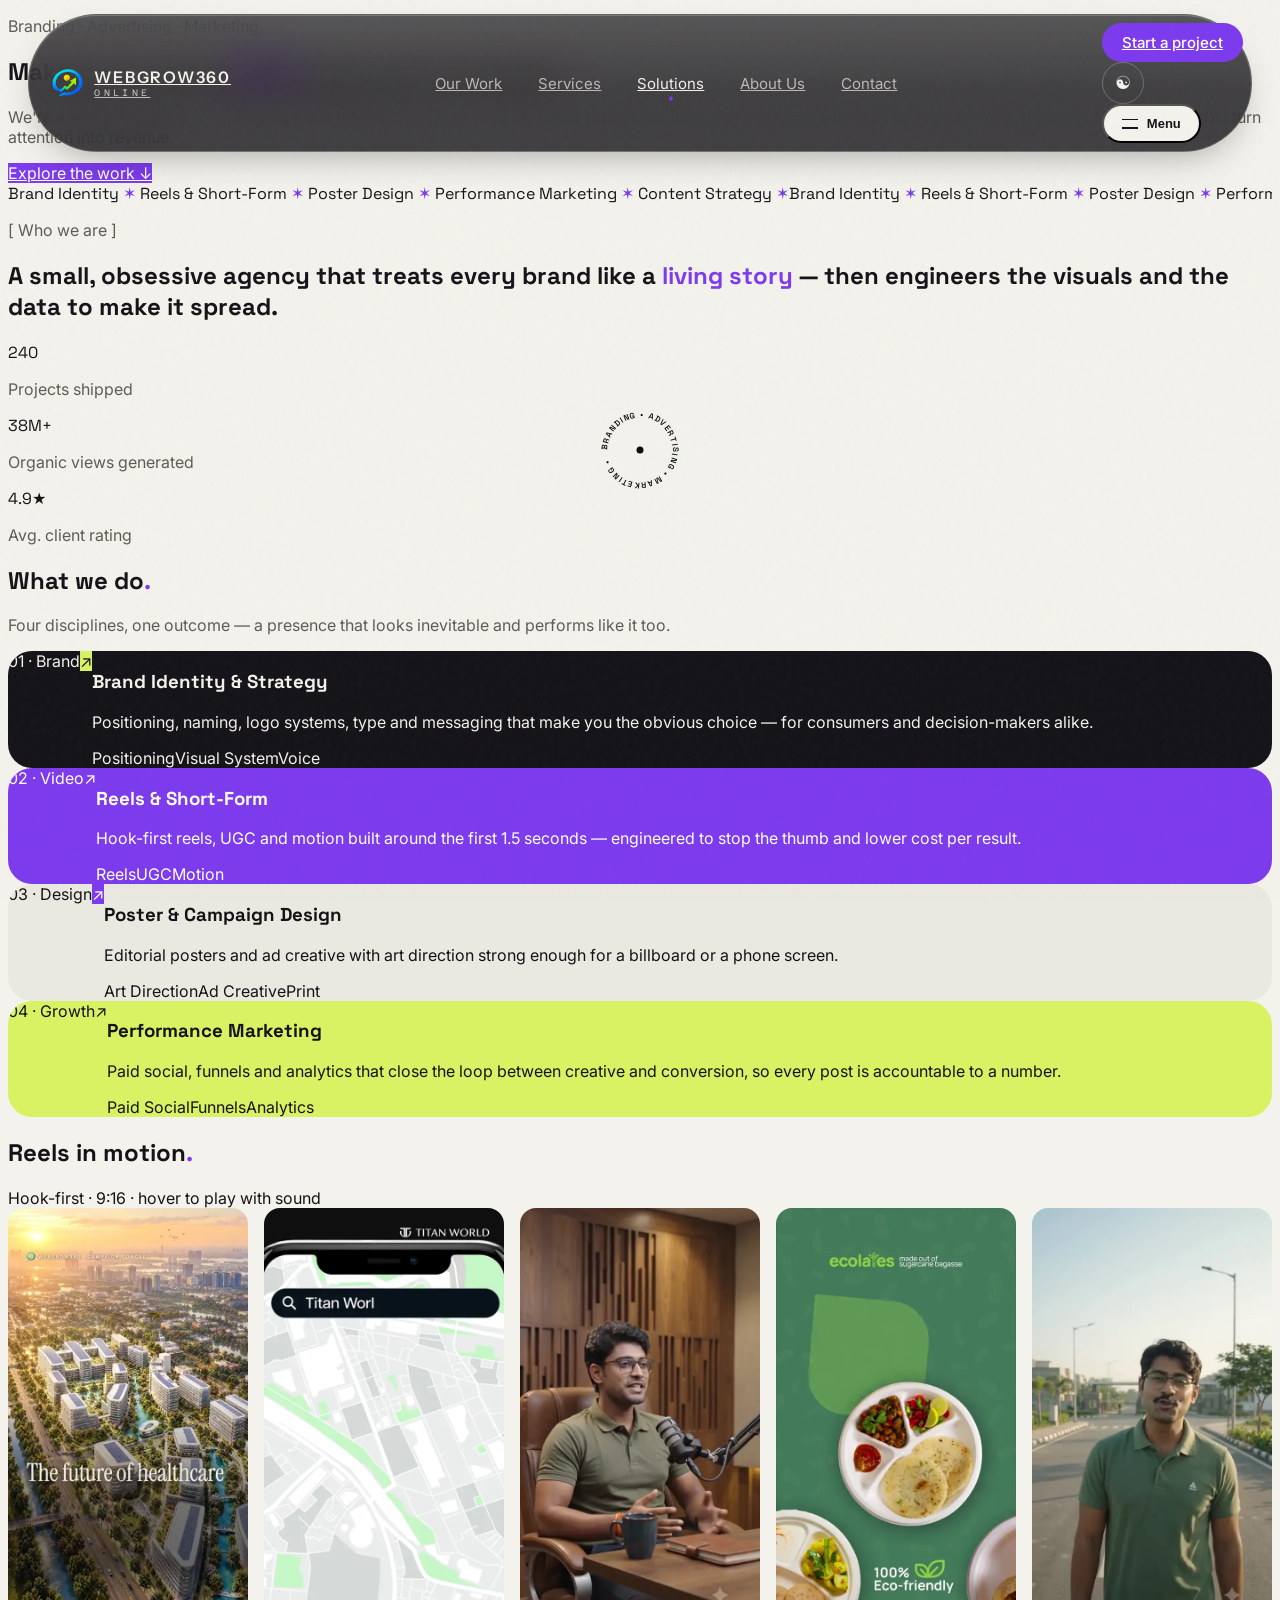
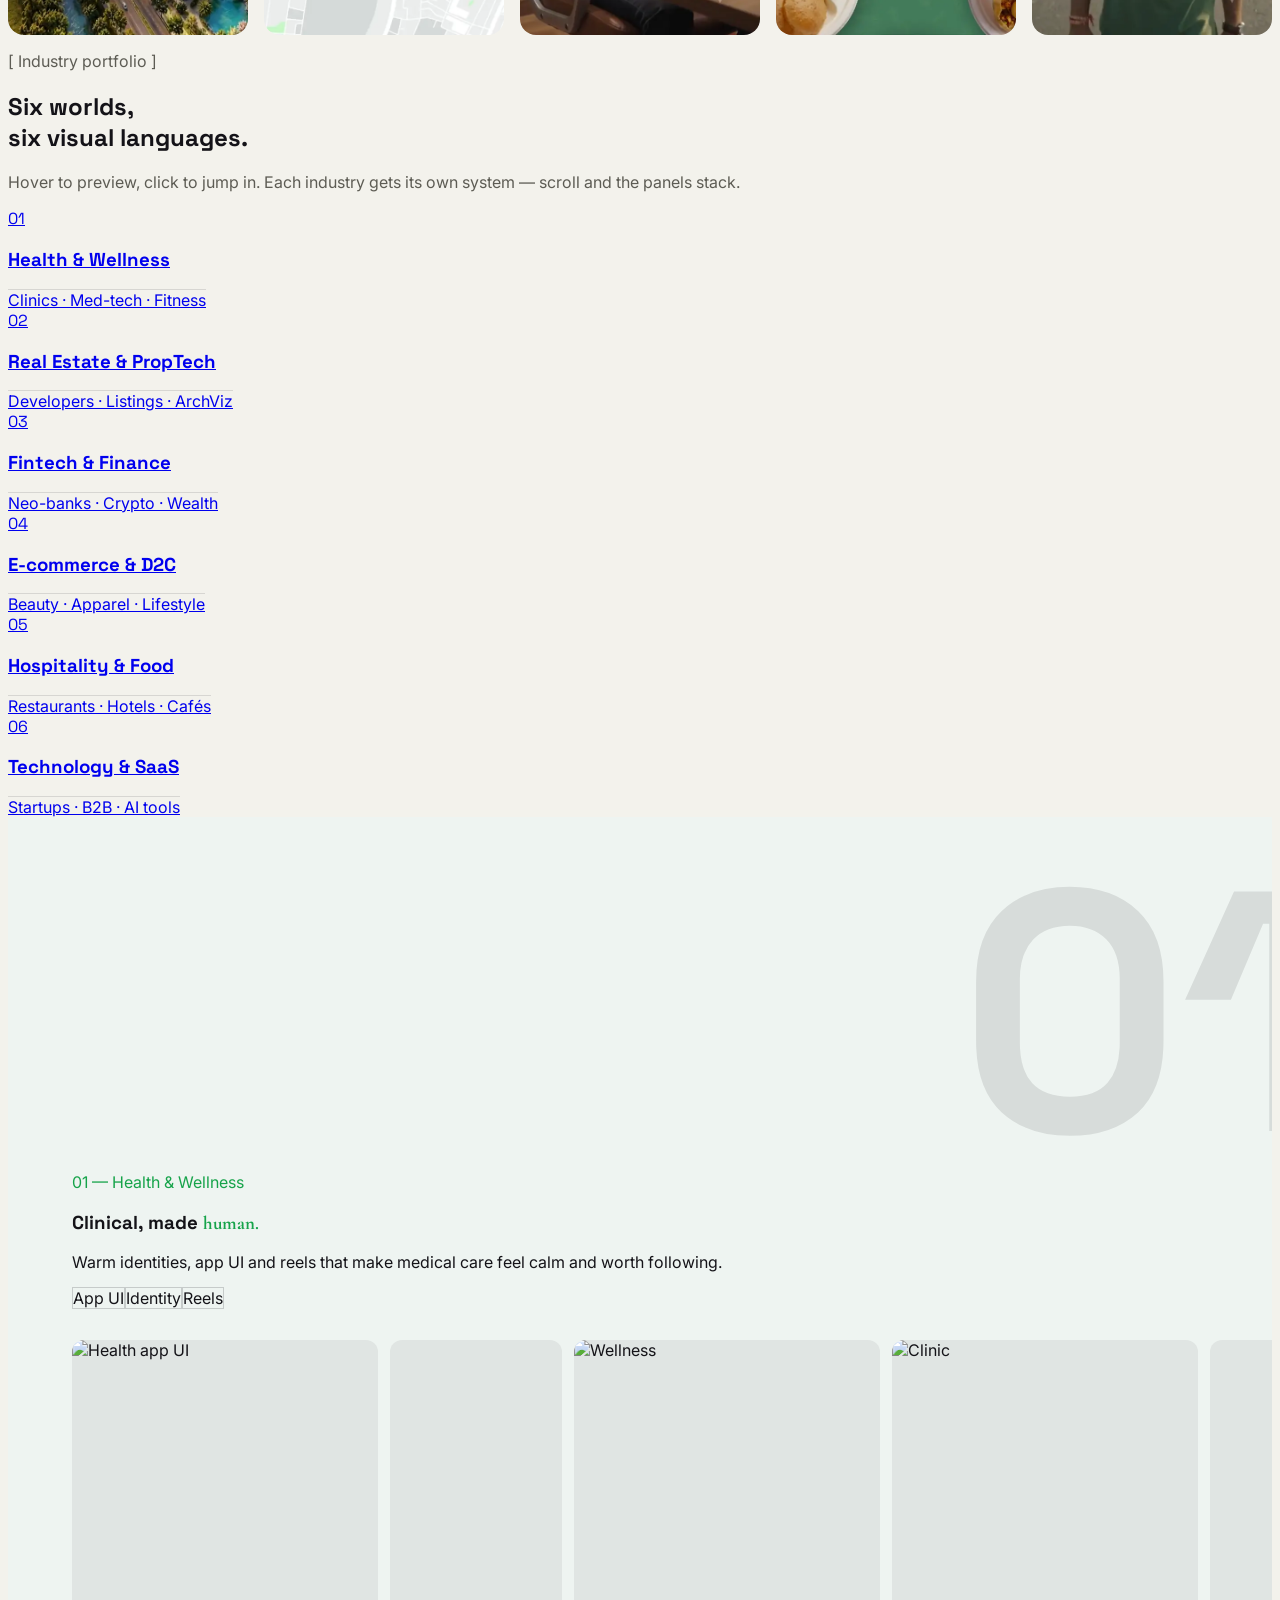
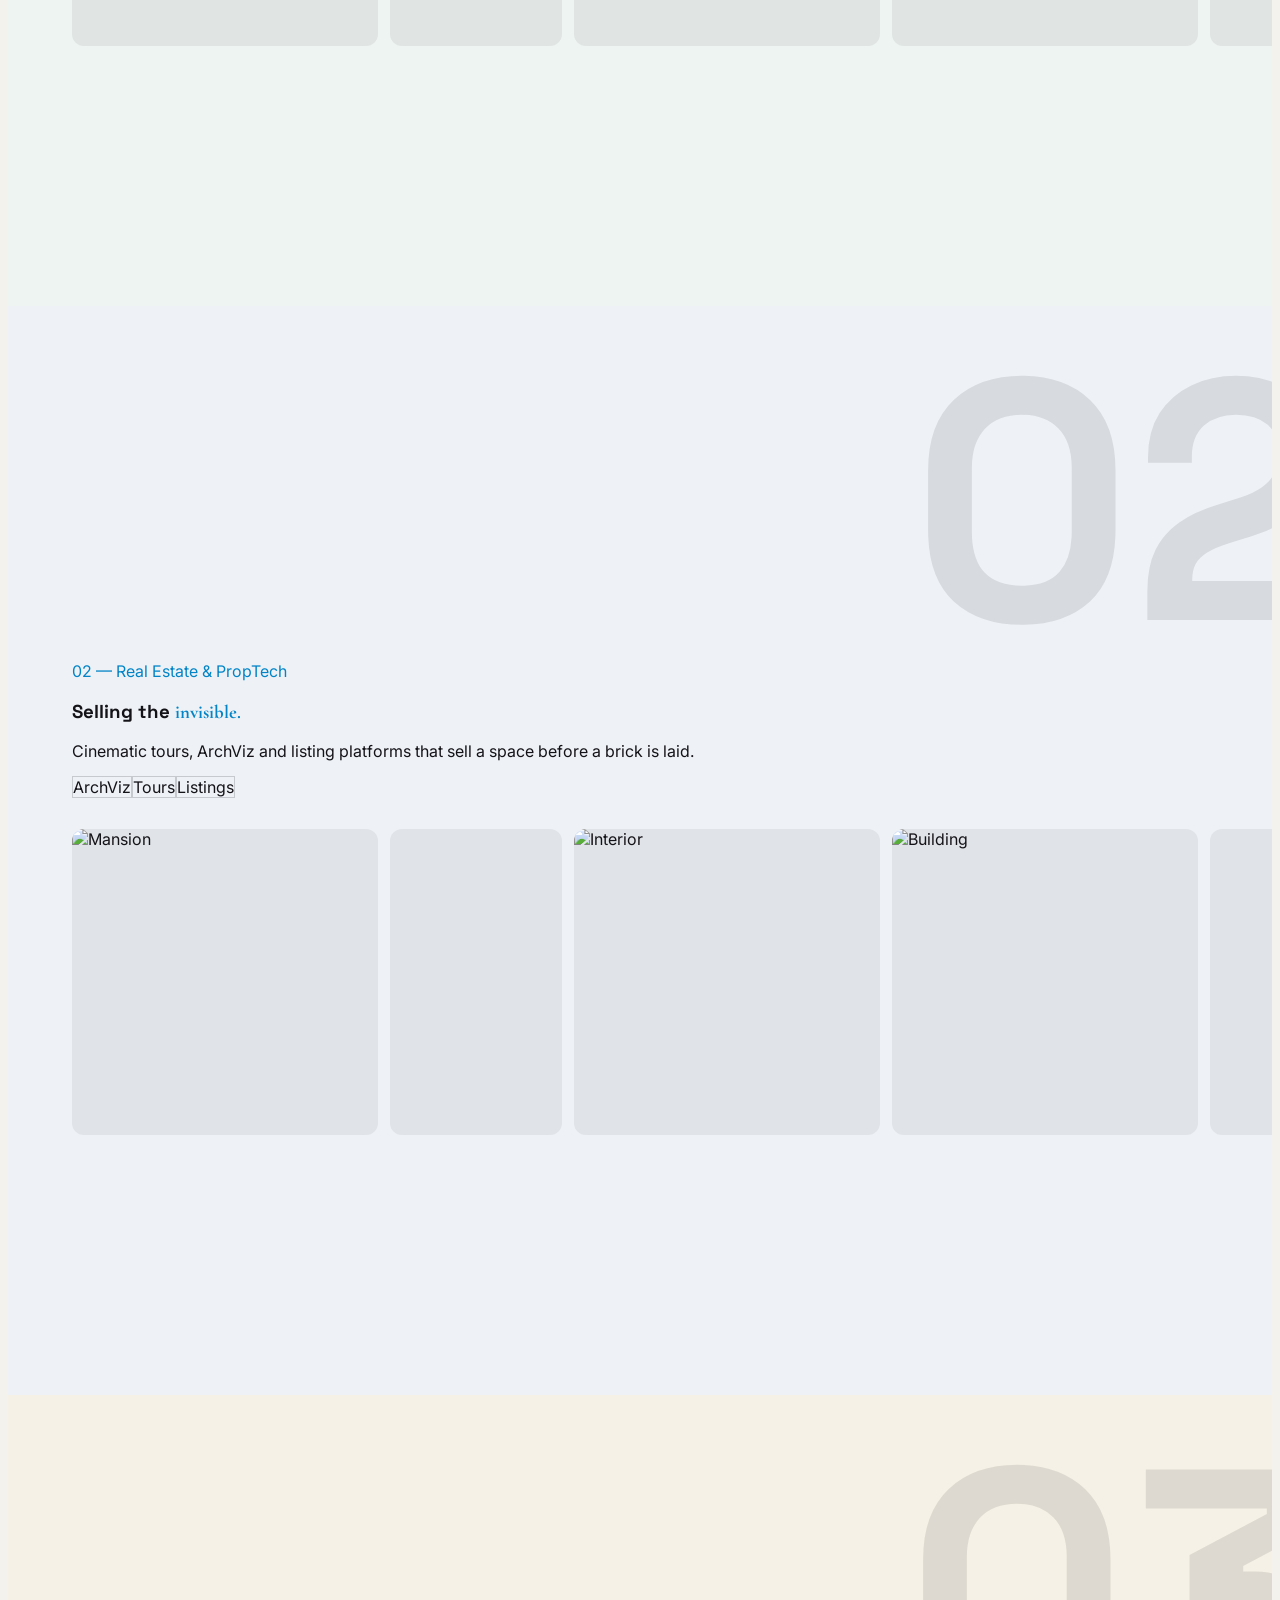
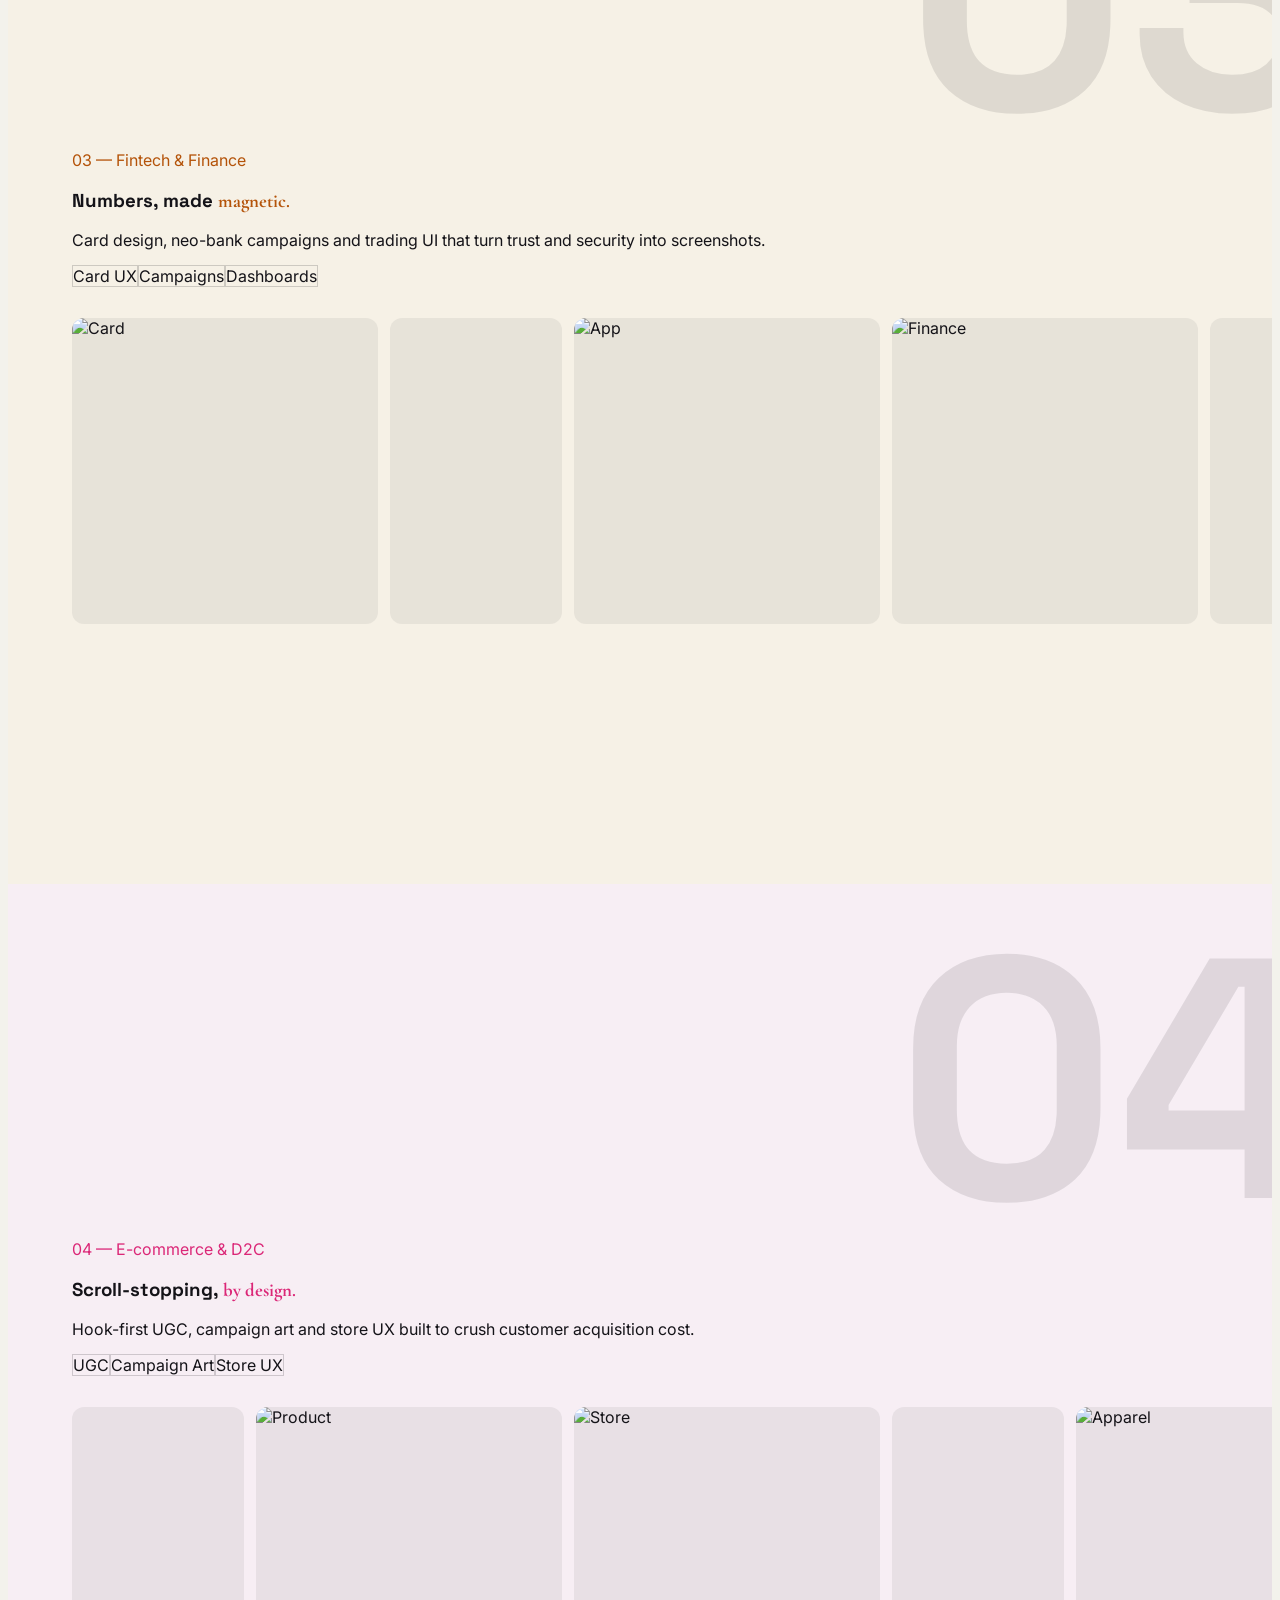
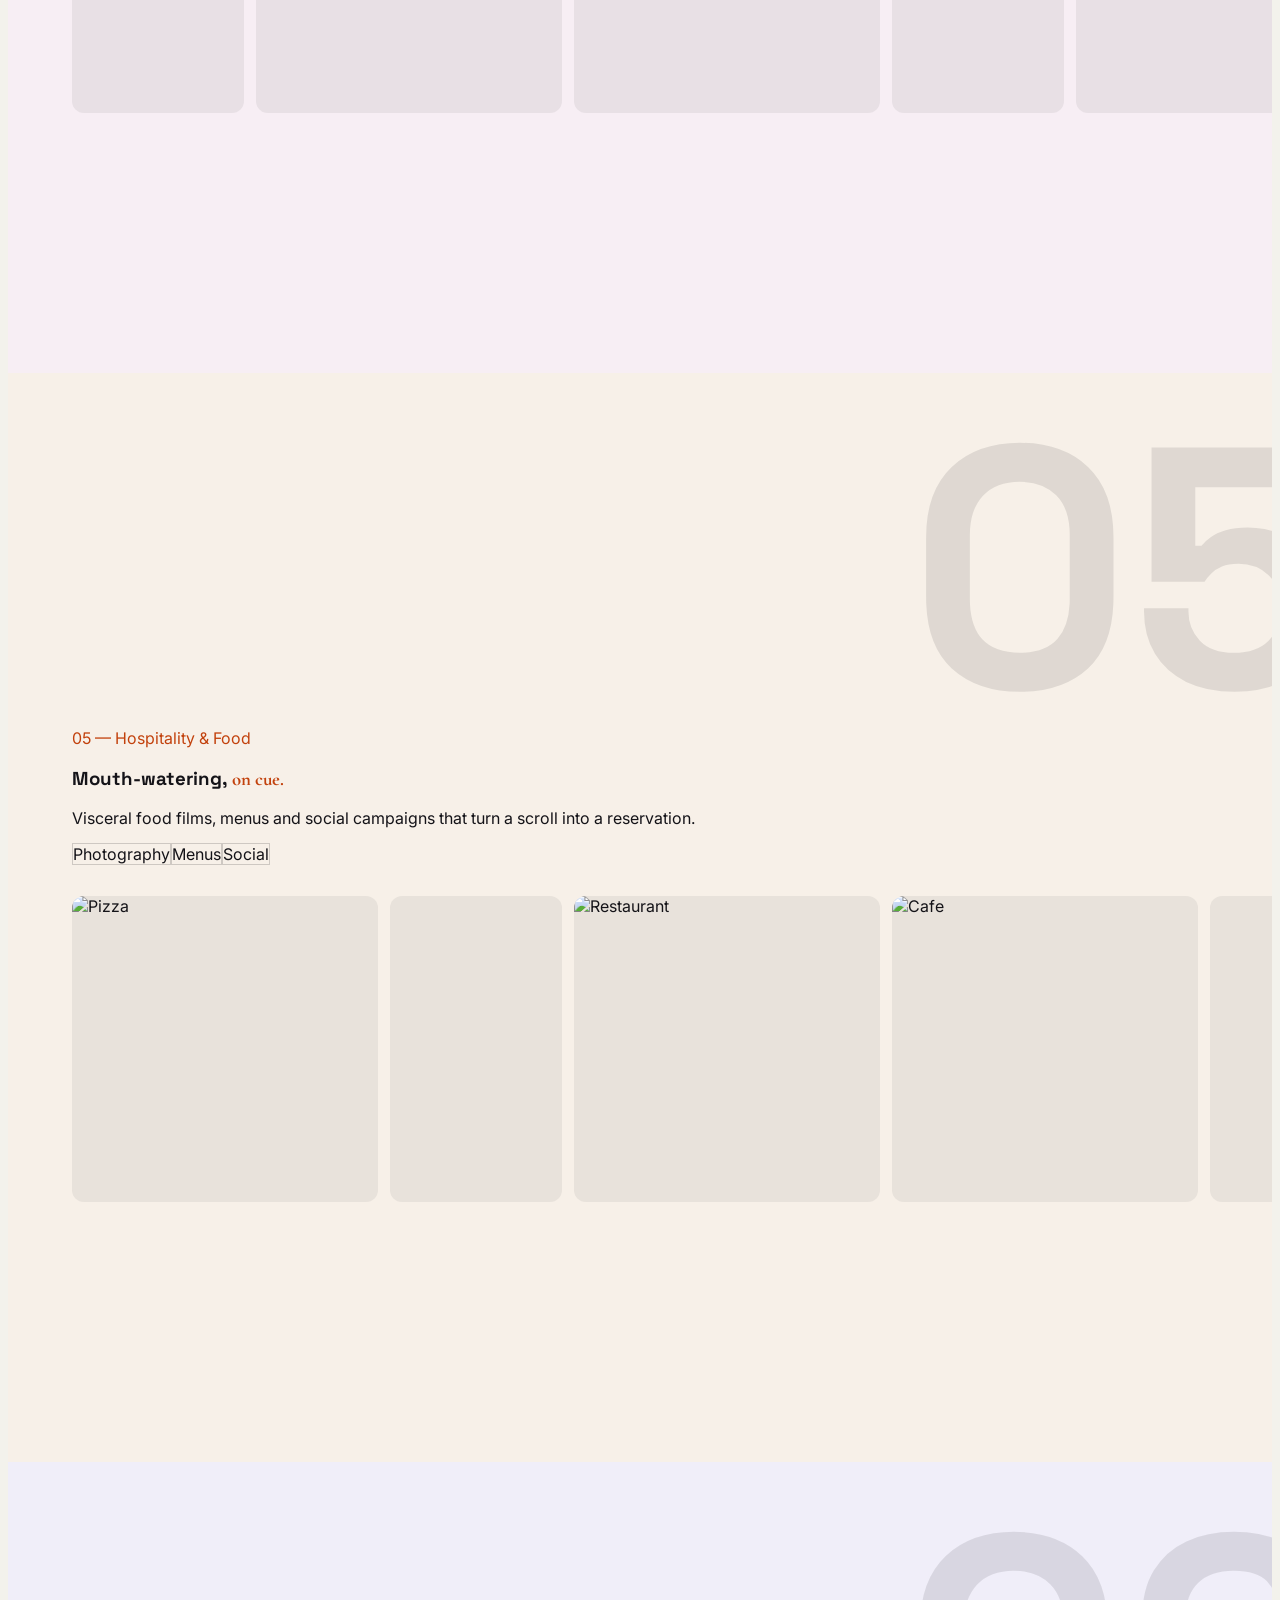
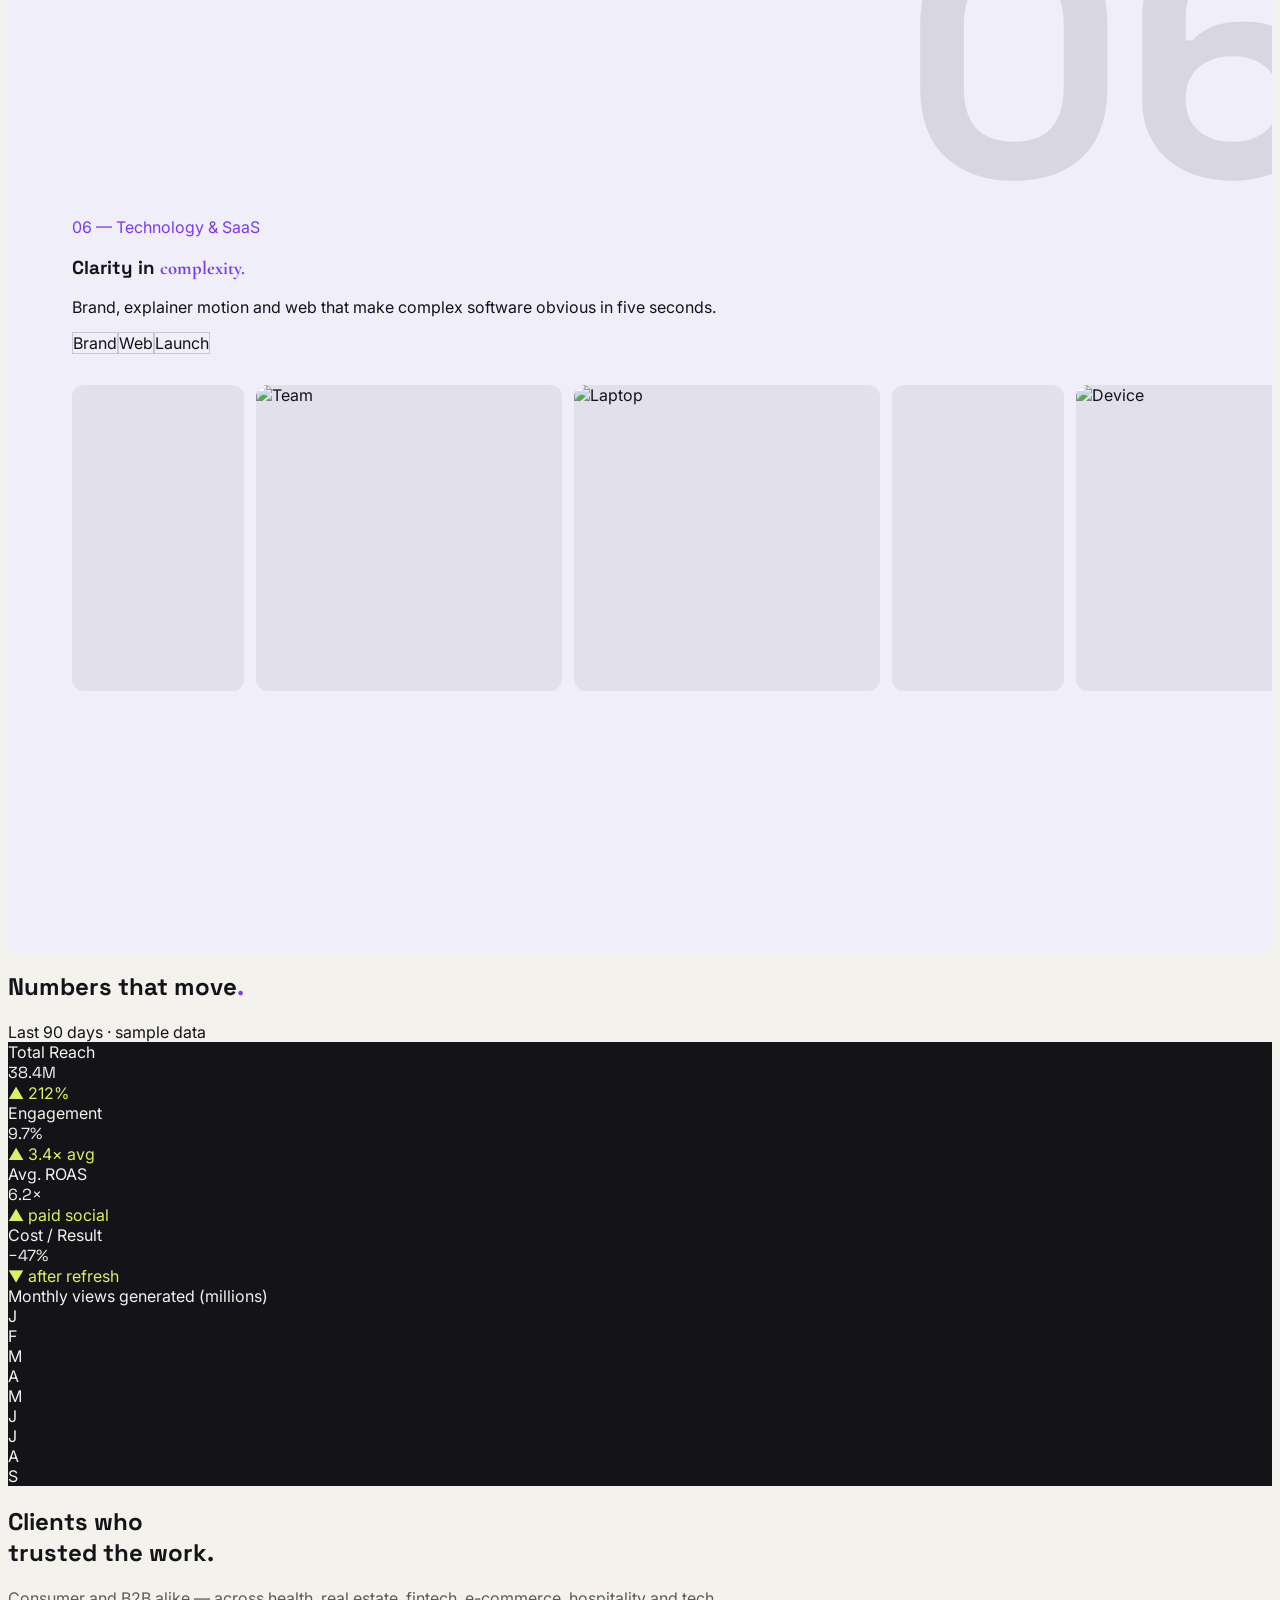
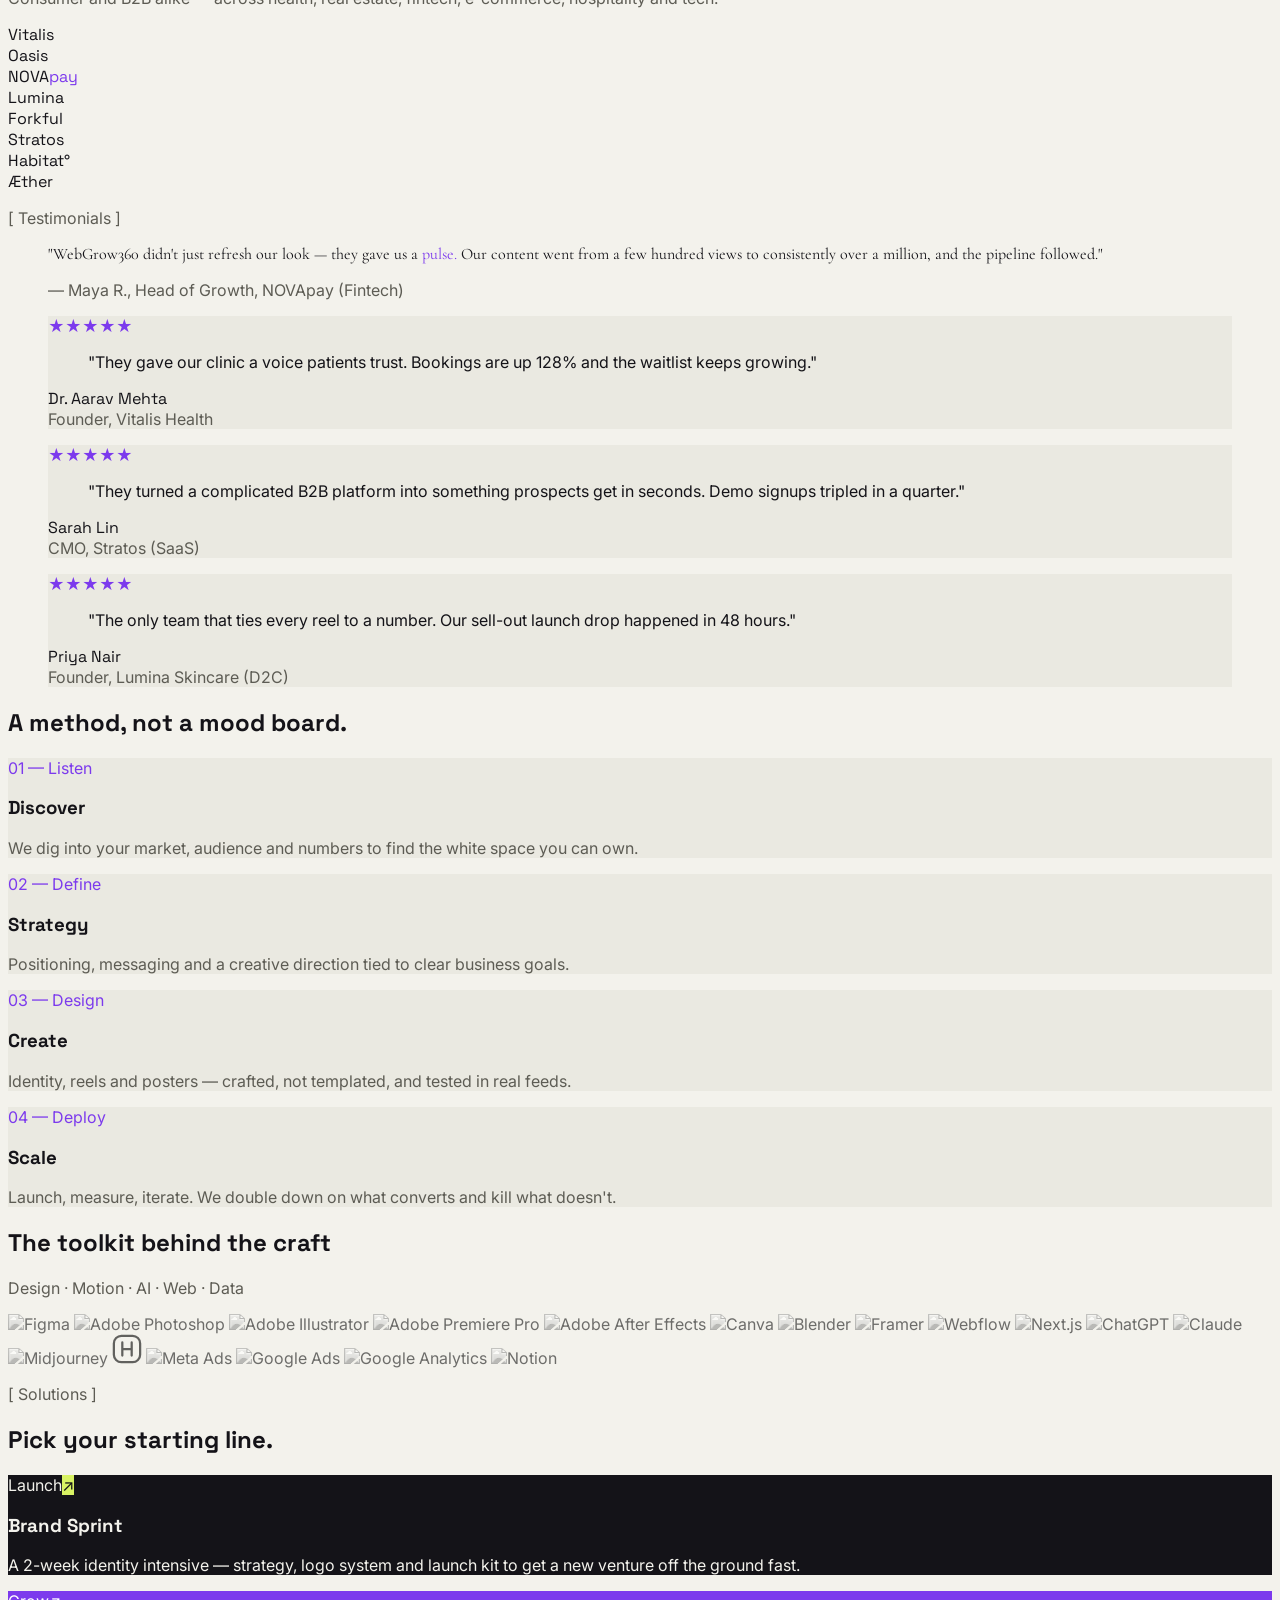
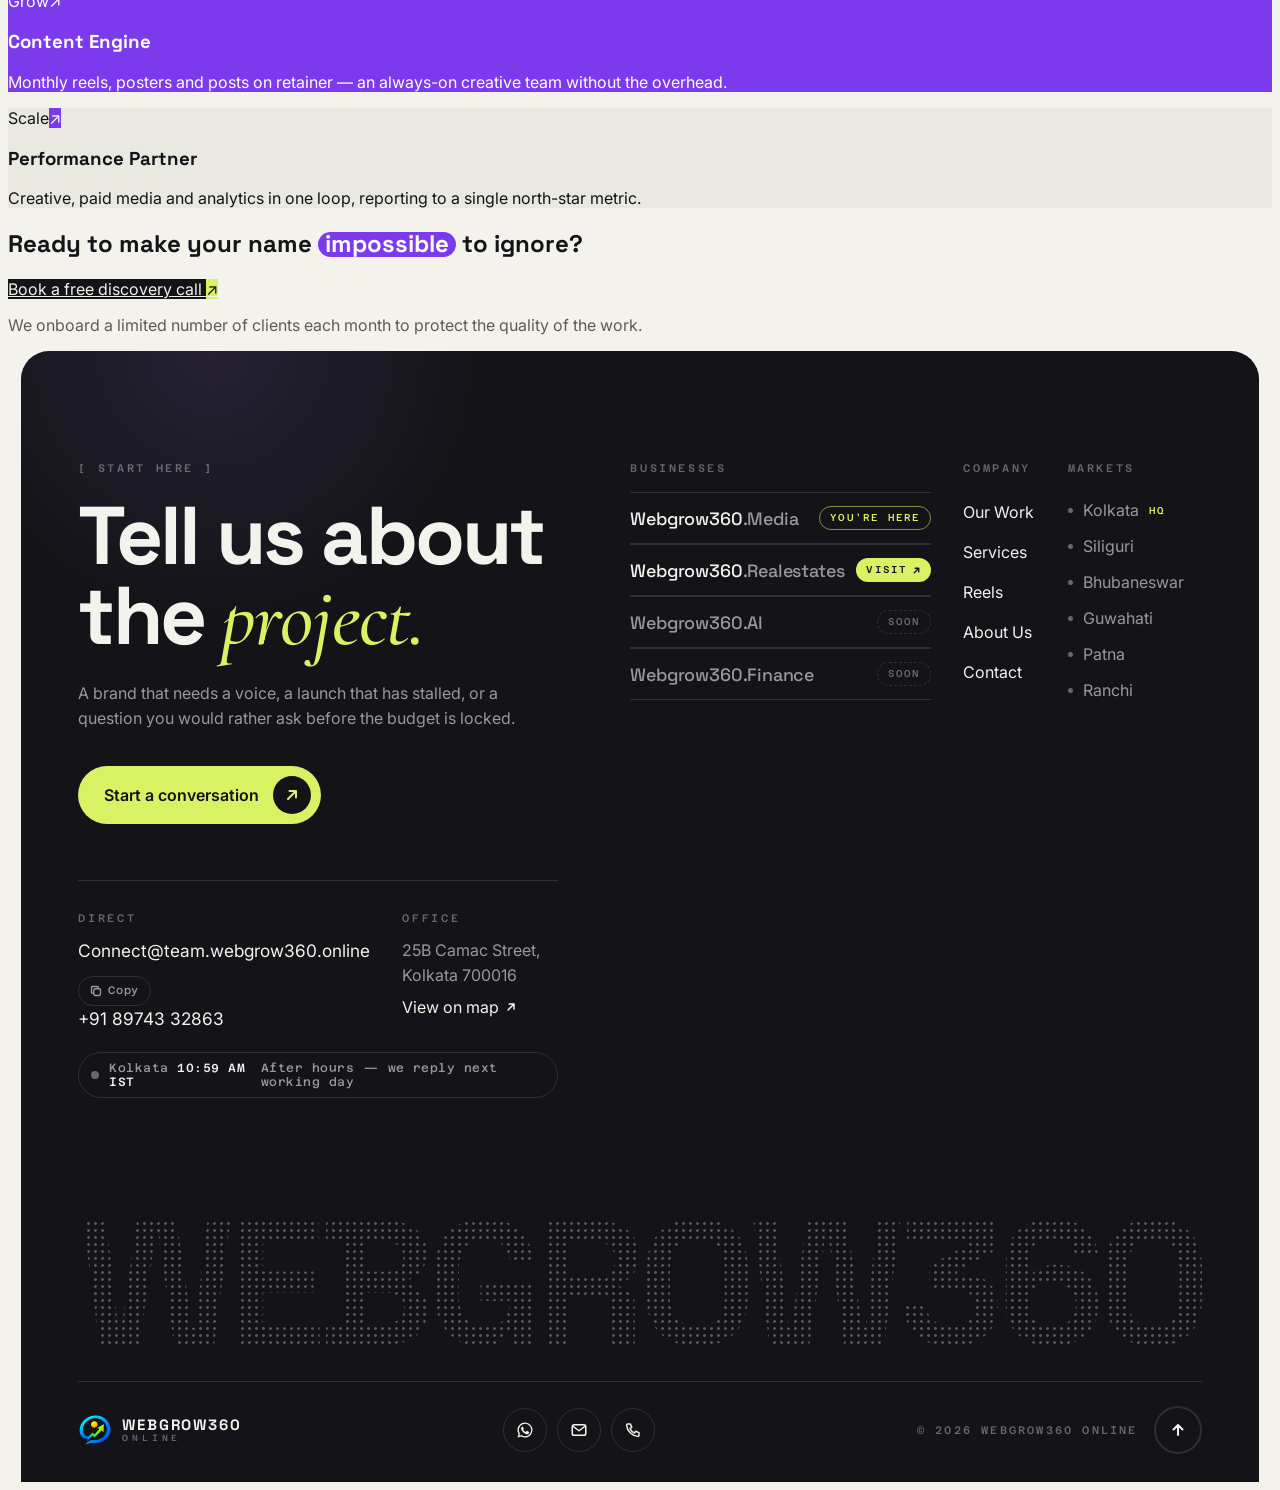
==== commit a76626f7: "Interactive site footer: Businesses family, live studio clock, dithered wordmark Replaces the plain " ====
--- a/index.html
+++ b/index.html
@@ -262,6 +262,7 @@
     #menu-btn{ padding:9px 14px; }
   }
 </style>
+<link rel="stylesheet" href="assets/css/footer.css" />
 </head>
 <body>
 
@@ -733,14 +734,97 @@
   </section>
 
   <!-- FOOTER -->
-  <footer class="px-5 md:px-9 py-14 border-t soul-transparent" style="border-color:var(--line)">
-    <div class="max-w-[1400px] mx-auto flex flex-col md:flex-row md:items-end justify-between gap-7">
-      <p class="max-w-md text-base md:text-lg leading-relaxed">
-        <span class="display font-bold">WebGrow360.</span> A creative agency binding brand, story and data into branding, advertising and marketing that earns attention — and converts it.
-      </p>
-      <div class="text-sm md:text-right" style="color:var(--soft)">
-        <a href="mailto:Connect@team.webgrow360.online" class="block text-base md:text-lg display" style="color:var(--ink)" data-c="link">Connect@team.webgrow360.online</a>
-        <a href="tel:+918974332863" class="block text-base md:text-lg display mt-1" style="color:var(--ink)" data-c="link">+91 89743 32863</a>
+  <footer class="wf" aria-labelledby="wf-title">
+    <div class="wf-glow" aria-hidden="true"></div>
+    <div class="wf-wrap">
+      <div class="wf-top">
+        <div>
+          <p class="wf-eyebrow wf-rv">[ Start here ]</p>
+          <h2 id="wf-title" class="wf-title wf-rv" style="--i:1">Tell us about the <em>project.</em></h2>
+          <p class="wf-lede wf-rv" style="--i:2">A brand that needs a voice, a launch that has stalled, or a question you would rather ask before the budget is locked.</p>
+          <a href="contact.html" class="wf-cta wf-rv" style="--i:3" data-c="link">Start a conversation
+            <span class="wf-cta-ico" aria-hidden="true"><svg width="16" height="16" viewBox="0 0 16 16" fill="none"><path d="M4 12 12 4M5.5 4H12v6.5" stroke="currentColor" stroke-width="2" stroke-linecap="round" stroke-linejoin="round"/></svg></span>
+          </a>
+
+          <div class="wf-meta">
+            <div class="wf-rv" style="--i:4">
+              <p class="wf-label">Direct</p>
+              <div class="wf-row">
+                <a href="mailto:Connect@team.webgrow360.online" class="wf-big wf-ul" data-c="link">Connect@team.webgrow360.online</a>
+                <button type="button" class="wf-copy" data-copy="Connect@team.webgrow360.online" aria-label="Copy email address">
+                  <svg width="12" height="12" viewBox="0 0 16 16" fill="none" aria-hidden="true"><rect x="5" y="5" width="9" height="9" rx="2" stroke="currentColor" stroke-width="1.8"/><path d="M11 3.5V3a1 1 0 0 0-1-1H3a1 1 0 0 0-1 1v7a1 1 0 0 0 1 1h.5" stroke="currentColor" stroke-width="1.8" stroke-linecap="round"/></svg><span>Copy</span>
+                </button>
+              </div>
+              <a href="tel:+918974332863" class="wf-big wf-ul" data-c="link">+91 89743 32863</a>
+            </div>
+            <div class="wf-rv" style="--i:5">
+              <p class="wf-label">Office</p>
+              <p class="wf-addr">25B Camac Street, Kolkata 700016</p>
+              <a href="https://www.google.com/maps/search/?api=1&amp;query=25B+Camac+Street+Kolkata+700016" target="_blank" rel="noopener noreferrer" class="wf-map wf-ul" data-c="link">View on map
+                <svg width="12" height="12" viewBox="0 0 16 16" fill="none" aria-hidden="true"><path d="M4 12 12 4M5.5 4H12v6.5" stroke="currentColor" stroke-width="2" stroke-linecap="round" stroke-linejoin="round"/></svg></a>
+            </div>
+          </div>
+          <div class="wf-clock wf-rv" style="--i:6"><span class="wf-dot" aria-hidden="true"></span><span>Kolkata <b>—</b></span><span class="wf-clock-s" aria-hidden="true"></span></div>
+        </div>
+
+        <nav class="wf-cols" aria-label="Footer">
+          <div class="wf-col wf-biz wf-rv" style="--i:2">
+            <h3>Businesses</h3>
+            <ul>
+              <li><a class="wf-b" href="https://webgrow360.online/" data-c="link"><span class="wf-b-name">Webgrow360<i>.Media</i></span><span class="wf-tag wf-tag-here">You're here</span></a></li>
+              <li><a class="wf-b" href="https://realestate.webgrow360.online/" target="_blank" rel="noopener" data-c="link"><span class="wf-b-name">Webgrow360<i>.Realestates</i></span><span class="wf-tag wf-tag-live">Visit <svg width="9" height="9" viewBox="0 0 16 16" fill="none" aria-hidden="true"><path d="M4 12 12 4M5.5 4H12v6.5" stroke="currentColor" stroke-width="2.4" stroke-linecap="round" stroke-linejoin="round"/></svg></span></a></li>
+              <li><div class="wf-b wf-b-soon"><span class="wf-b-name">Webgrow360<i>.AI</i></span><span class="wf-tag wf-tag-soon">Soon</span></div></li>
+              <li><div class="wf-b wf-b-soon"><span class="wf-b-name">Webgrow360<i>.Finance</i></span><span class="wf-tag wf-tag-soon">Soon</span></div></li>
+            </ul>
+          </div>
+          <div class="wf-col wf-rv" style="--i:3">
+            <h3>Company</h3>
+            <ul>
+              <li><a class="wf-l" href="index.html#industries" data-c="link">Our Work</a></li>
+              <li><a class="wf-l" href="index.html#services" data-c="link">Services</a></li>
+              <li><a class="wf-l" href="reels.html" data-c="link">Reels</a></li>
+              <li><a class="wf-l" href="about.html" data-c="link">About Us</a></li>
+              <li><a class="wf-l" href="contact.html" data-c="link">Contact</a></li>
+            </ul>
+          </div>
+          <div class="wf-col wf-rv" style="--i:4">
+            <h3>Markets</h3>
+            <ul>
+              <li class="wf-city">Kolkata <small>HQ</small></li>
+              <li class="wf-city">Siliguri</li>
+              <li class="wf-city">Bhubaneswar</li>
+              <li class="wf-city">Guwahati</li>
+              <li class="wf-city">Patna</li>
+              <li class="wf-city">Ranchi</li>
+            </ul>
+          </div>
+        </nav>
+      </div>
+
+      <div class="wf-mark" aria-hidden="true"><span class="wf-m-base">WEBGROW360</span><span class="wf-m-hot">WEBGROW360</span></div>
+
+      <div class="wf-bar">
+        <a href="index.html" class="wf-brand" data-c="link" aria-label="WebGrow360 Online — home">
+          <img src="assets/webgrow360-mark.webp" alt="" width="34" height="34" loading="lazy">
+          <span><b>WEBGROW360</b><small>ONLINE</small></span>
+        </a>
+        <div class="wf-social">
+          <a class="wf-ico" href="https://wa.me/918974332863" target="_blank" rel="noopener noreferrer" aria-label="Chat on WhatsApp" data-c="link">
+            <svg width="18" height="18" viewBox="0 0 24 24" fill="currentColor" aria-hidden="true"><path d="M12 2a10 10 0 0 0-8.6 15.1L2 22l5-1.3A10 10 0 1 0 12 2Zm0 18.2a8.2 8.2 0 0 1-4.2-1.2l-.3-.2-3 .8.8-2.9-.2-.3A8.2 8.2 0 1 1 12 20.2Zm4.5-6.1c-.2-.1-1.5-.7-1.7-.8-.2-.1-.4-.1-.6.1l-.8 1c-.1.2-.3.2-.5.1a6.7 6.7 0 0 1-3.3-2.9c-.2-.4.2-.4.7-1.3.1-.2 0-.3 0-.4l-.8-1.8c-.2-.5-.4-.4-.6-.4h-.5a1 1 0 0 0-.7.3 3 3 0 0 0-.9 2.2 5.2 5.2 0 0 0 1.1 2.7 11.8 11.8 0 0 0 4.5 4c1.7.7 2.3.8 3.2.6.5-.1 1.5-.6 1.7-1.2.2-.6.2-1.1.2-1.2-.1-.1-.3-.2-.5-.3Z"/></svg>
+          </a>
+          <a class="wf-ico" href="mailto:Connect@team.webgrow360.online" aria-label="Email WebGrow360" data-c="link">
+            <svg width="18" height="18" viewBox="0 0 24 24" fill="none" aria-hidden="true"><rect x="3" y="5" width="18" height="14" rx="2.5" stroke="currentColor" stroke-width="2"/><path d="m4 7 8 6 8-6" stroke="currentColor" stroke-width="2" stroke-linecap="round" stroke-linejoin="round"/></svg>
+          </a>
+          <a class="wf-ico" href="tel:+918974332863" aria-label="Call WebGrow360" data-c="link">
+            <svg width="18" height="18" viewBox="0 0 24 24" fill="none" aria-hidden="true"><path d="M5 4h3.5l1.8 4.5-2.3 1.4a11 11 0 0 0 6.1 6.1l1.4-2.3L20 15.5V19a1.5 1.5 0 0 1-1.6 1.5A16.5 16.5 0 0 1 3.5 5.6 1.5 1.5 0 0 1 5 4Z" stroke="currentColor" stroke-width="2" stroke-linejoin="round"/></svg>
+          </a>
+        </div>
+        <div class="wf-end">
+          <p class="wf-copy-r">© <span class="wf-year">2026</span> WebGrow360 Online</p>
+          <button type="button" class="wf-top-btn" aria-label="Back to top">
+            <svg width="16" height="16" viewBox="0 0 16 16" fill="none" aria-hidden="true"><path d="M8 13V3M3.5 7.5 8 3l4.5 4.5" stroke="currentColor" stroke-width="2" stroke-linecap="round" stroke-linejoin="round"/></svg>
+          </button>
+        </div>
       </div>
     </div>
   </footer>
@@ -1143,5 +1227,6 @@
   window.addEventListener('load',function(){ if(hasGsap) setTimeout(function(){ScrollTrigger.refresh();},400); });
 })();
 </script>
+<script src="assets/js/footer.js" defer></script>
 </body>
 </html>
--- a/assets/css/footer.css
+++ b/assets/css/footer.css
@@ -0,0 +1,155 @@
+/* ============ WebGrow360 site footer (shared by every page) ============ */
+.wf{
+  --wf-bg:var(--card,#141318); --wf-ink:var(--card-ink,#f3f2ec);
+  --wf-soft:color-mix(in srgb,var(--wf-ink) 60%,transparent);
+  --wf-faint:color-mix(in srgb,var(--wf-ink) 38%,transparent);
+  --wf-line:color-mix(in srgb,var(--wf-ink) 12%,transparent);
+  --wf-lime:var(--lime,#d8f263); --wf-violet:#a78bfa;
+  --wf-ease:cubic-bezier(.16,1,.3,1);
+  --wf-mono:'JetBrains Mono','Azeret Mono',ui-monospace,monospace;
+  position:relative; isolation:isolate; overflow:hidden;
+  margin:0 clamp(0px,1vw,14px); border-radius:28px 28px 0 0;
+  background:var(--wf-bg); color:var(--wf-ink);
+  padding:clamp(56px,9vw,112px) clamp(20px,4.5vw,64px) 28px;
+}
+.wf *,.wf *::before,.wf *::after{ box-sizing:border-box; }
+.wf a{ color:inherit; text-decoration:none; }
+.wf :focus-visible{ outline:2px solid var(--wf-lime); outline-offset:3px; border-radius:6px; }
+.wf-wrap{ position:relative; z-index:1; max-width:1400px; margin:0 auto; }
+
+/* ambient glow that slowly drifts behind everything */
+.wf-glow{ position:absolute; z-index:0; width:60vmax; height:60vmax; left:-15vmax; top:-30vmax; pointer-events:none;
+  background:radial-gradient(closest-side,color-mix(in srgb,var(--wf-violet) 22%,transparent),transparent 70%);
+  opacity:.55; animation:wf-drift 26s ease-in-out infinite alternate; }
+@keyframes wf-drift{ to{ transform:translate(55vw,22vmax) scale(1.15); } }
+
+/* ---------- top: pitch + link columns ---------- */
+.wf-top{ display:grid; gap:56px; }
+@media(min-width:1024px){ .wf-top{ grid-template-columns:minmax(0,1.05fr) minmax(0,1.25fr); gap:72px; } }
+
+.wf-eyebrow{ font:500 11px/1 var(--wf-mono); letter-spacing:.24em; text-transform:uppercase; color:var(--wf-faint); margin:0 0 22px; }
+.wf-title{ font-family:'Space Grotesk',sans-serif; font-weight:700; letter-spacing:-.035em; line-height:.98; margin:0;
+  font-size:clamp(42px,6.4vw,92px); }
+.wf-title em{ font-family:'Cormorant Garamond',serif; font-style:italic; font-weight:500; letter-spacing:-.01em; color:var(--wf-lime); }
+.wf-lede{ margin:22px 0 0; max-width:34rem; font-size:clamp(16px,1.25vw,18px); line-height:1.6; color:var(--wf-soft); }
+
+.wf-cta{ --mx:0px; --my:0px; position:relative; display:inline-flex; align-items:center; gap:14px; margin-top:34px;
+  padding:10px 10px 10px 26px; min-height:56px; border-radius:999px; background:var(--wf-lime); color:#141318 !important;
+  font-weight:600; font-size:16px; transform:translate(var(--mx),var(--my)); transition:transform .5s var(--wf-ease); }
+.wf-cta:active{ transform:translate(var(--mx),var(--my)) scale(.98); }
+.wf-cta .wf-cta-ico{ width:38px; height:38px; border-radius:50%; display:grid; place-items:center; background:#141318; color:var(--wf-lime);
+  transition:transform .5s var(--wf-ease); }
+.wf-cta:hover .wf-cta-ico{ transform:rotate(45deg); }
+
+/* direct + office */
+.wf-meta{ display:grid; gap:32px; margin-top:56px; padding-top:32px; border-top:1px solid var(--wf-line); }
+@media(min-width:640px){ .wf-meta{ grid-template-columns:1fr 1fr; } }
+.wf-label{ font:500 11px/1 var(--wf-mono); letter-spacing:.24em; text-transform:uppercase; color:var(--wf-faint); margin:0 0 14px; }
+.wf-big{ display:inline-block; font-size:clamp(16px,1.35vw,19px); line-height:1.5; }
+.wf-ul{ background:linear-gradient(currentColor,currentColor) left bottom/0 1px no-repeat; transition:background-size .45s var(--wf-ease); padding-bottom:2px; }
+.wf-ul:hover,.wf-ul:focus-visible{ background-size:100% 1px; }
+.wf-row{ display:flex; align-items:center; gap:10px; flex-wrap:wrap; }
+.wf-copy{ display:inline-flex; align-items:center; gap:6px; height:30px; padding:0 11px; border-radius:999px; border:1px solid var(--wf-line);
+  background:transparent; color:var(--wf-soft); font:500 11px var(--wf-mono); letter-spacing:.06em; cursor:pointer; transition:border-color .25s,color .25s,background .25s; }
+.wf-copy:hover{ border-color:var(--wf-lime); color:var(--wf-ink); }
+.wf-copy.ok{ background:var(--wf-lime); border-color:var(--wf-lime); color:#141318; }
+.wf-addr{ margin:0; color:var(--wf-soft); line-height:1.6; }
+.wf-map{ display:inline-flex; align-items:center; gap:6px; margin-top:8px; color:var(--wf-ink); }
+.wf-map svg{ transition:transform .4s var(--wf-ease); }
+.wf-map:hover svg{ transform:translate(2px,-2px); }
+
+/* live studio clock */
+.wf-clock{ display:inline-flex; align-items:center; gap:10px; margin-top:18px; padding:8px 14px 8px 12px; border-radius:999px;
+  border:1px solid var(--wf-line); font:500 12px var(--wf-mono); letter-spacing:.04em; color:var(--wf-soft); }
+.wf-clock b{ color:var(--wf-ink); font-weight:500; font-variant-numeric:tabular-nums; }
+.wf-dot{ position:relative; width:8px; height:8px; border-radius:50%; background:var(--wf-faint); flex:none; }
+.wf-clock.open .wf-dot{ background:#4ade80; }
+.wf-clock.open .wf-dot::after{ content:""; position:absolute; inset:-4px; border-radius:50%; border:1px solid #4ade80; animation:wf-ping 2s var(--wf-ease) infinite; }
+@keyframes wf-ping{ from{ transform:scale(.6); opacity:1; } to{ transform:scale(1.6); opacity:0; } }
+
+/* link columns */
+.wf-cols{ display:grid; gap:44px 32px; grid-template-columns:1fr 1fr; align-content:start; }
+@media(min-width:768px){ .wf-cols{ grid-template-columns:1.35fr .8fr .85fr; } }
+.wf-col h3{ font:500 11px/1 var(--wf-mono); letter-spacing:.24em; text-transform:uppercase; color:var(--wf-faint); margin:0 0 18px; }
+.wf-col ul{ list-style:none; margin:0; padding:0; }
+.wf-biz{ grid-column:1 / -1; }
+@media(min-width:768px){ .wf-biz{ grid-column:auto; } }
+
+/* Businesses: the WebGrow360 family */
+.wf-b{ position:relative; display:flex; align-items:center; justify-content:space-between; gap:12px; min-height:52px; padding:12px 0;
+  border-bottom:1px solid var(--wf-line); }
+.wf-b:first-child{ border-top:1px solid var(--wf-line); }
+.wf-b-name{ font-family:'Space Grotesk',sans-serif; font-weight:500; font-size:clamp(17px,1.4vw,20px); letter-spacing:-.01em; transition:transform .45s var(--wf-ease); }
+.wf-b-name i{ font-style:normal; color:var(--wf-soft); transition:color .3s; }
+a.wf-b::before{ content:""; position:absolute; left:0; right:0; bottom:-1px; height:1px; background:var(--wf-lime); transform:scaleX(0); transform-origin:left; transition:transform .55s var(--wf-ease); }
+a.wf-b:hover::before,a.wf-b:focus-visible::before{ transform:scaleX(1); }
+a.wf-b:hover .wf-b-name,a.wf-b:focus-visible .wf-b-name{ transform:translateX(6px); }
+a.wf-b:hover .wf-b-name i,a.wf-b:focus-visible .wf-b-name i{ color:var(--wf-lime); }
+.wf-b-soon .wf-b-name{ color:var(--wf-soft); }
+.wf-tag{ flex:none; display:inline-flex; align-items:center; gap:5px; height:24px; padding:0 10px; border-radius:999px;
+  font:500 10px/1 var(--wf-mono); letter-spacing:.12em; text-transform:uppercase; white-space:nowrap; }
+.wf-tag-here{ border:1px solid color-mix(in srgb,var(--wf-lime) 55%,transparent); color:var(--wf-lime); }
+.wf-tag-live{ background:var(--wf-lime); color:#141318; }
+.wf-tag-live svg{ transition:transform .4s var(--wf-ease); }
+a.wf-b:hover .wf-tag-live svg{ transform:translate(2px,-2px); }
+.wf-tag-soon{ position:relative; overflow:hidden; border:1px dashed var(--wf-line); color:var(--wf-faint); }
+.wf-tag-soon::after{ content:""; position:absolute; inset:0; transform:translateX(-100%);
+  background:linear-gradient(90deg,transparent,color-mix(in srgb,var(--wf-ink) 22%,transparent),transparent); }
+.wf-b-soon:hover .wf-tag-soon::after{ animation:wf-shine 1.1s var(--wf-ease); }
+@keyframes wf-shine{ to{ transform:translateX(100%); } }
+
+/* Company + Markets */
+.wf-l{ display:inline-flex; align-items:center; min-height:40px; font-size:16px; color:var(--wf-soft); transition:color .25s; }
+.wf-l::before{ content:""; width:0; height:1px; margin-right:0; background:var(--wf-lime); transition:width .4s var(--wf-ease),margin .4s var(--wf-ease); }
+.wf-l:hover,.wf-l:focus-visible{ color:var(--wf-ink); }
+.wf-l:hover::before,.wf-l:focus-visible::before{ width:14px; margin-right:8px; }
+.wf-city{ display:flex; align-items:center; gap:10px; min-height:36px; color:var(--wf-soft); font-size:16px; transition:color .25s; cursor:default; }
+.wf-city::before{ content:""; width:5px; height:5px; border-radius:50%; background:var(--wf-faint); transition:background .25s,transform .35s var(--wf-ease); }
+.wf-city:hover{ color:var(--wf-ink); }
+.wf-city:hover::before{ background:var(--wf-lime); transform:scale(1.6); }
+.wf-city small{ font:500 10px var(--wf-mono); letter-spacing:.12em; color:var(--wf-lime); text-transform:uppercase; }
+
+/* ---------- dithered wordmark ---------- */
+.wf-mark{ --mx:-999px; --my:-999px; position:relative; margin:clamp(64px,9vw,120px) 0 0; user-select:none; line-height:.8; }
+.wf-mark span{ display:inline-block; vertical-align:top; white-space:nowrap; font-family:'Space Grotesk',sans-serif; font-weight:700; letter-spacing:-.045em;
+  font-size:var(--wf-fs,14vw); color:transparent; -webkit-background-clip:text; background-clip:text;
+  background-size:7px 7px; animation:wf-dots 18s linear infinite; }
+.wf-mark .wf-m-base{ background-image:radial-gradient(circle,color-mix(in srgb,var(--wf-ink) 30%,transparent) 1.15px,transparent 1.6px); }
+.wf-mark .wf-m-hot{ position:absolute; left:0; top:0; background-image:radial-gradient(circle,var(--wf-lime) 1.5px,transparent 1.9px);
+  -webkit-mask-image:radial-gradient(220px circle at var(--mx) var(--my),#000 0%,rgba(0,0,0,.55) 45%,transparent 72%);
+          mask-image:radial-gradient(220px circle at var(--mx) var(--my),#000 0%,rgba(0,0,0,.55) 45%,transparent 72%); }
+@keyframes wf-dots{ to{ background-position:70px 35px; } }
+
+/* ---------- bottom bar ---------- */
+.wf-bar{ display:flex; flex-wrap:wrap; align-items:center; justify-content:space-between; gap:20px; margin-top:28px; padding-top:24px; border-top:1px solid var(--wf-line); }
+.wf-brand{ display:inline-flex; align-items:center; gap:10px; }
+.wf-brand img{ width:34px; height:34px; object-fit:contain; }
+.wf-brand b{ display:block; font-family:'Space Grotesk',sans-serif; font-weight:700; letter-spacing:.12em; font-size:15px; line-height:1.1; }
+.wf-brand small{ display:block; font:500 9px var(--wf-mono); letter-spacing:.42em; color:var(--wf-faint); }
+.wf-social{ display:flex; gap:10px; }
+.wf-ico{ width:44px; height:44px; border-radius:50%; display:grid; place-items:center; border:1px solid var(--wf-line); color:var(--wf-soft);
+  transition:color .25s,border-color .25s,background .25s,transform .4s var(--wf-ease); }
+.wf-ico:hover,.wf-ico:focus-visible{ color:#141318; background:var(--wf-lime); border-color:var(--wf-lime); transform:translateY(-3px); }
+.wf-end{ display:flex; align-items:center; gap:16px; }
+.wf-copy-r{ font:500 11px var(--wf-mono); letter-spacing:.2em; text-transform:uppercase; color:var(--wf-faint); margin:0; }
+.wf-top-btn{ --p:0; position:relative; width:48px; height:48px; border-radius:50%; border:0; padding:0; cursor:pointer; color:var(--wf-ink);
+  background:conic-gradient(var(--wf-lime) calc(var(--p)*1turn),var(--wf-line) 0); display:grid; place-items:center; }
+.wf-top-btn::before{ content:""; position:absolute; inset:2px; border-radius:50%; background:var(--wf-bg); }
+.wf-top-btn svg{ position:relative; transition:transform .4s var(--wf-ease); }
+.wf-top-btn:hover svg{ transform:translateY(-3px); }
+
+/* staggered reveal (only once JS is running) */
+.wf.js .wf-rv{ opacity:0; transform:translateY(14px); transition:opacity .7s var(--wf-ease),transform .7s var(--wf-ease); transition-delay:calc(var(--i,0)*70ms); }
+.wf.js .wf-rv.in{ opacity:1; transform:none; }
+
+@media(max-width:639px){
+  .wf{ margin:0; border-radius:22px 22px 0 0; }
+  .wf-mark span{ background-size:4px 4px; }
+  .wf-mark .wf-m-base{ background-image:radial-gradient(circle,color-mix(in srgb,var(--wf-ink) 42%,transparent) .9px,transparent 1.2px); }
+  .wf-bar{ flex-direction:column; align-items:flex-start; }
+}
+@media(prefers-reduced-motion:reduce){
+  .wf-glow,.wf-mark span,.wf-clock.open .wf-dot::after{ animation:none; }
+  .wf.js .wf-rv{ opacity:1; transform:none; transition:none; }
+  .wf-cta{ transform:none !important; }
+}
